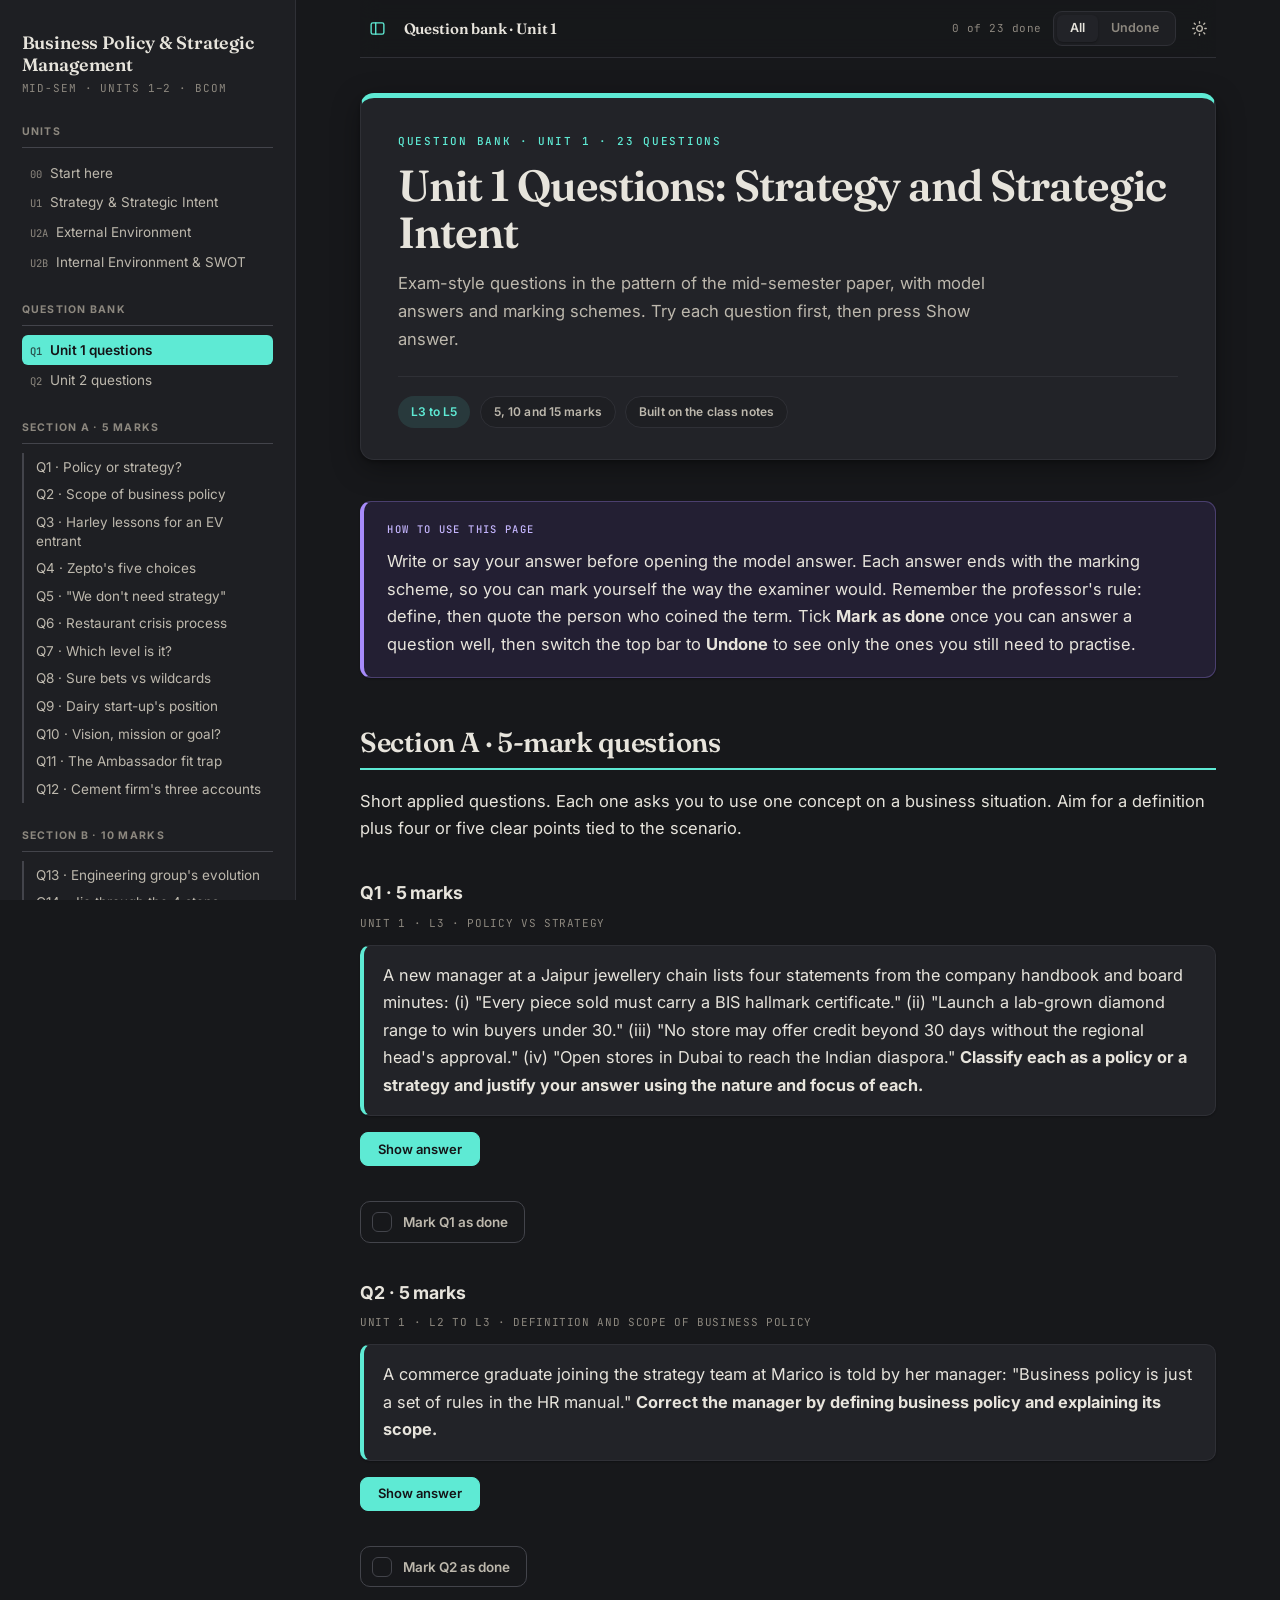
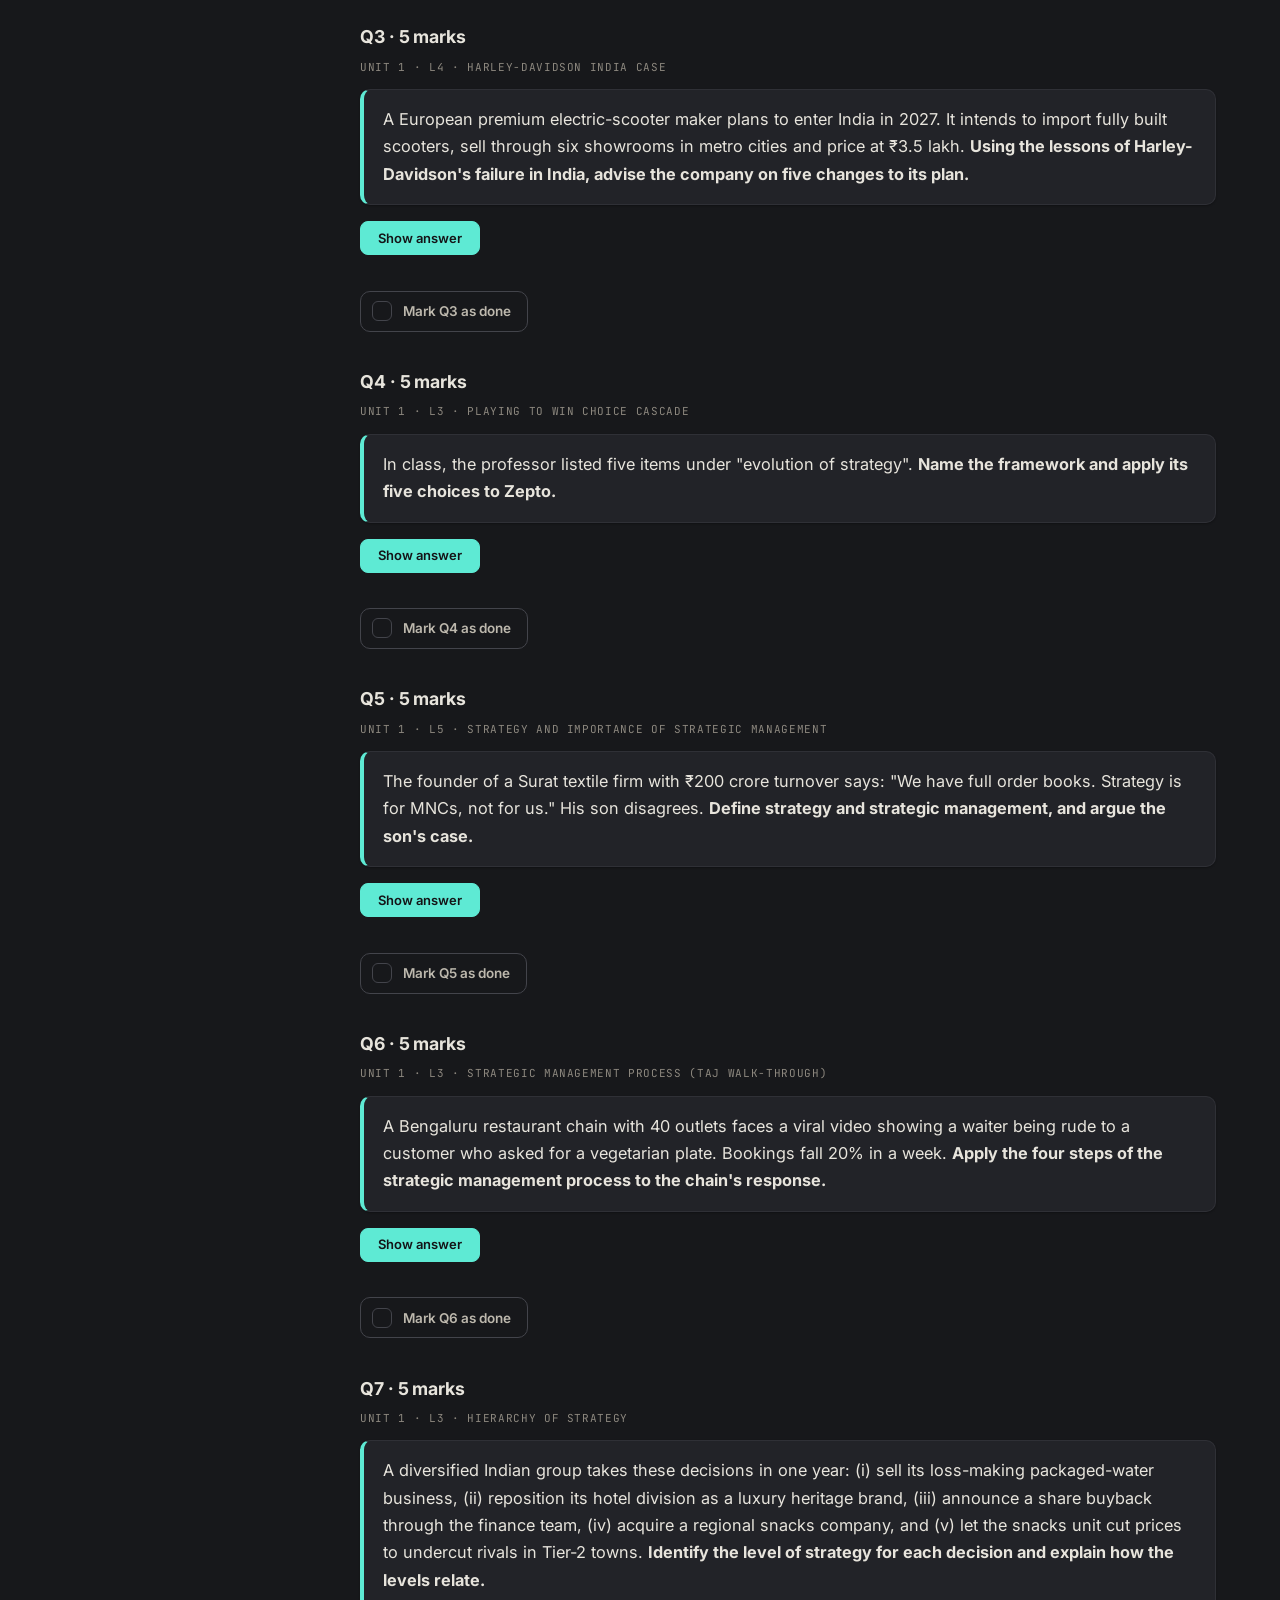
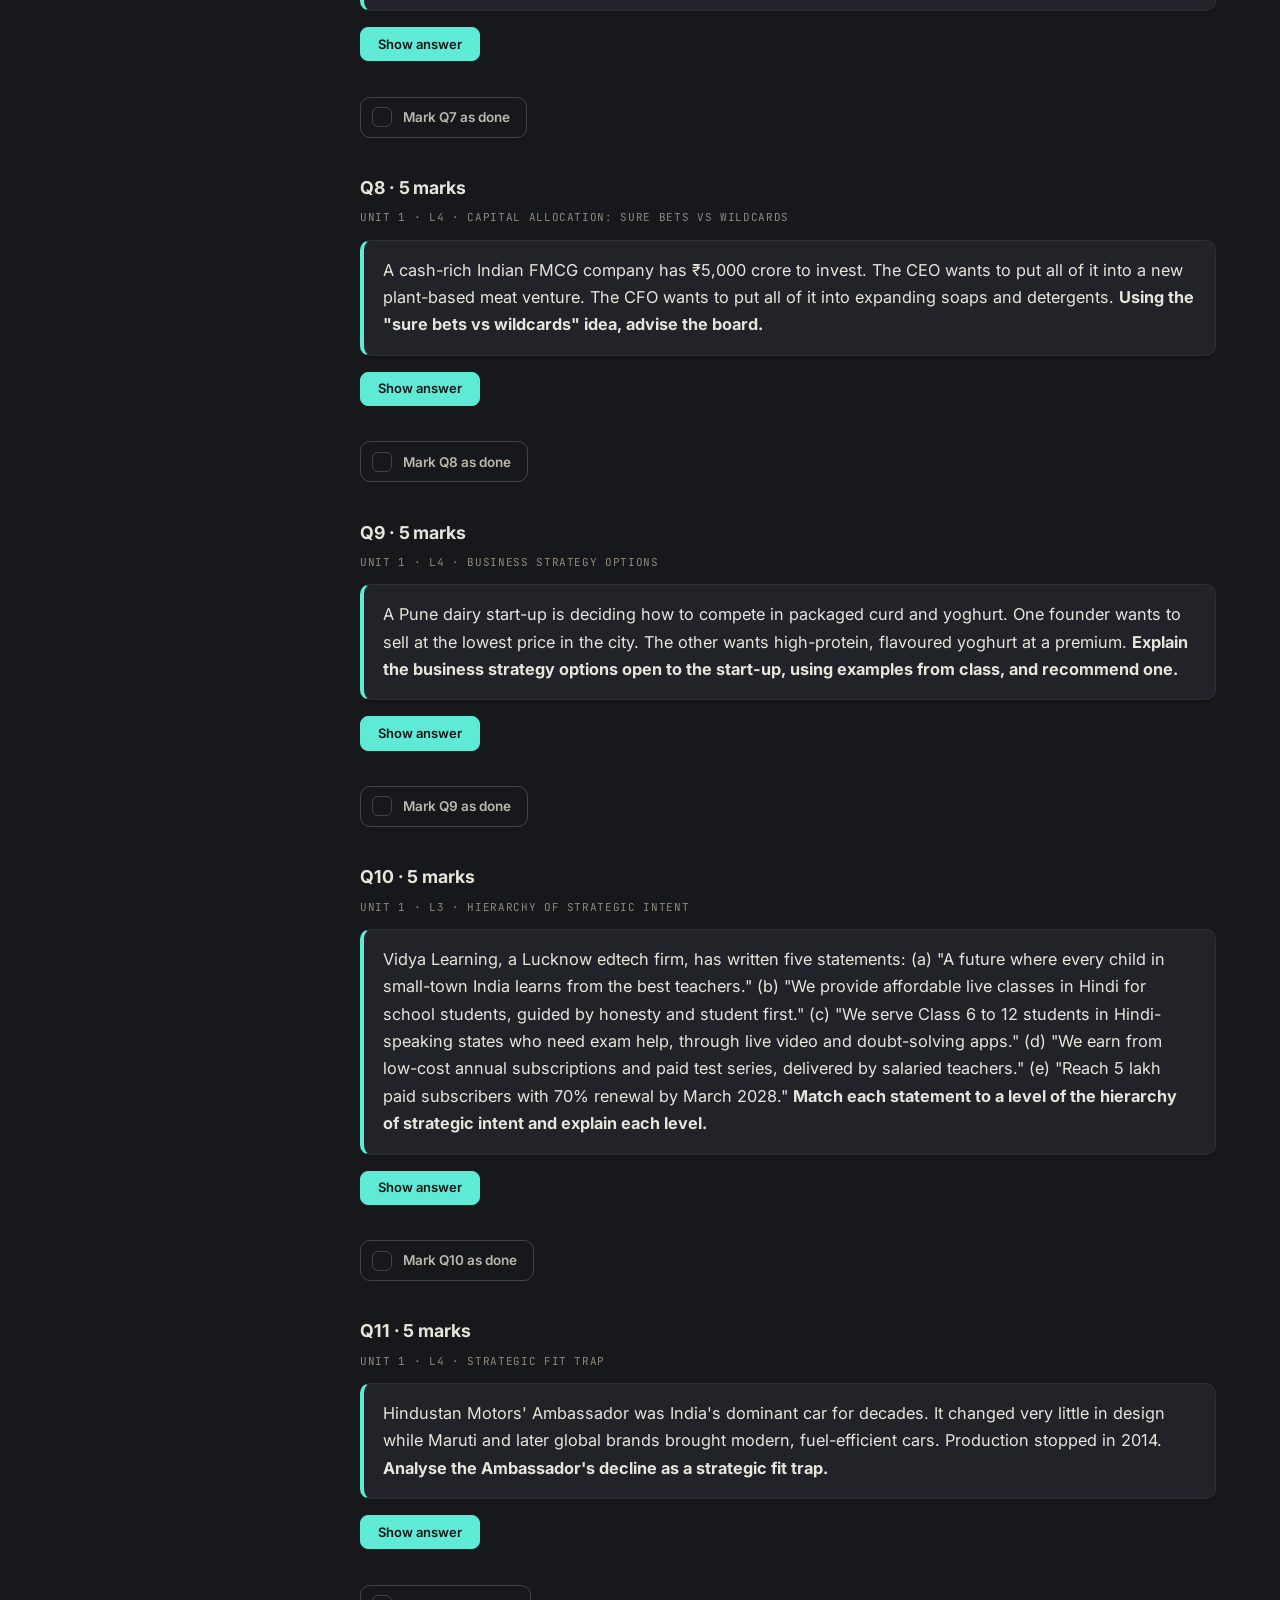
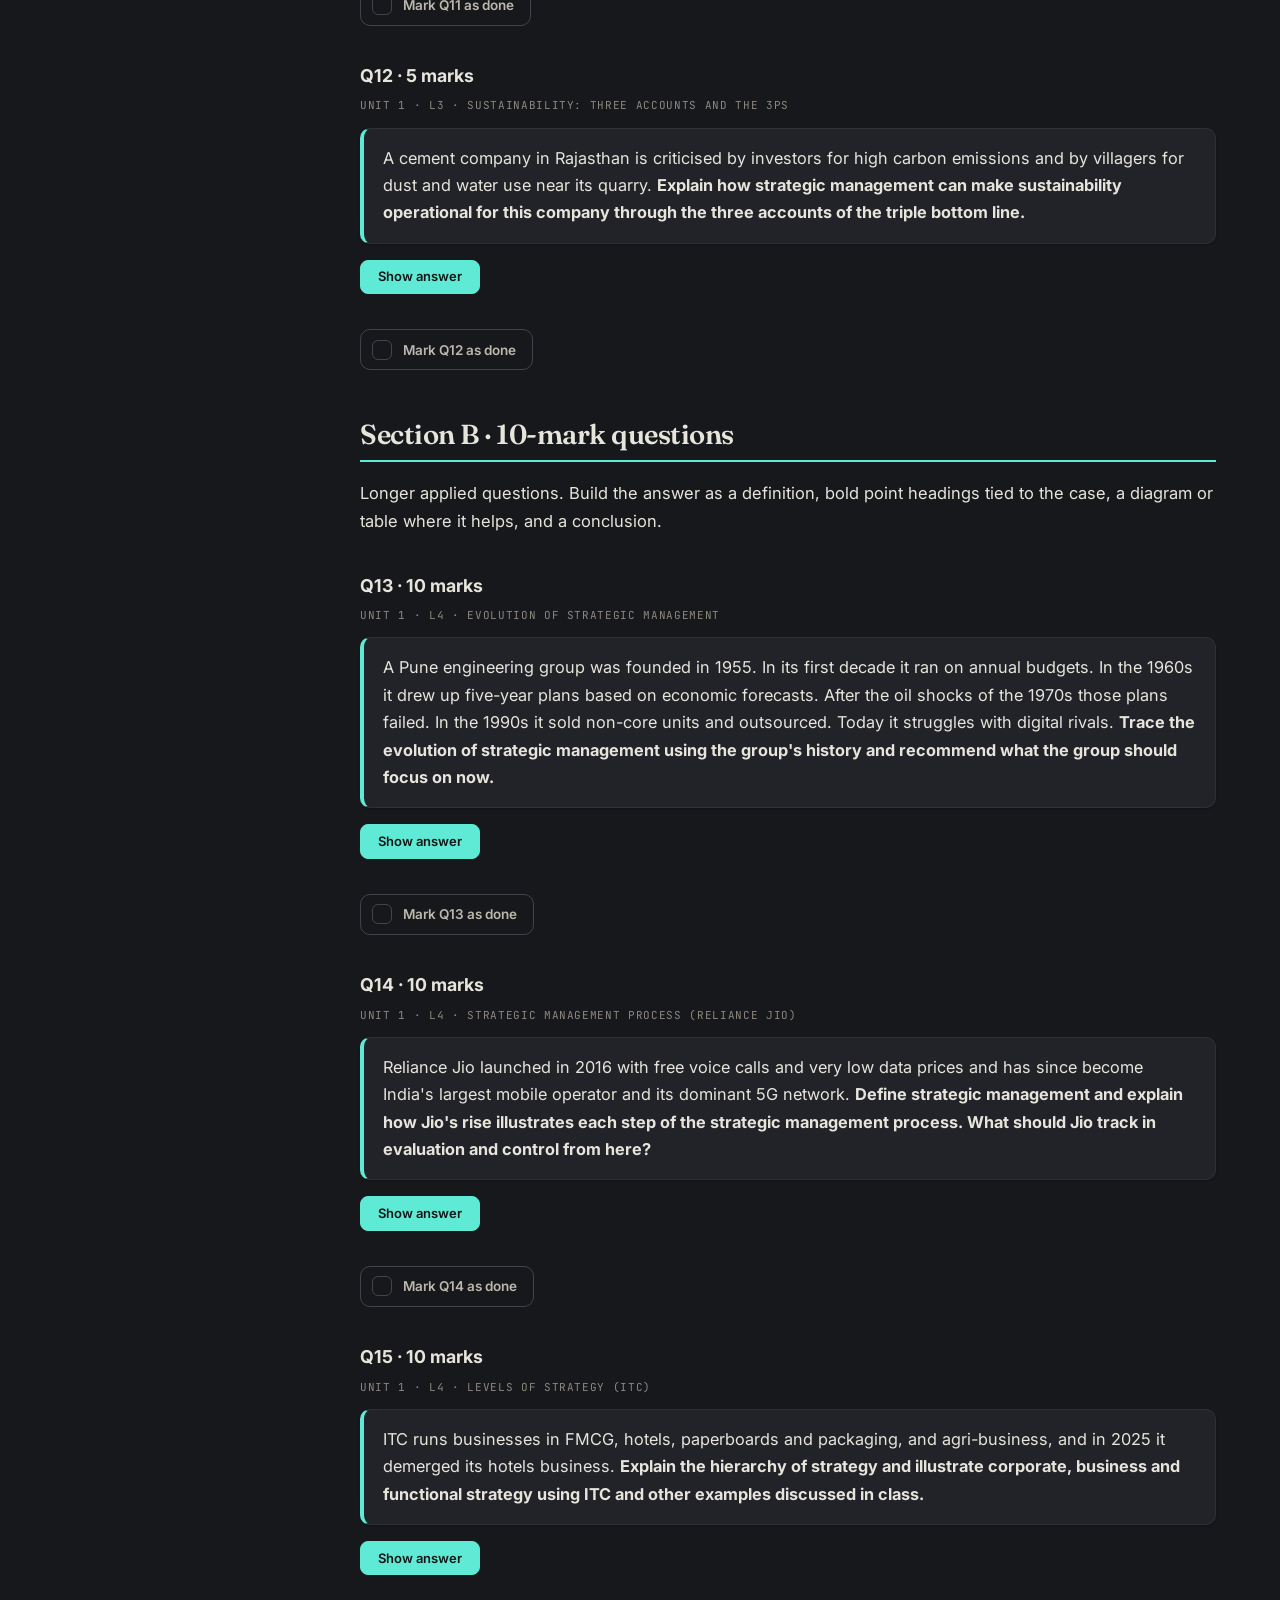
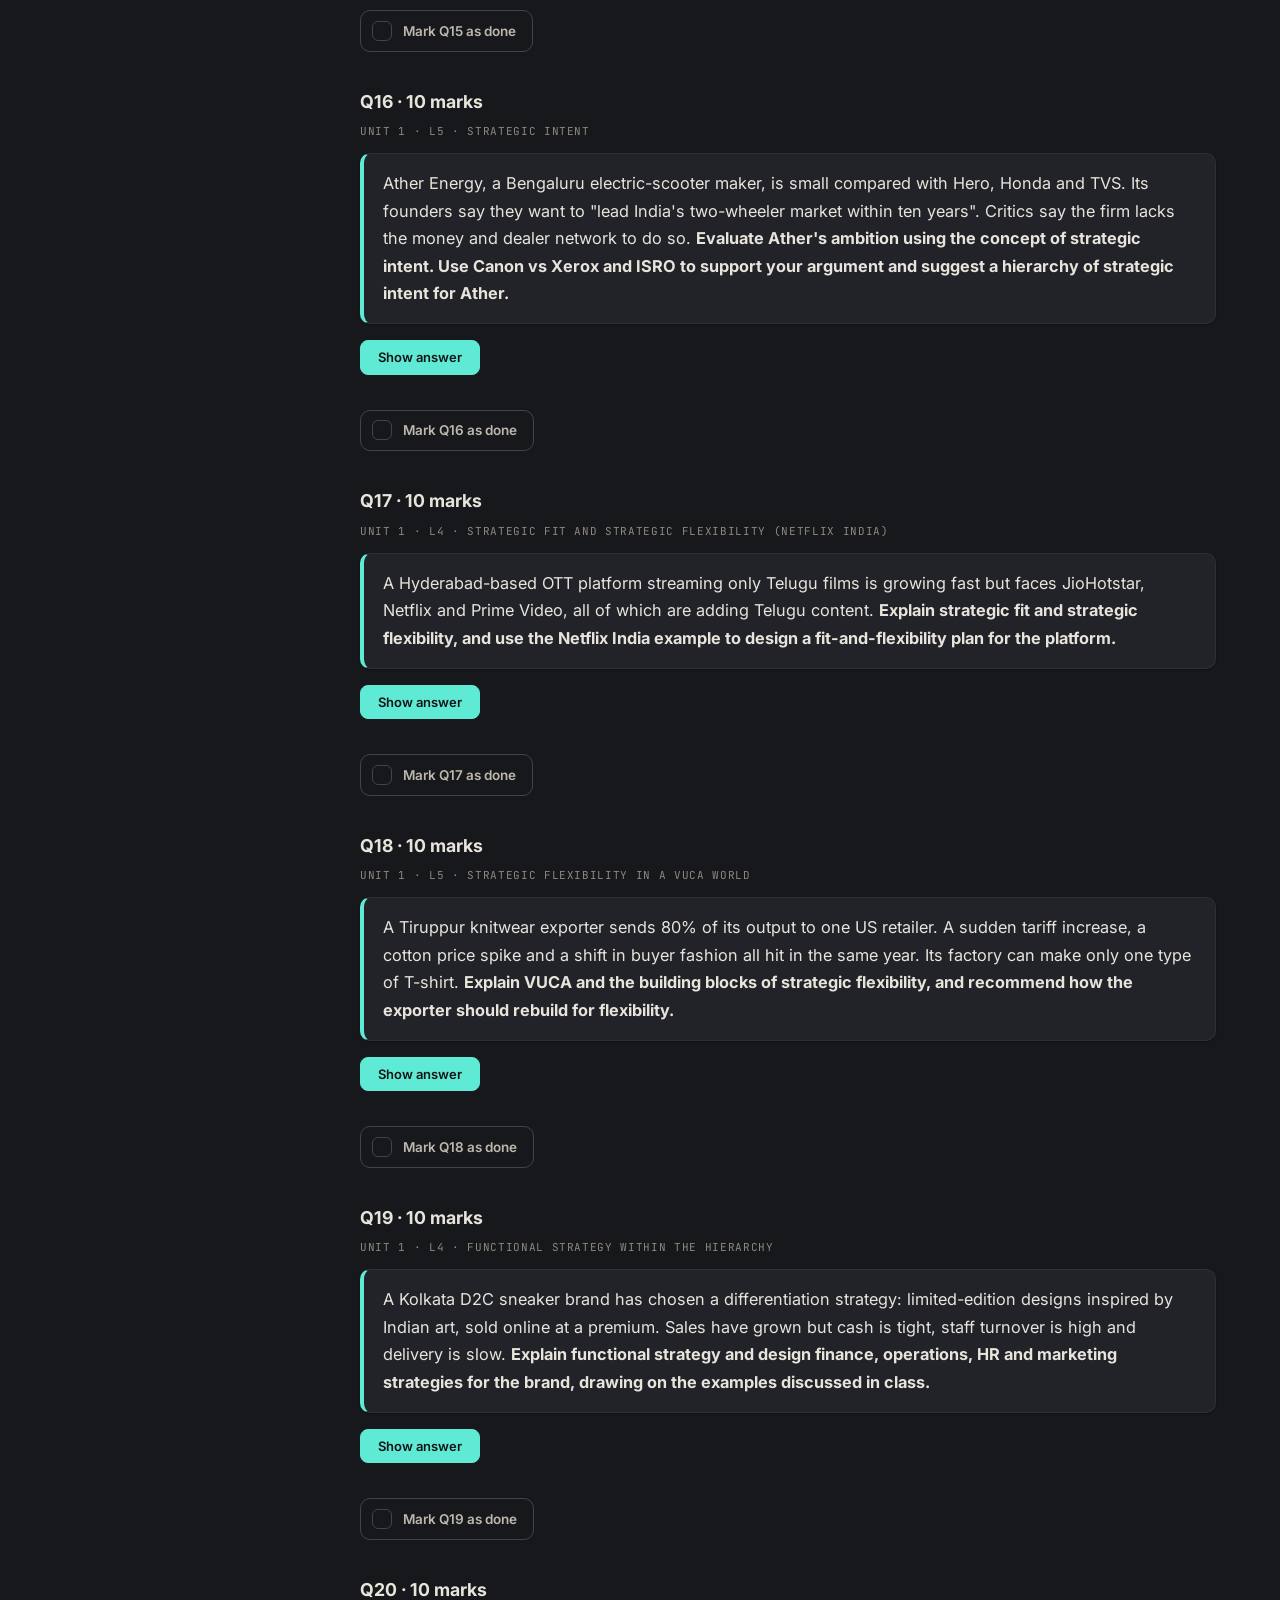
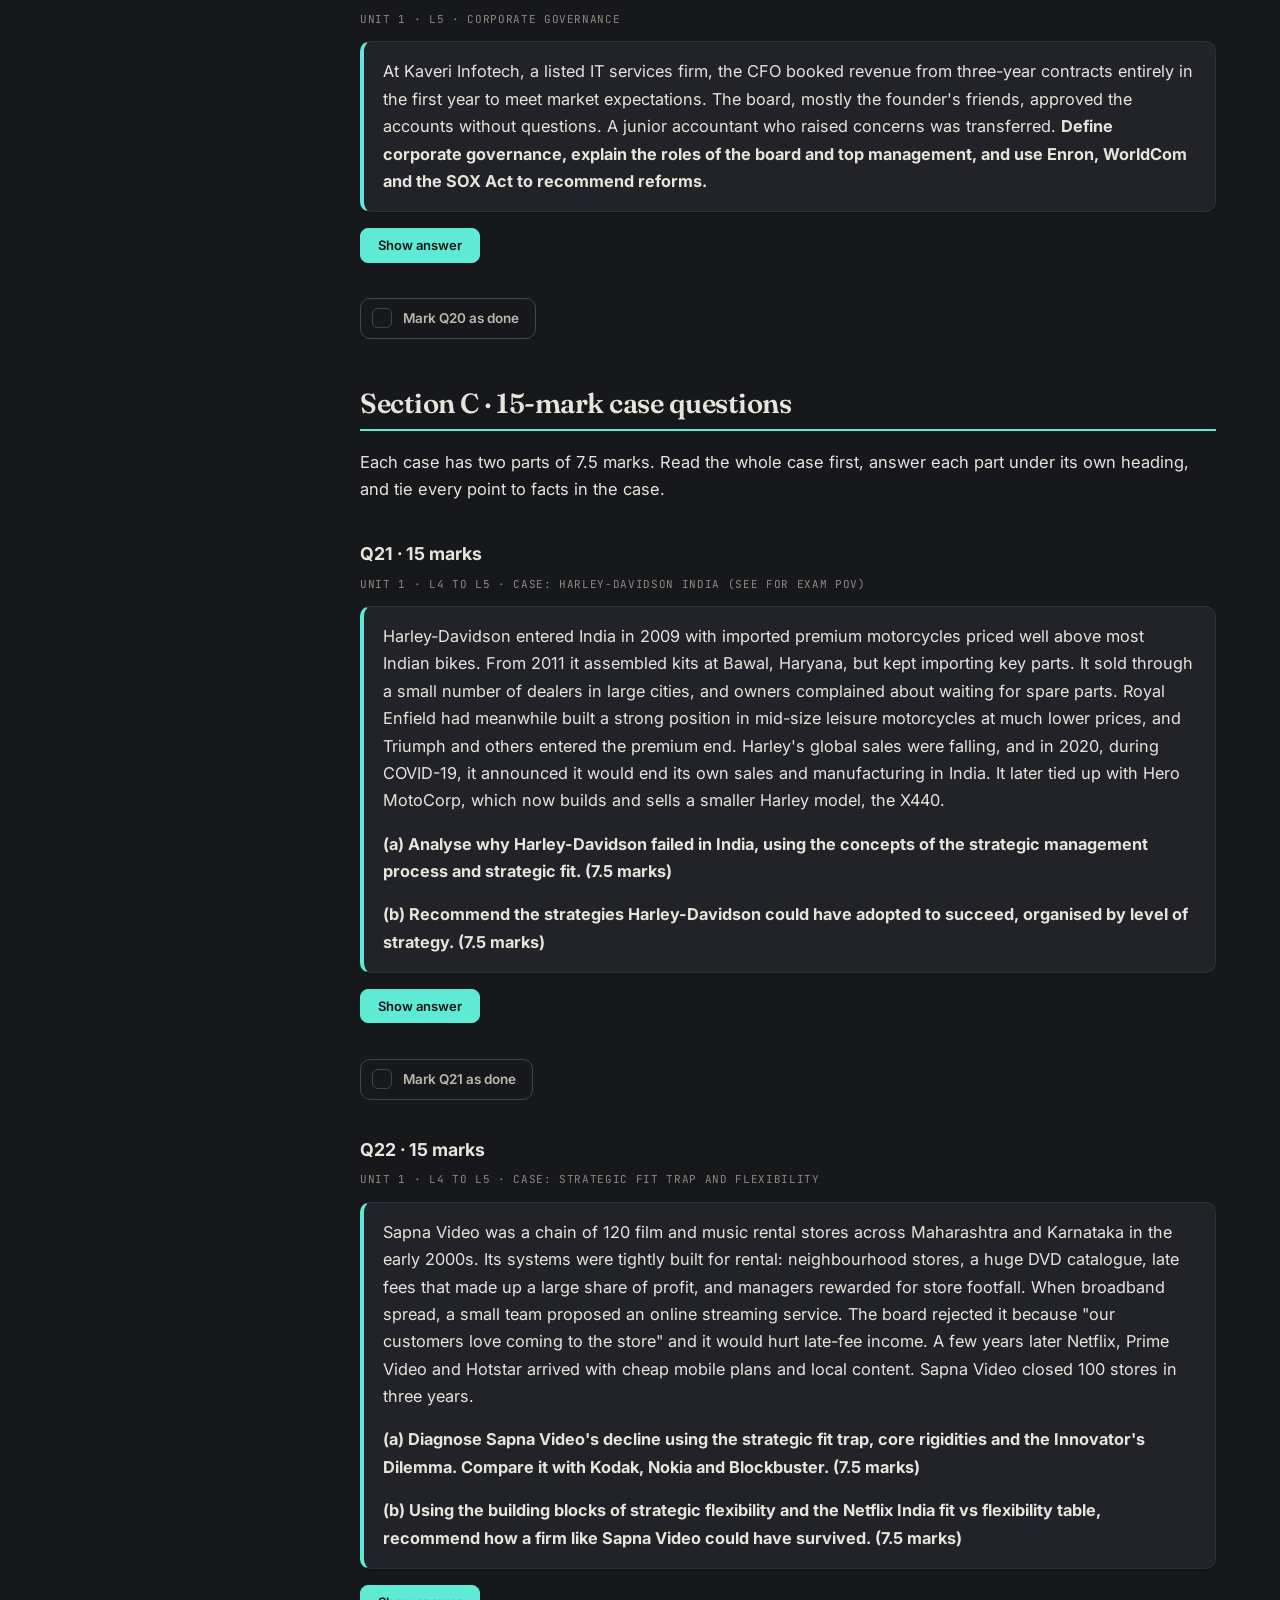
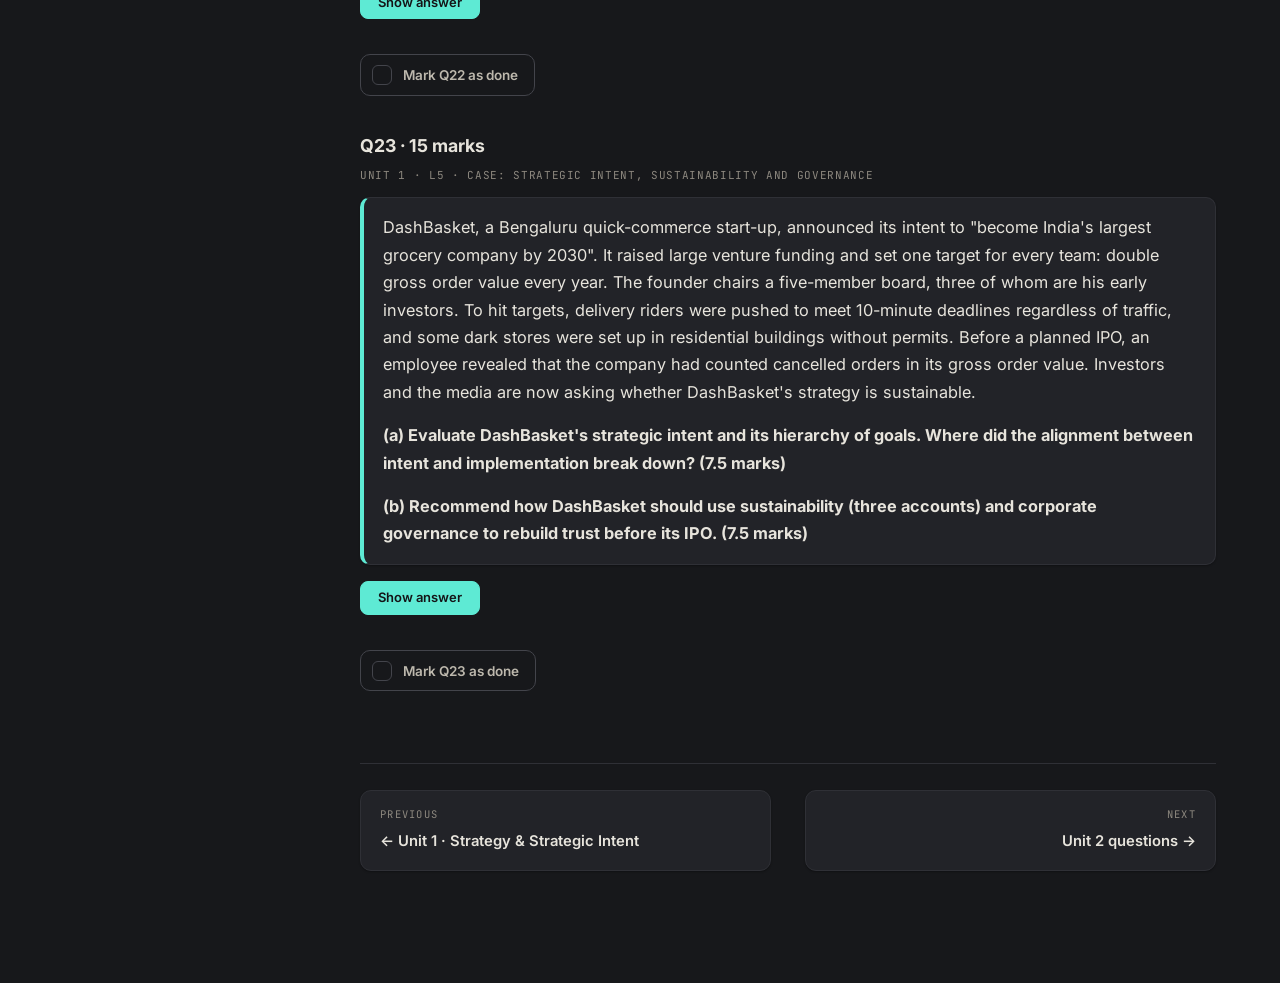
==== qbank-unit1.html @ de07e297 "BPSM mid-sem study guide: Units 1 and 2 with question banks" ====
<!DOCTYPE html>
<html lang="en">
<head>
<meta charset="utf-8">
<meta name="viewport" content="width=device-width, initial-scale=1">
<title>Question bank · Unit 1 · BPSM</title>
<link rel="stylesheet" href="assets/style.css?v=1">
<script src="assets/study.js?v=1"></script>
</head>
<body data-unit="1" data-title="Question bank · Unit 1">
<div class="shell">

<aside class="sidebar">
  <a class="side-brand" href="index.html">Business Policy &amp; Strategic Management</a>
  <div class="side-code">Mid-sem · Units 1–2 · BCom</div>
  <div class="side-group">
    <h4>Units</h4>
    <a class="side-unit" href="index.html"><span class="su-n">00</span><span>Start here</span></a>
    <a class="side-unit" href="unit1.html"><span class="su-n">U1</span><span>Strategy &amp; Strategic Intent</span></a>
    <a class="side-unit" href="unit2a.html"><span class="su-n">U2A</span><span>External Environment</span></a>
    <a class="side-unit" href="unit2b.html"><span class="su-n">U2B</span><span>Internal Environment &amp; SWOT</span></a>
  </div>
  <div class="side-group">
    <h4>Question bank</h4>
    <a class="side-unit current" href="qbank-unit1.html"><span class="su-n">Q1</span><span>Unit 1 questions</span></a>
    <a class="side-unit" href="qbank-unit2.html"><span class="su-n">Q2</span><span>Unit 2 questions</span></a>
  </div>

  <div class="side-group">
    <h4>Section A · 5 marks</h4>
    <ul class="side-toc">
      <li><a href="#q1">Q1 · Policy or strategy?</a></li>
      <li><a href="#q2">Q2 · Scope of business policy</a></li>
      <li><a href="#q3">Q3 · Harley lessons for an EV entrant</a></li>
      <li><a href="#q4">Q4 · Zepto's five choices</a></li>
      <li><a href="#q5">Q5 · "We don't need strategy"</a></li>
      <li><a href="#q6">Q6 · Restaurant crisis process</a></li>
      <li><a href="#q7">Q7 · Which level is it?</a></li>
      <li><a href="#q8">Q8 · Sure bets vs wildcards</a></li>
      <li><a href="#q9">Q9 · Dairy start-up's position</a></li>
      <li><a href="#q10">Q10 · Vision, mission or goal?</a></li>
      <li><a href="#q11">Q11 · The Ambassador fit trap</a></li>
      <li><a href="#q12">Q12 · Cement firm's three accounts</a></li>
    </ul>
  </div>

  <div class="side-group">
    <h4>Section B · 10 marks</h4>
    <ul class="side-toc">
      <li><a href="#q13">Q13 · Engineering group's evolution</a></li>
      <li><a href="#q14">Q14 · Jio through the 4 steps</a></li>
      <li><a href="#q15">Q15 · ITC's three levels</a></li>
      <li><a href="#q16">Q16 · Ather's strategic intent</a></li>
      <li><a href="#q17">Q17 · Regional OTT fit and flexibility</a></li>
      <li><a href="#q18">Q18 · Tiruppur exporter in VUCA</a></li>
      <li><a href="#q19">Q19 · Functional strategy for a D2C brand</a></li>
      <li><a href="#q20">Q20 · Governance failure at Kaveri Infotech</a></li>
    </ul>
  </div>

  <div class="side-group">
    <h4>Section C · 15 marks</h4>
    <ul class="side-toc">
      <li><a href="#q21">Q21 · Harley-Davidson India</a></li>
      <li><a href="#q22">Q22 · Sapna Video's decline</a></li>
      <li><a href="#q23">Q23 · DashBasket's growth at any cost</a></li>
    </ul>
  </div>
</aside>

<main>
<div class="wrap">

  <header class="masthead">
    <div class="mh-eyebrow">Question bank · Unit 1 · 23 questions</div>
    <h1>Unit 1 Questions: Strategy and Strategic Intent</h1>
    <p class="mh-sub">Exam-style questions in the pattern of the mid-semester paper, with model answers and marking schemes. Try each question first, then press Show answer.</p>
    <div class="mh-meta">
      <span class="chip">L3 to L5</span>
      <span class="chip plain">5, 10 and 15 marks</span>
      <span class="chip plain">Built on the class notes</span>
    </div>
  </header>

  <div class="box key">
    <span class="box-label">How to use this page</span>
    <p>Write or say your answer before opening the model answer. Each answer ends with the marking scheme, so you can mark yourself the way the examiner would. Remember the professor's rule: define, then quote the person who coined the term. Tick <strong>Mark as done</strong> once you can answer a question well, then switch the top bar to <strong>Undone</strong> to see only the ones you still need to practise.</p>
  </div>

  <h2 class="sec qb-divider">Section A · 5-mark questions</h2>
  <p>Short applied questions. Each one asks you to use one concept on a business situation. Aim for a definition plus four or five clear points tied to the scenario.</p>

  <!-- Q1 -->
  <h3 id="q1">Q1 · 5 marks</h3>
  <p class="q-meta">Unit 1 · L3 · Policy vs strategy</p>
  <div class="q-text"><p>A new manager at a Jaipur jewellery chain lists four statements from the company handbook and board minutes: (i) "Every piece sold must carry a BIS hallmark certificate." (ii) "Launch a lab-grown diamond range to win buyers under 30." (iii) "No store may offer credit beyond 30 days without the regional head's approval." (iv) "Open stores in Dubai to reach the Indian diaspora." <strong>Classify each as a policy or a strategy and justify your answer using the nature and focus of each.</strong></p></div>
  <div class="answer">
    <p>Wheelen and Hunger define a <strong>policy</strong> as "a broad guideline for decision making that links the formulation of a strategy with its implementation". A <strong>strategy</strong> is the major plan of action chosen to reach the firm's goals (Schendel and Hatten). The notes separate them on nature and focus.</p>
    <ul>
      <li><strong>The basis:</strong> a policy is fixed, uniform and standing, and is decision-oriented: it sets boundaries for routine internal work. A strategy is dynamic and adaptable, and is action-oriented: it sets out steps to reach a target or respond to competition.</li>
      <li><strong>(i) Hallmark certificate: policy.</strong> It applies to every sale, every day, and keeps internal practice uniform. It tells staff what must always be done.</li>
      <li><strong>(ii) Lab-grown diamond range: strategy.</strong> It responds to an external change (younger buyers, cheaper lab-grown stones) and is a one-time plan of action aimed at a new target segment.</li>
      <li><strong>(iii) Credit limit rule: policy.</strong> It sets a boundary on what store managers can and cannot do in a routine activity. It stays until the board changes it.</li>
      <li><strong>(iv) Dubai stores: strategy.</strong> It is an action-oriented growth move that commits resources to a new market. It will be adapted as the firm learns about that market.</li>
      <li><strong>Link:</strong> the two work together. Once the Dubai strategy is chosen, new policies (such as pricing rules for Gulf stores) will be needed to implement it.</li>
    </ul>
    <div class="box exam"><span class="box-label">Marking scheme</span><p>Definitions of policy and strategy with author: 1 mark. Correct classification with a reason based on nature or focus: 1 mark each for the four statements (4 marks). (The link point is a bonus that secures full marks if one reason is weak.)</p></div>
  </div>

  <!-- Q2 -->
  <h3 id="q2">Q2 · 5 marks</h3>
  <p class="q-meta">Unit 1 · L2 to L3 · Definition and scope of business policy</p>
  <div class="q-text"><p>A commerce graduate joining the strategy team at Marico is told by her manager: "Business policy is just a set of rules in the HR manual." <strong>Correct the manager by defining business policy and explaining its scope.</strong></p></div>
  <div class="answer">
    <p>The manager is confusing a single policy with the subject of business policy. Wheelen and Hunger define business policy as "a previous name for strategic management. It has a general management orientation and tends to look inward with primary concern for integrating the corporation's many functional activities." It is the study of the whole firm from the top manager's chair, not one department's rulebook.</p>
    <ul>
      <li><strong>Environmental scanning:</strong> Marico must study external opportunities and threats (such as rising demand for natural personal care) and its internal strengths and weaknesses.</li>
      <li><strong>Strategy formulation:</strong> setting mission and objectives, choosing strategies and framing policies. HR rules are only one small output of this stage.</li>
      <li><strong>Strategy implementation:</strong> turning choices into programmes, budgets and procedures across marketing, finance, production and HR.</li>
      <li><strong>Evaluation and control:</strong> checking results against targets and correcting course.</li>
      <li><strong>Levels and governance:</strong> it covers corporate, business and functional strategy, and the role of the board, top management and stakeholders, including social responsibility.</li>
    </ul>
    <p>So business policy is integrative and general-management in nature. The HR manual is one functional piece inside it.</p>
    <div class="box exam"><span class="box-label">Marking scheme</span><p>Definition with Wheelen and Hunger: 1 mark. Four scope areas explained and linked to Marico: 1 mark each for any four (4 marks).</p></div>
  </div>

  <!-- Q3 -->
  <h3 id="q3">Q3 · 5 marks</h3>
  <p class="q-meta">Unit 1 · L4 · Harley-Davidson India case</p>
  <div class="q-text"><p>A European premium electric-scooter maker plans to enter India in 2027. It intends to import fully built scooters, sell through six showrooms in metro cities and price at ₹3.5 lakh. <strong>Using the lessons of Harley-Davidson's failure in India, advise the company on five changes to its plan.</strong></p></div>
  <div class="answer">
    <p>Harley-Davidson entered India in 2009, assembled kits rather than building locally, and announced in 2020 that it would stop its own operations, handing sales and service to Hero MotoCorp. The scooter maker's plan repeats several of Harley's mistakes.</p>
    <ul>
      <li><strong>Build locally, not import:</strong> Harley had no full-scale manufacturing, so duties kept prices high. Local manufacturing or assembly of key parts would cut the ₹3.5 lakh price.</li>
      <li><strong>Find a local partner:</strong> the notes list "no local partner" twice. An Indian partner brings supply chains, dealers and market knowledge, as Hero later did for Harley.</li>
      <li><strong>Price for India with diverse price points:</strong> Harley sold only premium models. The firm should offer a lower-priced model alongside the flagship, so it has a clear demand outlook beyond a tiny segment.</li>
      <li><strong>Widen reach and service backup:</strong> six metro showrooms repeat Harley's smaller scale of reach and poor service backup. It needs service centres and localised spare parts, especially for batteries.</li>
      <li><strong>Product and marketing for the Indian consumer:</strong> design for Indian roads, heat and charging conditions, and market urban agility and modern features. Established players such as Ather and TVS will be the fierce competition, just as Royal Enfield was for Harley.</li>
    </ul>
    <div class="box exam"><span class="box-label">Marking scheme</span><p>Five changes, each linked to a named Harley failure reason: 1 mark each (5 marks). Advice without the Harley link earns half marks per point.</p></div>
  </div>

  <!-- Q4 -->
  <h3 id="q4">Q4 · 5 marks</h3>
  <p class="q-meta">Unit 1 · L3 · Playing to Win choice cascade</p>
  <div class="q-text"><p>In class, the professor listed five items under "evolution of strategy". <strong>Name the framework and apply its five choices to Zepto.</strong></p></div>
  <div class="answer">
    <p>The five items are the <strong>Playing to Win</strong> strategic choice cascade of A. G. Lafley and Roger Martin (2013). It shows that modern strategy is a linked set of choices, each one depending on the one above.</p>
    <ul>
      <li><strong>Winning aspiration:</strong> Zepto wants to be the default app for urban households' daily needs, the first thing they open when they run out of something.</li>
      <li><strong>Where to play:</strong> dense urban neighbourhoods in large cities, young working households, groceries and daily essentials.</li>
      <li><strong>How to win:</strong> speed. Delivery in about 10 minutes beats a trip to the kirana store and beats slower e-commerce.</li>
      <li><strong>Must-have capabilities:</strong> a network of dark stores close to customers, accurate demand forecasting for each store, and fast picking and rider allocation.</li>
      <li><strong>Enabling management systems:</strong> real-time dashboards on delivery time and stock-outs, store-level targets, and technology that links orders, inventory and riders.</li>
    </ul>
    <p>The choices fit together. If Zepto chose to play in small towns, the 10-minute "how to win" would not work, because dark stores need dense demand.</p>
    <div class="box exam"><span class="box-label">Marking scheme</span><p>Framework named with authors: 1 mark. Each of the five choices applied correctly to Zepto: 0.8 marks each (4 marks).</p></div>
  </div>

  <!-- Q5 -->
  <h3 id="q5">Q5 · 5 marks</h3>
  <p class="q-meta">Unit 1 · L5 · Strategy and importance of strategic management</p>
  <div class="q-text"><p>The founder of a Surat textile firm with ₹200 crore turnover says: "We have full order books. Strategy is for MNCs, not for us." His son disagrees. <strong>Define strategy and strategic management, and argue the son's case.</strong></p></div>
  <div class="answer">
    <p>Schendel and Hatten define strategy as "the basic goals and objectives of the organisation, the major plan of action chosen to reach its goals as well as objectives". <strong>Strategic management</strong> is the process of formulating and implementing strategies to achieve the goals and objectives of an organisation. In simple terms it answers: where are we now, and where do we want to go?</p>
    <ul>
      <li><strong>It charts the future course:</strong> full order books describe today. Strategy decides where the firm will be in five years, for example whether to move into technical textiles or exports.</li>
      <li><strong>It keeps the firm competitive in a shifting environment:</strong> buyers can switch to Bangladesh or Vietnam suppliers, and fashion changes fast. Strategic management forces the firm to scan for such shifts before orders dry up.</li>
      <li><strong>It gives a clearer vision and sharper focus:</strong> Wheelen's survey found these to be the top benefits. Family members and managers would know which products and markets matter most.</li>
      <li><strong>Small firms need it too:</strong> Wheelen notes that even small firms with more formal planning show better financial performance. It can start with three simple questions: where are we, where will we be if nothing changes, and is that acceptable?</li>
    </ul>
    <p>So the son is right. Strategy matters most when things look good, because that is when the firm has resources to prepare for change.</p>
    <div class="box exam"><span class="box-label">Marking scheme</span><p>Definition of strategy with author: 1 mark. Definition of strategic management: 1 mark. Three arguments applied to the Surat firm: 1 mark each (3 marks).</p></div>
  </div>

  <!-- Q6 -->
  <h3 id="q6">Q6 · 5 marks</h3>
  <p class="q-meta">Unit 1 · L3 · Strategic management process (Taj walk-through)</p>
  <div class="q-text"><p>A Bengaluru restaurant chain with 40 outlets faces a viral video showing a waiter being rude to a customer who asked for a vegetarian plate. Bookings fall 20% in a week. <strong>Apply the four steps of the strategic management process to the chain's response.</strong></p></div>
  <div class="answer">
    <p>The strategic management process has four steps: environmental scanning, strategy formulation, strategy implementation, and evaluation and control. The class applied the same steps to a Taj hotel's social-media controversy, and the restaurant's crisis is similar.</p>
    <ul>
      <li><strong>Environmental scanning:</strong> externally, the chain must read cultural dynamics (food preferences are sensitive) and social-media amplification (one clip reaches lakhs of people). Internally, it must check its front-line protocols: what staff were trained to do and why the waiter behaved this way.</li>
      <li><strong>Strategy formulation:</strong> choose a brand positioning (for example, "a place where every diner is welcome") and a conflict and crisis management plan, including a quick public apology and what it will change.</li>
      <li><strong>Strategy implementation:</strong> write new SOPs for handling customer requests, and run employee training and empowerment so staff can solve problems on the spot.</li>
      <li><strong>Evaluation and control:</strong> track sentiment on social media, Net Promoter Score and direct guest feedback. Run a corrective action loop: update service manuals, refine staff communication rules and audit floor practices across all 40 outlets so the incident does not repeat.</li>
    </ul>
    <p>The feedback from step four goes back into scanning, so the process keeps running after the crisis passes.</p>
    <div class="box exam"><span class="box-label">Marking scheme</span><p>Naming the four steps in order: 1 mark. Each step applied with a specific action for the chain: 1 mark each (4 marks).</p></div>
  </div>

  <!-- Q7 -->
  <h3 id="q7">Q7 · 5 marks</h3>
  <p class="q-meta">Unit 1 · L3 · Hierarchy of strategy</p>
  <div class="q-text"><p>A diversified Indian group takes these decisions in one year: (i) sell its loss-making packaged-water business, (ii) reposition its hotel division as a luxury heritage brand, (iii) announce a share buyback through the finance team, (iv) acquire a regional snacks company, and (v) let the snacks unit cut prices to undercut rivals in Tier-2 towns. <strong>Identify the level of strategy for each decision and explain how the levels relate.</strong></p></div>
  <div class="answer">
    <p>Wheelen describes a <strong>hierarchy of strategy</strong>: corporate strategy sets the overall direction of the company and the management of its businesses, business strategy covers competitive and cooperative strategies, and functional strategy maximises resource productivity.</p>
    <ul>
      <li><strong>(i) Selling packaged water: corporate.</strong> It is portfolio management, answering "which industries should we compete in?"</li>
      <li><strong>(ii) Hotel repositioning: business.</strong> It is a differentiation choice about how one unit competes in its market.</li>
      <li><strong>(iii) Share buyback: functional (finance).</strong> Like Infosys's buybacks and bonus issues in the notes, it uses the finance function's resources to support shareholder value.</li>
      <li><strong>(iv) Acquiring a snacks company: corporate.</strong> It is growth through mergers and acquisitions and needs capital allocation at group level, like Walmart taking over Flipkart.</li>
      <li><strong>(v) Price cuts in Tier-2 towns: business.</strong> It is a competitive move by one unit, close to cost leadership.</li>
      <li><strong>How they relate:</strong> the levels are nested. Functional strategies support business strategies, which support the corporate strategy. The buyback is possible only because corporate-level portfolio pruning freed cash.</li>
    </ul>
    <div class="box exam"><span class="box-label">Marking scheme</span><p>Correct level with reason: 0.8 marks each for the five decisions (4 marks). Nesting relationship explained: 1 mark.</p></div>
  </div>

  <!-- Q8 -->
  <h3 id="q8">Q8 · 5 marks</h3>
  <p class="q-meta">Unit 1 · L4 · Capital allocation: sure bets vs wildcards</p>
  <div class="q-text"><p>A cash-rich Indian FMCG company has ₹5,000 crore to invest. The CEO wants to put all of it into a new plant-based meat venture. The CFO wants to put all of it into expanding soaps and detergents. <strong>Using the "sure bets vs wildcards" idea, advise the board.</strong></p></div>
  <div class="answer">
    <p>Capital allocation is a <strong>corporate strategy</strong> decision: how the group divides money across its businesses. The class drew it as two boxes, <strong>85% sure bets</strong> and <strong>15% wildcards</strong>, joined by a line marked "middleness".</p>
    <ul>
      <li><strong>Sure bets (about 85%, around ₹4,250 crore):</strong> proven businesses with a low chance of loss. Expanding soaps and detergents fits, because the firm knows the market, the brands and the distribution.</li>
      <li><strong>Wildcards (about 15%, around ₹750 crore):</strong> new ventures with a high potential upside but high risk. Plant-based meat fits here. If it works it could become a new growth engine, and if it fails the loss is limited.</li>
      <li><strong>Why not all into the CEO's idea:</strong> putting the whole amount into one unproven venture risks the firm's financial base.</li>
      <li><strong>Why not all into the CFO's idea:</strong> putting everything into today's businesses gives no option on the future. That is how firms fall into the fit trap.</li>
      <li><strong>The balance ("middleness"):</strong> the split protects today's profits while still buying a stake in tomorrow. The board can raise the wildcard share later if the venture proves itself.</li>
    </ul>
    <div class="box exam"><span class="box-label">Marking scheme</span><p>Identifying it as corporate-level capital allocation: 1 mark. Sure bets explained and applied: 1 mark. Wildcards explained and applied: 1 mark. Critique of both extremes: 1 mark. Recommendation with balance: 1 mark.</p></div>
  </div>

  <!-- Q9 -->
  <h3 id="q9">Q9 · 5 marks</h3>
  <p class="q-meta">Unit 1 · L4 · Business strategy options</p>
  <div class="q-text"><p>A Pune dairy start-up is deciding how to compete in packaged curd and yoghurt. One founder wants to sell at the lowest price in the city. The other wants high-protein, flavoured yoghurt at a premium. <strong>Explain the business strategy options open to the start-up, using examples from class, and recommend one.</strong></p></div>
  <div class="answer">
    <p>Business strategy decides how one business competes in its market. Wheelen calls it the level of competitive and cooperative strategies. The notes give four routes.</p>
    <ul>
      <li><strong>Cost leadership (D-Mart):</strong> D-Mart owns its stores instead of leasing them and pays suppliers quickly, so suppliers give it discounts. For the start-up this would need large scale and cheap milk sourcing, which a new firm does not have against Amul and Nandini.</li>
      <li><strong>Differentiation (Dyson, Epigamia):</strong> charge a premium for something customers value. Epigamia built a brand on Greek yoghurt and new flavours, which is exactly the second founder's idea.</li>
      <li><strong>Focus or niche:</strong> unique features for a targeted niche, such as gym-goers wanting high-protein snacks.</li>
      <li><strong>Customer value proposition (Zomato, Swiggy):</strong> win on convenience, for example by listing on quick-commerce apps for under-30-minute delivery.</li>
      <li><strong>Recommendation:</strong> a focused differentiation strategy. The start-up cannot beat the big co-operatives on cost, but it can win a premium niche of health-conscious urban buyers and reach them through quick-commerce apps.</li>
    </ul>
    <div class="box exam"><span class="box-label">Marking scheme</span><p>Definition of business strategy: 1 mark. Three options explained with a class example and applied: 1 mark each (3 marks). Reasoned recommendation: 1 mark.</p></div>
  </div>

  <!-- Q10 -->
  <h3 id="q10">Q10 · 5 marks</h3>
  <p class="q-meta">Unit 1 · L3 · Hierarchy of strategic intent</p>
  <div class="q-text"><p>Vidya Learning, a Lucknow edtech firm, has written five statements: (a) "A future where every child in small-town India learns from the best teachers." (b) "We provide affordable live classes in Hindi for school students, guided by honesty and student first." (c) "We serve Class 6 to 12 students in Hindi-speaking states who need exam help, through live video and doubt-solving apps." (d) "We earn from low-cost annual subscriptions and paid test series, delivered by salaried teachers." (e) "Reach 5 lakh paid subscribers with 70% renewal by March 2028." <strong>Match each statement to a level of the hierarchy of strategic intent and explain each level.</strong></p></div>
  <div class="answer">
    <p>Strategic intent, a term from Hamel and Prahalad (HBR, 1989), is "the goal of an organisation in terms of a desired future strategic position". It is built as a hierarchy that moves from broad and inspiring to narrow and measurable.</p>
    <ul>
      <li><strong>(a) Vision:</strong> an inspirational picture of the desired future state and core values. It describes what the firm wants to become.</li>
      <li><strong>(b) Mission:</strong> the fundamental operational scope, societal purpose and guiding principles. It says what the firm does now and the values it follows.</li>
      <li><strong>(c) Business definition:</strong> the business explained in terms of customer needs, target audiences and core technologies. It answers who is served, what need is met and how (Abell's three dimensions, in Hill).</li>
      <li><strong>(d) Business model:</strong> how the firm creates value, captures revenue and deploys resources.</li>
      <li><strong>(e) Goals and objectives:</strong> time-bound targets and KPIs that track progress. Because it is quantified and dated, Wheelen would call it an objective rather than an open-ended goal.</li>
    </ul>
    <div class="box exam"><span class="box-label">Marking scheme</span><p>Correct match with the level's meaning: 1 mark each for the five statements (5 marks). Deduct half a mark per level if only the match is given with no explanation.</p></div>
  </div>

  <!-- Q11 -->
  <h3 id="q11">Q11 · 5 marks</h3>
  <p class="q-meta">Unit 1 · L4 · Strategic fit trap</p>
  <div class="q-text"><p>Hindustan Motors' Ambassador was India's dominant car for decades. It changed very little in design while Maruti and later global brands brought modern, fuel-efficient cars. Production stopped in 2014. <strong>Analyse the Ambassador's decline as a strategic fit trap.</strong></p></div>
  <div class="answer">
    <p>Strategic fit is internal capabilities matching external opportunities. The <strong>fit trap</strong> happens when a firm fits one environment so tightly that its strengths turn into <strong>core rigidities</strong>: processes become fixed and the culture resists change.</p>
    <ul>
      <li><strong>Perfect fit with the old environment:</strong> in a closed, licence-controlled market with few rivals, a sturdy, simple car built on old tooling was the right product. The Ambassador fitted that world well.</li>
      <li><strong>The environment changed:</strong> Maruti's entry in the 1980s and liberalisation after 1991 brought choice, modern design and fuel efficiency. Environmental scanning alignment failed, because the firm did not act on what the market now wanted.</li>
      <li><strong>Strengths became rigidities:</strong> the old plant, old design and dependable government and taxi buyers kept it from investing in new models. This is the risk of over-optimisation.</li>
      <li><strong>The Innovator's Dilemma:</strong> Christensen shows that leaders listen to their current customers and ignore change until too late. Like Kodak with digital and Nokia with smartphones, Hindustan Motors kept serving old buyers while the mass market moved.</li>
      <li><strong>Lesson:</strong> fit must be balanced by strategic flexibility (learning, dynamic capabilities, real options), or a fit firm becomes a trapped firm.</li>
    </ul>
    <div class="box exam"><span class="box-label">Marking scheme</span><p>Definition of strategic fit and the fit trap: 1 mark. Four analysis points applied to the Ambassador, including one comparison with Kodak, Nokia or Blockbuster: 1 mark each (4 marks).</p></div>
  </div>

  <!-- Q12 -->
  <h3 id="q12">Q12 · 5 marks</h3>
  <p class="q-meta">Unit 1 · L3 · Sustainability: three accounts and the 3Ps</p>
  <div class="q-text"><p>A cement company in Rajasthan is criticised by investors for high carbon emissions and by villagers for dust and water use near its quarry. <strong>Explain how strategic management can make sustainability operational for this company through the three accounts of the triple bottom line.</strong></p></div>
  <div class="answer">
    <p>The notes say sustainability is a core strategic pillar alongside globalisation and innovation. John Elkington's <strong>triple bottom line</strong> (1994) asks firms to report on three Ps: people, planet and profit. Strategic management makes this real through three accounts.</p>
    <ul>
      <li><strong>Profit account:</strong> long-term financial viability and shareholder returns amid environmental shifts. Investors worry that carbon rules will raise costs, so the firm needs a plan that protects profit, such as more blended cement and waste-heat power, which also cut fuel bills.</li>
      <li><strong>People account (social responsibility):</strong> obligations to employees, customers and local communities, balancing Carroll's economic, legal, ethical and discretionary responsibilities. Dust control, health camps and fair water sharing with villages meet ethical duties, while CSR spending under Section 135 of the Companies Act meets the legal one.</li>
      <li><strong>Planet account (environmental responsibility):</strong> moving towards zero impact through renewables, waste reduction and recycling, with ISO 14001 certification. Using fly ash and slag in cement reduces emissions and uses others' waste.</li>
      <li><strong>Why it is strategic:</strong> integrating sustainability mitigates risk (fines, protests, investor exits) and encourages innovation in products and processes.</li>
    </ul>
    <div class="box exam"><span class="box-label">Marking scheme</span><p>Triple bottom line with Elkington: 1 mark. Each account explained and applied to the cement firm: 1 mark each (3 marks). Risk and innovation point: 1 mark.</p></div>
  </div>

  <h2 class="sec qb-divider">Section B · 10-mark questions</h2>
  <p>Longer applied questions. Build the answer as a definition, bold point headings tied to the case, a diagram or table where it helps, and a conclusion.</p>

  <!-- Q13 -->
  <h3 id="q13">Q13 · 10 marks</h3>
  <p class="q-meta">Unit 1 · L4 · Evolution of strategic management</p>
  <div class="q-text"><p>A Pune engineering group was founded in 1955. In its first decade it ran on annual budgets. In the 1960s it drew up five-year plans based on economic forecasts. After the oil shocks of the 1970s those plans failed. In the 1990s it sold non-core units and outsourced. Today it struggles with digital rivals. <strong>Trace the evolution of strategic management using the group's history and recommend what the group should focus on now.</strong></p></div>
  <div class="answer">
    <p>Strategic management grew in five phases, each replacing the one before when it stopped working (Grant, Figure 1.4). The group's history follows them closely.</p>
    <figure class="dia">
<pre>
  1950s Financial budgeting → 1960s Corporate planning → 1970s Emergence of
  strategic management → 1980s-90s Quest for competitive advantage →
  2000-2018 Adapting to turbulence
</pre>
    </figure>
    <ul>
      <li><strong>Financial budgeting (1950s):</strong> control came through operational budgets and DCF capital budgeting. DuPont used DuPont analysis (ROE split into margin, asset turnover and leverage) with DCF to judge investments in nylon and Dacron. The group's annual budgets in its first decade belong here.</li>
      <li><strong>Corporate planning (1960s to early 1970s):</strong> formal multi-year plans built on macroeconomic forecasts, assuming steady growth. Portfolio tools like the BCG matrix helped. The group's five-year plans match this.</li>
      <li><strong>Emergence of strategic management (late 1970s to 1980s):</strong> global shocks such as the oil crises of 1974 and 1979 made forecasts useless. Firms looked outward to industry analysis and competitive positioning. The failure of the group's plans after the oil shocks is exactly why this phase began.</li>
      <li><strong>Quest for competitive advantage (1980s to 1990s):</strong> emphasis on resources and capabilities, shareholder value, and refocusing, outsourcing, delayering and cost cutting. The group's sale of non-core units and outsourcing in the 1990s fits.</li>
      <li><strong>Adapting to turbulence (2000 to 2018 and after):</strong> exploiting digital technology, the quest for flexibility and strategic innovation, strategic alliances, and social and environmental responsibility. Rigid five-year plans give way to continuous innovation, and firms depend on ecosystems, such as the Samsung Galaxy, Apple and Amazon ecosystems.</li>
      <li><strong>Recommendation for today:</strong> the group is stuck in phase four thinking. It should (1) add digital services such as sensors and remote monitoring to its machines, (2) form alliances with software firms instead of building everything itself, (3) replace the fixed plan with rolling reviews, and (4) build sustainability targets into strategy.</li>
    </ul>
    <p><strong>Conclusion:</strong> each phase solved the last one's weakness. The group survived by moving through them, and it will survive digital rivals only by fully entering the turbulence phase.</p>
    <div class="box exam"><span class="box-label">Marking scheme</span><p>Flowchart or list of five phases in order: 1 mark. Each phase explained and matched to the group: 1.4 marks each (7 marks). Recommendation for today: 1.5 marks. Conclusion: 0.5 marks.</p></div>
  </div>

  <!-- Q14 -->
  <h3 id="q14">Q14 · 10 marks</h3>
  <p class="q-meta">Unit 1 · L4 · Strategic management process (Reliance Jio)</p>
  <div class="q-text"><p>Reliance Jio launched in 2016 with free voice calls and very low data prices and has since become India's largest mobile operator and its dominant 5G network. <strong>Define strategic management and explain how Jio's rise illustrates each step of the strategic management process. What should Jio track in evaluation and control from here?</strong></p></div>
  <div class="answer">
    <p>Strategic management is the process of formulating and implementing strategies to achieve the goals and objectives of an organisation. Wheelen calls it "a set of managerial decisions and actions that determines the long-run performance of a corporation". It has four steps joined by a feedback loop.</p>
    <ul>
      <li><strong>Environmental scanning:</strong> Reliance identified that data costs in India were very high, which kept hundreds of millions of people offline. That was a huge external opportunity. It also tracked global energy-transition trends for its wider group. Internally, it had deep capital and project-execution strengths.</li>
      <li><strong>Strategy formulation:</strong> it designed an aggressive entry strategy based on <strong>cost leadership</strong>: free voice and cheap data to win users fast. At group level it also formulated a new-energy entry.</li>
      <li><strong>Strategy implementation:</strong> it deployed capital on a nationwide 4G network, launched the JioPhone Next with Google in November 2021, launched 5G in 2022 and completed the nationwide 5G rollout in 2023. It raised equity from global partners, with Meta and Google investing in Jio Platforms in 2020.</li>
      <li><strong>Evaluation and control (so far):</strong> it tracked subscriber growth and monetisation, used stake sales to reduce debt, and expanded into 5G and green technology as the next step.</li>
      <li><strong>What to track from here:</strong> (1) <strong>revenue per user</strong>, because growth now must come from monetising existing users. (2) <strong>5G return on investment</strong>, since the network cost a great deal. (3) <strong>customer satisfaction and churn</strong>, because rivals compete on network quality. (4) <strong>investor confidence</strong> after its public listing. (5) <strong>progress on green targets</strong>. Each needs a corrective loop, such as tariff changes or network upgrades.</li>
    </ul>
    <p><strong>Conclusion:</strong> Jio shows that the four steps are a cycle. Its entry was built on scanning and cost leadership, and its next phase depends on how well evaluation feeds back into new formulation.</p>
    <div class="box exam"><span class="box-label">Marking scheme</span><p>Definition with author: 1 mark. Diagram or clear naming of the four steps: 1 mark. Each step applied to Jio: 1.5 marks each (6 marks). Two or more sound evaluation measures with corrective action: 1.5 marks. Conclusion: 0.5 marks.</p></div>
  </div>

  <!-- Q15 -->
  <h3 id="q15">Q15 · 10 marks</h3>
  <p class="q-meta">Unit 1 · L4 · Levels of strategy (ITC)</p>
  <div class="q-text"><p>ITC runs businesses in FMCG, hotels, paperboards and packaging, and agri-business, and in 2025 it demerged its hotels business. <strong>Explain the hierarchy of strategy and illustrate corporate, business and functional strategy using ITC and other examples discussed in class.</strong></p></div>
  <div class="answer">
    <p>Wheelen defines the <strong>hierarchy of strategy</strong> as "a nesting of one strategy within another so that they complement and support one another". Corporate strategy covers the overall direction of the company and management of its businesses, business strategy covers competitive and cooperative strategies, and functional strategy maximises resource productivity.</p>
    <figure class="dia">
<pre>
  CORPORATE  ─ which industries and markets?        (ITC group, board)
    BUSINESS ─ how do we compete in this market?    (each ITC division)
      FUNCTIONAL ─ how does each function support?  (finance, HR, ops)
</pre>
    </figure>
    <ul>
      <li><strong>Corporate: portfolio management.</strong> ITC decides which businesses to grow, hold or separate. Demerging hotels lets that business raise its own capital and lets the market value it separately.</li>
      <li><strong>Corporate: growth through integration and M&amp;A.</strong> Horizontal integration (buying or adding businesses at the same stage) and vertical integration (moving into supply, such as ITC's own agri sourcing feeding its foods). The class also cited Asian Paints' Beautiful Homes and Walmart taking over Flipkart.</li>
      <li><strong>Corporate: capital allocation.</strong> Most money goes to sure bets (about 85%) and a small share to wildcards (about 15%).</li>
      <li><strong>Business strategy:</strong> each division picks how to compete. Cost leadership (D-Mart owning its stores and paying suppliers fast), differentiation (Dyson, Epigamia), focus on a niche, or a customer value proposition (Zomato and Swiggy's hyper-local delivery). An ITC food brand competing on taste and price against HUL and Nestlé is a business-level choice.</li>
      <li><strong>Functional strategy:</strong> finance (Infosys's stock splits, bonus issues and buybacks), operations (Zepto's dark stores, Nike cutting retailers and using artificial scarcity), HR (HDFC Bank's Neev) and marketing (Red Bull's event-led branding).</li>
      <li><strong>Who decides:</strong> Hill links each level to a manager: the CEO and board, the divisional head, and the functional manager.</li>
    </ul>
    <p><strong>Conclusion:</strong> the levels only work if they are consistent. A corporate decision to grow foods fails if the foods division picks the wrong competitive approach or if the supply chain function cannot deliver.</p>
    <div class="box exam"><span class="box-label">Marking scheme</span><p>Definition of the hierarchy with diagram: 2 marks. Corporate level with ITC and at least two tools: 3 marks. Business level with two examples: 2 marks. Functional level with two examples: 2 marks. Conclusion on consistency: 1 mark.</p></div>
  </div>

  <!-- Q16 -->
  <h3 id="q16">Q16 · 10 marks</h3>
  <p class="q-meta">Unit 1 · L5 · Strategic intent</p>
  <div class="q-text"><p>Ather Energy, a Bengaluru electric-scooter maker, is small compared with Hero, Honda and TVS. Its founders say they want to "lead India's two-wheeler market within ten years". Critics say the firm lacks the money and dealer network to do so. <strong>Evaluate Ather's ambition using the concept of strategic intent. Use Canon vs Xerox and ISRO to support your argument and suggest a hierarchy of strategic intent for Ather.</strong></p></div>
  <div class="answer">
    <p>Hamel and Prahalad (HBR, 1989) define strategic intent as the goal of an organisation in terms of a desired future strategic position. Grant quotes them: it "creates an extreme misfit between resources and ambitions", and top management then challenges the firm to close the gap. The question is: "How do we stretch our capabilities to build something superior?"</p>
    <ul>
      <li><strong>The critics take the traditional Western view:</strong> trim ambitions to match current resources, seek a safe strategic fit and protect existing positions. On that view Ather should stay a niche premium player.</li>
      <li><strong>The founders take the challenger (Japanese) approach:</strong> make the most of limited resources through fast organisational learning, active employee engagement and relentless innovation. A big gap between ambition and resources is the point, not a flaw.</li>
      <li><strong>Canon vs Xerox:</strong> Canon was far smaller than Xerox but avoided a head-on fight. It built small, cheap copiers for small offices and sold them through dealers, then kept improving. Ather can similarly win segments the leaders serve badly, such as connected, software-rich scooters for young urban buyers.</li>
      <li><strong>ISRO:</strong> despite technology embargoes and tight budgets, ISRO set the intent to be a self-reliant, world-leading space agency at an unmatched cost-to-performance ratio, and built its own cryogenic engine and missions such as Mangalyaan and Chandrayaan-3. Constraints forced it to innovate. Ather's limited capital can push the same frugal innovation.</li>
      <li><strong>Alignment:</strong> intent must flow into formulation and stay aligned with implementation. Every engineer, store and service centre must work towards the same ambition, or it stays a slogan.</li>
      <li><strong>Suggested hierarchy for Ather:</strong> <strong>Vision:</strong> "every Indian rides electric". <strong>Mission:</strong> build smart, reliable electric two-wheelers and charging for Indian riders. <strong>Business definition:</strong> urban and semi-urban commuters (who) needing low-cost, connected mobility (what) through in-house design, software and fast charging (how). <strong>Business model:</strong> earn from scooter sales, software subscriptions and charging, through company and partner stores. <strong>Goals and objectives:</strong> for example, double market share in three years and reach a set number of cities by a given year.</li>
    </ul>
    <p><strong>Conclusion:</strong> Ather's ambition is a valid strategic intent if it is backed by learning, focus on underserved segments and tight alignment. Without those it is only a wish.</p>
    <div class="box exam"><span class="box-label">Marking scheme</span><p>Definition with Hamel and Prahalad: 1 mark. Western vs challenger contrast applied: 2 marks. Canon vs Xerox applied: 1.5 marks. ISRO applied: 1.5 marks. Alignment point: 1 mark. Five-level hierarchy for Ather: 2.5 marks. Conclusion: 0.5 marks.</p></div>
  </div>

  <!-- Q17 -->
  <h3 id="q17">Q17 · 10 marks</h3>
  <p class="q-meta">Unit 1 · L4 · Strategic fit and strategic flexibility (Netflix India)</p>
  <div class="q-text"><p>A Hyderabad-based OTT platform streaming only Telugu films is growing fast but faces JioHotstar, Netflix and Prime Video, all of which are adding Telugu content. <strong>Explain strategic fit and strategic flexibility, and use the Netflix India example to design a fit-and-flexibility plan for the platform.</strong></p></div>
  <div class="answer">
    <p><strong>Strategic fit</strong> is internal capabilities matching external opportunities. Grant defines it as the consistency of a firm's strategy with its external environment and with its internal goals, values, resources and capabilities. <strong>Strategic flexibility</strong> is the ability to shift strategies in turbulent environments.</p>
    <ul>
      <li><strong>Core components of fit:</strong> (1) <strong>environmental scanning alignment</strong>: reading the societal environment and the industry (Porter's Five Forces), which here means rival entry and falling subscription prices. (2) <strong>RBV</strong>: build on unique competencies tested by VRIO, which here are the platform's Telugu film rights and audience knowledge. (3) <strong>Risk of over-optimisation</strong>: if it fits today's Telugu-film niche too tightly, its strength becomes a core rigidity.</li>
      <li><strong>Contingency theory:</strong> there is no one best strategy. The right move depends on how the market develops, so the platform must decide as scenarios unfold.</li>
      <li><strong>Why flexibility matters (VUCA):</strong> OTT is volatile, uncertain, complex and ambiguous. Big rivals can outbid it for rights at any time.</li>
      <li><strong>Building blocks of flexibility:</strong> organisational learning (learning from viewing data), dynamic capabilities (reconfiguring content and tech quickly) and strategic real options (small bets, such as testing a new format before committing).</li>
    </ul>
    <div class="tbl-scroll">
      <table>
        <thead><tr><th>Netflix India move</th><th>Plan for the Telugu platform</th></tr></thead>
        <tbody>
          <tr><td><strong>Fit:</strong> pricing model alignment (cheaper mobile-only plan)</td><td>Low-cost mobile and small-screen plans for Tier-2 and Tier-3 towns in Andhra Pradesh and Telangana</td></tr>
          <tr><td><strong>Fit:</strong> content localisation (Indian originals such as <em>Sacred Games</em>)</td><td>Deepen local originals: Telugu web series, local comedy and regional stories rivals will not prioritise</td></tr>
          <tr><td><strong>Fit:</strong> strategic alliances (telecom and broadband bundles)</td><td>Bundle with local cable and broadband operators</td></tr>
          <tr><td><strong>Flexibility:</strong> dynamic content and genre pivoting</td><td>Shift spend between genres as data shows demand</td></tr>
          <tr><td><strong>Flexibility:</strong> data-driven algorithmic agility</td><td>Use viewing data to choose what to commission next</td></tr>
          <tr><td><strong>Flexibility:</strong> tech and format experimentation</td><td>Test short-form episodes or live events before scaling</td></tr>
        </tbody>
      </table>
    </div>
    <p><strong>Conclusion:</strong> fit gives the platform its base today, and flexibility keeps it from becoming the next Blockbuster when the market shifts.</p>
    <div class="box exam"><span class="box-label">Marking scheme</span><p>Definitions of both terms with author: 1.5 marks. Three core components of fit applied: 2 marks. VUCA and three building blocks: 2 marks. Fit and flexibility plan using Netflix India, at least four rows: 3.5 marks. Conclusion: 1 mark.</p></div>
  </div>

  <!-- Q18 -->
  <h3 id="q18">Q18 · 10 marks</h3>
  <p class="q-meta">Unit 1 · L5 · Strategic flexibility in a VUCA world</p>
  <div class="q-text"><p>A Tiruppur knitwear exporter sends 80% of its output to one US retailer. A sudden tariff increase, a cotton price spike and a shift in buyer fashion all hit in the same year. Its factory can make only one type of T-shirt. <strong>Explain VUCA and the building blocks of strategic flexibility, and recommend how the exporter should rebuild for flexibility.</strong></p></div>
  <div class="answer">
    <p>Strategic flexibility is the ability to shift strategies in turbulent environments. The notes draw an arrow from <strong>VUCA</strong> to flexibility: a VUCA world is the reason firms need it.</p>
    <ul>
      <li><strong>Volatility:</strong> cotton prices swing sharply, so costs change month to month.</li>
      <li><strong>Uncertainty:</strong> tariff decisions in another country cannot be predicted.</li>
      <li><strong>Complexity:</strong> tariffs, raw material, fashion and exchange rates interact.</li>
      <li><strong>Ambiguity:</strong> it is unclear whether the shifts are temporary or permanent.</li>
    </ul>
    <p>The exporter has tight fit with one buyer and one product, so it has fallen into a fit trap. Three building blocks fix this.</p>
    <ul>
      <li><strong>Organisational learning:</strong> the firm must create, acquire and transfer knowledge and change behaviour based on new insights. It should learn European and Indian buyer needs through trade fairs and market visits, and share that knowledge with design and production.</li>
      <li><strong>Dynamic capabilities:</strong> the ability to integrate, build and reconfigure internal and external competences for a changing environment (Teece). It could build a small design team and tie up with fabric suppliers to switch product lines quickly.</li>
      <li><strong>Strategic real options:</strong> invest in flexible assets, modular production lines and cross-trained staff, not a single rigid plan. Machines that can switch between T-shirts, polos and activewear, and workers trained on several lines, let it change product without a new factory.</li>
      <li><strong>Diversify the buyer base:</strong> reduce dependence on one retailer by adding buyers in Europe, the Middle East and the Indian D2C market. This also widens its zone of strategic fit.</li>
      <li><strong>Keep fit where it matters:</strong> Tiruppur's cluster strengths (skilled labour, low cost, quick turnaround) remain its base. Flexibility is added on top of fit, not in place of it.</li>
    </ul>
    <p><strong>Conclusion:</strong> like Kodak and Nokia, the exporter was strong in a narrow fit. Learning, dynamic capabilities and real options turn that narrow strength into the ability to change course.</p>
    <div class="box exam"><span class="box-label">Marking scheme</span><p>Definition of flexibility: 1 mark. VUCA, four letters applied: 2 marks. Three building blocks explained and applied: 2 marks each (6 marks). Conclusion with fit-trap link: 1 mark.</p></div>
  </div>

  <!-- Q19 -->
  <h3 id="q19">Q19 · 10 marks</h3>
  <p class="q-meta">Unit 1 · L4 · Functional strategy within the hierarchy</p>
  <div class="q-text"><p>A Kolkata D2C sneaker brand has chosen a differentiation strategy: limited-edition designs inspired by Indian art, sold online at a premium. Sales have grown but cash is tight, staff turnover is high and delivery is slow. <strong>Explain functional strategy and design finance, operations, HR and marketing strategies for the brand, drawing on the examples discussed in class.</strong></p></div>
  <div class="answer">
    <p>Wheelen defines <strong>functional strategy</strong> as the approach a functional area takes to achieve corporate and business objectives by maximising resource productivity. Functional strategies support the business strategy, here differentiation, so every function must protect what makes the brand special.</p>
    <ul>
      <li><strong>Marketing: build scarcity and experience (Red Bull, Nike).</strong> Red Bull builds its brand through events instead of plain advertising. Nike uses limited drops to create artificial scarcity. The brand should release small, numbered drops tied to artists and festivals, and run art and culture events instead of discount ads. Scarcity supports the premium price.</li>
      <li><strong>Operations: shorten delivery (Zepto, Nike).</strong> Zepto's dark stores put stock near customers. The brand can hold stock in two or three small city fulfilment hubs for its biggest markets. Like Nike cutting down retailers, it should keep control of the customer by selling mainly direct.</li>
      <li><strong>Finance: manage cash (Infosys).</strong> Infosys uses stock splits, bonus issues and buybacks to manage its capital. A young brand cannot buy back shares, but the same idea applies: plan cash carefully. Pre-orders for drops bring cash in before production, and a short cash conversion cycle (like D-Mart's) frees working capital.</li>
      <li><strong>HR: keep talent (HDFC Bank's Neev).</strong> The notes cite HDFC Bank's Neev as an HR strategy. The brand needs its own plan for designers and craftspeople: clear growth paths, credit for designers on each drop and fair pay, because high turnover breaks the design identity.</li>
      <li><strong>Consistency check:</strong> each function must support differentiation. Cutting quality to save cash, or running heavy discounts, would break the business strategy.</li>
    </ul>
    <p><strong>Conclusion:</strong> functional strategies are where the differentiation promise is kept or broken. When they line up, the hierarchy of strategy works as one system.</p>
    <div class="box exam"><span class="box-label">Marking scheme</span><p>Definition and link to business strategy: 1.5 marks. Four functional strategies, each applied with a class example: 2 marks each (8 marks). Consistency point or conclusion: 0.5 marks.</p></div>
  </div>

  <!-- Q20 -->
  <h3 id="q20">Q20 · 10 marks</h3>
  <p class="q-meta">Unit 1 · L5 · Corporate governance</p>
  <div class="q-text"><p>At Kaveri Infotech, a listed IT services firm, the CFO booked revenue from three-year contracts entirely in the first year to meet market expectations. The board, mostly the founder's friends, approved the accounts without questions. A junior accountant who raised concerns was transferred. <strong>Define corporate governance, explain the roles of the board and top management, and use Enron, WorldCom and the SOX Act to recommend reforms.</strong></p></div>
  <div class="answer">
    <p>Wheelen and Hunger define corporate governance as "the relationship among the board of directors, top management and shareholders in determining the direction and performance of the corporation". The notes put it as aligning top management, the board and stakeholders.</p>
    <ul>
      <li><strong>Role of the board:</strong> monitor internal and external strategic factors, perform fiscal and management audits, and ensure executive alignment through active board committees. Wheelen lists five board duties: set strategy and mission, hire and fire top management, monitor top management, approve the use of resources, and care for shareholder interests. Kaveri's board failed the monitoring and audit duties.</li>
      <li><strong>Role of top management:</strong> execute the strategic vision, align structure with strategy, and manage culture and stakeholder expectations. Here the CFO put short-term market expectations above honest reporting, and the culture punished the person who spoke up.</li>
      <li><strong>Enron parallel:</strong> Enron recorded revenue from long-term contracts in the first year and hid losses off the balance sheet. Only Sherron Watkins spoke out. Kaveri is repeating Enron's revenue trick.</li>
      <li><strong>WorldCom parallel:</strong> internal auditor Cynthia Cooper found expenses booked as capital spending and took it to the audit committee, leading to a $3.9 billion restatement. Kaveri's accountant needed a safe channel to the audit committee, not a transfer.</li>
      <li><strong>SOX Act (2002):</strong> a US law to protect investors from accounting fraud by improving reporting and audit standards. Its key rules: an independent audit committee, CEO and CFO certification of accounts, whistle-blower protection, and no joint internal and external audit by one firm.</li>
      <li><strong>Reforms for Kaveri:</strong> (1) appoint genuinely independent directors and an independent audit committee, as the Companies Act 2013 already requires of listed firms. (2) Make the CEO and CFO personally certify the accounts. (3) Set up a protected whistle-blower channel straight to the audit committee. (4) Restate the accounts under the correct revenue rule. (5) Rotate auditors and review the CFO's role.</li>
      <li><strong>Transparency:</strong> disclosure rules such as India's FCRA for foreign funds and SEBI's listing rules make governance visible to stakeholders.</li>
    </ul>
    <p><strong>Conclusion:</strong> Enron and WorldCom show that a strategy built on false numbers collapses. Good governance protects the long-term strategy as well as the shareholders.</p>
    <div class="box exam"><span class="box-label">Marking scheme</span><p>Definition with author: 1 mark. Board role applied: 1.5 marks. Top management role applied: 1 mark. Enron and WorldCom parallels: 2 marks. SOX provisions: 1.5 marks. Four or more reforms: 2.5 marks. Conclusion: 0.5 marks.</p></div>
  </div>

  <h2 class="sec qb-divider">Section C · 15-mark case questions</h2>
  <p>Each case has two parts of 7.5 marks. Read the whole case first, answer each part under its own heading, and tie every point to facts in the case.</p>

  <!-- Q21 -->
  <h3 id="q21">Q21 · 15 marks</h3>
  <p class="q-meta">Unit 1 · L4 to L5 · Case: Harley-Davidson India (see for exam pov)</p>
  <div class="q-text">
    <p>Harley-Davidson entered India in 2009 with imported premium motorcycles priced well above most Indian bikes. From 2011 it assembled kits at Bawal, Haryana, but kept importing key parts. It sold through a small number of dealers in large cities, and owners complained about waiting for spare parts. Royal Enfield had meanwhile built a strong position in mid-size leisure motorcycles at much lower prices, and Triumph and others entered the premium end. Harley's global sales were falling, and in 2020, during COVID-19, it announced it would end its own sales and manufacturing in India. It later tied up with Hero MotoCorp, which now builds and sells a smaller Harley model, the X440.</p>
    <p><strong>(a) Analyse why Harley-Davidson failed in India, using the concepts of the strategic management process and strategic fit. (7.5 marks)</strong></p>
    <p><strong>(b) Recommend the strategies Harley-Davidson could have adopted to succeed, organised by level of strategy. (7.5 marks)</strong></p>
  </div>
  <div class="answer">
    <h4>(a) Why Harley failed</h4>
    <p>Strategic fit is internal capabilities matching external opportunities. Harley's strategy did not fit the Indian environment, and the failure can be traced through the four steps of the strategic management process.</p>
    <ul>
      <li><strong>Weak environmental scanning:</strong> there was no clear demand outlook. The market for very large, expensive bikes in India was small, and Harley did not read that most buyers wanted lighter, cheaper mid-size bikes.</li>
      <li><strong>Formulation built for the US, not India:</strong> it kept a premium-only range and image. There were no diverse price points.</li>
      <li><strong>Implementation gaps:</strong> no full-scale manufacturing, so duties kept prices high. Smaller scale of reach through a few metro dealers. Poor service backup and slow spare parts.</li>
      <li><strong>No local partner:</strong> the notes stress this twice. Without a partner Harley lacked local suppliers, dealers and market knowledge.</li>
      <li><strong>Too late to fight Royal Enfield, and fierce competition:</strong> Royal Enfield already owned the mid-size leisure space, and Triumph and others crowded the top end.</li>
      <li><strong>Weak evaluation and control:</strong> falling sales were not corrected by a change of strategy in time. Financial troubles, declining global sales and COVID-19 then made exit the easy option.</li>
      <li><strong>Fit verdict:</strong> its internal capabilities (heavy cruisers, a premium US brand) did not match the external opportunity (price-sensitive mid-size demand), so it was outside the zone of strategic fit.</li>
    </ul>
    <h4>(b) Strategies it could have adopted</h4>
    <p>The hierarchy of strategy (Wheelen) gives a structure: corporate, business and functional choices that support each other.</p>
    <ul>
      <li><strong>Corporate level: a local partner early.</strong> A joint venture or alliance with an Indian maker, as it finally did with Hero, would have given manufacturing scale, dealers and suppliers from the start.</li>
      <li><strong>Corporate level: commit to local manufacturing.</strong> Full-scale production in India, not kit assembly, to cut duties and cost.</li>
      <li><strong>Business level: products as per the Indian consumer at diverse price points.</strong> A smaller-engine bike priced to compete with Royal Enfield, alongside the premium range. The X440 proves this works.</li>
      <li><strong>Business level: focus on stakeholders.</strong> Design products and prices around what Indian riders, dealers and partners need.</li>
      <li><strong>Functional level: localise spare parts and build showrooms and service centres.</strong> A wider network beyond metros, with parts made locally, fixes the service backup problem.</li>
      <li><strong>Functional level: marketing that pivots to urban agility and modern features.</strong> Keep the Harley heritage but show the bike as practical for Indian city riding.</li>
      <li><strong>Playing to Win check:</strong> where to play (mid-size, urban and semi-urban riders), how to win (heritage brand at an accessible price), capabilities (local manufacturing and service).</li>
    </ul>
    <p><strong>Conclusion:</strong> Harley failed because it brought a US strategy to an Indian market without scanning or fitting it. Its later Hero partnership applies almost every strategy in the notes, which shows the lesson: localise, partner and price for the market you enter.</p>
    <div class="box exam"><span class="box-label">Marking scheme</span><p><strong>(a) 7.5 marks:</strong> definition of strategic fit: 1 mark. Failure reasons mapped to the four process steps: 4 marks (1 per step). Local partner and competition points: 1.5 marks. Fit verdict: 1 mark. <strong>(b) 7.5 marks:</strong> structure by level: 1 mark. Corporate strategies: 2 marks. Business strategies: 2 marks. Functional strategies: 2 marks. Conclusion: 0.5 marks.</p></div>
  </div>

  <!-- Q22 -->
  <h3 id="q22">Q22 · 15 marks</h3>
  <p class="q-meta">Unit 1 · L4 to L5 · Case: strategic fit trap and flexibility</p>
  <div class="q-text">
    <p>Sapna Video was a chain of 120 film and music rental stores across Maharashtra and Karnataka in the early 2000s. Its systems were tightly built for rental: neighbourhood stores, a huge DVD catalogue, late fees that made up a large share of profit, and managers rewarded for store footfall. When broadband spread, a small team proposed an online streaming service. The board rejected it because "our customers love coming to the store" and it would hurt late-fee income. A few years later Netflix, Prime Video and Hotstar arrived with cheap mobile plans and local content. Sapna Video closed 100 stores in three years.</p>
    <p><strong>(a) Diagnose Sapna Video's decline using the strategic fit trap, core rigidities and the Innovator's Dilemma. Compare it with Kodak, Nokia and Blockbuster. (7.5 marks)</strong></p>
    <p><strong>(b) Using the building blocks of strategic flexibility and the Netflix India fit vs flexibility table, recommend how a firm like Sapna Video could have survived. (7.5 marks)</strong></p>
  </div>
  <div class="answer">
    <h4>(a) Diagnosis</h4>
    <p>Strategic fit is internal capabilities matching external opportunities. The <strong>fit trap</strong> happens when a firm fits one environment so closely that it cannot respond when that environment changes.</p>
    <ul>
      <li><strong>Perfect fit with the old market:</strong> stores, catalogue, late fees and footfall incentives all fitted the rental era. Each part supported the others, which is strong internal consistency.</li>
      <li><strong>Core rigidities (risk of over-optimisation):</strong> because the firm focused so heavily on fit, its strengths became rigidities. The processes were fixed around stores, and the culture (managers paid on footfall) resisted change.</li>
      <li><strong>The Innovator's Dilemma (Christensen, 1997):</strong> streaming looked small and unprofitable at first, and it threatened late-fee income. The board listened to its existing store customers and rejected the new idea, exactly as Christensen predicts for successful firms.</li>
      <li><strong>Failure of environmental scanning alignment:</strong> broadband growth and cheap mobile data were clear signals in the societal and industry environment, but they were not acted on.</li>
      <li><strong>Blockbuster:</strong> almost the same story. It stayed with its rent-from-store model and late fees, passed on buying Netflix around 2000, and went bankrupt in 2010.</li>
      <li><strong>Kodak and Nokia:</strong> Kodak built an early digital camera but protected film. Nokia led mobile phones but was slow on smartphones and app ecosystems. In all four cases a fit strategy without flexibility failed when the environment shifted.</li>
    </ul>
    <h4>(b) How it could have survived</h4>
    <p>Strategic flexibility is the ability to shift strategies in turbulent environments. The arrival of streaming is a VUCA shift, so the firm needed the three building blocks.</p>
    <ul>
      <li><strong>Organisational learning:</strong> create, acquire and transfer knowledge and change behaviour based on it. Track broadband and mobile data trends, and test what customers do online instead of assuming they "love the store".</li>
      <li><strong>Dynamic capabilities:</strong> integrate, build and reconfigure competences. Turn its catalogue rights, regional film relationships and customer data into a streaming capability, and partner with tech firms for the platform.</li>
      <li><strong>Strategic real options:</strong> instead of all capital in stores, make a small bet on the streaming pilot the team proposed. If it works, scale it up. Convert some stores into flexible formats such as cafés or pick-up points.</li>
      <li><strong>Fit moves (from the Netflix India table):</strong> pricing model alignment (cheap mobile plans), content localisation (Marathi and Kannada films its stores already knew well), and strategic alliances (bundles with telecom or cable operators).</li>
      <li><strong>Flexibility moves:</strong> dynamic content and genre pivoting, data-driven algorithmic agility (recommendations from viewing data), and tech and format experimentation.</li>
      <li><strong>Change the incentives:</strong> reward managers for subscribers and customer retention, not footfall, so the culture supports the new strategy.</li>
    </ul>
    <p><strong>Conclusion:</strong> Sapna Video did not fail for lack of strength. It failed because its strengths fitted only the old world. Pairing fit with flexibility, as Netflix did in India, would have let it move with its customers.</p>
    <div class="box exam"><span class="box-label">Marking scheme</span><p><strong>(a) 7.5 marks:</strong> definition of fit and fit trap: 1 mark. Core rigidities applied: 1.5 marks. Innovator's Dilemma applied: 1.5 marks. Scanning failure: 1 mark. Comparison with Kodak, Nokia and Blockbuster: 2.5 marks. <strong>(b) 7.5 marks:</strong> definition of flexibility and VUCA link: 1 mark. Three building blocks applied: 3 marks. Fit and flexibility moves from the Netflix table: 2.5 marks. Incentive point and conclusion: 1 mark.</p></div>
  </div>

  <!-- Q23 -->
  <h3 id="q23">Q23 · 15 marks</h3>
  <p class="q-meta">Unit 1 · L5 · Case: strategic intent, sustainability and governance</p>
  <div class="q-text">
    <p>DashBasket, a Bengaluru quick-commerce start-up, announced its intent to "become India's largest grocery company by 2030". It raised large venture funding and set one target for every team: double gross order value every year. The founder chairs a five-member board, three of whom are his early investors. To hit targets, delivery riders were pushed to meet 10-minute deadlines regardless of traffic, and some dark stores were set up in residential buildings without permits. Before a planned IPO, an employee revealed that the company had counted cancelled orders in its gross order value. Investors and the media are now asking whether DashBasket's strategy is sustainable.</p>
    <p><strong>(a) Evaluate DashBasket's strategic intent and its hierarchy of goals. Where did the alignment between intent and implementation break down? (7.5 marks)</strong></p>
    <p><strong>(b) Recommend how DashBasket should use sustainability (three accounts) and corporate governance to rebuild trust before its IPO. (7.5 marks)</strong></p>
  </div>
  <div class="answer">
    <h4>(a) Strategic intent and alignment</h4>
    <p>Hamel and Prahalad (HBR, 1989) define strategic intent as the goal of an organisation in terms of a desired future strategic position. It deliberately creates a gap between ambition and resources, which the firm closes through learning and innovation.</p>
    <ul>
      <li><strong>The intent itself is valid:</strong> "India's largest grocery company by 2030" is a stretch goal of the challenger type, like Canon's aim to beat Xerox. Ambition is not the problem.</li>
      <li><strong>The hierarchy is incomplete:</strong> the hierarchy of strategic intent runs vision, mission, business definition, business model, goals and objectives. DashBasket jumped from a slogan straight to one goal. It had no mission or guiding principles to say how it would grow, and no clear business model showing how growth turns into profit.</li>
      <li><strong>A single, badly chosen KPI:</strong> goals should be precise, address crucial issues, be challenging but realistic, and be time-bound (Hill). "Double gross order value" measured volume only. It ignored profit, safety and compliance, so teams chased the number at any cost.</li>
      <li><strong>Where alignment broke:</strong> the alignment arrow between intent and implementation requires day-to-day actions to serve the real intent. Pushing riders regardless of traffic, opening illegal dark stores and counting cancelled orders served the number, not a lasting market position.</li>
      <li><strong>Challenger approach misread:</strong> the challenger approach makes the most of limited resources through learning, employee engagement and innovation. DashBasket replaced these with pressure and shortcuts.</li>
    </ul>
    <h4>(b) Rebuilding through sustainability and governance</h4>
    <p>The notes stress that the role of strategic management is sustainability, alongside globalisation and innovation. Governance, per Wheelen, is the relationship among the board, top management and shareholders in deciding the firm's direction and performance.</p>
    <ul>
      <li><strong>Profit account:</strong> replace gross order value with balanced KPIs: contribution margin per order, repeat customers and cash burn. Long-term financial viability matters more than headline volume before an IPO.</li>
      <li><strong>People account:</strong> meet obligations to riders, staff, customers and neighbourhoods, balancing Carroll's economic, legal, ethical and discretionary duties. End unsafe delivery deadlines, provide rider insurance, and consult residents.</li>
      <li><strong>Planet account:</strong> electric delivery vehicles, less plastic packaging and waste reduction at dark stores, reported under SEBI's BRSR once listed.</li>
      <li><strong>Board reform:</strong> add independent directors and an independent audit committee. A board of the founder and his investors cannot monitor top management. The board must perform fiscal and management audits through active committees.</li>
      <li><strong>Lessons from Enron, WorldCom and SOX:</strong> Enron and WorldCom inflated numbers until they collapsed. SOX responded with CEO and CFO certification, an independent audit committee and whistle-blower protection. DashBasket should restate its order value, have leaders certify the figures, and protect the employee who spoke up.</li>
      <li><strong>Compliance and transparency:</strong> close or license the illegal dark stores and disclose the problem to investors. Transparent disclosure is what restores trust before an IPO.</li>
    </ul>
    <p><strong>Conclusion:</strong> DashBasket's intent was bold but its hierarchy and governance were empty. Sustainability gives it the right goals, and governance makes sure those goals are honestly pursued, which is the only way the 2030 ambition can survive public markets.</p>
    <div class="box exam"><span class="box-label">Marking scheme</span><p><strong>(a) 7.5 marks:</strong> definition with Hamel and Prahalad: 1 mark. Validity of the intent: 1 mark. Gaps in the five-level hierarchy: 2 marks. KPI critique using goal characteristics: 1.5 marks. Alignment breakdown with case evidence: 2 marks. <strong>(b) 7.5 marks:</strong> three accounts applied: 3 marks. Board reform with Wheelen's definition: 1.5 marks. Enron, WorldCom and SOX lessons: 2 marks. Compliance and conclusion: 1 mark.</p></div>
  </div>

  <div class="pager">
    <a href="unit1.html">
      <span class="pg-lbl">Previous</span>
      <span class="pg-ttl">← Unit 1 · Strategy &amp; Strategic Intent</span>
    </a>
    <a class="next" href="qbank-unit2.html">
      <span class="pg-lbl">Next</span>
      <span class="pg-ttl">Unit 2 questions →</span>
    </a>
  </div>

</div>
</main>
</div>
</body>
</html>
---- assets/style.css ----
/* ===========================================================
   OB Study Guide : shared stylesheet
   COM401-8 Organisational Behaviour
   =========================================================== */

@import url('https://fonts.googleapis.com/css2?family=Fraunces:ital,opsz,wght@0,9..144,400;0,9..144,600;0,9..144,700;1,9..144,400&family=Inter:wght@400;500;600;700&family=JetBrains+Mono:wght@400;500&display=swap');

:root {
  --bg:            #fbfaf7;
  --bg-soft:       #f4f2ec;
  --surface:       #ffffff;
  --ink:           #1c1b18;
  --ink-soft:      #4a4740;
  --ink-faint:     #7d7870;
  --rule:          #e4e0d6;
  --rule-strong:   #cfc9ba;

  /* unit accents */
  --u1:  #0f766e;  --u1-soft: #e6f4f2;
  --u2:  #4338ca;  --u2-soft: #ecebfb;
  --u3:  #b45309;  --u3-soft: #fdf2e3;
  --u4:  #15803d;  --u4-soft: #e8f5ec;
  --u5:  #be123c;  --u5-soft: #fdeaef;

  --accent:      var(--u1);
  --accent-soft: var(--u1-soft);

  --max: 1560px;
  --sans: 'Inter', system-ui, -apple-system, sans-serif;
  --serif: 'Fraunces', Georgia, serif;
  --mono: 'JetBrains Mono', 'Consolas', monospace;

  --shadow-sm: 0 1px 2px rgba(28,27,24,.05), 0 1px 8px rgba(28,27,24,.04);
  --shadow-md: 0 2px 4px rgba(28,27,24,.05), 0 8px 28px rgba(28,27,24,.07);

  --on-accent:    #ffffff;
  --on-accent-2:  rgba(255,255,255,.8);
  --hover:        rgba(0,0,0,.045);
  --zebra:        rgba(0,0,0,.016);

  --eg-line:   #0284c7;  --eg-label:   #0369a1;
  --exam-bg:   #fefce8;  --exam-rule:  #fde68a;  --exam-line: #ca8a04;  --exam-label: #a16207;
  --warn-bg:   #fef4f4;  --warn-rule:  #fecaca;  --warn-line: #dc2626;  --warn-label: #b91c1c;
  --key-bg:    #faf7ff;  --key-rule:   #e9d8fd;  --key-line:  #7c3aed;  --key-label:  #6d28d9;
  --done:      #15803d;  --done-soft:  #e8f5ec;
}

/* dark theme: warm charcoal rather than pure black, lighter accents for contrast */
html[data-theme="dark"] {
  color-scheme: dark;
  --bg:          #17181b;
  --bg-soft:     #1e1f23;
  --surface:     #222328;
  --ink:         #e7e4dc;
  --ink-soft:    #bdb8ad;
  --ink-faint:   #8d887f;
  --rule:        #2f3036;
  --rule-strong: #43444b;

  --u1:  #5eead4;  --u1-soft: rgba(94,234,212,.11);
  --u2:  #a5b4fc;  --u2-soft: rgba(165,180,252,.12);
  --u3:  #fcd34d;  --u3-soft: rgba(252,211,77,.10);
  --u4:  #86efac;  --u4-soft: rgba(134,239,172,.10);
  --u5:  #fda4af;  --u5-soft: rgba(253,164,175,.11);

  --shadow-sm: 0 1px 2px rgba(0,0,0,.3);
  --shadow-md: 0 2px 4px rgba(0,0,0,.3), 0 8px 28px rgba(0,0,0,.35);

  --on-accent:   #141417;
  --on-accent-2: rgba(20,20,23,.7);
  --hover:       rgba(255,255,255,.05);
  --zebra:       rgba(255,255,255,.025);

  --eg-line:   #38bdf8;  --eg-label:   #7dd3fc;
  --exam-bg:   rgba(234,179,8,.09);   --exam-rule: rgba(250,204,21,.25);  --exam-line: #eab308;  --exam-label: #fde047;
  --warn-bg:   rgba(239,68,68,.09);   --warn-rule: rgba(248,113,113,.28); --warn-line: #f87171;  --warn-label: #fca5a5;
  --key-bg:    rgba(139,92,246,.11);  --key-rule:  rgba(167,139,250,.3);  --key-line:  #a78bfa;  --key-label:  #c4b5fd;
  --done:      #86efac;  --done-soft: rgba(134,239,172,.10);
}

body[data-unit="1"] { --accent: var(--u1); --accent-soft: var(--u1-soft); }
body[data-unit="2"] { --accent: var(--u2); --accent-soft: var(--u2-soft); }
body[data-unit="3"] { --accent: var(--u3); --accent-soft: var(--u3-soft); }
body[data-unit="4"] { --accent: var(--u4); --accent-soft: var(--u4-soft); }
body[data-unit="5"] { --accent: var(--u5); --accent-soft: var(--u5-soft); }
body[data-unit="2a"] { --accent: var(--u2); --accent-soft: var(--u2-soft); }
body[data-unit="2b"] { --accent: var(--u3); --accent-soft: var(--u3-soft); }

* { box-sizing: border-box; }

html { scroll-behavior: smooth; scroll-padding-top: 4.2rem; }

body {
  margin: 0;
  background: var(--bg);
  color: var(--ink);
  font-family: var(--sans);
  font-size: 16.5px;
  line-height: 1.68;
  -webkit-font-smoothing: antialiased;
}

/* ---------- layout ---------- */

.shell {
  display: grid;
  grid-template-columns: 296px minmax(0, 1fr);
  gap: 0;
  max-width: var(--max);
  margin: 0 auto;
}

.sidebar {
  position: sticky;
  top: 0;
  align-self: start;
  height: 100vh;
  overflow-y: auto;
  padding: 2rem 1.35rem 3rem;
  background: var(--bg-soft);
  border-right: 1px solid var(--rule);
  font-size: 13.5px;
}

main {
  padding: 3.2rem 4rem 7rem;
  min-width: 0;
}

.wrap { max-width: 900px; }

/* ---------- sidebar ---------- */

.side-brand {
  font-family: var(--serif);
  font-size: 1.12rem;
  font-weight: 600;
  line-height: 1.25;
  letter-spacing: -.01em;
  margin-bottom: .15rem;
  color: var(--ink);
  text-decoration: none;
  display: block;
}
.side-code {
  font-family: var(--mono);
  font-size: 11px;
  letter-spacing: .08em;
  text-transform: uppercase;
  color: var(--ink-faint);
  margin-bottom: 1.6rem;
}

.side-group { margin-bottom: 1.5rem; }
.side-group > h4 {
  font-size: 10.5px;
  font-weight: 700;
  letter-spacing: .12em;
  text-transform: uppercase;
  color: var(--ink-faint);
  margin: 0 0 .6rem;
  padding-bottom: .4rem;
  border-bottom: 1px solid var(--rule-strong);
}

.side-unit {
  display: flex;
  align-items: baseline;
  gap: .55rem;
  padding: .36rem .5rem;
  border-radius: 6px;
  text-decoration: none;
  color: var(--ink-soft);
  line-height: 1.35;
}
.side-unit:hover { background: var(--hover); color: var(--ink); }
.side-unit.current { background: var(--accent); color: var(--on-accent); font-weight: 600; }
.side-unit.current .su-n { color: var(--on-accent-2); }
.su-n {
  font-family: var(--mono);
  font-size: 10.5px;
  color: var(--ink-faint);
  flex-shrink: 0;
  padding-top: .12rem;
}

.side-toc { list-style: none; margin: 0; padding: 0; }
.side-toc li { margin: 0; }
.side-toc a {
  display: block;
  padding: .28rem .5rem .28rem .75rem;
  color: var(--ink-soft);
  text-decoration: none;
  border-left: 2px solid var(--rule-strong);
  line-height: 1.38;
}
.side-toc a:hover { color: var(--accent); border-left-color: var(--accent); background: var(--hover); }
.side-toc .sub a { padding-left: 1.5rem; font-size: 12.5px; color: var(--ink-faint); }

/* ---------- unit masthead ---------- */

.masthead {
  position: relative;
  background: var(--surface);
  border: 1px solid var(--rule);
  border-top: 5px solid var(--accent);
  border-radius: 14px;
  padding: 2.1rem 2.3rem 1.9rem;
  margin-bottom: 2.6rem;
  box-shadow: var(--shadow-md);
}
.mh-eyebrow {
  font-family: var(--mono);
  font-size: 11px;
  font-weight: 500;
  letter-spacing: .16em;
  text-transform: uppercase;
  color: var(--accent);
  margin-bottom: .7rem;
}
.masthead h1 {
  font-family: var(--serif);
  font-size: clamp(2rem, 3.4vw, 2.85rem);
  font-weight: 600;
  line-height: 1.08;
  letter-spacing: -.022em;
  margin: 0 0 .9rem;
}
.mh-sub {
  font-size: 1.04rem;
  color: var(--ink-soft);
  margin: 0 0 1.4rem;
  max-width: 62ch;
}
.mh-meta {
  display: flex;
  flex-wrap: wrap;
  gap: .5rem .6rem;
  padding-top: 1.2rem;
  border-top: 1px solid var(--rule);
}
.chip {
  display: inline-flex;
  align-items: center;
  gap: .4rem;
  background: var(--accent-soft);
  color: var(--accent);
  border-radius: 100px;
  padding: .3rem .8rem;
  font-size: 12px;
  font-weight: 600;
  letter-spacing: .01em;
}
.chip.plain {
  background: var(--bg-soft);
  color: var(--ink-soft);
  border: 1px solid var(--rule);
}

/* ---------- headings ---------- */

h2.sec {
  font-family: var(--serif);
  font-size: 1.72rem;
  font-weight: 600;
  letter-spacing: -.018em;
  line-height: 1.18;
  margin: 3.6rem 0 1.1rem;
  padding-bottom: .6rem;
  border-bottom: 2px solid var(--accent);
  scroll-margin-top: 4.2rem;
}
h2.sec .num {
  font-family: var(--mono);
  font-size: .62em;
  font-weight: 500;
  color: var(--accent);
  letter-spacing: 0;
  margin-right: .55rem;
  vertical-align: .12em;
}

h3 {
  font-family: var(--sans);
  font-size: 1.11rem;
  font-weight: 700;
  letter-spacing: -.005em;
  margin: 2.2rem 0 .7rem;
  color: var(--ink);
  scroll-margin-top: 4.2rem;
}
h4 {
  font-size: .96rem;
  font-weight: 700;
  margin: 1.5rem 0 .5rem;
  color: var(--ink-soft);
}

p { margin: 0 0 1rem; }
a { color: var(--accent); }

ul, ol { margin: 0 0 1.1rem; padding-left: 1.35rem; }
li { margin-bottom: .42rem; }
li > ul, li > ol { margin-top: .42rem; margin-bottom: .3rem; }

strong { font-weight: 700; color: var(--ink); }

/* ---------- callout boxes ---------- */

.box {
  position: relative;
  border-radius: 11px;
  padding: 1.15rem 1.35rem 1.15rem 1.45rem;
  margin: 1.5rem 0;
  border: 1px solid var(--rule);
  border-left: 4px solid var(--ink-faint);
  background: var(--surface);
  box-shadow: var(--shadow-sm);
}
.box > :last-child { margin-bottom: 0; }
.box-label {
  display: block;
  font-family: var(--mono);
  font-size: 10.5px;
  font-weight: 500;
  letter-spacing: .13em;
  text-transform: uppercase;
  margin-bottom: .6rem;
  color: var(--ink-faint);
}

/* definition */
.box.def { border-left-color: var(--accent); background: var(--accent-soft); border-color: transparent; }
.box.def .box-label { color: var(--accent); }
.box.def .quote {
  font-family: var(--serif);
  font-size: 1.16rem;
  line-height: 1.45;
  font-weight: 600;
  letter-spacing: -.01em;
  margin: 0 0 .5rem;
}
.box.def cite {
  display: block;
  font-style: normal;
  font-size: .85rem;
  color: var(--ink-soft);
  font-weight: 500;
}

/* example */
.box.eg { border-left-color: var(--eg-line); }
.box.eg .box-label { color: var(--eg-label); }

/* exam tip */
.box.exam { border-color: var(--exam-rule); border-left-color: var(--exam-line); background: var(--exam-bg); }
.box.exam .box-label { color: var(--exam-label); }

/* caution / common mistake */
.box.warn { border-color: var(--warn-rule); border-left-color: var(--warn-line); background: var(--warn-bg); }
.box.warn .box-label { color: var(--warn-label); }

/* key takeaway */
.box.key { border-color: var(--key-rule); border-left-color: var(--key-line); background: var(--key-bg); }
.box.key .box-label { color: var(--key-label); }

/* ---------- diagram panel ---------- */

figure.dia {
  margin: 1.7rem 0;
  border: 1px solid var(--rule);
  border-radius: 11px;
  background: var(--surface);
  overflow: hidden;
  box-shadow: var(--shadow-sm);
}
figure.dia figcaption {
  font-family: var(--mono);
  font-size: 10.5px;
  font-weight: 500;
  letter-spacing: .12em;
  text-transform: uppercase;
  color: var(--ink-faint);
  padding: .65rem 1.1rem;
  background: var(--bg-soft);
  border-bottom: 1px solid var(--rule);
}
figure.dia pre {
  margin: 0;
  padding: 1.35rem 1.2rem;
  overflow-x: auto;
  font-family: var(--mono);
  font-size: 12.4px;
  line-height: 1.58;
  color: var(--ink-soft);
  white-space: pre;
  tab-size: 2;
}

/* ---------- tables ---------- */

.tbl-scroll { overflow-x: auto; margin: 1.6rem 0; }
table {
  width: 100%;
  border-collapse: separate;
  border-spacing: 0;
  font-size: 14.6px;
  background: var(--surface);
  border: 1px solid var(--rule);
  border-radius: 11px;
  overflow: hidden;
  box-shadow: var(--shadow-sm);
}
thead th {
  background: var(--accent);
  color: var(--on-accent);
  font-size: 11.5px;
  font-weight: 700;
  letter-spacing: .07em;
  text-transform: uppercase;
  text-align: left;
  padding: .72rem .9rem;
  vertical-align: bottom;
}
tbody td, tbody th {
  padding: .72rem .9rem;
  border-top: 1px solid var(--rule);
  vertical-align: top;
  text-align: left;
  line-height: 1.55;
}
tbody th { font-weight: 700; color: var(--ink); background: var(--bg-soft); }
tbody tr:nth-child(even) td { background: var(--zebra); }
table code { font-size: 12.5px; }

/* ---------- compare cards (two-column contrast) ---------- */

.compare {
  display: grid;
  grid-template-columns: repeat(auto-fit, minmax(255px, 1fr));
  gap: 1rem;
  margin: 1.6rem 0;
}
.cmp {
  border: 1px solid var(--rule);
  border-top: 4px solid var(--accent);
  border-radius: 11px;
  background: var(--surface);
  padding: 1.1rem 1.25rem;
  box-shadow: var(--shadow-sm);
}
.cmp.alt { border-top-color: var(--ink-faint); }
.cmp h5 {
  font-size: .98rem;
  font-weight: 700;
  margin: 0 0 .2rem;
}
.cmp .cmp-tag {
  font-family: var(--mono);
  font-size: 10.5px;
  letter-spacing: .1em;
  text-transform: uppercase;
  color: var(--ink-faint);
  display: block;
  margin-bottom: .6rem;
}
.cmp ul { padding-left: 1.1rem; margin-bottom: 0; font-size: 14.6px; }

/* ---------- theory / concept cards ---------- */

.cards {
  display: grid;
  grid-template-columns: repeat(auto-fit, minmax(230px, 1fr));
  gap: .9rem;
  margin: 1.6rem 0;
}
.card {
  border: 1px solid var(--rule);
  border-radius: 11px;
  background: var(--surface);
  padding: 1.05rem 1.15rem;
  box-shadow: var(--shadow-sm);
}
.card .card-n {
  font-family: var(--mono);
  font-size: 10.5px;
  font-weight: 500;
  letter-spacing: .1em;
  color: var(--accent);
  display: block;
  margin-bottom: .35rem;
}
.card h5 { font-size: .97rem; font-weight: 700; margin: 0 0 .4rem; }
.card p { font-size: 14.4px; margin: 0; color: var(--ink-soft); }

/* ---------- inline pill / mnemonic ---------- */

.mnemonic {
  display: flex;
  flex-wrap: wrap;
  gap: .55rem;
  margin: 1.4rem 0;
}
.mn {
  border: 1px solid var(--rule);
  border-radius: 9px;
  background: var(--surface);
  padding: .6rem .85rem;
  min-width: 120px;
  flex: 1 1 130px;
  box-shadow: var(--shadow-sm);
}
.mn b {
  display: block;
  font-family: var(--serif);
  font-size: 1.5rem;
  font-weight: 700;
  line-height: 1;
  color: var(--accent);
  margin-bottom: .2rem;
}
.mn span { font-size: 13px; color: var(--ink-soft); line-height: 1.4; display: block; }

/* ---------- question bank ---------- */

.qbank {
  border: 1px solid var(--rule);
  border-radius: 12px;
  overflow: hidden;
  margin: 1.6rem 0;
  background: var(--surface);
  box-shadow: var(--shadow-sm);
}
.qbank > h4 {
  margin: 0;
  padding: .8rem 1.2rem;
  background: var(--bg-soft);
  border-bottom: 1px solid var(--rule);
  font-family: var(--mono);
  font-size: 11px;
  letter-spacing: .12em;
  text-transform: uppercase;
  color: var(--ink-soft);
}
.qbank ol { margin: 0; padding: 1rem 1.2rem 1.1rem 2.5rem; font-size: 15px; }
.qbank ol li { margin-bottom: .5rem; }

/* ---------- pager ---------- */

.pager {
  display: flex;
  justify-content: space-between;
  gap: 1rem;
  margin-top: 4.5rem;
  padding-top: 1.6rem;
  border-top: 1px solid var(--rule);
}
.pager a {
  flex: 1 1 0;
  border: 1px solid var(--rule);
  border-radius: 11px;
  padding: .95rem 1.2rem;
  text-decoration: none;
  background: var(--surface);
  box-shadow: var(--shadow-sm);
  max-width: 48%;
}
.pager a:hover { border-color: var(--accent); }
.pager a.next { text-align: right; margin-left: auto; }
.pager .pg-lbl {
  font-family: var(--mono);
  font-size: 10.5px;
  letter-spacing: .12em;
  text-transform: uppercase;
  color: var(--ink-faint);
  display: block;
  margin-bottom: .2rem;
}
.pager .pg-ttl { font-weight: 600; color: var(--ink); font-size: 14.8px; }

/* ---------- index page specifics ---------- */

.hero {
  padding: 1rem 0 2.4rem;
  border-bottom: 1px solid var(--rule);
  margin-bottom: 2.6rem;
}
.hero h1 {
  font-family: var(--serif);
  font-size: clamp(2.4rem, 5vw, 3.9rem);
  font-weight: 600;
  line-height: 1.03;
  letter-spacing: -.028em;
  margin: .5rem 0 1rem;
}
.hero .lede { font-size: 1.14rem; color: var(--ink-soft); max-width: 66ch; }

.unit-grid {
  display: grid;
  grid-template-columns: repeat(auto-fit, minmax(290px, 1fr));
  gap: 1.1rem;
  margin: 1.8rem 0 0;
}
.unit-card {
  --c: var(--u1);
  display: block;
  text-decoration: none;
  color: inherit;
  background: var(--surface);
  border: 1px solid var(--rule);
  border-top: 5px solid var(--c);
  border-radius: 13px;
  padding: 1.3rem 1.4rem 1.4rem;
  box-shadow: var(--shadow-sm);
  transition: transform .14s ease, box-shadow .14s ease;
}
.unit-card:hover { transform: translateY(-3px); box-shadow: var(--shadow-md); }
.unit-card[data-u="1"] { --c: var(--u1); }
.unit-card[data-u="2"] { --c: var(--u2); }
.unit-card[data-u="3"] { --c: var(--u3); }
.unit-card[data-u="4"] { --c: var(--u4); }
.unit-card[data-u="5"] { --c: var(--u5); }
.uc-top {
  display: flex;
  justify-content: space-between;
  align-items: baseline;
  margin-bottom: .55rem;
}
.uc-n {
  font-family: var(--mono);
  font-size: 11px;
  font-weight: 500;
  letter-spacing: .14em;
  text-transform: uppercase;
  color: var(--c);
}
.uc-hrs { font-family: var(--mono); font-size: 11px; color: var(--ink-faint); }
.unit-card h3 {
  font-family: var(--serif);
  font-size: 1.32rem;
  font-weight: 600;
  letter-spacing: -.015em;
  line-height: 1.16;
  margin: 0 0 .55rem;
}
.unit-card p { font-size: 14.4px; color: var(--ink-soft); margin: 0 0 .9rem; }
.uc-tags { display: flex; flex-wrap: wrap; gap: .3rem; }
.uc-tags span {
  font-size: 11.5px;
  font-weight: 500;
  background: var(--bg-soft);
  border: 1px solid var(--rule);
  border-radius: 100px;
  padding: .16rem .6rem;
  color: var(--ink-soft);
}

/* checklist */
.checklist { margin: 1.4rem 0; }
.cl-unit { margin-bottom: 1.6rem; }
.cl-unit > h4 {
  font-family: var(--mono);
  font-size: 11px;
  letter-spacing: .12em;
  text-transform: uppercase;
  color: var(--ink-faint);
  border-bottom: 1px solid var(--rule-strong);
  padding-bottom: .4rem;
  margin: 0 0 .7rem;
}
.cl-grid {
  display: grid;
  grid-template-columns: repeat(auto-fill, minmax(275px, 1fr));
  gap: .3rem .9rem;
}
.cl-grid label {
  display: flex;
  gap: .55rem;
  align-items: flex-start;
  font-size: 14.3px;
  color: var(--ink-soft);
  padding: .2rem 0;
  cursor: pointer;
}
.cl-grid input { margin-top: .38rem; accent-color: var(--accent); flex-shrink: 0; }
.cl-grid label:hover { color: var(--ink); }

/* ---------- reading tools (assets/study.js) ---------- */

body, .sidebar, .box, table, .card, .cmp, figure.dia, .masthead { transition: background-color .2s ease, border-color .2s ease; }

/* hidden sidebar: the reading column takes the full width, centred */
html.nav-hidden .shell { grid-template-columns: minmax(0, 1fr); }
html.nav-hidden .sidebar { display: none; }
html.nav-hidden .wrap { margin: 0 auto; }

/* top bar: sits flush with the page, same rules and type as the rest of the site */
.study-bar {
  position: sticky;
  top: 0;
  z-index: 20;
  display: flex;
  align-items: center;
  gap: .4rem;
  max-width: 900px;
  margin: -3.2rem 0 2.2rem;
  padding: .7rem 0;
  background: var(--bg);
  background: color-mix(in srgb, var(--bg) 88%, transparent);
  -webkit-backdrop-filter: blur(10px);
  backdrop-filter: blur(10px);
  border-bottom: 1px solid var(--rule);
}
html.nav-hidden .study-bar { margin-left: auto; margin-right: auto; }

.sb-icon {
  display: inline-grid;
  place-items: center;
  width: 34px;
  height: 34px;
  flex-shrink: 0;
  color: var(--ink-soft);
  background: transparent;
  border: 1px solid transparent;
  border-radius: 8px;
  cursor: pointer;
}
.sb-icon:hover { color: var(--ink); background: var(--hover); border-color: var(--rule); }
.sb-icon.on { color: var(--accent); }

.sb-title {
  min-width: 0;
  overflow: hidden;
  white-space: nowrap;
  text-overflow: ellipsis;
  font-family: var(--serif);
  font-size: 15px;
  font-weight: 600;
  letter-spacing: -.01em;
  color: var(--ink);
  margin-left: .2rem;
}
.sb-spacer { flex: 1 1 auto; }
.sb-count {
  flex-shrink: 0;
  font-family: var(--mono);
  font-size: 11px;
  letter-spacing: .04em;
  color: var(--ink-faint);
  margin-right: .35rem;
}

/* All / Undone segmented switch */
.sb-seg {
  display: inline-flex;
  flex-shrink: 0;
  padding: 3px;
  background: var(--bg-soft);
  border: 1px solid var(--rule);
  border-radius: 9px;
}
.sb-seg button {
  font: 600 12.5px/1 var(--sans);
  color: var(--ink-faint);
  background: transparent;
  border: 0;
  border-radius: 6px;
  padding: .45rem .8rem;
  cursor: pointer;
}
.sb-seg button:hover { color: var(--ink); }
.sb-seg button.on { color: var(--ink); background: var(--surface); box-shadow: var(--shadow-sm); }

/* thin progress line along the bottom edge of the bar */
.sb-meter { position: absolute; left: 0; right: 0; bottom: -1px; height: 2px; }
.sb-meter > span { display: block; height: 100%; width: 0; background: var(--accent); transition: width .3s ease; }

/* done check at the foot of every section */
.done-bar { margin: 2.2rem 0 0; }
.done-btn {
  display: inline-flex;
  align-items: center;
  gap: .65rem;
  font: 600 13.5px/1.2 var(--sans);
  color: var(--ink-soft);
  background: transparent;
  border: 1px solid var(--rule-strong);
  border-radius: 10px;
  padding: .6rem 1rem .6rem .7rem;
  cursor: pointer;
  transition: background-color .15s ease, border-color .15s ease, color .15s ease;
}
.done-box {
  display: inline-grid;
  place-items: center;
  width: 20px;
  height: 20px;
  border: 1.75px solid var(--rule-strong);
  border-radius: 6px;
  color: transparent;
  transition: inherit;
}
.done-btn:hover { color: var(--ink); border-color: var(--accent); }
.done-btn:hover .done-box { border-color: var(--accent); }
.topic.is-done .done-btn { color: var(--done); background: var(--done-soft); border-color: transparent; }
.topic.is-done .done-box { background: var(--done); border-color: var(--done); color: var(--on-accent); }

.topic.is-done > h2.sec::after,
.topic.is-done > h3[id]::after {
  content: 'Done';
  margin-left: .7rem;
  font: 600 11px/1 var(--sans);
  letter-spacing: .04em;
  text-transform: uppercase;
  color: var(--done);
  background: var(--done-soft);
  border-radius: 100px;
  padding: .3rem .6rem;
  vertical-align: .3em;
}
.topic.leaving { opacity: .35; transition: opacity .5s ease; }

/* ticked-off entries in the sidebar */
.side-toc a.toc-done { color: var(--ink-faint); text-decoration: line-through; text-decoration-color: var(--rule-strong); }
.side-toc a.toc-done { border-left-color: var(--done); }

.all-done[hidden], .topic[hidden] { display: none; }

/* ---------- question bank ---------- */

.q-meta {
  font-family: var(--mono);
  font-size: 11px;
  letter-spacing: .06em;
  text-transform: uppercase;
  color: var(--ink-faint);
  margin: -.35rem 0 .8rem;
}
.q-text {
  font-size: 1.02rem;
  background: var(--surface);
  border: 1px solid var(--rule);
  border-left: 4px solid var(--accent);
  border-radius: 10px;
  padding: 1rem 1.2rem;
  margin: 0 0 1rem;
  box-shadow: var(--shadow-sm);
}
.q-text > :last-child { margin-bottom: 0; }
.ans-btn {
  font: 600 13px/1 var(--sans);
  color: var(--on-accent);
  background: var(--accent);
  border: 1px solid var(--accent);
  border-radius: 8px;
  padding: .6rem 1.05rem;
  cursor: pointer;
}
.ans-btn:hover { filter: brightness(1.08); }
.ans-btn.open { color: var(--accent); background: transparent; }
.answer {
  margin-top: 1rem;
  padding: 1.1rem 1.25rem .4rem;
  background: var(--bg-soft);
  border: 1px solid var(--rule);
  border-radius: 10px;
}
.answer[hidden] { display: none; }
.answer > .box:last-child { margin-bottom: .8rem; }
h2.sec.qb-divider { margin-top: 3rem; }

/* ---------- responsive ---------- */

@media (max-width: 1080px) {
  .shell { grid-template-columns: 1fr; }
  .sidebar {
    position: static;
    height: auto;
    border-right: none;
    border-bottom: 1px solid var(--rule);
  }
  main { padding: 2.2rem 1.5rem 5rem; }
  .study-bar { margin-top: -2.2rem; }
}
@media (max-width: 560px) {
  body { font-size: 16px; }
  main { padding: 1.6rem 1.1rem 4rem; }
  .study-bar { margin-top: -1.6rem; }
  .sb-count { display: none; }
  .sb-title { font-size: 14px; }
  .masthead { padding: 1.5rem 1.3rem; }
  figure.dia pre { font-size: 10.6px; }
  .pager { flex-direction: column; }
  .pager a, .pager a.next { max-width: 100%; text-align: left; }
}

/* ---------- print ---------- */

@media print {
  .sidebar, .pager, .study-bar, .done-bar, .ans-btn { display: none; }
  .answer[hidden] { display: block; }
  .topic.is-done > h2.sec::after, .topic.is-done > h3[id]::after { display: none; }
  .shell { display: block; }
  main { padding: 0; }
  body { background: #fff; font-size: 10.5pt; }
  .box, table, figure.dia, .card, .cmp { break-inside: avoid; box-shadow: none; }
  h2.sec { break-after: avoid; }
  figure.dia pre { font-size: 8pt; }
}
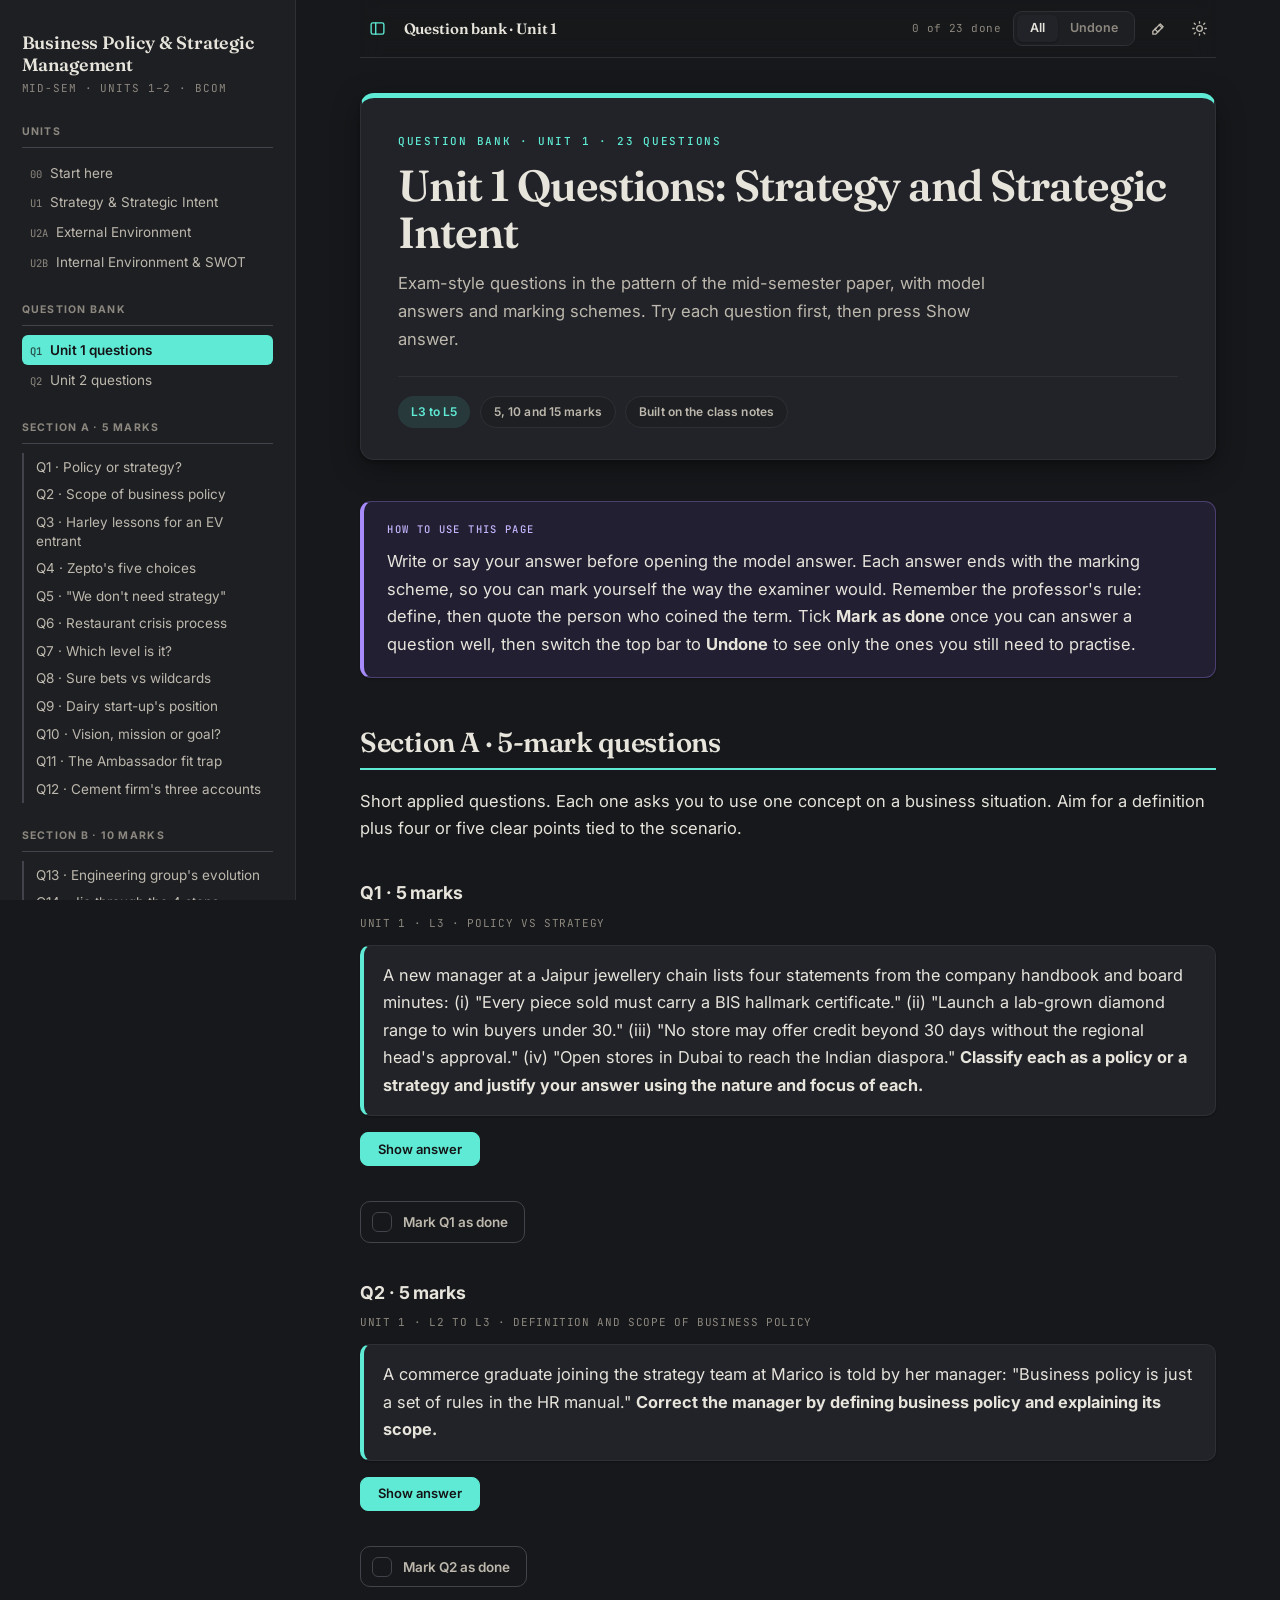
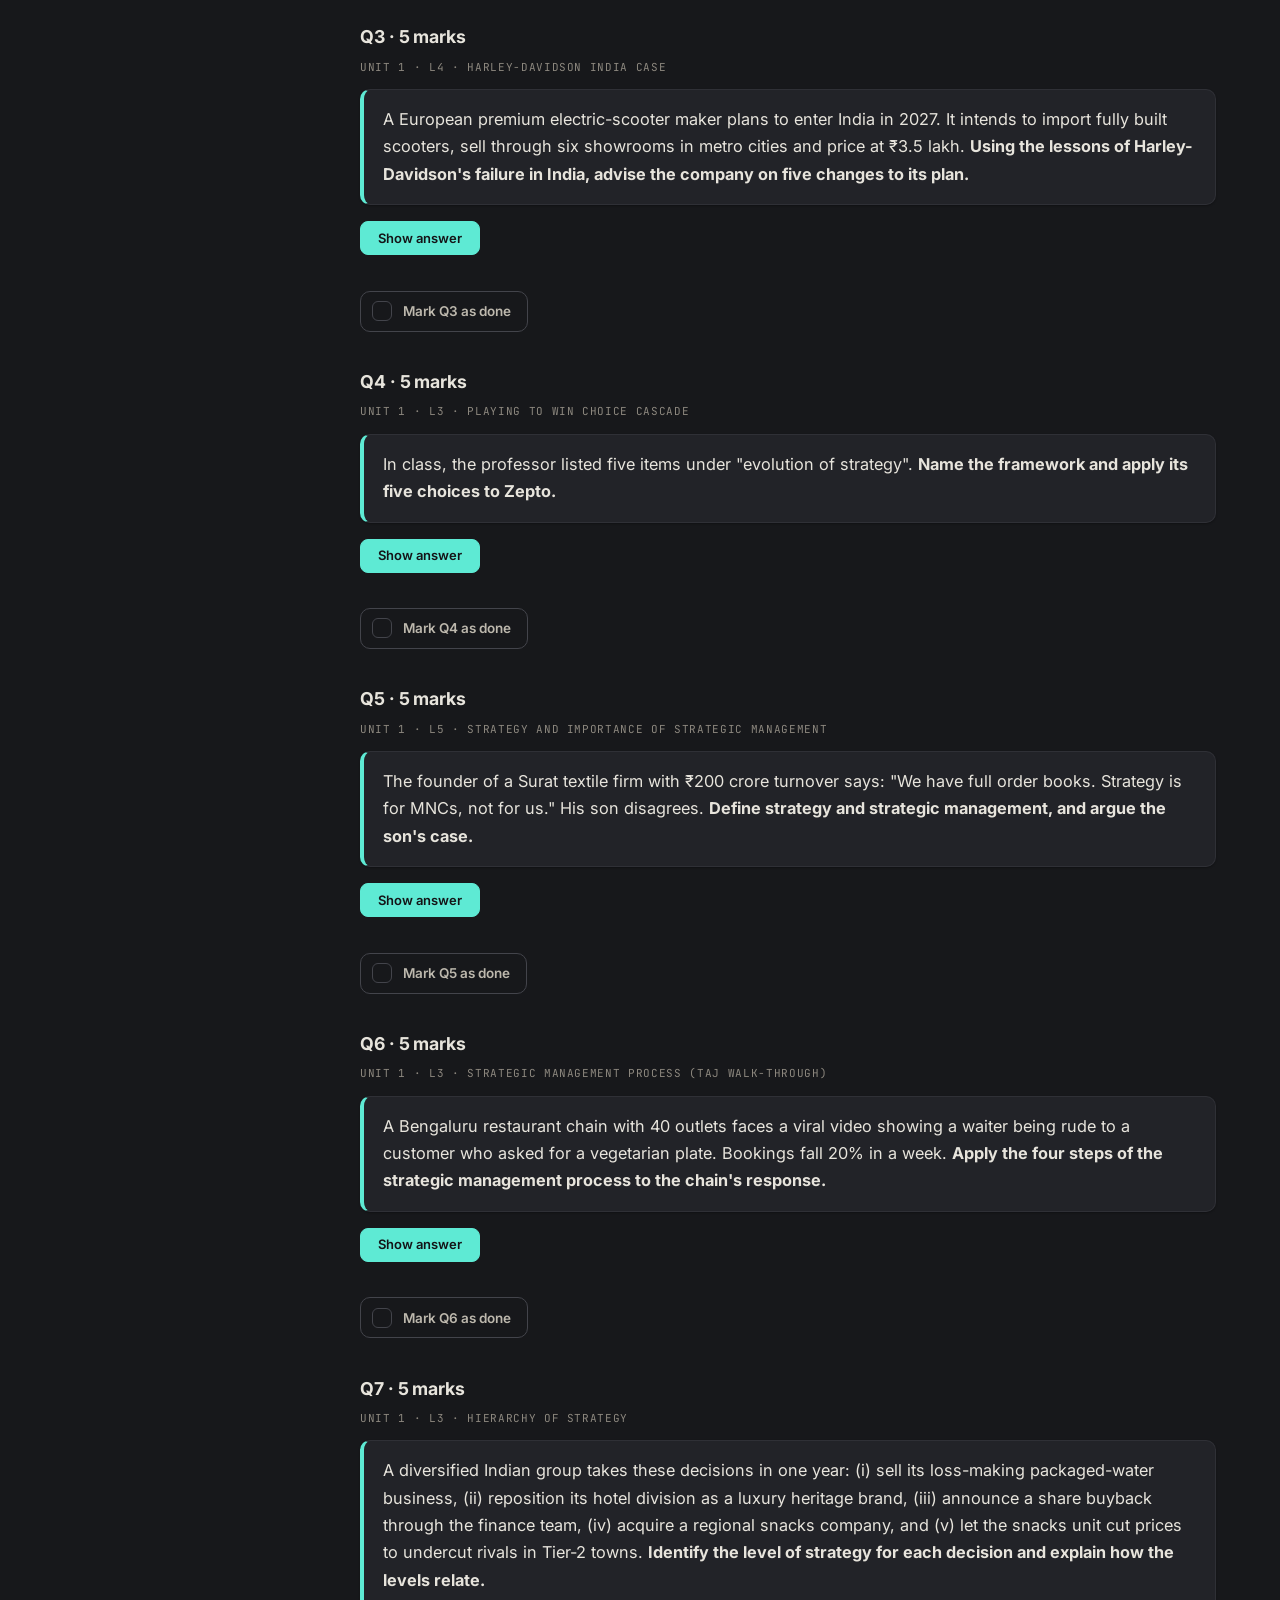
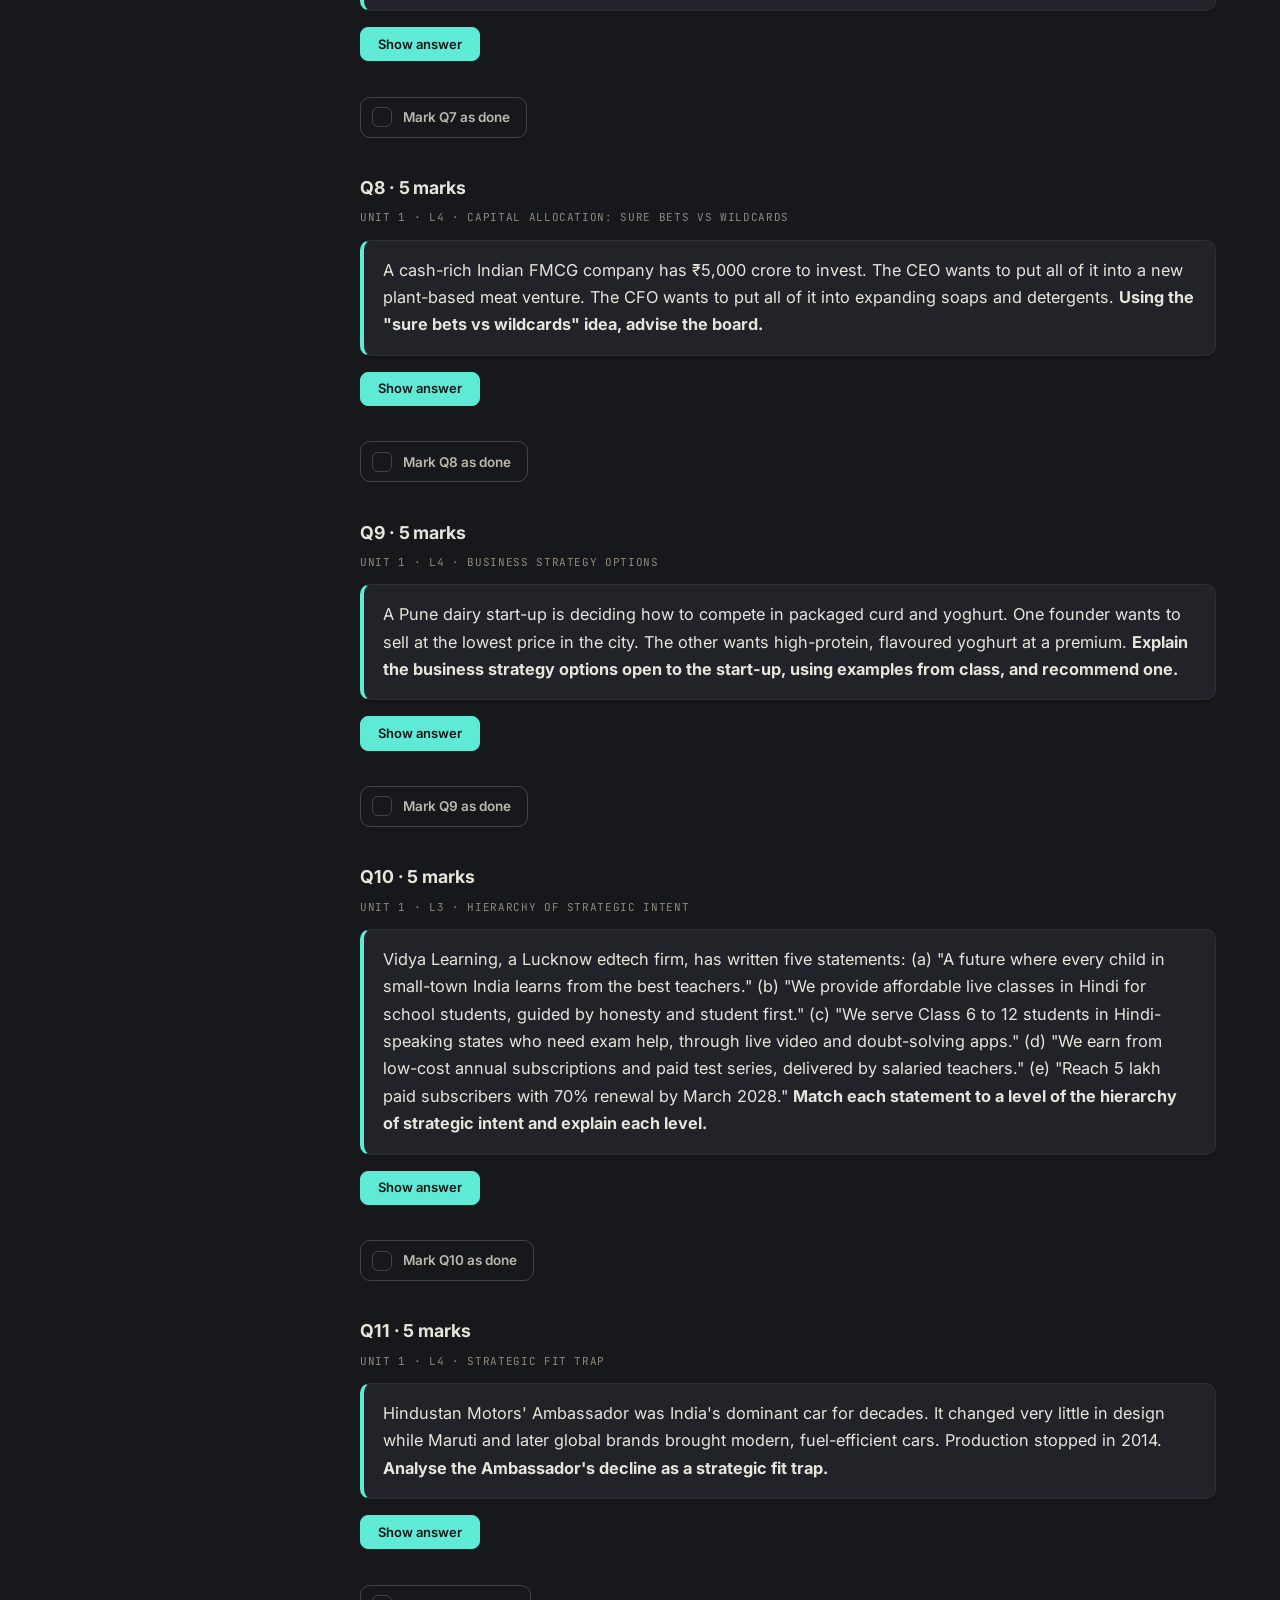
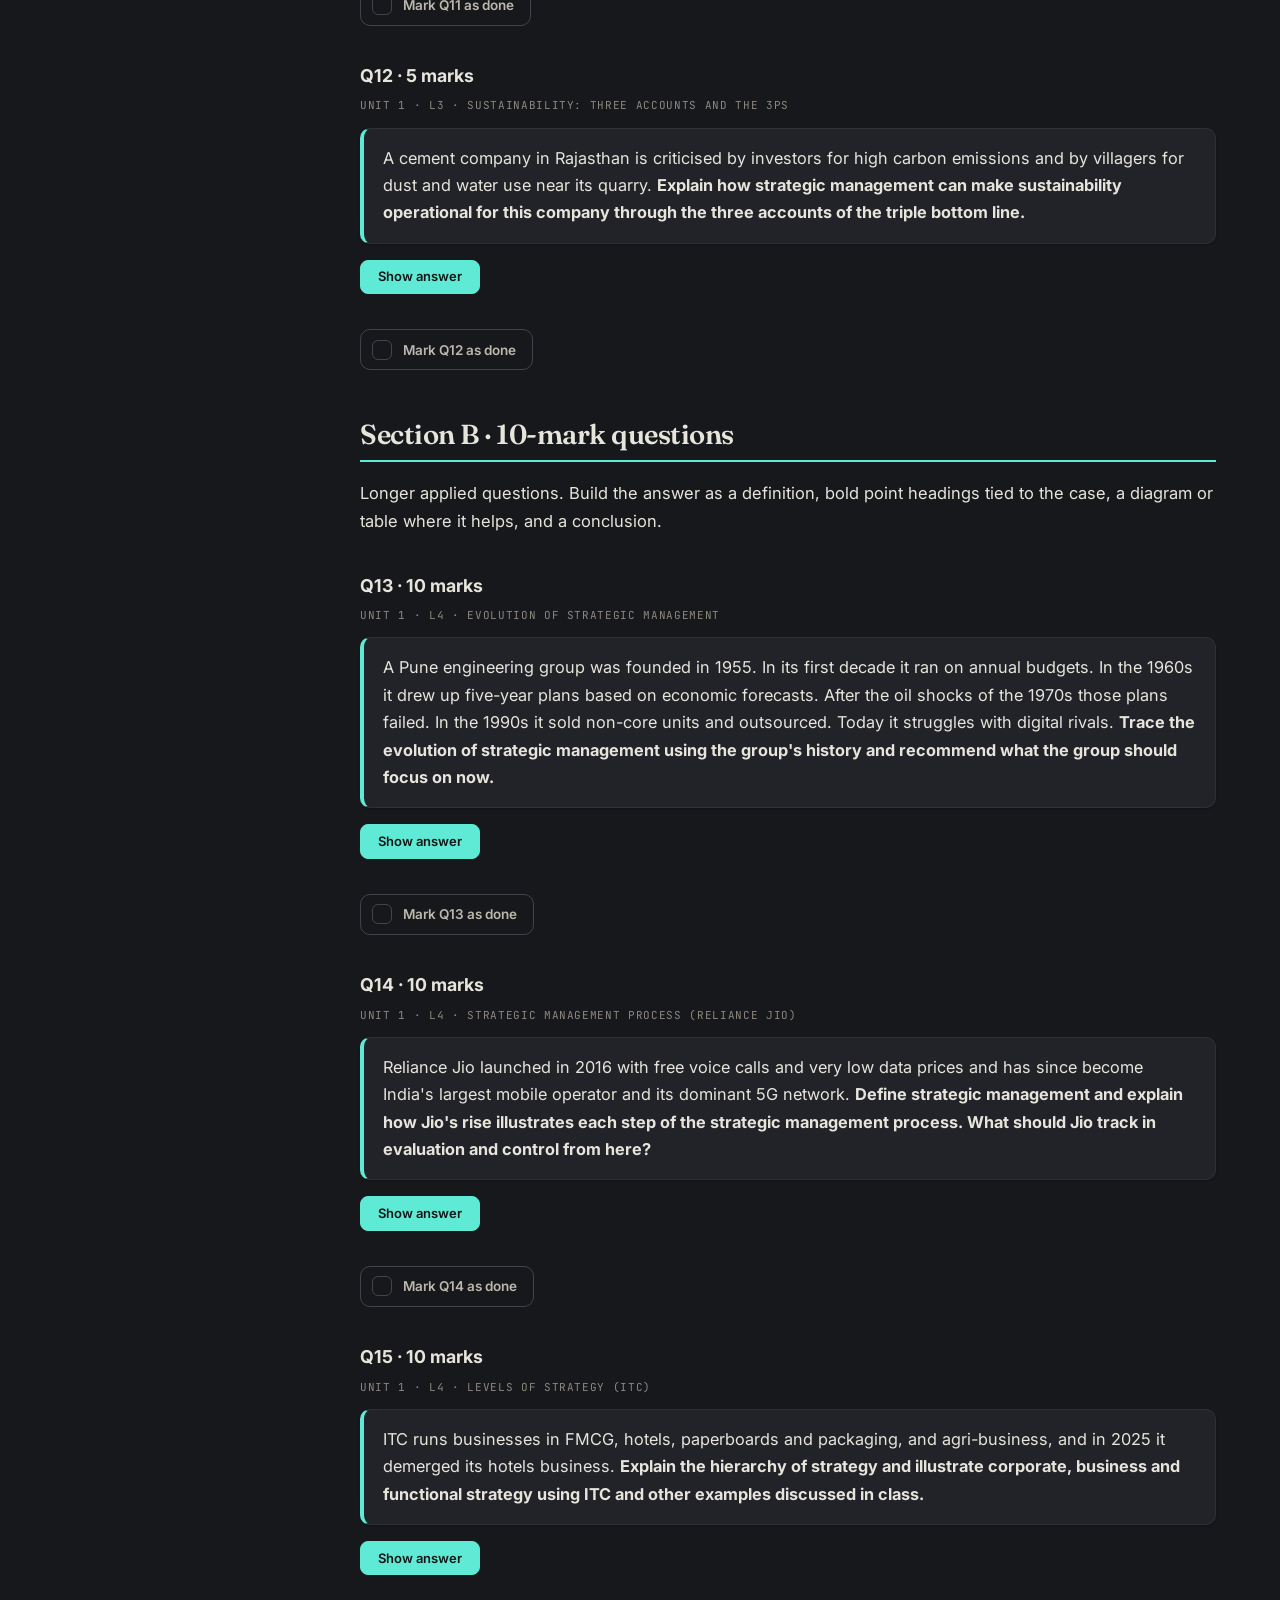
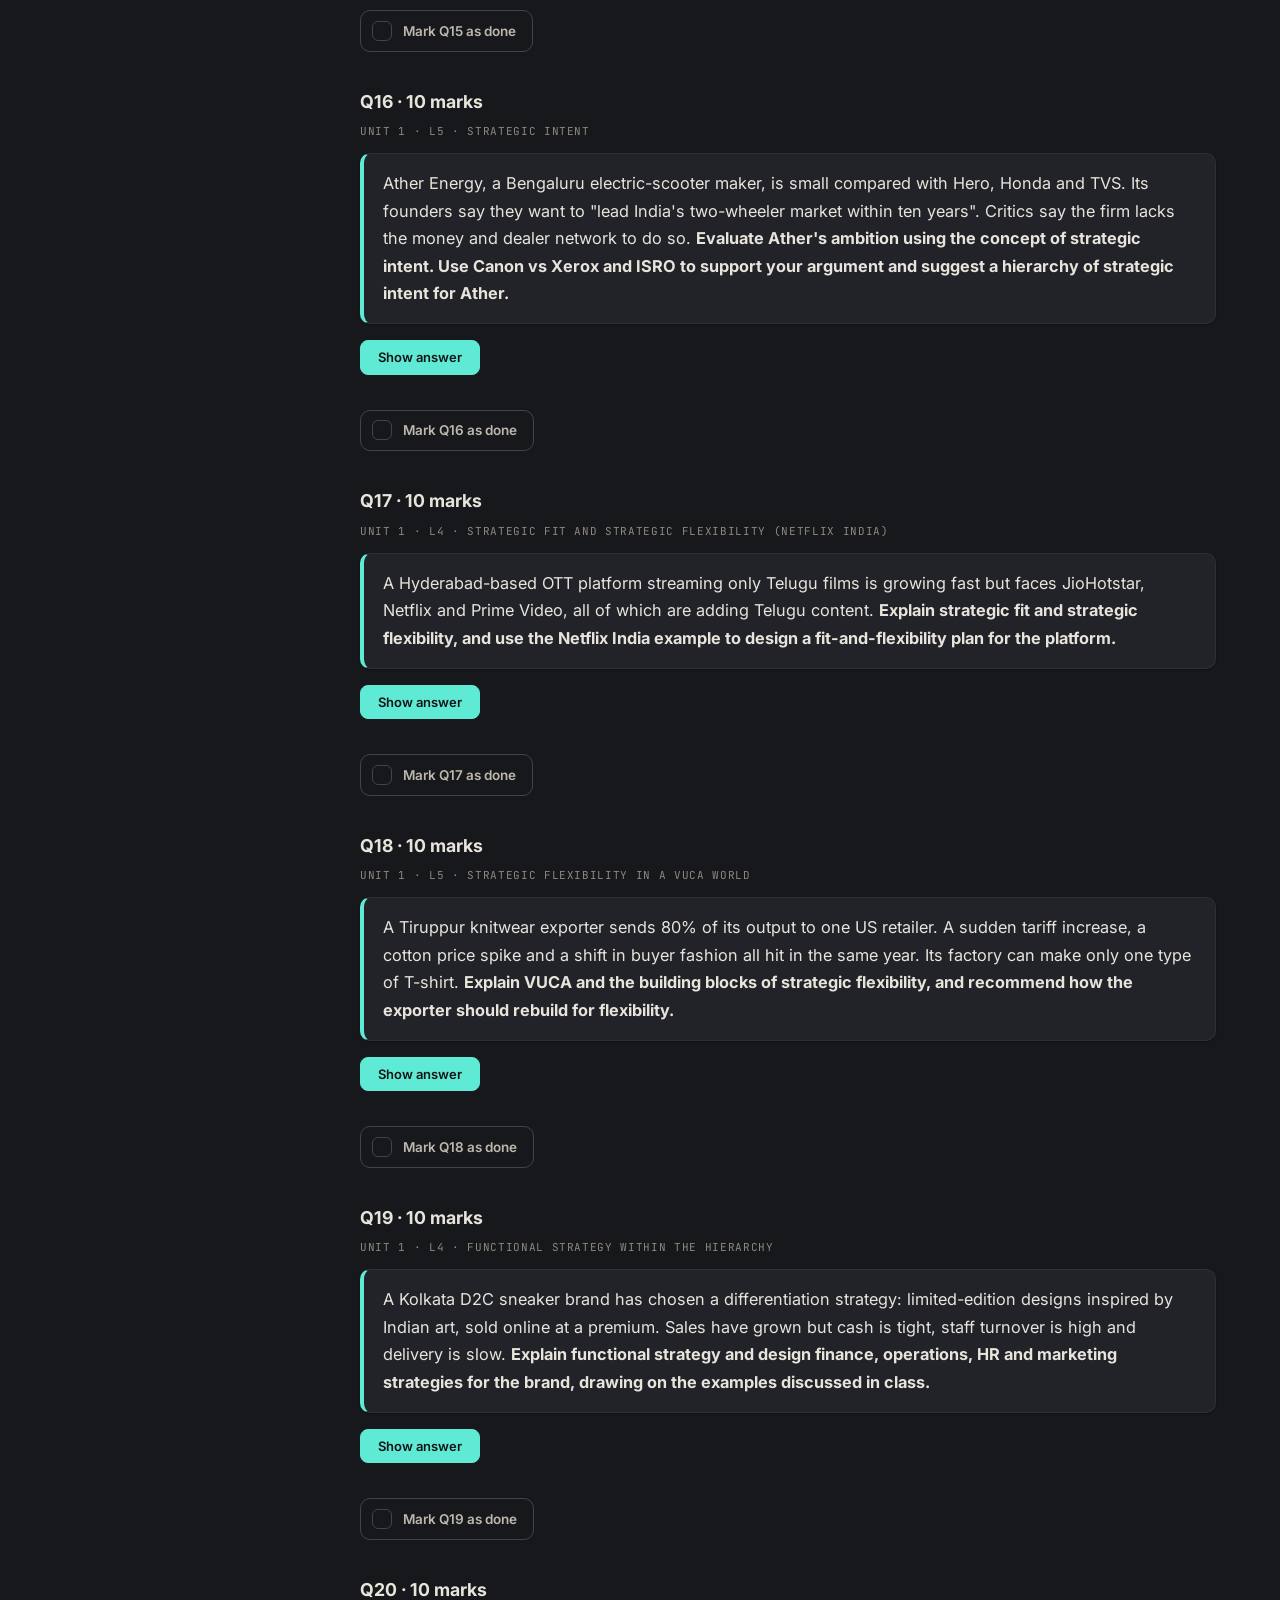
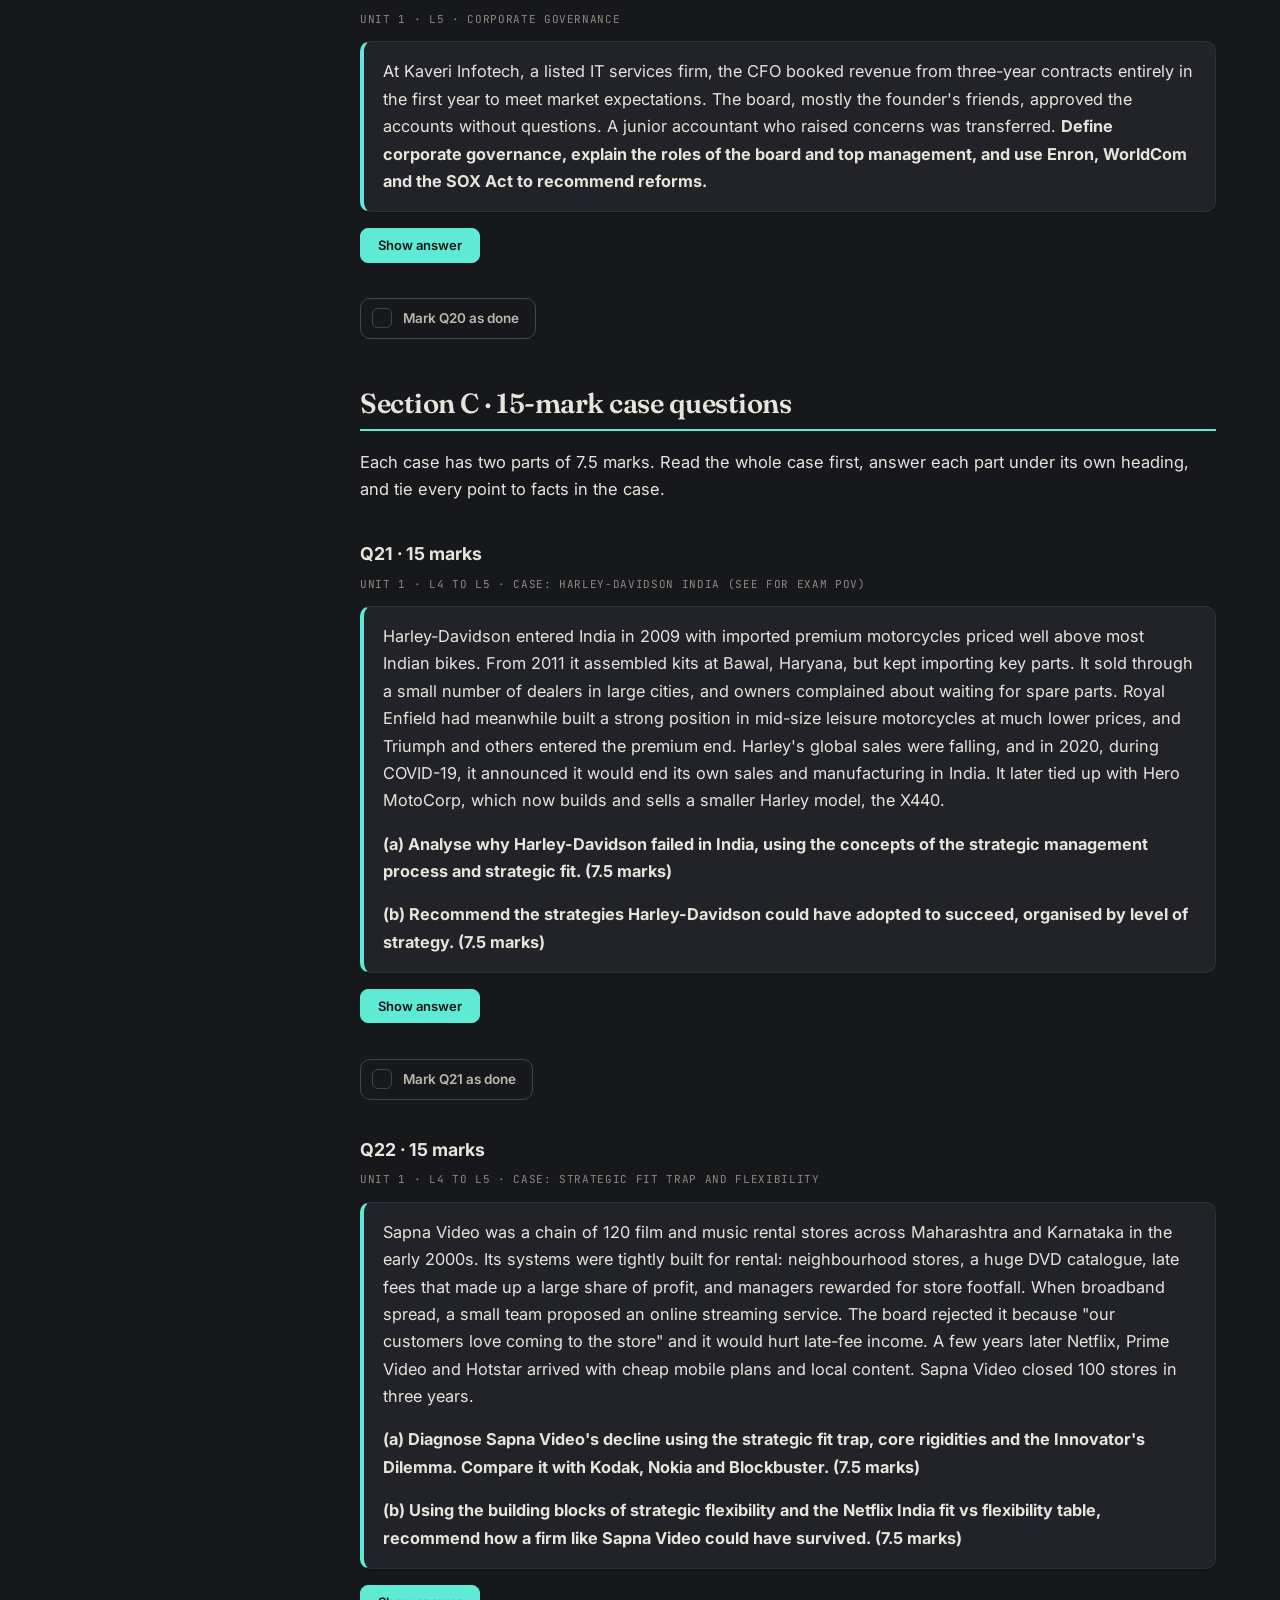
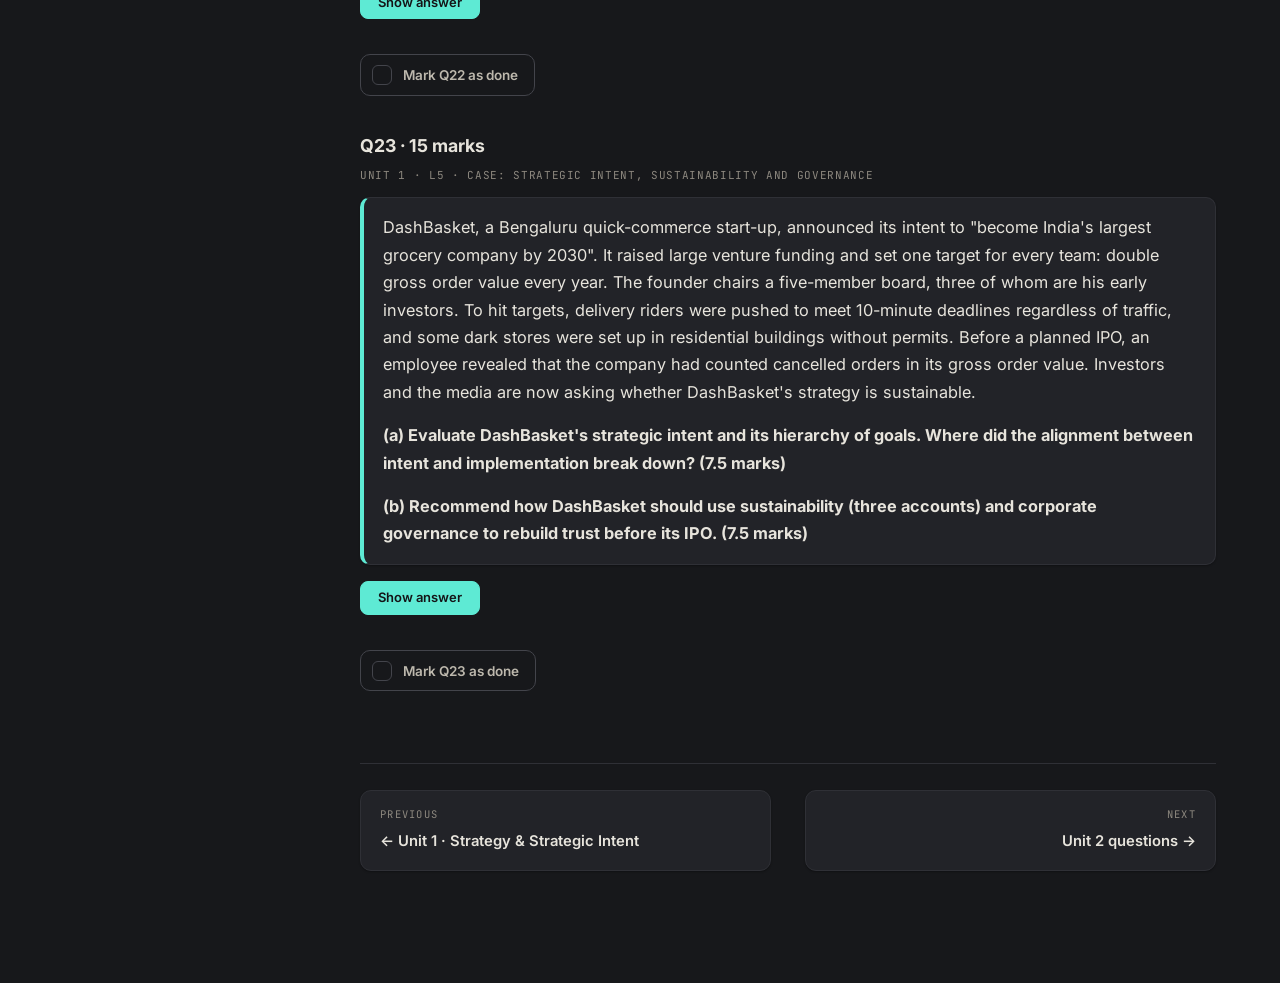
==== commit a6e4451b: "Add highlighter (select text, pick a colour) and progress on home cards" ====
--- a/qbank-unit1.html
+++ b/qbank-unit1.html
@@ -4,8 +4,8 @@
 <meta charset="utf-8">
 <meta name="viewport" content="width=device-width, initial-scale=1">
 <title>Question bank · Unit 1 · BPSM</title>
-<link rel="stylesheet" href="assets/style.css?v=1">
-<script src="assets/study.js?v=1"></script>
+<link rel="stylesheet" href="assets/style.css?v=2">
+<script src="assets/study.js?v=2"></script>
 </head>
 <body data-unit="1" data-title="Question bank · Unit 1">
 <div class="shell">
--- a/assets/style.css
+++ b/assets/style.css
@@ -907,3 +907,50 @@
   h2.sec { break-after: avoid; }
   figure.dia pre { font-size: 8pt; }
 }
+
+
+/* ---------- highlighter ---------- */
+mark.hl { color: inherit; border-radius: 3px; padding: 0 1px; cursor: pointer; box-decoration-break: clone; -webkit-box-decoration-break: clone; transition: outline-color .3s; }
+mark.hl-yellow { background: #fff0a0; }
+mark.hl-green  { background: #c8f1d1; }
+mark.hl-pink   { background: #ffd3e3; }
+mark.hl-blue   { background: #cfe5ff; }
+html[data-theme="dark"] mark.hl-yellow { background: rgba(250,204,21,.34); }
+html[data-theme="dark"] mark.hl-green  { background: rgba(74,222,128,.28); }
+html[data-theme="dark"] mark.hl-pink   { background: rgba(244,114,182,.32); }
+html[data-theme="dark"] mark.hl-blue   { background: rgba(96,165,250,.33); }
+mark.hl.hl-flash { outline: 2px solid var(--accent); outline-offset: 2px; }
+.hl-pop {
+  position: absolute; z-index: 60;
+  display: flex; align-items: center; gap: .4rem;
+  padding: .4rem .5rem;
+  background: var(--surface); border: 1px solid var(--rule-strong); border-radius: 12px;
+  box-shadow: var(--shadow-md);
+}
+.hl-pop[hidden] { display: none; }
+.hl-pop .sw { width: 22px; height: 22px; border-radius: 50%; border: 2px solid var(--surface); box-shadow: 0 0 0 1px var(--rule-strong); cursor: pointer; padding: 0; }
+.hl-pop .sw:hover { transform: scale(1.12); }
+.hl-pop .sw.on { box-shadow: 0 0 0 2px var(--ink); }
+.sw-yellow, .dot.hl-yellow { background: #facc15; }
+.sw-green,  .dot.hl-green  { background: #4ade80; }
+.sw-pink,   .dot.hl-pink   { background: #f472b6; }
+.sw-blue,   .dot.hl-blue   { background: #60a5fa; }
+.hl-pop .hl-del { font: 600 12px/1 var(--sans); color: var(--warn-label); background: transparent; border: 1px solid var(--rule); border-radius: 7px; padding: .4rem .6rem; margin-left: .2rem; cursor: pointer; }
+.sb-hl .hl-count { position: absolute; top: 1px; right: 0; font: 700 9.5px/1 var(--mono); color: var(--accent); }
+.hl-panel {
+  position: fixed; z-index: 55; right: 18px; top: 64px;
+  width: min(360px, calc(100vw - 36px)); max-height: 72vh; overflow: auto;
+  background: var(--surface); border: 1px solid var(--rule-strong); border-radius: 12px;
+  box-shadow: var(--shadow-md); padding: .8rem .9rem 1rem;
+}
+.hl-panel[hidden] { display: none; }
+.hl-head { display: flex; justify-content: space-between; align-items: center; margin-bottom: .6rem; font-size: 14px; }
+.hl-close { background: transparent; border: 0; color: var(--ink-faint); font-size: 20px; line-height: 1; cursor: pointer; }
+.hl-empty { font-size: 13.5px; color: var(--ink-soft); margin: 0; }
+.hl-item { display: grid; grid-template-columns: 12px 1fr auto; gap: .55rem; align-items: start; width: 100%; text-align: left; background: transparent; border: 0; border-top: 1px solid var(--rule); padding: .55rem .2rem; cursor: pointer; color: var(--ink); font: 13.5px/1.45 var(--sans); }
+.hl-item:hover { background: var(--hover); }
+.hl-item .dot { width: 10px; height: 10px; border-radius: 50%; margin-top: .3rem; }
+.hl-item .hl-where { font: 500 10.5px/1.6 var(--mono); color: var(--ink-faint); white-space: nowrap; }
+.hl-clear { margin-top: .7rem; width: 100%; font: 600 12.5px/1 var(--sans); color: var(--warn-label); background: transparent; border: 1px solid var(--rule); border-radius: 8px; padding: .55rem; cursor: pointer; }
+.uc-prog { display: block; margin-top: .8rem; font-family: var(--mono); font-size: 11px; letter-spacing: .04em; color: var(--done); }
+@media print { .hl-pop, .hl-panel { display: none !important; } }
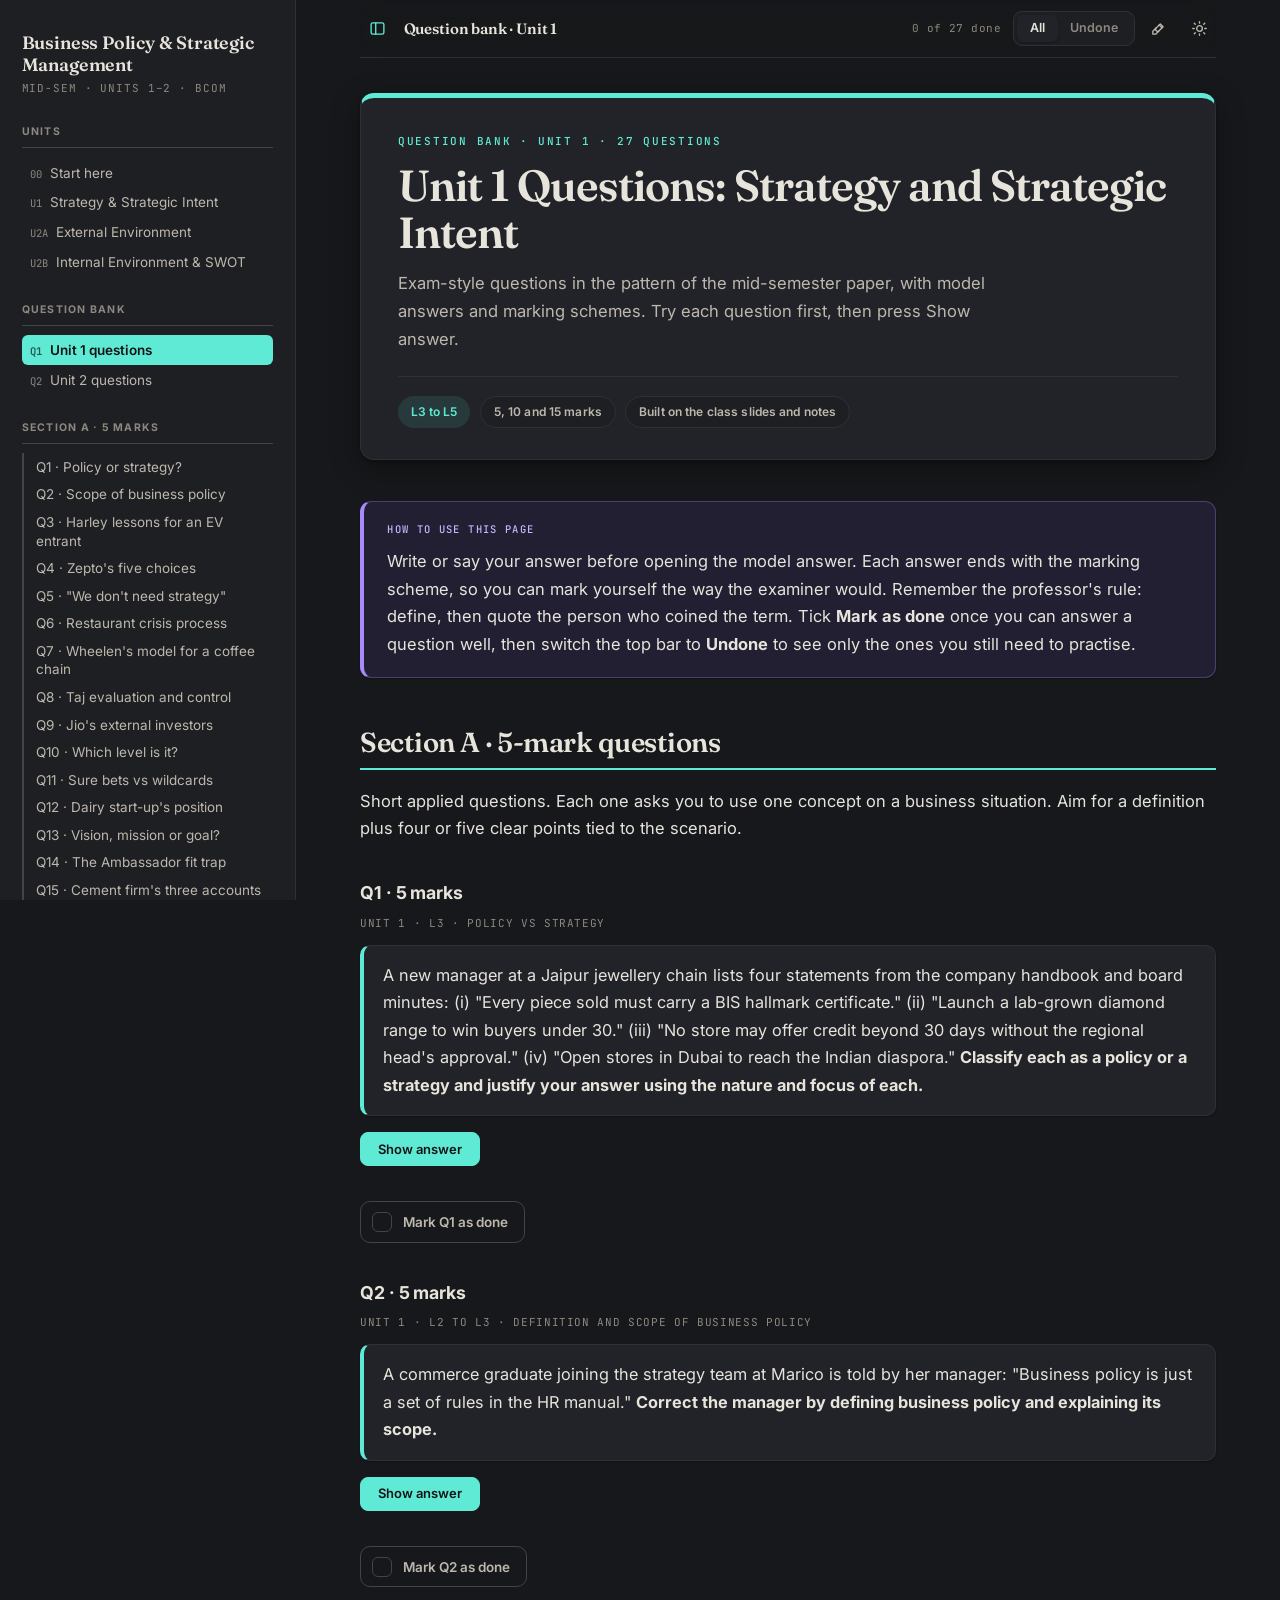
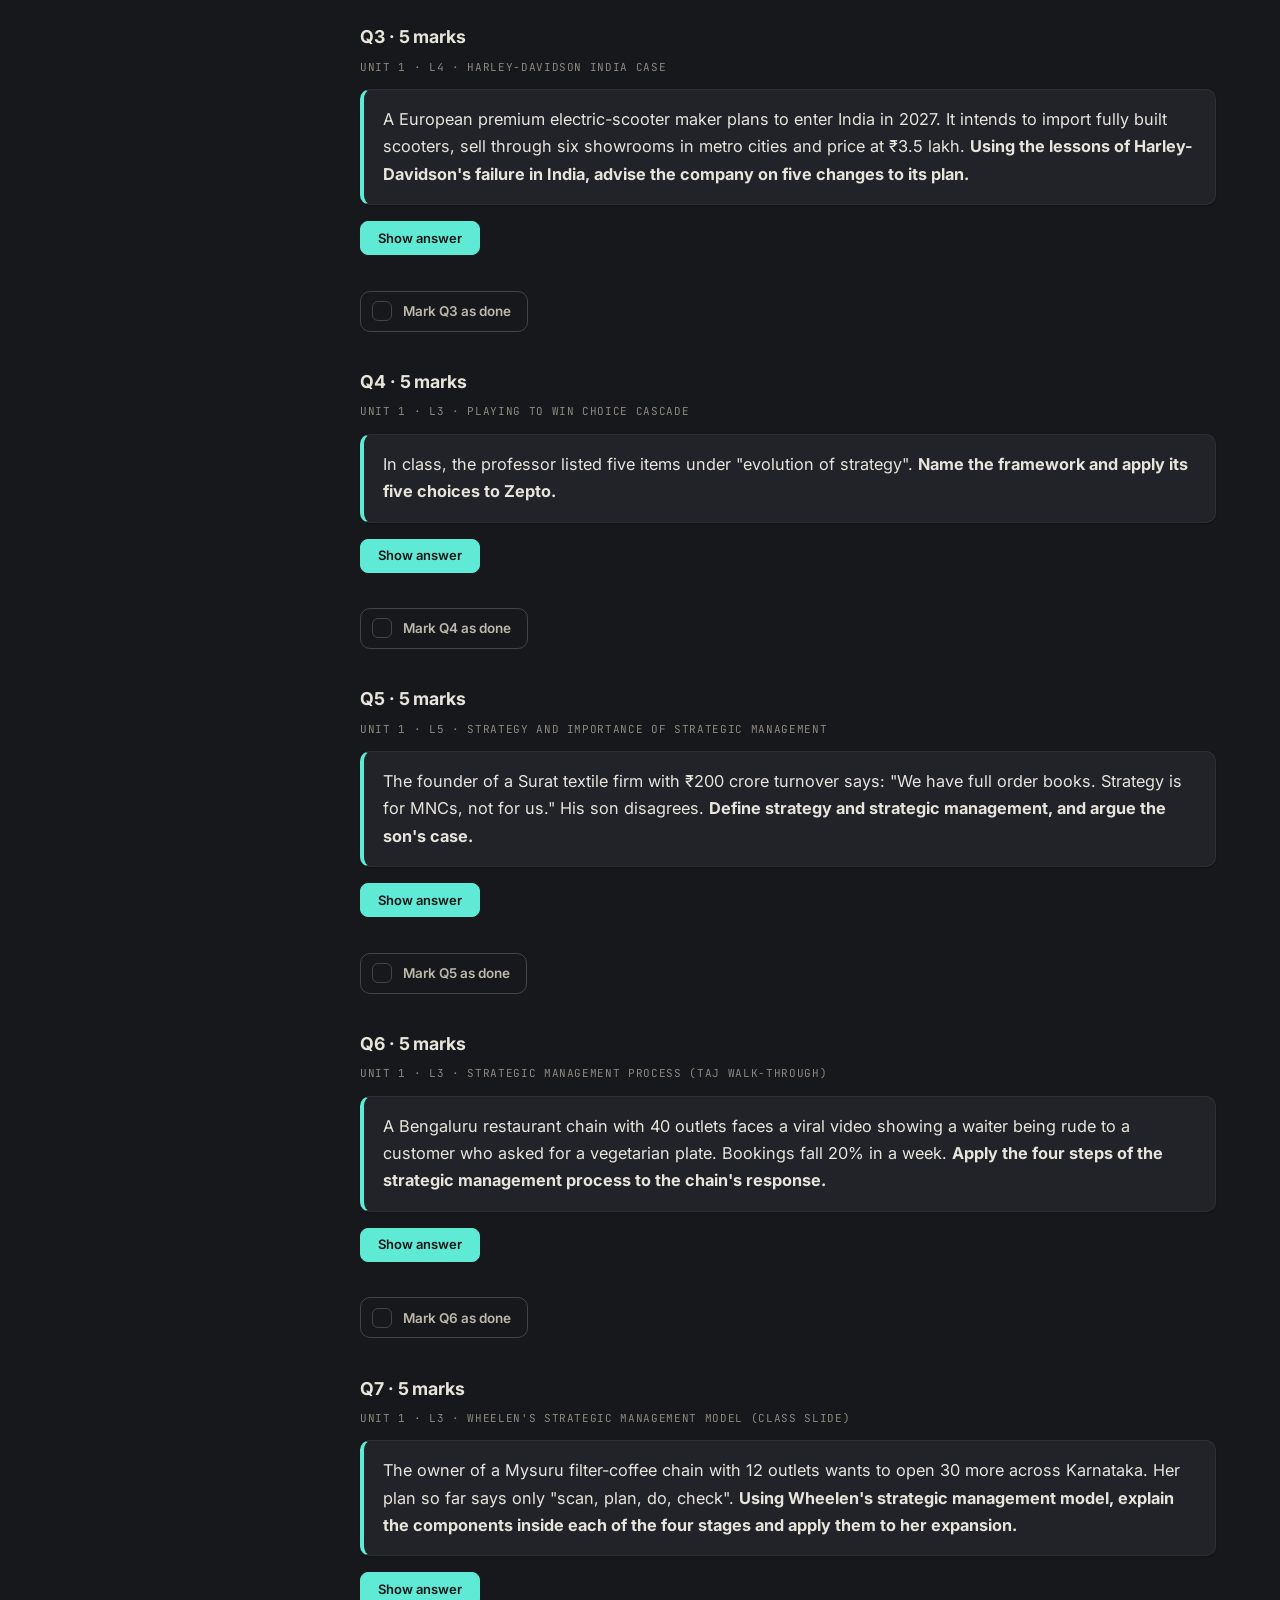
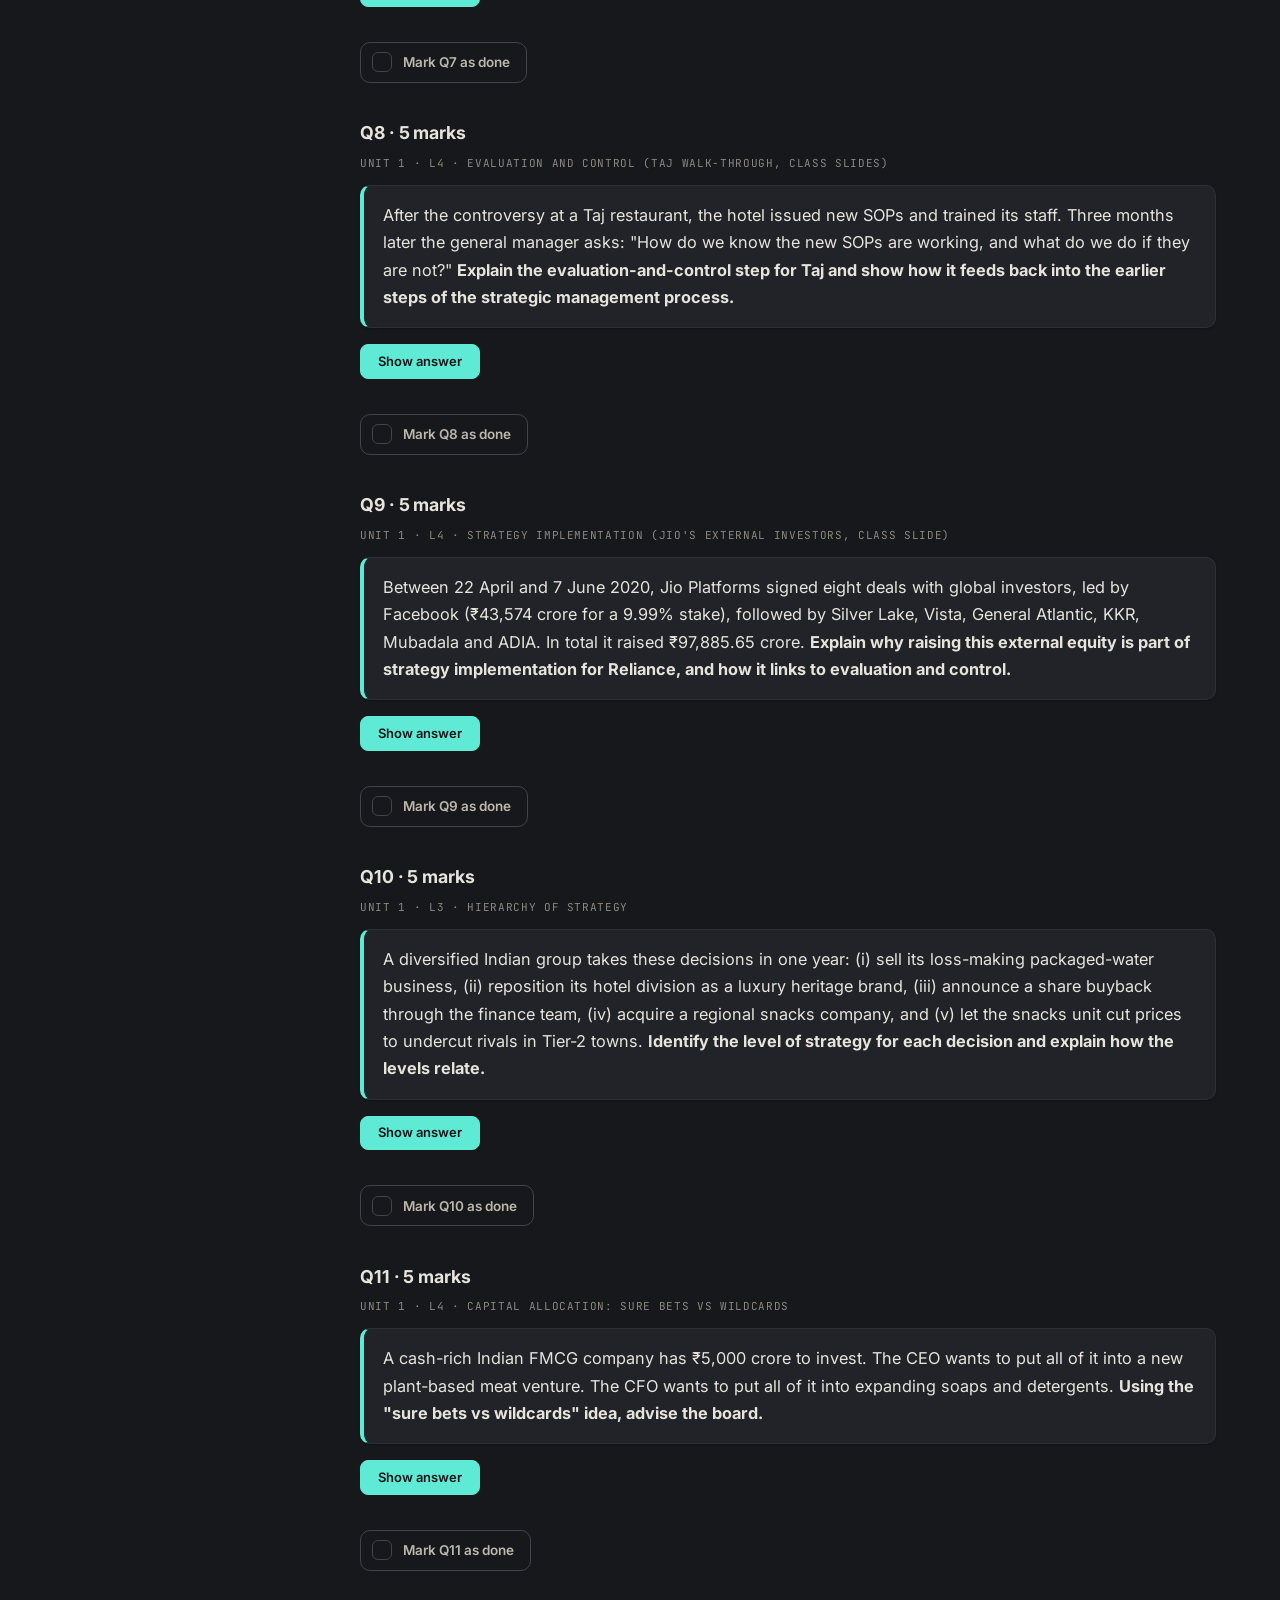
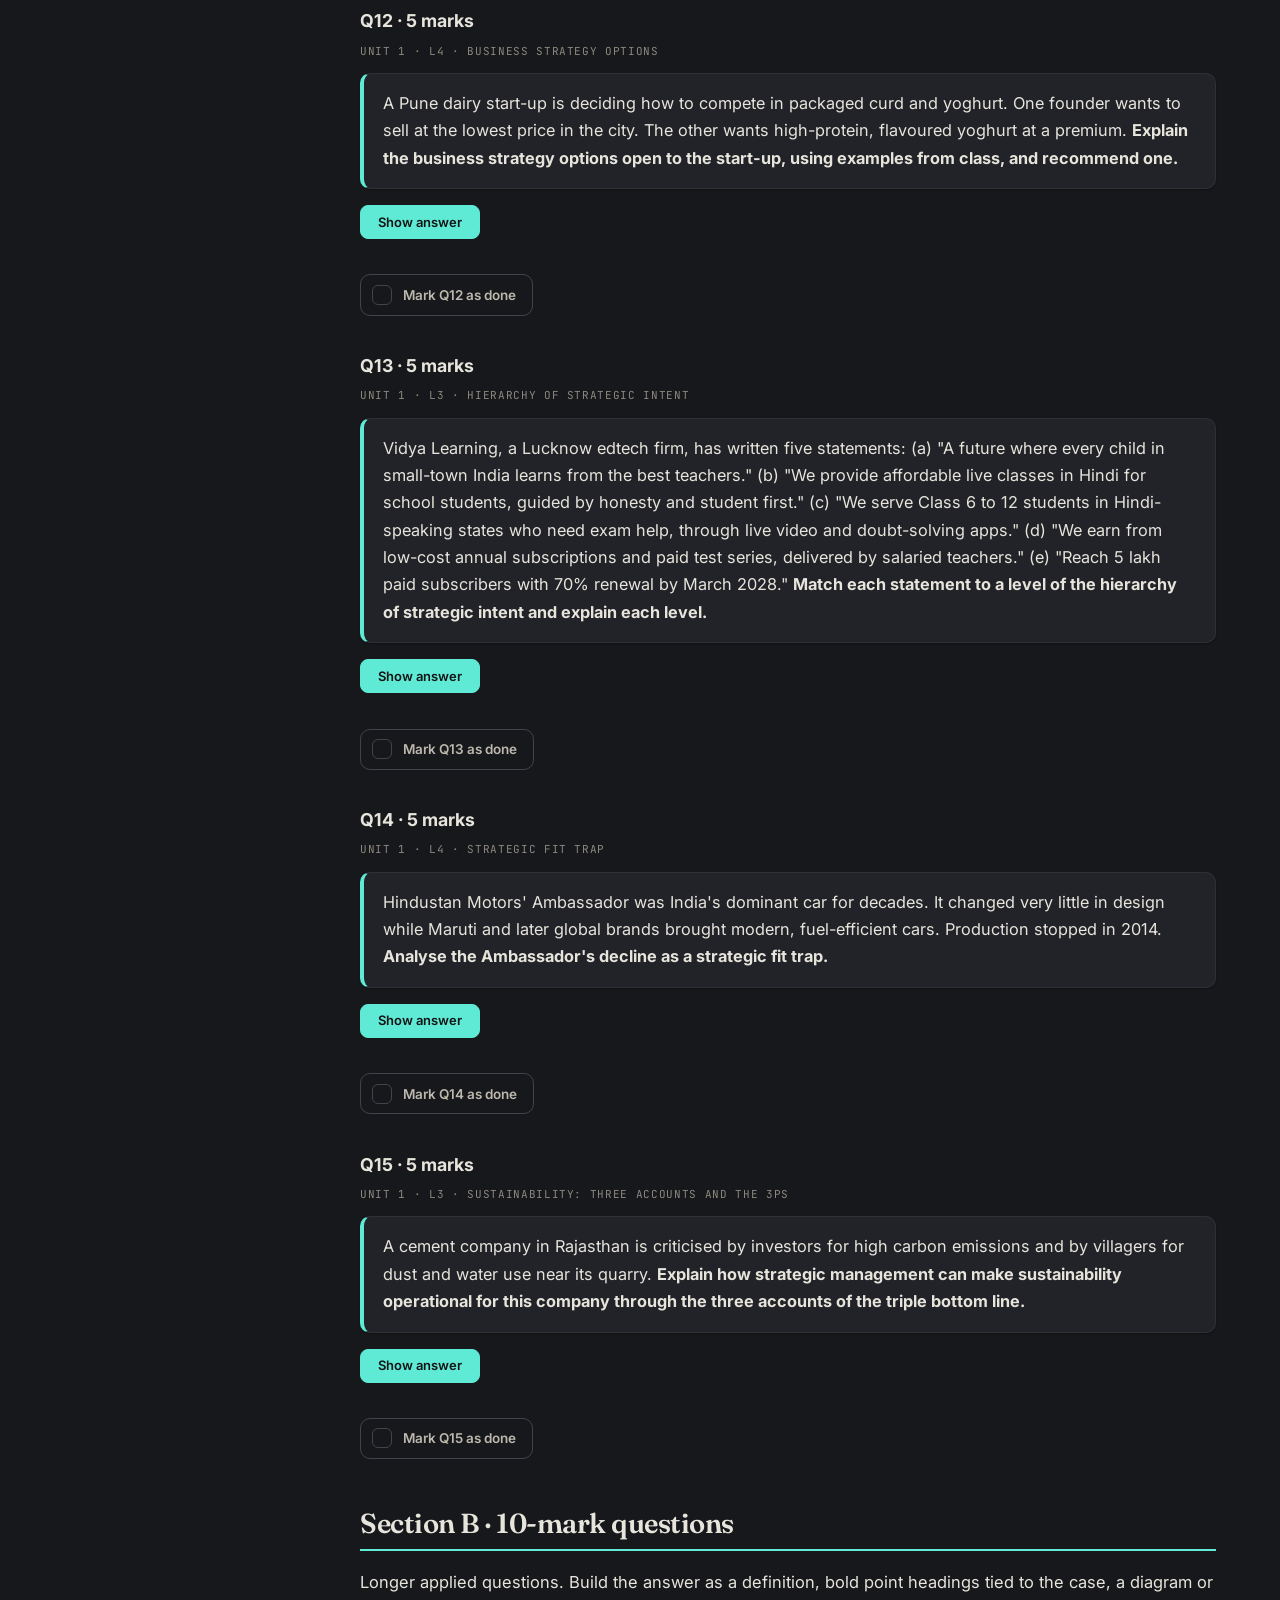
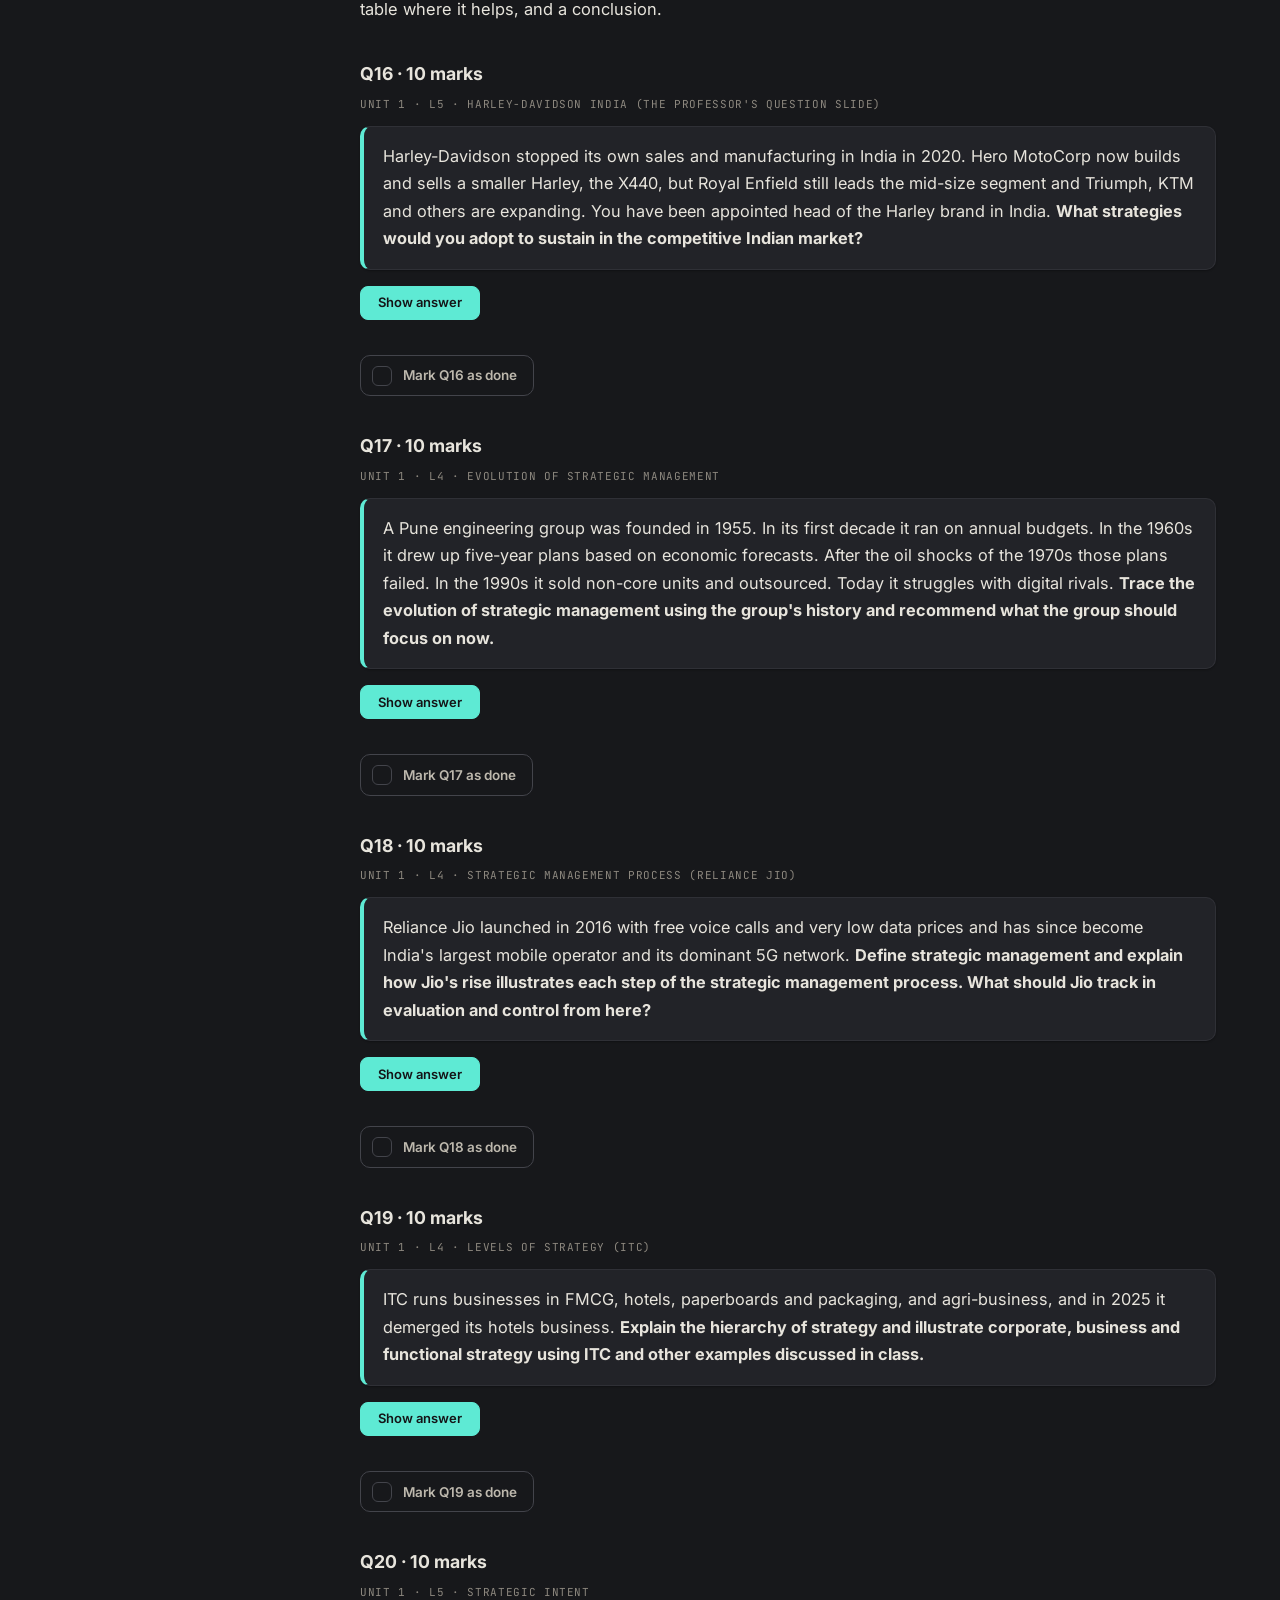
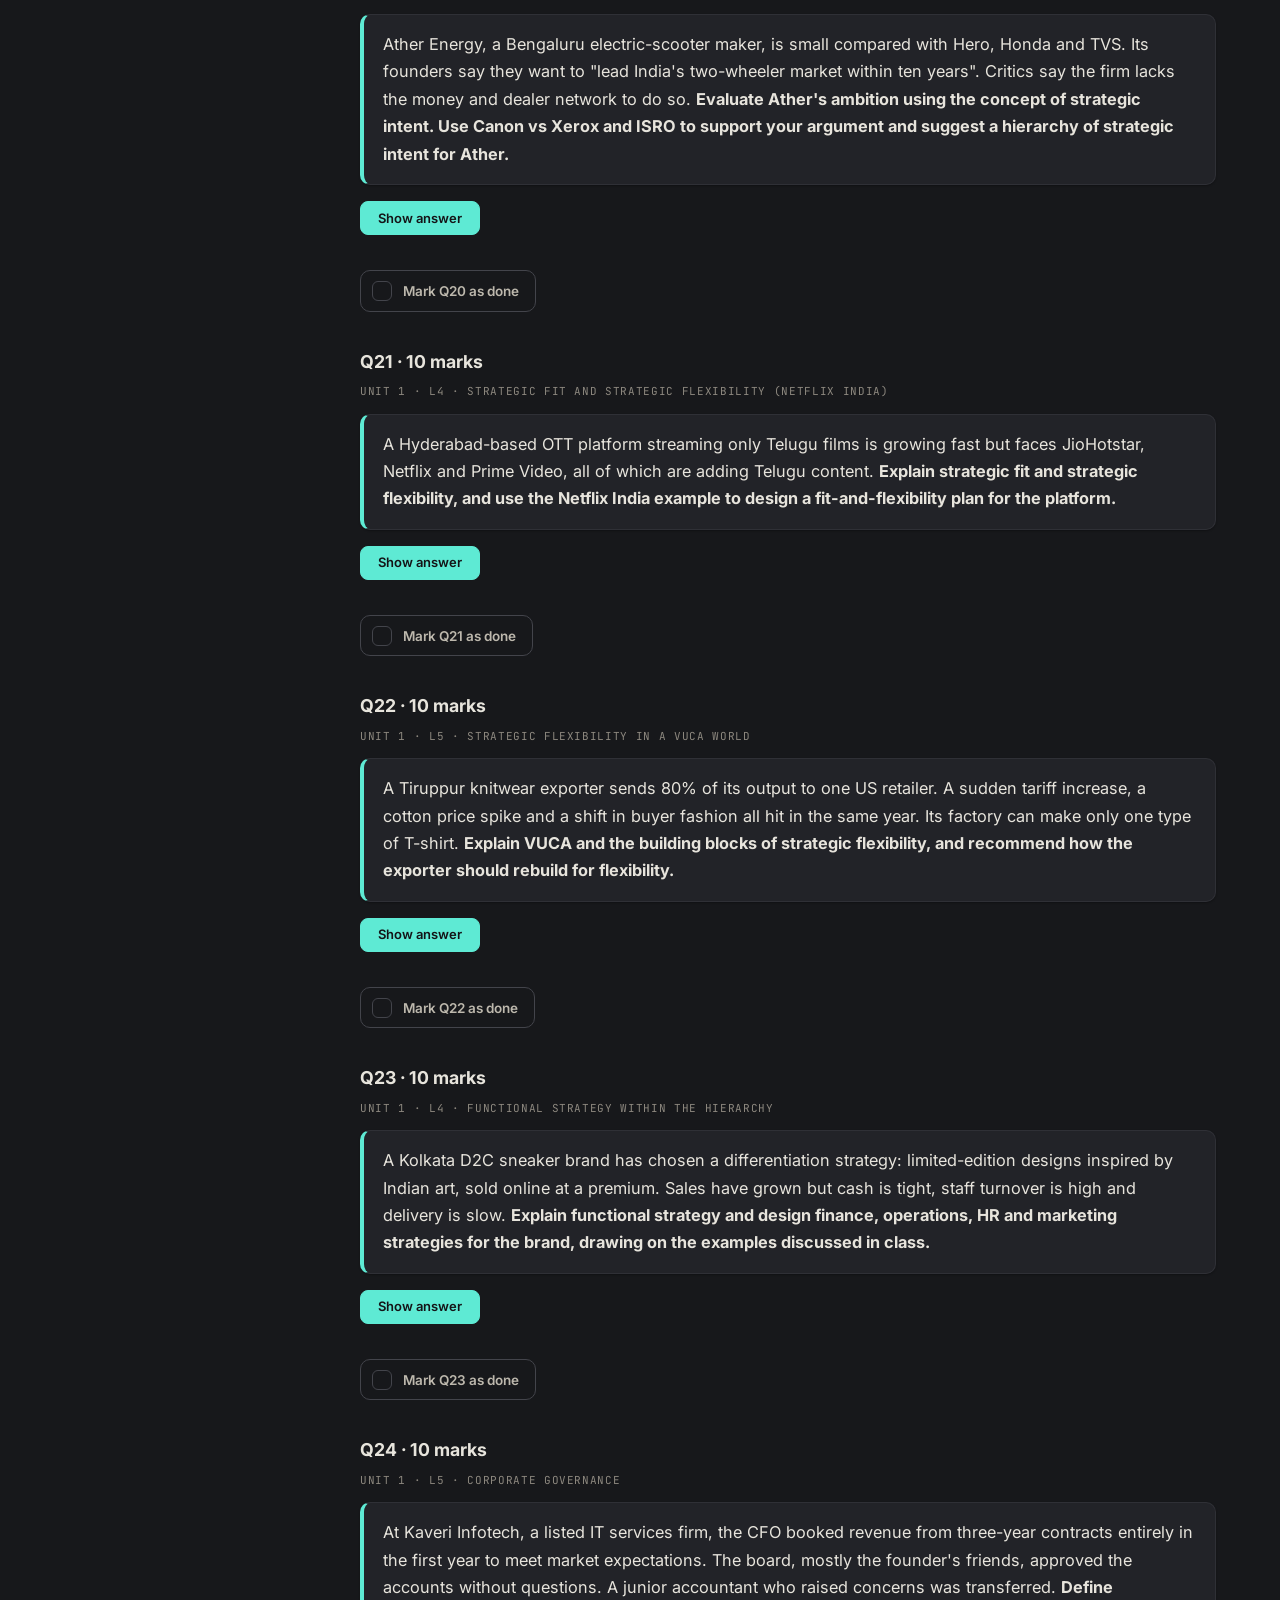
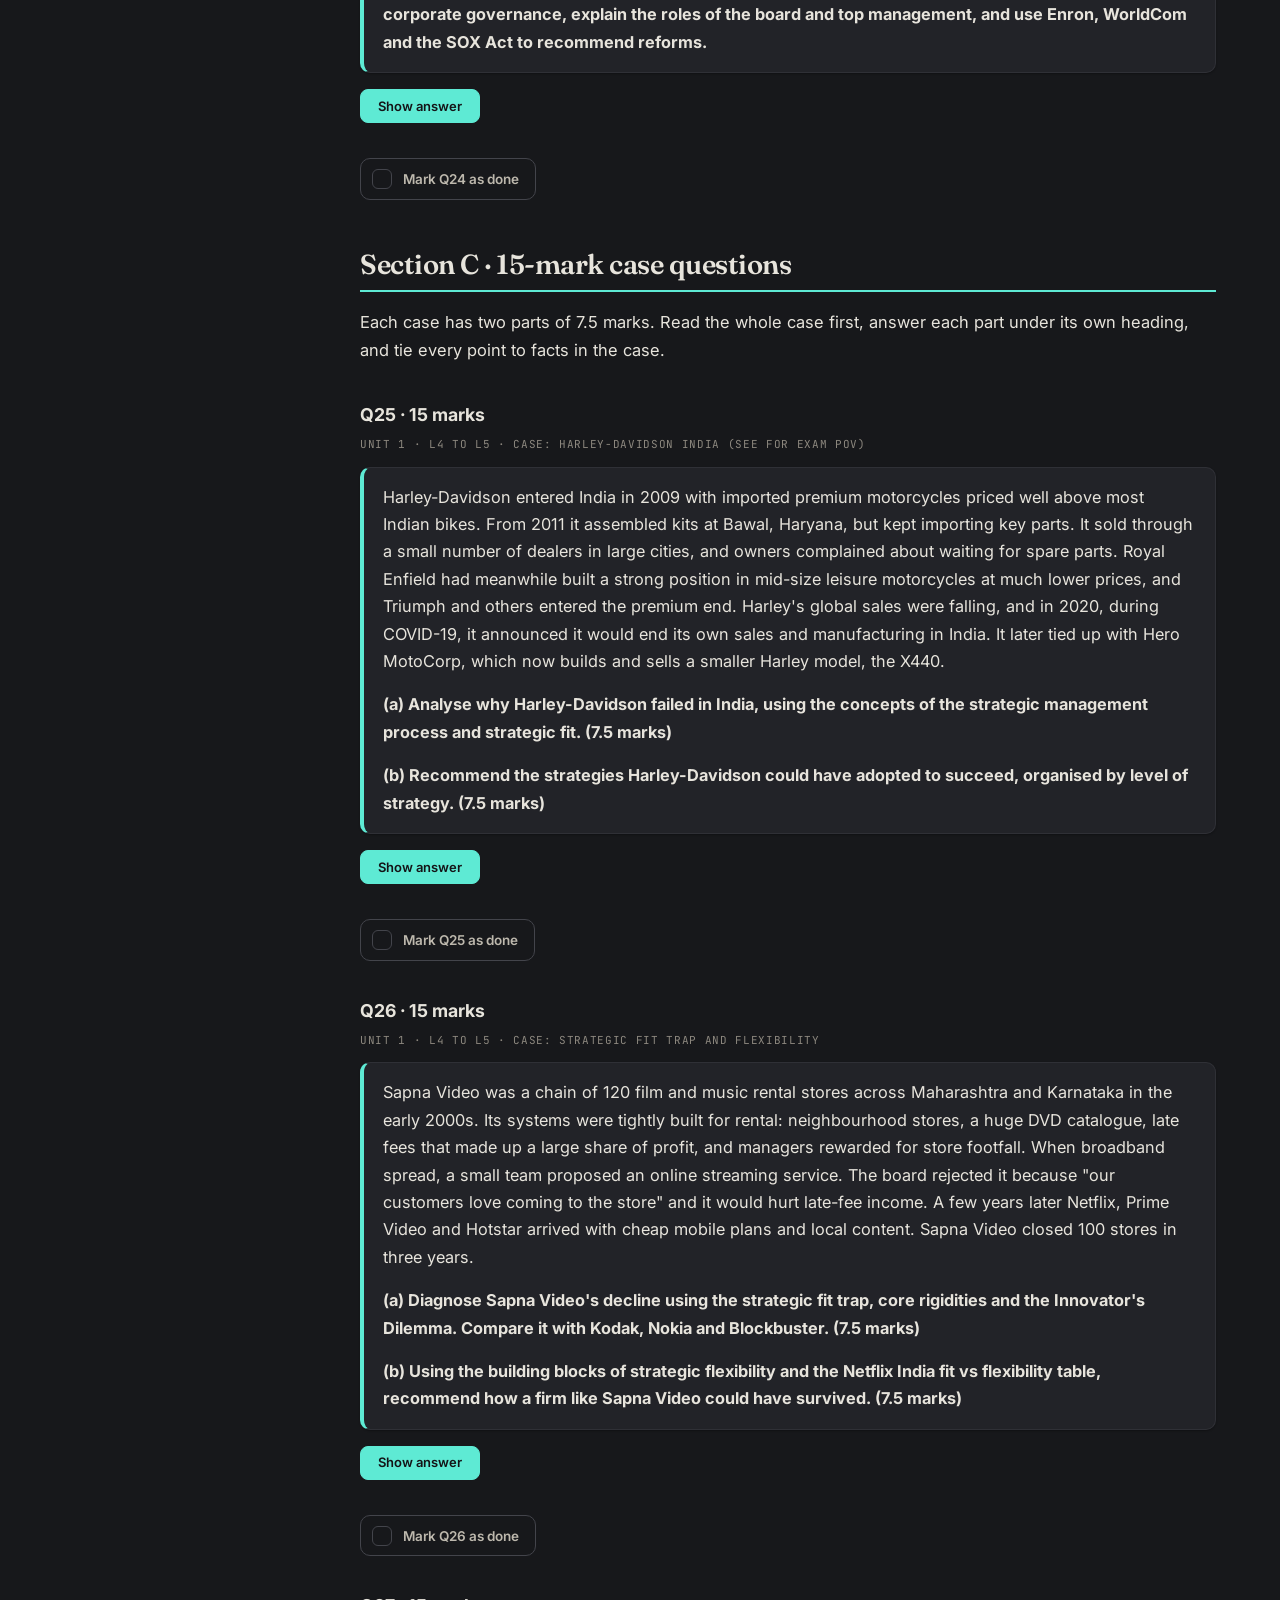
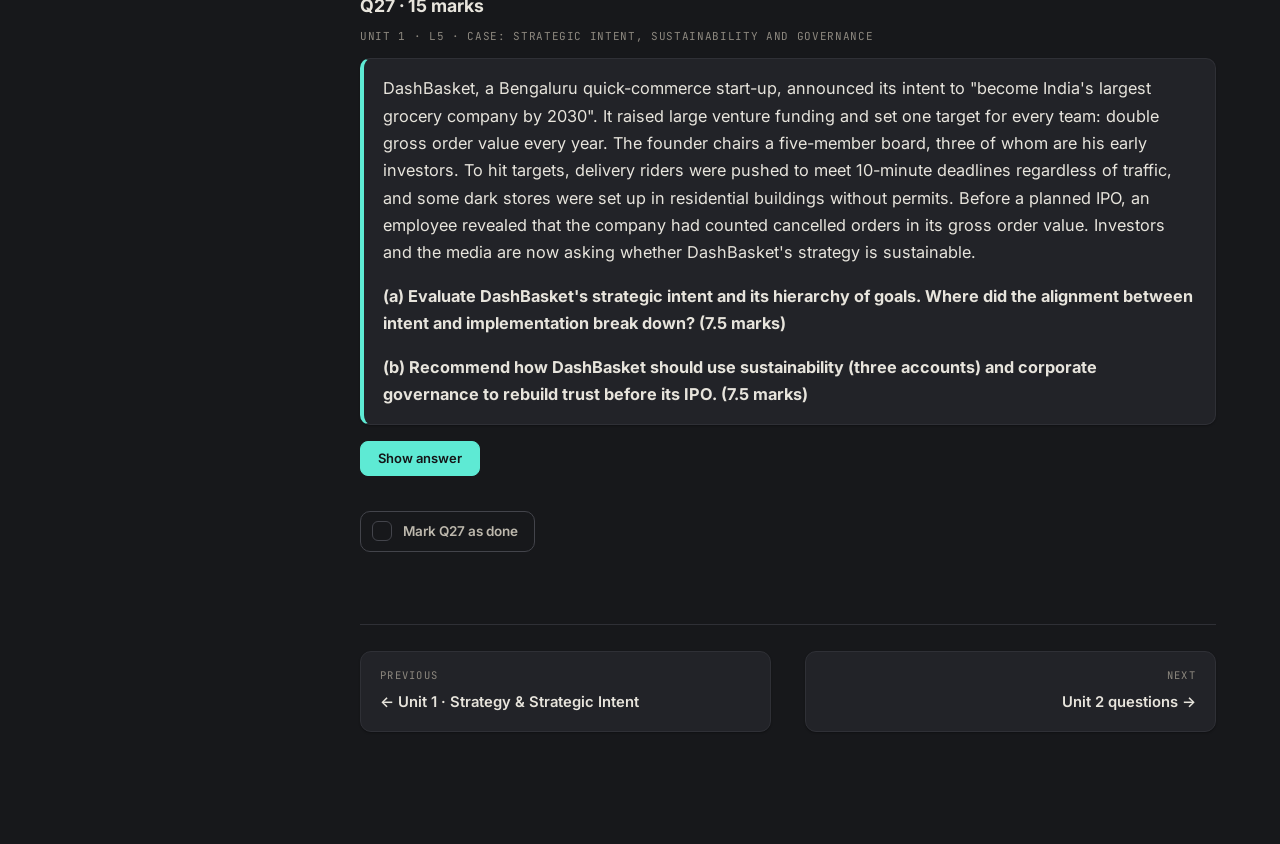
==== commit 35cf4c8e: "Add content from the professor's class slides; follow slides where they differ" ====
--- a/qbank-unit1.html
+++ b/qbank-unit1.html
@@ -35,35 +35,39 @@
       <li><a href="#q4">Q4 · Zepto's five choices</a></li>
       <li><a href="#q5">Q5 · "We don't need strategy"</a></li>
       <li><a href="#q6">Q6 · Restaurant crisis process</a></li>
-      <li><a href="#q7">Q7 · Which level is it?</a></li>
-      <li><a href="#q8">Q8 · Sure bets vs wildcards</a></li>
-      <li><a href="#q9">Q9 · Dairy start-up's position</a></li>
-      <li><a href="#q10">Q10 · Vision, mission or goal?</a></li>
-      <li><a href="#q11">Q11 · The Ambassador fit trap</a></li>
-      <li><a href="#q12">Q12 · Cement firm's three accounts</a></li>
+      <li><a href="#q7">Q7 · Wheelen's model for a coffee chain</a></li>
+      <li><a href="#q8">Q8 · Taj evaluation and control</a></li>
+      <li><a href="#q9">Q9 · Jio's external investors</a></li>
+      <li><a href="#q10">Q10 · Which level is it?</a></li>
+      <li><a href="#q11">Q11 · Sure bets vs wildcards</a></li>
+      <li><a href="#q12">Q12 · Dairy start-up's position</a></li>
+      <li><a href="#q13">Q13 · Vision, mission or goal?</a></li>
+      <li><a href="#q14">Q14 · The Ambassador fit trap</a></li>
+      <li><a href="#q15">Q15 · Cement firm's three accounts</a></li>
     </ul>
   </div>
 
   <div class="side-group">
     <h4>Section B · 10 marks</h4>
     <ul class="side-toc">
-      <li><a href="#q13">Q13 · Engineering group's evolution</a></li>
-      <li><a href="#q14">Q14 · Jio through the 4 steps</a></li>
-      <li><a href="#q15">Q15 · ITC's three levels</a></li>
-      <li><a href="#q16">Q16 · Ather's strategic intent</a></li>
-      <li><a href="#q17">Q17 · Regional OTT fit and flexibility</a></li>
-      <li><a href="#q18">Q18 · Tiruppur exporter in VUCA</a></li>
-      <li><a href="#q19">Q19 · Functional strategy for a D2C brand</a></li>
-      <li><a href="#q20">Q20 · Governance failure at Kaveri Infotech</a></li>
+      <li><a href="#q16">Q16 · Harley: sustaining in India</a></li>
+      <li><a href="#q17">Q17 · Engineering group's evolution</a></li>
+      <li><a href="#q18">Q18 · Jio through the 4 steps</a></li>
+      <li><a href="#q19">Q19 · ITC's three levels</a></li>
+      <li><a href="#q20">Q20 · Ather's strategic intent</a></li>
+      <li><a href="#q21">Q21 · Regional OTT fit and flexibility</a></li>
+      <li><a href="#q22">Q22 · Tiruppur exporter in VUCA</a></li>
+      <li><a href="#q23">Q23 · Functional strategy for a D2C brand</a></li>
+      <li><a href="#q24">Q24 · Governance failure at Kaveri Infotech</a></li>
     </ul>
   </div>
 
   <div class="side-group">
     <h4>Section C · 15 marks</h4>
     <ul class="side-toc">
-      <li><a href="#q21">Q21 · Harley-Davidson India</a></li>
-      <li><a href="#q22">Q22 · Sapna Video's decline</a></li>
-      <li><a href="#q23">Q23 · DashBasket's growth at any cost</a></li>
+      <li><a href="#q25">Q25 · Harley-Davidson India</a></li>
+      <li><a href="#q26">Q26 · Sapna Video's decline</a></li>
+      <li><a href="#q27">Q27 · DashBasket's growth at any cost</a></li>
     </ul>
   </div>
 </aside>
@@ -72,13 +76,13 @@
 <div class="wrap">
 
   <header class="masthead">
-    <div class="mh-eyebrow">Question bank · Unit 1 · 23 questions</div>
+    <div class="mh-eyebrow">Question bank · Unit 1 · 27 questions</div>
     <h1>Unit 1 Questions: Strategy and Strategic Intent</h1>
     <p class="mh-sub">Exam-style questions in the pattern of the mid-semester paper, with model answers and marking schemes. Try each question first, then press Show answer.</p>
     <div class="mh-meta">
       <span class="chip">L3 to L5</span>
       <span class="chip plain">5, 10 and 15 marks</span>
-      <span class="chip plain">Built on the class notes</span>
+      <span class="chip plain">Built on the class slides and notes</span>
     </div>
   </header>
 
@@ -191,6 +195,53 @@
 
   <!-- Q7 -->
   <h3 id="q7">Q7 · 5 marks</h3>
+  <p class="q-meta">Unit 1 · L3 · Wheelen's strategic management model (class slide)</p>
+  <div class="q-text"><p>The owner of a Mysuru filter-coffee chain with 12 outlets wants to open 30 more across Karnataka. Her plan so far says only "scan, plan, do, check". <strong>Using Wheelen's strategic management model, explain the components inside each of the four stages and apply them to her expansion.</strong></p></div>
+  <div class="answer">
+    <p>Wheelen and Hunger define strategic management as "a set of managerial decisions and actions that determines the long-run performance of a corporation". Their model, shown on the class slide, has four stages joined by a feedback loop, and each stage has its own components.</p>
+    <ul>
+      <li><strong>Environmental scanning (gathering information):</strong> externally, the <strong>natural</strong> environment (coffee supply and climate in Kodagu and Chikkamagaluru), the <strong>societal</strong> environment (general forces such as rising incomes and the café culture of young buyers) and the <strong>task</strong> environment (industry analysis: Café Coffee Day, Starbucks and local darshinis). Internally, her <strong>structure</strong> (chain of command), <strong>culture</strong> (beliefs, expectations, values) and <strong>resources</strong> (assets, skills, competencies, knowledge, such as her brewing know-how).</li>
+      <li><strong>Strategy formulation (developing long-range plans):</strong> <strong>mission</strong> (reason for existence: authentic filter coffee at a fair price), <strong>objectives</strong> (what results by when: 30 new outlets by March 2029), <strong>strategies</strong> (the plan to get there, such as franchising in Tier-2 towns) and <strong>policies</strong> (broad guidelines, such as "every outlet uses beans from the central roastery").</li>
+      <li><strong>Strategy implementation (putting strategy into action):</strong> <strong>programs</strong> (activities: site selection and staff training), <strong>budgets</strong> (cost of those programs) and <strong>procedures</strong> (the sequence of steps for brewing, cleaning and billing at every outlet).</li>
+      <li><strong>Evaluation and control (monitoring performance):</strong> compare <strong>performance</strong>, the actual results (sales per outlet, repeat customers), with the objectives.</li>
+      <li><strong>Feedback and learning:</strong> make corrections as needed at every stage. If Tier-2 outlets underperform, she rescans those markets or changes the strategy, instead of only fixing the procedures.</li>
+    </ul>
+    <div class="box exam"><span class="box-label">Marking scheme</span><p>Each of the four stages with its named components applied to the chain: 1 mark each (4 marks). Feedback loop to every stage explained: 1 mark. Naming the stages without their components earns half marks per stage.</p></div>
+  </div>
+
+  <!-- Q8 -->
+  <h3 id="q8">Q8 · 5 marks</h3>
+  <p class="q-meta">Unit 1 · L4 · Evaluation and control (Taj walk-through, class slides)</p>
+  <div class="q-text"><p>After the controversy at a Taj restaurant, the hotel issued new SOPs and trained its staff. Three months later the general manager asks: "How do we know the new SOPs are working, and what do we do if they are not?" <strong>Explain the evaluation-and-control step for Taj and show how it feeds back into the earlier steps of the strategic management process.</strong></p></div>
+  <div class="answer">
+    <p>Evaluation and control is the fourth step of the strategic management process. In Wheelen's model it means monitoring performance: comparing actual results with the desired results and correcting course. The class slides split it into two parts for Taj.</p>
+    <ul>
+      <li><strong>Performance and sentiment tracking:</strong> track public sentiment analytics on social media, Net Promoter Scores (NPS) and direct guest feedback following the controversy. These tell the manager whether guests now see the brand as warm and welcoming.</li>
+      <li><strong>Corrective action loop:</strong> update service manuals, refine staff communication protocols and audit floor practices across hotel properties, so a similar brand-eroding incident does not happen at another Taj.</li>
+      <li><strong>Feedback to scanning:</strong> the results show whether the front-line protocols (internal) and the reading of cultural dynamics and social media (external) were right.</li>
+      <li><strong>Feedback to formulation and implementation:</strong> if NPS stays low, the brand positioning or the crisis response may need to change. If audits find staff ignoring the SOPs, the fix is more training and empowerment, not a new strategy.</li>
+      <li><strong>Why it matters:</strong> the process is a loop. Without this step the SOPs would be written once and never tested.</li>
+    </ul>
+    <div class="box exam"><span class="box-label">Marking scheme</span><p>Definition of evaluation and control: 1 mark. Performance and sentiment tracking with the named measures: 1 mark. Corrective action loop with its three actions: 1 mark. Feedback to the earlier steps with Taj examples: 1.5 marks. Conclusion on the loop: 0.5 marks.</p></div>
+  </div>
+
+  <!-- Q9 -->
+  <h3 id="q9">Q9 · 5 marks</h3>
+  <p class="q-meta">Unit 1 · L4 · Strategy implementation (Jio's external investors, class slide)</p>
+  <div class="q-text"><p>Between 22 April and 7 June 2020, Jio Platforms signed eight deals with global investors, led by Facebook (₹43,574 crore for a 9.99% stake), followed by Silver Lake, Vista, General Atlantic, KKR, Mubadala and ADIA. In total it raised ₹97,885.65 crore. <strong>Explain why raising this external equity is part of strategy implementation for Reliance, and how it links to evaluation and control.</strong></p></div>
+  <div class="answer">
+    <p>Strategy implementation is putting strategy into action. In Wheelen's model it works through programs, budgets and procedures. Reliance's strategy for Jio was <strong>cost leadership</strong>, and the class slide lists "raised equity (global partners)" as one of its three implementation actions, with deploying capital and establishing SBU leadership.</p>
+    <ul>
+      <li><strong>It funds the budget:</strong> a cost-leadership network needs huge upfront capital for towers, spectrum and fibre. The ₹97,885.65 crore paid for the programs that the strategy required.</li>
+      <li><strong>Equity, not more debt:</strong> selling about a fifth of Jio Platforms brought in cash without adding interest costs, which keeps a low-price strategy affordable.</li>
+      <li><strong>Partners bring more than money:</strong> a tech giant (Facebook), private equity funds (Silver Lake, Vista, General Atlantic, KKR) and Gulf sovereign funds (Mubadala, ADIA) bring global credibility and, in Facebook's case, a route to WhatsApp users.</li>
+      <li><strong>Link to evaluation and control:</strong> the slide's last step is tracking subscriber monetisation, <strong>optimising debt</strong> and expanding into 5G and green tech. The stake sales are what made the debt reduction possible, and they also set a value on Jio that investors now track.</li>
+    </ul>
+    <div class="box exam"><span class="box-label">Marking scheme</span><p>Definition of implementation and its place in the process: 1 mark. Funding the cost-leadership programs: 1 mark. Equity vs debt point: 1 mark. Type of partners and what they add: 1 mark. Link to optimised debt in evaluation and control: 1 mark.</p></div>
+  </div>
+
+  <!-- Q10 -->
+  <h3 id="q10">Q10 · 5 marks</h3>
   <p class="q-meta">Unit 1 · L3 · Hierarchy of strategy</p>
   <div class="q-text"><p>A diversified Indian group takes these decisions in one year: (i) sell its loss-making packaged-water business, (ii) reposition its hotel division as a luxury heritage brand, (iii) announce a share buyback through the finance team, (iv) acquire a regional snacks company, and (v) let the snacks unit cut prices to undercut rivals in Tier-2 towns. <strong>Identify the level of strategy for each decision and explain how the levels relate.</strong></p></div>
   <div class="answer">
@@ -206,8 +257,8 @@
     <div class="box exam"><span class="box-label">Marking scheme</span><p>Correct level with reason: 0.8 marks each for the five decisions (4 marks). Nesting relationship explained: 1 mark.</p></div>
   </div>
 
-  <!-- Q8 -->
-  <h3 id="q8">Q8 · 5 marks</h3>
+  <!-- Q11 -->
+  <h3 id="q11">Q11 · 5 marks</h3>
   <p class="q-meta">Unit 1 · L4 · Capital allocation: sure bets vs wildcards</p>
   <div class="q-text"><p>A cash-rich Indian FMCG company has ₹5,000 crore to invest. The CEO wants to put all of it into a new plant-based meat venture. The CFO wants to put all of it into expanding soaps and detergents. <strong>Using the "sure bets vs wildcards" idea, advise the board.</strong></p></div>
   <div class="answer">
@@ -222,8 +273,8 @@
     <div class="box exam"><span class="box-label">Marking scheme</span><p>Identifying it as corporate-level capital allocation: 1 mark. Sure bets explained and applied: 1 mark. Wildcards explained and applied: 1 mark. Critique of both extremes: 1 mark. Recommendation with balance: 1 mark.</p></div>
   </div>
 
-  <!-- Q9 -->
-  <h3 id="q9">Q9 · 5 marks</h3>
+  <!-- Q12 -->
+  <h3 id="q12">Q12 · 5 marks</h3>
   <p class="q-meta">Unit 1 · L4 · Business strategy options</p>
   <div class="q-text"><p>A Pune dairy start-up is deciding how to compete in packaged curd and yoghurt. One founder wants to sell at the lowest price in the city. The other wants high-protein, flavoured yoghurt at a premium. <strong>Explain the business strategy options open to the start-up, using examples from class, and recommend one.</strong></p></div>
   <div class="answer">
@@ -238,24 +289,24 @@
     <div class="box exam"><span class="box-label">Marking scheme</span><p>Definition of business strategy: 1 mark. Three options explained with a class example and applied: 1 mark each (3 marks). Reasoned recommendation: 1 mark.</p></div>
   </div>
 
-  <!-- Q10 -->
-  <h3 id="q10">Q10 · 5 marks</h3>
+  <!-- Q13 -->
+  <h3 id="q13">Q13 · 5 marks</h3>
   <p class="q-meta">Unit 1 · L3 · Hierarchy of strategic intent</p>
   <div class="q-text"><p>Vidya Learning, a Lucknow edtech firm, has written five statements: (a) "A future where every child in small-town India learns from the best teachers." (b) "We provide affordable live classes in Hindi for school students, guided by honesty and student first." (c) "We serve Class 6 to 12 students in Hindi-speaking states who need exam help, through live video and doubt-solving apps." (d) "We earn from low-cost annual subscriptions and paid test series, delivered by salaried teachers." (e) "Reach 5 lakh paid subscribers with 70% renewal by March 2028." <strong>Match each statement to a level of the hierarchy of strategic intent and explain each level.</strong></p></div>
   <div class="answer">
-    <p>Strategic intent, a term from Hamel and Prahalad (HBR, 1989), is "the goal of an organisation in terms of a desired future strategic position". It is built as a hierarchy that moves from broad and inspiring to narrow and measurable.</p>
-    <ul>
-      <li><strong>(a) Vision:</strong> an inspirational picture of the desired future state and core values. It describes what the firm wants to become.</li>
+    <p>Strategic intent, a term from Hamel and Prahalad (HBR, 1989), is "the goal of an organisation in terms of a desired future strategic position". The professor's slide draws its hierarchy as concentric circles: vision is the core, and each outer ring (mission, business definition, business model, then goals and objectives) makes it more concrete, ending in measurable targets.</p>
+    <ul>
+      <li><strong>(a) Vision (the centre):</strong> an inspirational picture of the desired future state and core values. It describes what the firm wants to become.</li>
       <li><strong>(b) Mission:</strong> the fundamental operational scope, societal purpose and guiding principles. It says what the firm does now and the values it follows.</li>
       <li><strong>(c) Business definition:</strong> the business explained in terms of customer needs, target audiences and core technologies. It answers who is served, what need is met and how (Abell's three dimensions, in Hill).</li>
       <li><strong>(d) Business model:</strong> how the firm creates value, captures revenue and deploys resources.</li>
-      <li><strong>(e) Goals and objectives:</strong> time-bound targets and KPIs that track progress. Because it is quantified and dated, Wheelen would call it an objective rather than an open-ended goal.</li>
-    </ul>
-    <div class="box exam"><span class="box-label">Marking scheme</span><p>Correct match with the level's meaning: 1 mark each for the five statements (5 marks). Deduct half a mark per level if only the match is given with no explanation.</p></div>
-  </div>
-
-  <!-- Q11 -->
-  <h3 id="q11">Q11 · 5 marks</h3>
+      <li><strong>(e) Goals and objectives (the outermost ring):</strong> time-bound targets and KPIs that track progress. Because it is quantified and dated, Wheelen would call it an objective rather than an open-ended goal.</li>
+    </ul>
+    <div class="box exam"><span class="box-label">Marking scheme</span><p>Correct match with the level's meaning: 1 mark each for the five statements (5 marks). Deduct half a mark per level if only the match is given with no explanation. If you draw the rings, put vision at the centre, as on the slide.</p></div>
+  </div>
+
+  <!-- Q14 -->
+  <h3 id="q14">Q14 · 5 marks</h3>
   <p class="q-meta">Unit 1 · L4 · Strategic fit trap</p>
   <div class="q-text"><p>Hindustan Motors' Ambassador was India's dominant car for decades. It changed very little in design while Maruti and later global brands brought modern, fuel-efficient cars. Production stopped in 2014. <strong>Analyse the Ambassador's decline as a strategic fit trap.</strong></p></div>
   <div class="answer">
@@ -270,8 +321,8 @@
     <div class="box exam"><span class="box-label">Marking scheme</span><p>Definition of strategic fit and the fit trap: 1 mark. Four analysis points applied to the Ambassador, including one comparison with Kodak, Nokia or Blockbuster: 1 mark each (4 marks).</p></div>
   </div>
 
-  <!-- Q12 -->
-  <h3 id="q12">Q12 · 5 marks</h3>
+  <!-- Q15 -->
+  <h3 id="q15">Q15 · 5 marks</h3>
   <p class="q-meta">Unit 1 · L3 · Sustainability: three accounts and the 3Ps</p>
   <div class="q-text"><p>A cement company in Rajasthan is criticised by investors for high carbon emissions and by villagers for dust and water use near its quarry. <strong>Explain how strategic management can make sustainability operational for this company through the three accounts of the triple bottom line.</strong></p></div>
   <div class="answer">
@@ -288,8 +339,28 @@
   <h2 class="sec qb-divider">Section B · 10-mark questions</h2>
   <p>Longer applied questions. Build the answer as a definition, bold point headings tied to the case, a diagram or table where it helps, and a conclusion.</p>
 
-  <!-- Q13 -->
-  <h3 id="q13">Q13 · 10 marks</h3>
+  <!-- Q16 -->
+  <h3 id="q16">Q16 · 10 marks</h3>
+  <p class="q-meta">Unit 1 · L5 · Harley-Davidson India (the professor's question slide)</p>
+  <div class="q-text"><p>Harley-Davidson stopped its own sales and manufacturing in India in 2020. Hero MotoCorp now builds and sells a smaller Harley, the X440, but Royal Enfield still leads the mid-size segment and Triumph, KTM and others are expanding. You have been appointed head of the Harley brand in India. <strong>What strategies would you adopt to sustain in the competitive Indian market?</strong></p></div>
+  <div class="answer">
+    <p>Strategic fit is internal capabilities matching external opportunities. Harley failed in India because its strategy did not fit the market. A strategy to sustain must fix each reason for failure. The professor's slide groups the strategies under three heads: <strong>stakeholders, product and branding</strong>.</p>
+    <p><strong>Why Harley failed (the problems to fix):</strong> no full-scale manufacturing, so assembled bikes bore a 56% tax burden (GST 28% + customs duty 25% + cess 3%) against 28% GST for bikes made in India. A small reach of just 35 dealerships, each selling under 70 bikes a year. Poor service back-up, with a 2015 fuel-pump recall of nearly 3,700 bikes. No clear demand outlook, no local partner, and a late start against Royal Enfield.</p>
+    <ul>
+      <li><strong>Product: expand the joint mid-capacity platform with Hero MotoCorp.</strong> Offer competitive sub-500cc motorcycles that challenge the established leaders. This answers Royal Enfield on its own ground and gives a clear demand outlook, since the mid-size segment is where Indian buyers are.</li>
+      <li><strong>Product: manufacture fully in India at diverse price points.</strong> Full local manufacturing removes the 56% tax burden. A ladder of models, from an entry bike to the imported flagships, widens the market beyond a few rich buyers.</li>
+      <li><strong>Stakeholders: a tiered retail strategy.</strong> Flagship showrooms in the metros to keep the premium image, plus Hero's wide network in smaller cities. This fixes the 35-dealer reach.</li>
+      <li><strong>Stakeholders: localise spare parts and set transparent service pricing.</strong> Lower total ownership cost and build trust among first-time buyers. This fixes the service record.</li>
+      <li><strong>Stakeholders: rebuild dealer trust.</strong> In 2020 Hero kept only 10 of Harley's 33 dealers, and dealers such as Rishi Agarwal of Capital Harley lost ₹2–3 crore per location on showroom infrastructure. Fair contracts and notice periods make dealers willing to invest again.</li>
+      <li><strong>Branding: pivot the marketing.</strong> Move from the heavy-cruiser image to daily urban agility, modern tech features and versatile riding, so the brand appeals to younger Indian buyers beyond traditional cruiser loyalists.</li>
+      <li><strong>Evaluation and control:</strong> track sales per dealer, service complaints, repeat buyers and share of the sub-500cc segment, and correct the plan each quarter.</li>
+    </ul>
+    <p><strong>Conclusion:</strong> Harley's brand is still strong. To sustain in India it must use a local partner, local production and a wide service network, and sell bikes Indians actually ride. These are the reasons it failed, turned into strategies.</p>
+    <div class="box exam"><span class="box-label">Marking scheme</span><p>Definition (strategic fit) and the three slide heads as structure: 1 mark. Diagnosis with at least three failure reasons and slide figures: 2 marks. Product strategies: 2 marks. Stakeholder strategies (retail, service, dealers): 2.5 marks. Branding strategy: 1 mark. Evaluation measures and conclusion: 1.5 marks. Each strategy must be tied to the failure reason it fixes for full marks.</p></div>
+  </div>
+
+  <!-- Q17 -->
+  <h3 id="q17">Q17 · 10 marks</h3>
   <p class="q-meta">Unit 1 · L4 · Evolution of strategic management</p>
   <div class="q-text"><p>A Pune engineering group was founded in 1955. In its first decade it ran on annual budgets. In the 1960s it drew up five-year plans based on economic forecasts. After the oil shocks of the 1970s those plans failed. In the 1990s it sold non-core units and outsourced. Today it struggles with digital rivals. <strong>Trace the evolution of strategic management using the group's history and recommend what the group should focus on now.</strong></p></div>
   <div class="answer">
@@ -297,15 +368,15 @@
     <figure class="dia">
 <pre>
   1950s Financial budgeting → 1960s Corporate planning → 1970s Emergence of
-  strategic management → 1980s-90s Quest for competitive advantage →
+  strategic management → 1980-1990 Quest for competitive advantage →
   2000-2018 Adapting to turbulence
 </pre>
     </figure>
     <ul>
       <li><strong>Financial budgeting (1950s):</strong> control came through operational budgets and DCF capital budgeting. DuPont used DuPont analysis (ROE split into margin, asset turnover and leverage) with DCF to judge investments in nylon and Dacron. The group's annual budgets in its first decade belong here.</li>
-      <li><strong>Corporate planning (1960s to early 1970s):</strong> formal multi-year plans built on macroeconomic forecasts, assuming steady growth. Portfolio tools like the BCG matrix helped. The group's five-year plans match this.</li>
+      <li><strong>Corporate planning (1960s to early 1970s):</strong> formal multi-year plans built on macroeconomic forecasts, assuming steady growth. The professor's slide shows both portfolio tools of this era: the GE-McKinsey nine-cell matrix (industry attractiveness vs competitive strength) and the BCG growth-share matrix (market growth vs market share). The group's five-year plans match this.</li>
       <li><strong>Emergence of strategic management (late 1970s to 1980s):</strong> global shocks such as the oil crises of 1974 and 1979 made forecasts useless. Firms looked outward to industry analysis and competitive positioning. The failure of the group's plans after the oil shocks is exactly why this phase began.</li>
-      <li><strong>Quest for competitive advantage (1980s to 1990s):</strong> emphasis on resources and capabilities, shareholder value, and refocusing, outsourcing, delayering and cost cutting. The group's sale of non-core units and outsourcing in the 1990s fits.</li>
+      <li><strong>Quest for competitive advantage (1980 to 1990):</strong> emphasis on resources and capabilities, shareholder value, and refocusing, outsourcing, delayering and cost cutting. The group's sale of non-core units and outsourcing in the 1990s fits.</li>
       <li><strong>Adapting to turbulence (2000 to 2018 and after):</strong> exploiting digital technology, the quest for flexibility and strategic innovation, strategic alliances, and social and environmental responsibility. Rigid five-year plans give way to continuous innovation, and firms depend on ecosystems, such as the Samsung Galaxy, Apple and Amazon ecosystems.</li>
       <li><strong>Recommendation for today:</strong> the group is stuck in phase four thinking. It should (1) add digital services such as sensors and remote monitoring to its machines, (2) form alliances with software firms instead of building everything itself, (3) replace the fixed plan with rolling reviews, and (4) build sustainability targets into strategy.</li>
     </ul>
@@ -313,25 +384,25 @@
     <div class="box exam"><span class="box-label">Marking scheme</span><p>Flowchart or list of five phases in order: 1 mark. Each phase explained and matched to the group: 1.4 marks each (7 marks). Recommendation for today: 1.5 marks. Conclusion: 0.5 marks.</p></div>
   </div>
 
-  <!-- Q14 -->
-  <h3 id="q14">Q14 · 10 marks</h3>
+  <!-- Q18 -->
+  <h3 id="q18">Q18 · 10 marks</h3>
   <p class="q-meta">Unit 1 · L4 · Strategic management process (Reliance Jio)</p>
   <div class="q-text"><p>Reliance Jio launched in 2016 with free voice calls and very low data prices and has since become India's largest mobile operator and its dominant 5G network. <strong>Define strategic management and explain how Jio's rise illustrates each step of the strategic management process. What should Jio track in evaluation and control from here?</strong></p></div>
   <div class="answer">
     <p>Strategic management is the process of formulating and implementing strategies to achieve the goals and objectives of an organisation. Wheelen calls it "a set of managerial decisions and actions that determines the long-run performance of a corporation". It has four steps joined by a feedback loop.</p>
     <ul>
-      <li><strong>Environmental scanning:</strong> Reliance identified that data costs in India were very high, which kept hundreds of millions of people offline. That was a huge external opportunity. It also tracked global energy-transition trends for its wider group. Internally, it had deep capital and project-execution strengths.</li>
-      <li><strong>Strategy formulation:</strong> it designed an aggressive entry strategy based on <strong>cost leadership</strong>: free voice and cheap data to win users fast. At group level it also formulated a new-energy entry.</li>
-      <li><strong>Strategy implementation:</strong> it deployed capital on a nationwide 4G network, launched the JioPhone Next with Google in November 2021, launched 5G in 2022 and completed the nationwide 5G rollout in 2023. It raised equity from global partners, with Meta and Google investing in Jio Platforms in 2020.</li>
-      <li><strong>Evaluation and control (so far):</strong> it tracked subscriber growth and monetisation, used stake sales to reduce debt, and expanded into 5G and green technology as the next step.</li>
+      <li><strong>Environmental scanning:</strong> Reliance identified high data costs in India, which kept hundreds of millions of people offline. That was a huge external opportunity. It also identified global energy-transition trends for its wider group. Internally, it had deep capital and project-execution strengths.</li>
+      <li><strong>Strategy formulation:</strong> it designed aggressive entry strategies: Jio on <strong>cost leadership</strong> (free voice and cheap data to win users fast), and a new-energy entry at group level.</li>
+      <li><strong>Strategy implementation:</strong> the slide gives three actions. It <strong>deployed capital</strong> on a nationwide 4G network (later the JioPhone Next with Google in 2021, 5G launch in 2022 and nationwide rollout in 2023). It <strong>established SBU leadership</strong>, with each business unit under its own head. It <strong>raised equity from global partners</strong>: eight deals in 2020, led by Facebook (₹43,574 crore for 9.99%), raised ₹97,885.65 crore for Jio Platforms.</li>
+      <li><strong>Evaluation and control (so far):</strong> it tracked subscriber monetisation, <strong>optimised debt</strong> using the stake-sale money, and <strong>expanded into 5G and green tech</strong>.</li>
       <li><strong>What to track from here:</strong> (1) <strong>revenue per user</strong>, because growth now must come from monetising existing users. (2) <strong>5G return on investment</strong>, since the network cost a great deal. (3) <strong>customer satisfaction and churn</strong>, because rivals compete on network quality. (4) <strong>investor confidence</strong> after its public listing. (5) <strong>progress on green targets</strong>. Each needs a corrective loop, such as tariff changes or network upgrades.</li>
     </ul>
     <p><strong>Conclusion:</strong> Jio shows that the four steps are a cycle. Its entry was built on scanning and cost leadership, and its next phase depends on how well evaluation feeds back into new formulation.</p>
     <div class="box exam"><span class="box-label">Marking scheme</span><p>Definition with author: 1 mark. Diagram or clear naming of the four steps: 1 mark. Each step applied to Jio: 1.5 marks each (6 marks). Two or more sound evaluation measures with corrective action: 1.5 marks. Conclusion: 0.5 marks.</p></div>
   </div>
 
-  <!-- Q15 -->
-  <h3 id="q15">Q15 · 10 marks</h3>
+  <!-- Q19 -->
+  <h3 id="q19">Q19 · 10 marks</h3>
   <p class="q-meta">Unit 1 · L4 · Levels of strategy (ITC)</p>
   <div class="q-text"><p>ITC runs businesses in FMCG, hotels, paperboards and packaging, and agri-business, and in 2025 it demerged its hotels business. <strong>Explain the hierarchy of strategy and illustrate corporate, business and functional strategy using ITC and other examples discussed in class.</strong></p></div>
   <div class="answer">
@@ -348,15 +419,15 @@
       <li><strong>Corporate: growth through integration and M&amp;A.</strong> Horizontal integration (buying or adding businesses at the same stage) and vertical integration (moving into supply, such as ITC's own agri sourcing feeding its foods). The class also cited Asian Paints' Beautiful Homes and Walmart taking over Flipkart.</li>
       <li><strong>Corporate: capital allocation.</strong> Most money goes to sure bets (about 85%) and a small share to wildcards (about 15%).</li>
       <li><strong>Business strategy:</strong> each division picks how to compete. Cost leadership (D-Mart owning its stores and paying suppliers fast), differentiation (Dyson, Epigamia), focus on a niche, or a customer value proposition (Zomato and Swiggy's hyper-local delivery). An ITC food brand competing on taste and price against HUL and Nestlé is a business-level choice.</li>
-      <li><strong>Functional strategy:</strong> finance (Infosys's stock splits, bonus issues and buybacks), operations (Zepto's dark stores, Nike cutting retailers and using artificial scarcity), HR (HDFC Bank's Neev) and marketing (Red Bull's event-led branding).</li>
+      <li><strong>Functional strategy:</strong> finance (Infosys's buybacks, such as ₹18,000 crore in 2025, and its 1:1 bonus issue in 2018), operations (Zepto's dark stores, Nike cutting retailers and using artificial scarcity), technology and HR (HDFC Bank's Neev, an in-house AI platform with central governance) and marketing (Red Bull's event-led branding).</li>
       <li><strong>Who decides:</strong> Hill links each level to a manager: the CEO and board, the divisional head, and the functional manager.</li>
     </ul>
     <p><strong>Conclusion:</strong> the levels only work if they are consistent. A corporate decision to grow foods fails if the foods division picks the wrong competitive approach or if the supply chain function cannot deliver.</p>
     <div class="box exam"><span class="box-label">Marking scheme</span><p>Definition of the hierarchy with diagram: 2 marks. Corporate level with ITC and at least two tools: 3 marks. Business level with two examples: 2 marks. Functional level with two examples: 2 marks. Conclusion on consistency: 1 mark.</p></div>
   </div>
 
-  <!-- Q16 -->
-  <h3 id="q16">Q16 · 10 marks</h3>
+  <!-- Q20 -->
+  <h3 id="q20">Q20 · 10 marks</h3>
   <p class="q-meta">Unit 1 · L5 · Strategic intent</p>
   <div class="q-text"><p>Ather Energy, a Bengaluru electric-scooter maker, is small compared with Hero, Honda and TVS. Its founders say they want to "lead India's two-wheeler market within ten years". Critics say the firm lacks the money and dealer network to do so. <strong>Evaluate Ather's ambition using the concept of strategic intent. Use Canon vs Xerox and ISRO to support your argument and suggest a hierarchy of strategic intent for Ather.</strong></p></div>
   <div class="answer">
@@ -373,8 +444,8 @@
     <div class="box exam"><span class="box-label">Marking scheme</span><p>Definition with Hamel and Prahalad: 1 mark. Western vs challenger contrast applied: 2 marks. Canon vs Xerox applied: 1.5 marks. ISRO applied: 1.5 marks. Alignment point: 1 mark. Five-level hierarchy for Ather: 2.5 marks. Conclusion: 0.5 marks.</p></div>
   </div>
 
-  <!-- Q17 -->
-  <h3 id="q17">Q17 · 10 marks</h3>
+  <!-- Q21 -->
+  <h3 id="q21">Q21 · 10 marks</h3>
   <p class="q-meta">Unit 1 · L4 · Strategic fit and strategic flexibility (Netflix India)</p>
   <div class="q-text"><p>A Hyderabad-based OTT platform streaming only Telugu films is growing fast but faces JioHotstar, Netflix and Prime Video, all of which are adding Telugu content. <strong>Explain strategic fit and strategic flexibility, and use the Netflix India example to design a fit-and-flexibility plan for the platform.</strong></p></div>
   <div class="answer">
@@ -402,8 +473,8 @@
     <div class="box exam"><span class="box-label">Marking scheme</span><p>Definitions of both terms with author: 1.5 marks. Three core components of fit applied: 2 marks. VUCA and three building blocks: 2 marks. Fit and flexibility plan using Netflix India, at least four rows: 3.5 marks. Conclusion: 1 mark.</p></div>
   </div>
 
-  <!-- Q18 -->
-  <h3 id="q18">Q18 · 10 marks</h3>
+  <!-- Q22 -->
+  <h3 id="q22">Q22 · 10 marks</h3>
   <p class="q-meta">Unit 1 · L5 · Strategic flexibility in a VUCA world</p>
   <div class="q-text"><p>A Tiruppur knitwear exporter sends 80% of its output to one US retailer. A sudden tariff increase, a cotton price spike and a shift in buyer fashion all hit in the same year. Its factory can make only one type of T-shirt. <strong>Explain VUCA and the building blocks of strategic flexibility, and recommend how the exporter should rebuild for flexibility.</strong></p></div>
   <div class="answer">
@@ -426,8 +497,8 @@
     <div class="box exam"><span class="box-label">Marking scheme</span><p>Definition of flexibility: 1 mark. VUCA, four letters applied: 2 marks. Three building blocks explained and applied: 2 marks each (6 marks). Conclusion with fit-trap link: 1 mark.</p></div>
   </div>
 
-  <!-- Q19 -->
-  <h3 id="q19">Q19 · 10 marks</h3>
+  <!-- Q23 -->
+  <h3 id="q23">Q23 · 10 marks</h3>
   <p class="q-meta">Unit 1 · L4 · Functional strategy within the hierarchy</p>
   <div class="q-text"><p>A Kolkata D2C sneaker brand has chosen a differentiation strategy: limited-edition designs inspired by Indian art, sold online at a premium. Sales have grown but cash is tight, staff turnover is high and delivery is slow. <strong>Explain functional strategy and design finance, operations, HR and marketing strategies for the brand, drawing on the examples discussed in class.</strong></p></div>
   <div class="answer">
@@ -435,16 +506,16 @@
     <ul>
       <li><strong>Marketing: build scarcity and experience (Red Bull, Nike).</strong> Red Bull builds its brand through events instead of plain advertising. Nike uses limited drops to create artificial scarcity. The brand should release small, numbered drops tied to artists and festivals, and run art and culture events instead of discount ads. Scarcity supports the premium price.</li>
       <li><strong>Operations: shorten delivery (Zepto, Nike).</strong> Zepto's dark stores put stock near customers. The brand can hold stock in two or three small city fulfilment hubs for its biggest markets. Like Nike cutting down retailers, it should keep control of the customer by selling mainly direct.</li>
-      <li><strong>Finance: manage cash (Infosys).</strong> Infosys uses stock splits, bonus issues and buybacks to manage its capital. A young brand cannot buy back shares, but the same idea applies: plan cash carefully. Pre-orders for drops bring cash in before production, and a short cash conversion cycle (like D-Mart's) frees working capital.</li>
-      <li><strong>HR: keep talent (HDFC Bank's Neev).</strong> The notes cite HDFC Bank's Neev as an HR strategy. The brand needs its own plan for designers and craftspeople: clear growth paths, credit for designers on each drop and fair pay, because high turnover breaks the design identity.</li>
+      <li><strong>Finance: manage cash (Infosys).</strong> Infosys has run five buybacks since 2017 and a 1:1 bonus issue in 2018 to return surplus cash and signal confidence. A young brand cannot buy back shares, but the same idea applies: plan cash carefully. Pre-orders for drops bring cash in before production, and a short cash conversion cycle (like D-Mart's) frees working capital.</li>
+      <li><strong>HR and technology: keep talent and build one shared base (HDFC Bank's Neev).</strong> HDFC Bank replaced scattered AI efforts with Neev, one in-house platform that every team builds on, so each new tool strengthens the base. The brand can do the same with its design files and customer data, so knowledge stays when people leave. It also needs a plan for designers and craftspeople: clear growth paths, credit for designers on each drop and fair pay, because high turnover breaks the design identity.</li>
       <li><strong>Consistency check:</strong> each function must support differentiation. Cutting quality to save cash, or running heavy discounts, would break the business strategy.</li>
     </ul>
     <p><strong>Conclusion:</strong> functional strategies are where the differentiation promise is kept or broken. When they line up, the hierarchy of strategy works as one system.</p>
     <div class="box exam"><span class="box-label">Marking scheme</span><p>Definition and link to business strategy: 1.5 marks. Four functional strategies, each applied with a class example: 2 marks each (8 marks). Consistency point or conclusion: 0.5 marks.</p></div>
   </div>
 
-  <!-- Q20 -->
-  <h3 id="q20">Q20 · 10 marks</h3>
+  <!-- Q24 -->
+  <h3 id="q24">Q24 · 10 marks</h3>
   <p class="q-meta">Unit 1 · L5 · Corporate governance</p>
   <div class="q-text"><p>At Kaveri Infotech, a listed IT services firm, the CFO booked revenue from three-year contracts entirely in the first year to meet market expectations. The board, mostly the founder's friends, approved the accounts without questions. A junior accountant who raised concerns was transferred. <strong>Define corporate governance, explain the roles of the board and top management, and use Enron, WorldCom and the SOX Act to recommend reforms.</strong></p></div>
   <div class="answer">
@@ -465,8 +536,8 @@
   <h2 class="sec qb-divider">Section C · 15-mark case questions</h2>
   <p>Each case has two parts of 7.5 marks. Read the whole case first, answer each part under its own heading, and tie every point to facts in the case.</p>
 
-  <!-- Q21 -->
-  <h3 id="q21">Q21 · 15 marks</h3>
+  <!-- Q25 -->
+  <h3 id="q25">Q25 · 15 marks</h3>
   <p class="q-meta">Unit 1 · L4 to L5 · Case: Harley-Davidson India (see for exam pov)</p>
   <div class="q-text">
     <p>Harley-Davidson entered India in 2009 with imported premium motorcycles priced well above most Indian bikes. From 2011 it assembled kits at Bawal, Haryana, but kept importing key parts. It sold through a small number of dealers in large cities, and owners complained about waiting for spare parts. Royal Enfield had meanwhile built a strong position in mid-size leisure motorcycles at much lower prices, and Triumph and others entered the premium end. Harley's global sales were falling, and in 2020, during COVID-19, it announced it would end its own sales and manufacturing in India. It later tied up with Hero MotoCorp, which now builds and sells a smaller Harley model, the X440.</p>
@@ -479,7 +550,7 @@
     <ul>
       <li><strong>Weak environmental scanning:</strong> there was no clear demand outlook. The market for very large, expensive bikes in India was small, and Harley did not read that most buyers wanted lighter, cheaper mid-size bikes.</li>
       <li><strong>Formulation built for the US, not India:</strong> it kept a premium-only range and image. There were no diverse price points.</li>
-      <li><strong>Implementation gaps:</strong> no full-scale manufacturing, so duties kept prices high. Smaller scale of reach through a few metro dealers. Poor service backup and slow spare parts.</li>
+      <li><strong>Implementation gaps:</strong> no full-scale manufacturing, so assembled bikes bore a 56% tax burden against 28% GST for bikes fully made in India. Smaller scale of reach: just 35 dealerships, each selling under 70 bikes a year. Poor service back-up: a 2015 fuel-pump recall of nearly 3,700 bikes and complaints about overheating, brakes and clutches.</li>
       <li><strong>No local partner:</strong> the notes stress this twice. Without a partner Harley lacked local suppliers, dealers and market knowledge.</li>
       <li><strong>Too late to fight Royal Enfield, and fierce competition:</strong> Royal Enfield already owned the mid-size leisure space, and Triumph and others crowded the top end.</li>
       <li><strong>Weak evaluation and control:</strong> falling sales were not corrected by a change of strategy in time. Financial troubles, declining global sales and COVID-19 then made exit the easy option.</li>
@@ -500,8 +571,8 @@
     <div class="box exam"><span class="box-label">Marking scheme</span><p><strong>(a) 7.5 marks:</strong> definition of strategic fit: 1 mark. Failure reasons mapped to the four process steps: 4 marks (1 per step). Local partner and competition points: 1.5 marks. Fit verdict: 1 mark. <strong>(b) 7.5 marks:</strong> structure by level: 1 mark. Corporate strategies: 2 marks. Business strategies: 2 marks. Functional strategies: 2 marks. Conclusion: 0.5 marks.</p></div>
   </div>
 
-  <!-- Q22 -->
-  <h3 id="q22">Q22 · 15 marks</h3>
+  <!-- Q26 -->
+  <h3 id="q26">Q26 · 15 marks</h3>
   <p class="q-meta">Unit 1 · L4 to L5 · Case: strategic fit trap and flexibility</p>
   <div class="q-text">
     <p>Sapna Video was a chain of 120 film and music rental stores across Maharashtra and Karnataka in the early 2000s. Its systems were tightly built for rental: neighbourhood stores, a huge DVD catalogue, late fees that made up a large share of profit, and managers rewarded for store footfall. When broadband spread, a small team proposed an online streaming service. The board rejected it because "our customers love coming to the store" and it would hurt late-fee income. A few years later Netflix, Prime Video and Hotstar arrived with cheap mobile plans and local content. Sapna Video closed 100 stores in three years.</p>
@@ -533,8 +604,8 @@
     <div class="box exam"><span class="box-label">Marking scheme</span><p><strong>(a) 7.5 marks:</strong> definition of fit and fit trap: 1 mark. Core rigidities applied: 1.5 marks. Innovator's Dilemma applied: 1.5 marks. Scanning failure: 1 mark. Comparison with Kodak, Nokia and Blockbuster: 2.5 marks. <strong>(b) 7.5 marks:</strong> definition of flexibility and VUCA link: 1 mark. Three building blocks applied: 3 marks. Fit and flexibility moves from the Netflix table: 2.5 marks. Incentive point and conclusion: 1 mark.</p></div>
   </div>
 
-  <!-- Q23 -->
-  <h3 id="q23">Q23 · 15 marks</h3>
+  <!-- Q27 -->
+  <h3 id="q27">Q27 · 15 marks</h3>
   <p class="q-meta">Unit 1 · L5 · Case: strategic intent, sustainability and governance</p>
   <div class="q-text">
     <p>DashBasket, a Bengaluru quick-commerce start-up, announced its intent to "become India's largest grocery company by 2030". It raised large venture funding and set one target for every team: double gross order value every year. The founder chairs a five-member board, three of whom are his early investors. To hit targets, delivery riders were pushed to meet 10-minute deadlines regardless of traffic, and some dark stores were set up in residential buildings without permits. Before a planned IPO, an employee revealed that the company had counted cancelled orders in its gross order value. Investors and the media are now asking whether DashBasket's strategy is sustainable.</p>
@@ -546,7 +617,7 @@
     <p>Hamel and Prahalad (HBR, 1989) define strategic intent as the goal of an organisation in terms of a desired future strategic position. It deliberately creates a gap between ambition and resources, which the firm closes through learning and innovation.</p>
     <ul>
       <li><strong>The intent itself is valid:</strong> "India's largest grocery company by 2030" is a stretch goal of the challenger type, like Canon's aim to beat Xerox. Ambition is not the problem.</li>
-      <li><strong>The hierarchy is incomplete:</strong> the hierarchy of strategic intent runs vision, mission, business definition, business model, goals and objectives. DashBasket jumped from a slogan straight to one goal. It had no mission or guiding principles to say how it would grow, and no clear business model showing how growth turns into profit.</li>
+      <li><strong>The hierarchy is incomplete:</strong> the hierarchy of strategic intent runs from vision at the core out through mission, business definition and business model to goals and objectives. DashBasket jumped from a slogan straight to one goal. It had no mission or guiding principles to say how it would grow, and no clear business model showing how growth turns into profit.</li>
       <li><strong>A single, badly chosen KPI:</strong> goals should be precise, address crucial issues, be challenging but realistic, and be time-bound (Hill). "Double gross order value" measured volume only. It ignored profit, safety and compliance, so teams chased the number at any cost.</li>
       <li><strong>Where alignment broke:</strong> the alignment arrow between intent and implementation requires day-to-day actions to serve the real intent. Pushing riders regardless of traffic, opening illegal dark stores and counting cancelled orders served the number, not a lasting market position.</li>
       <li><strong>Challenger approach misread:</strong> the challenger approach makes the most of limited resources through learning, employee engagement and innovation. DashBasket replaced these with pressure and shortcuts.</li>
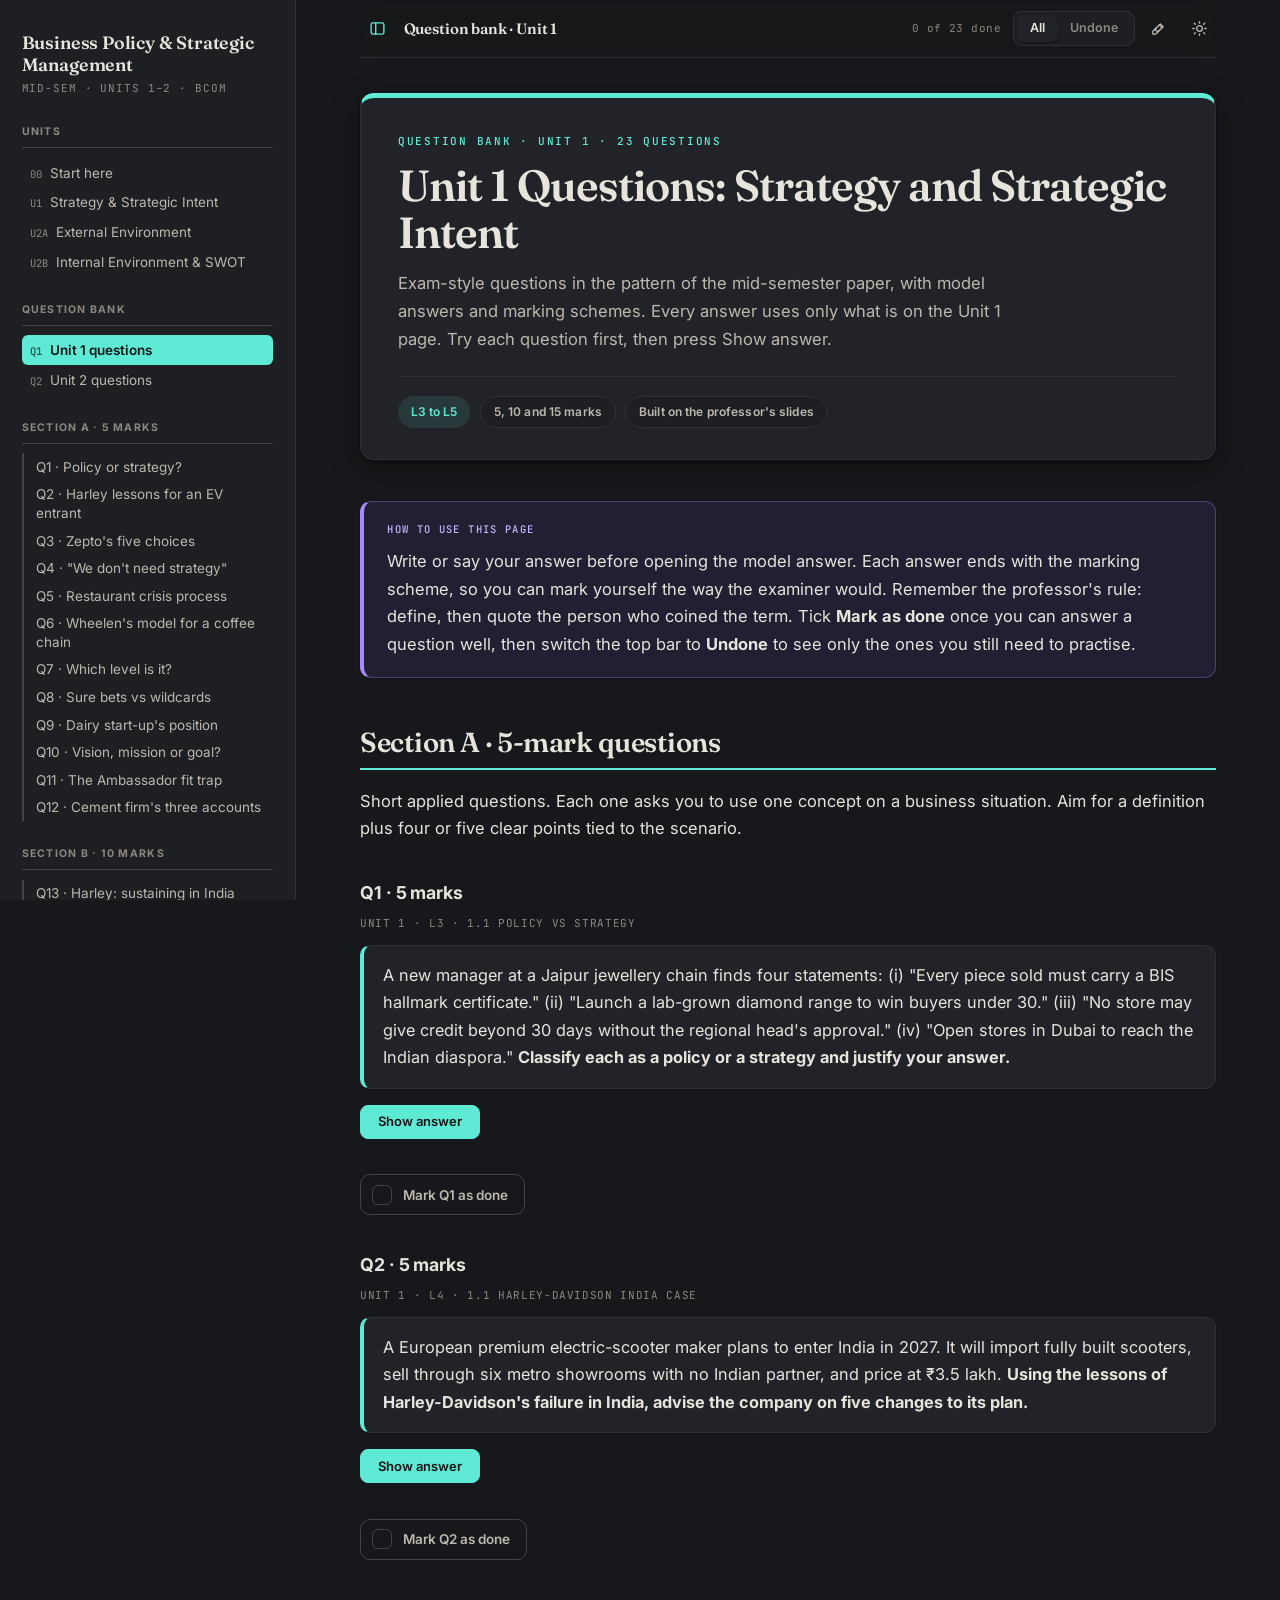
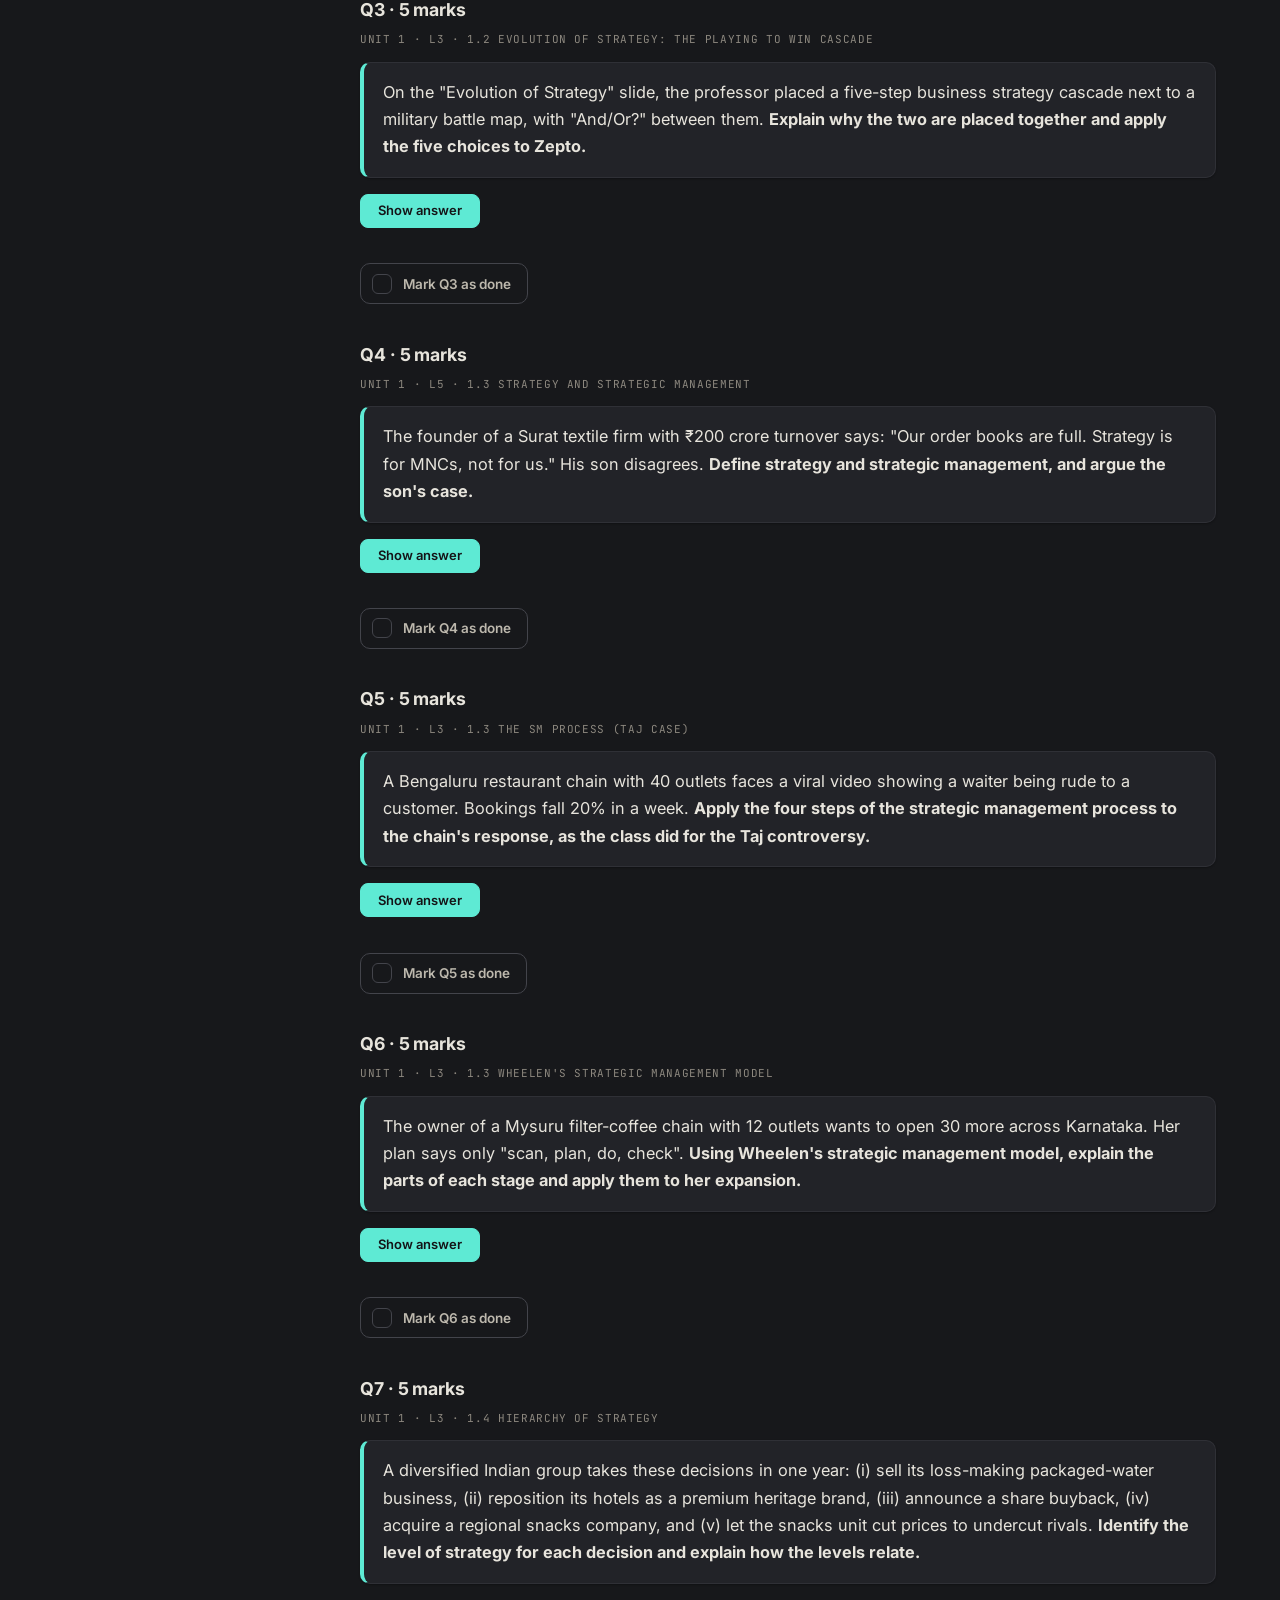
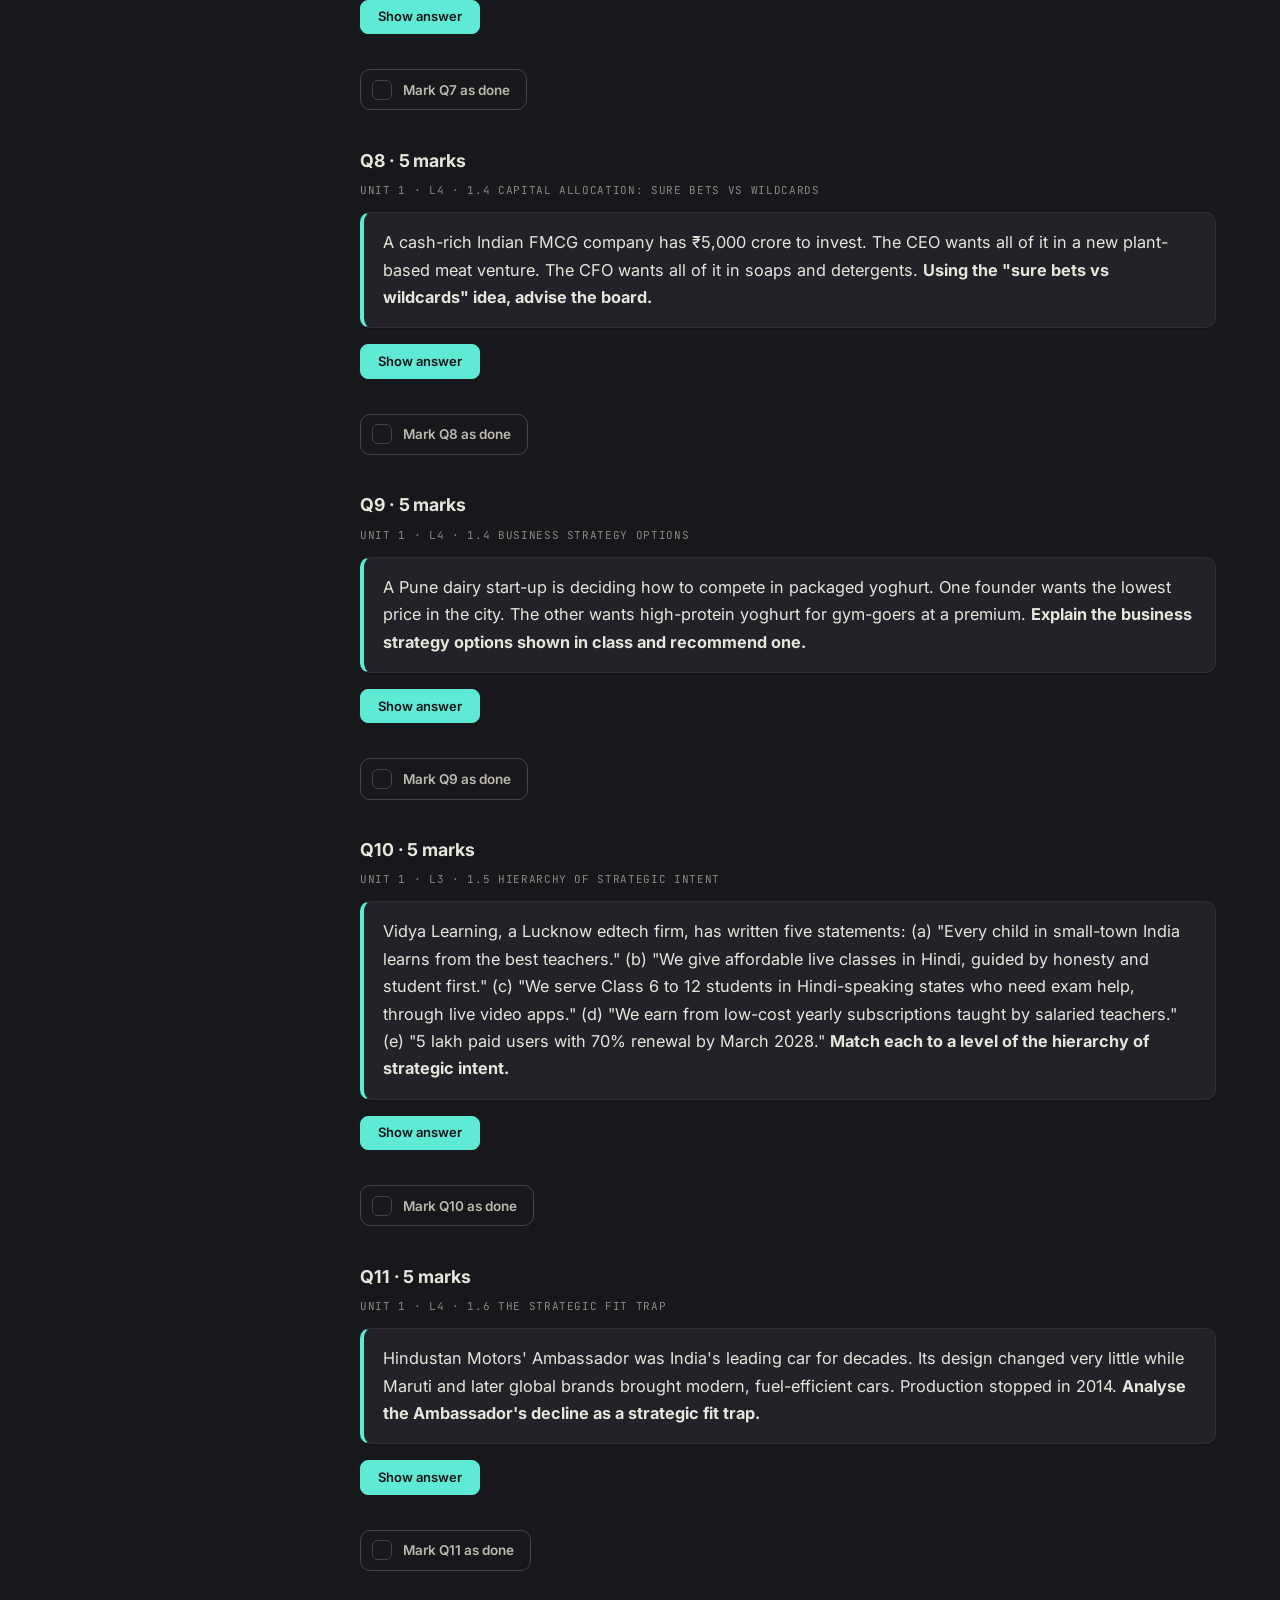
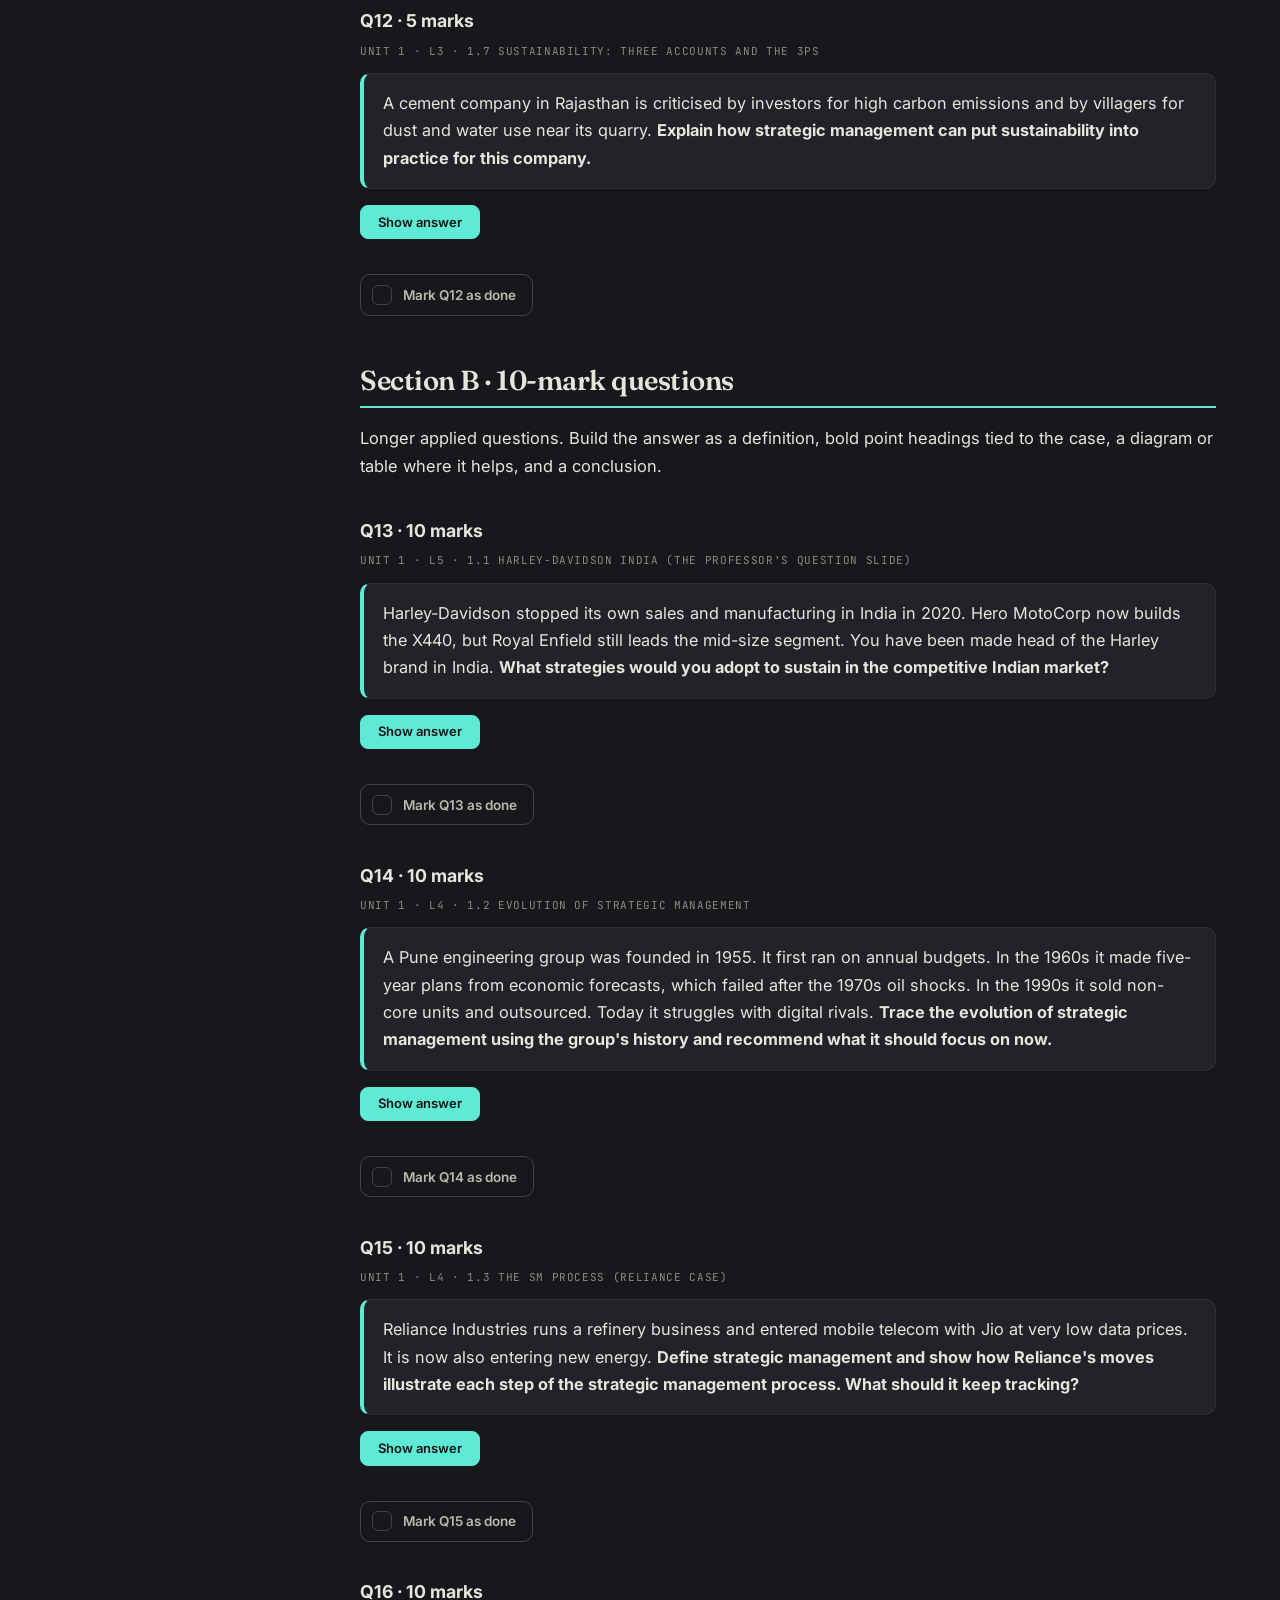
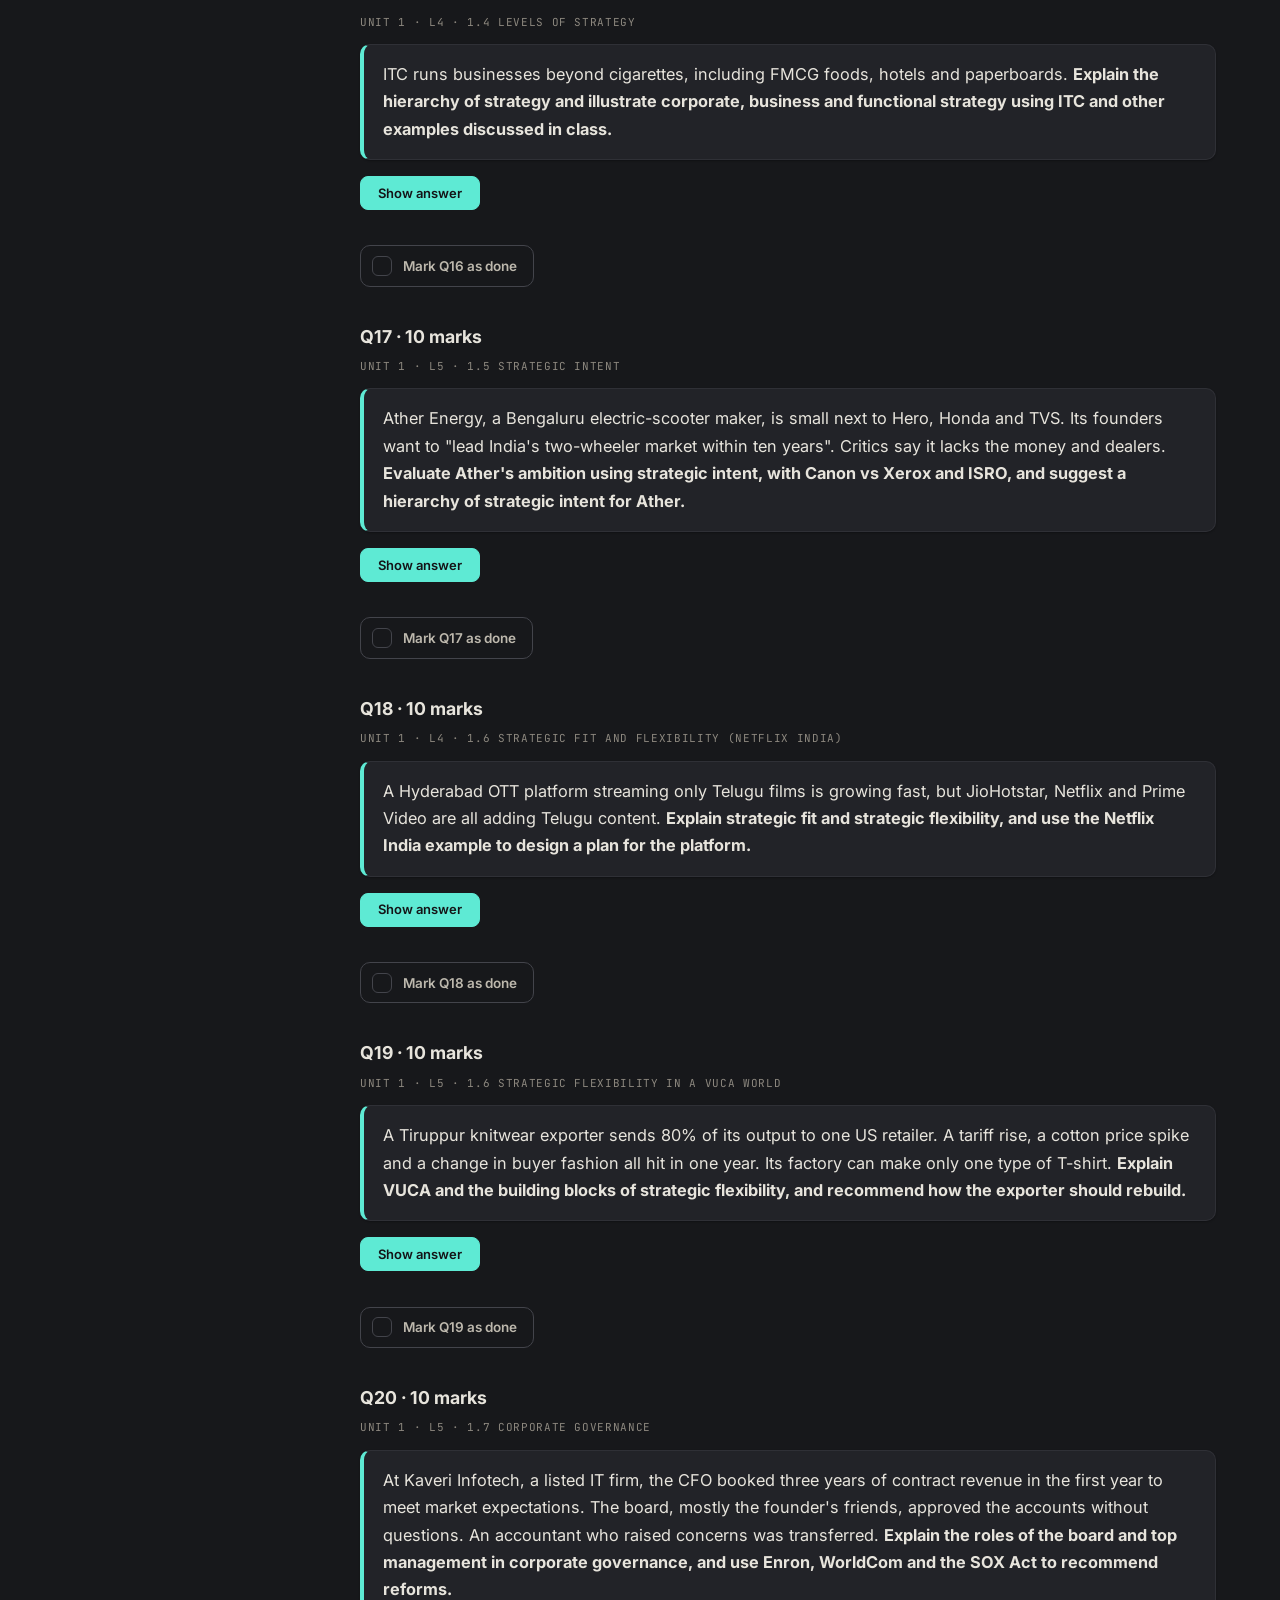
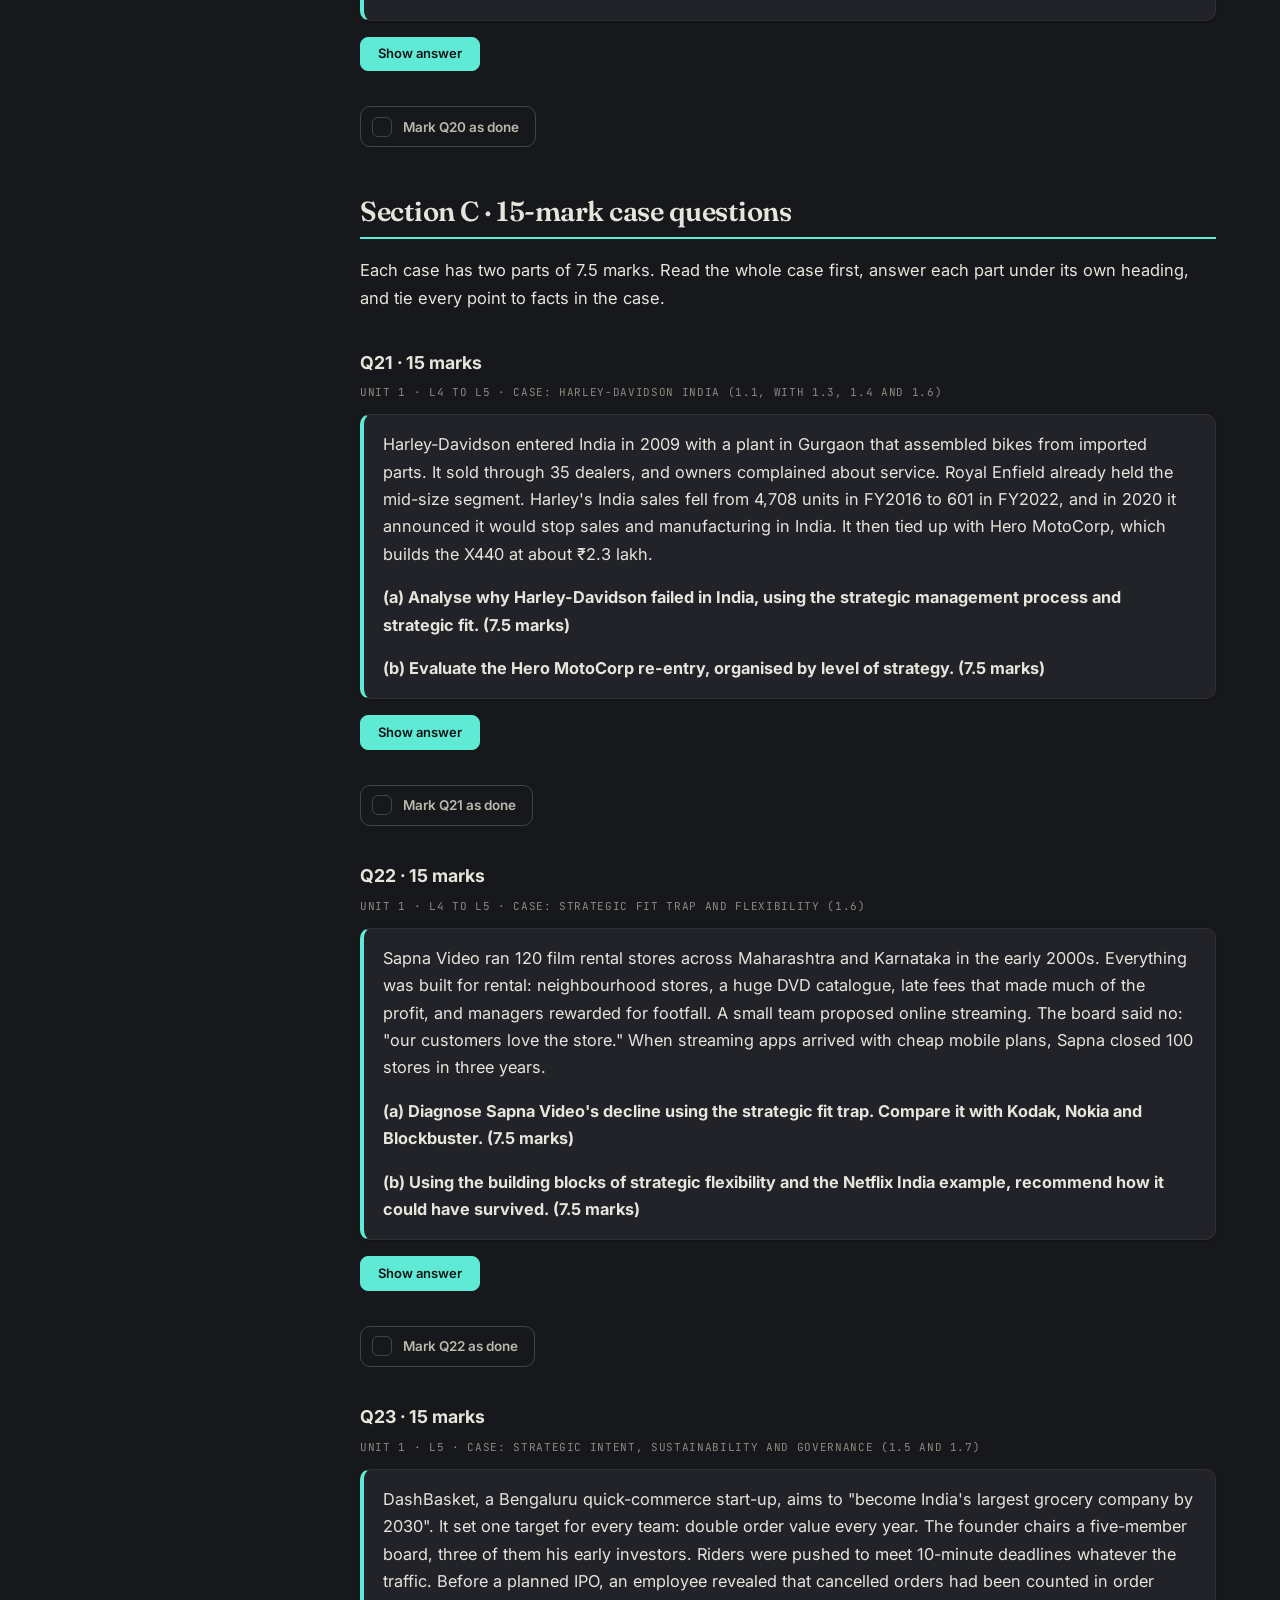
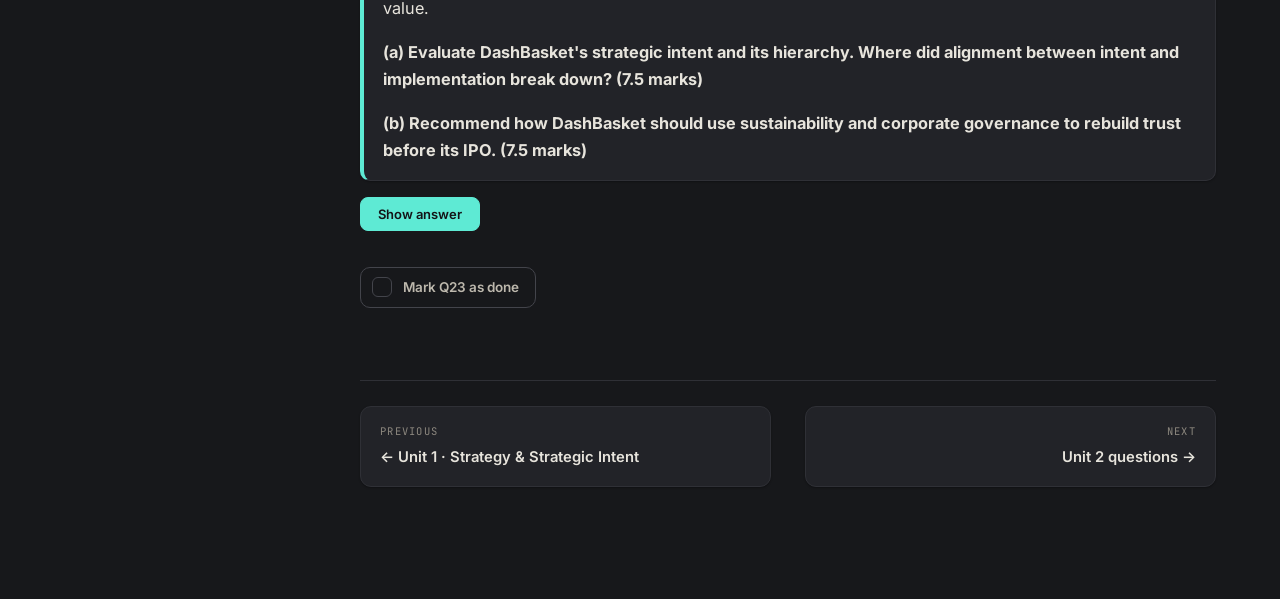
==== commit 7f067d8c: "Rewrite to the level of the professor's Unit 1 and Unit 2 decks; cases cut to briefs" ====
--- a/qbank-unit1.html
+++ b/qbank-unit1.html
@@ -30,44 +30,40 @@
     <h4>Section A · 5 marks</h4>
     <ul class="side-toc">
       <li><a href="#q1">Q1 · Policy or strategy?</a></li>
-      <li><a href="#q2">Q2 · Scope of business policy</a></li>
-      <li><a href="#q3">Q3 · Harley lessons for an EV entrant</a></li>
-      <li><a href="#q4">Q4 · Zepto's five choices</a></li>
-      <li><a href="#q5">Q5 · "We don't need strategy"</a></li>
-      <li><a href="#q6">Q6 · Restaurant crisis process</a></li>
-      <li><a href="#q7">Q7 · Wheelen's model for a coffee chain</a></li>
-      <li><a href="#q8">Q8 · Taj evaluation and control</a></li>
-      <li><a href="#q9">Q9 · Jio's external investors</a></li>
-      <li><a href="#q10">Q10 · Which level is it?</a></li>
-      <li><a href="#q11">Q11 · Sure bets vs wildcards</a></li>
-      <li><a href="#q12">Q12 · Dairy start-up's position</a></li>
-      <li><a href="#q13">Q13 · Vision, mission or goal?</a></li>
-      <li><a href="#q14">Q14 · The Ambassador fit trap</a></li>
-      <li><a href="#q15">Q15 · Cement firm's three accounts</a></li>
+      <li><a href="#q2">Q2 · Harley lessons for an EV entrant</a></li>
+      <li><a href="#q3">Q3 · Zepto's five choices</a></li>
+      <li><a href="#q4">Q4 · "We don't need strategy"</a></li>
+      <li><a href="#q5">Q5 · Restaurant crisis process</a></li>
+      <li><a href="#q6">Q6 · Wheelen's model for a coffee chain</a></li>
+      <li><a href="#q7">Q7 · Which level is it?</a></li>
+      <li><a href="#q8">Q8 · Sure bets vs wildcards</a></li>
+      <li><a href="#q9">Q9 · Dairy start-up's position</a></li>
+      <li><a href="#q10">Q10 · Vision, mission or goal?</a></li>
+      <li><a href="#q11">Q11 · The Ambassador fit trap</a></li>
+      <li><a href="#q12">Q12 · Cement firm's three accounts</a></li>
     </ul>
   </div>
 
   <div class="side-group">
     <h4>Section B · 10 marks</h4>
     <ul class="side-toc">
-      <li><a href="#q16">Q16 · Harley: sustaining in India</a></li>
-      <li><a href="#q17">Q17 · Engineering group's evolution</a></li>
-      <li><a href="#q18">Q18 · Jio through the 4 steps</a></li>
-      <li><a href="#q19">Q19 · ITC's three levels</a></li>
-      <li><a href="#q20">Q20 · Ather's strategic intent</a></li>
-      <li><a href="#q21">Q21 · Regional OTT fit and flexibility</a></li>
-      <li><a href="#q22">Q22 · Tiruppur exporter in VUCA</a></li>
-      <li><a href="#q23">Q23 · Functional strategy for a D2C brand</a></li>
-      <li><a href="#q24">Q24 · Governance failure at Kaveri Infotech</a></li>
+      <li><a href="#q13">Q13 · Harley: sustaining in India</a></li>
+      <li><a href="#q14">Q14 · Engineering group's evolution</a></li>
+      <li><a href="#q15">Q15 · Reliance through the 4 steps</a></li>
+      <li><a href="#q16">Q16 · ITC and the three levels</a></li>
+      <li><a href="#q17">Q17 · Ather's strategic intent</a></li>
+      <li><a href="#q18">Q18 · Regional OTT fit and flexibility</a></li>
+      <li><a href="#q19">Q19 · Tiruppur exporter in VUCA</a></li>
+      <li><a href="#q20">Q20 · Governance failure at Kaveri Infotech</a></li>
     </ul>
   </div>
 
   <div class="side-group">
     <h4>Section C · 15 marks</h4>
     <ul class="side-toc">
-      <li><a href="#q25">Q25 · Harley-Davidson India</a></li>
-      <li><a href="#q26">Q26 · Sapna Video's decline</a></li>
-      <li><a href="#q27">Q27 · DashBasket's growth at any cost</a></li>
+      <li><a href="#q21">Q21 · Harley-Davidson India</a></li>
+      <li><a href="#q22">Q22 · Sapna Video's decline</a></li>
+      <li><a href="#q23">Q23 · DashBasket's growth at any cost</a></li>
     </ul>
   </div>
 </aside>
@@ -76,13 +72,13 @@
 <div class="wrap">
 
   <header class="masthead">
-    <div class="mh-eyebrow">Question bank · Unit 1 · 27 questions</div>
+    <div class="mh-eyebrow">Question bank · Unit 1 · 23 questions</div>
     <h1>Unit 1 Questions: Strategy and Strategic Intent</h1>
-    <p class="mh-sub">Exam-style questions in the pattern of the mid-semester paper, with model answers and marking schemes. Try each question first, then press Show answer.</p>
+    <p class="mh-sub">Exam-style questions in the pattern of the mid-semester paper, with model answers and marking schemes. Every answer uses only what is on the Unit 1 page. Try each question first, then press Show answer.</p>
     <div class="mh-meta">
       <span class="chip">L3 to L5</span>
       <span class="chip plain">5, 10 and 15 marks</span>
-      <span class="chip plain">Built on the class slides and notes</span>
+      <span class="chip plain">Built on the professor's slides</span>
     </div>
   </header>
 
@@ -96,544 +92,492 @@
 
   <!-- Q1 -->
   <h3 id="q1">Q1 · 5 marks</h3>
-  <p class="q-meta">Unit 1 · L3 · Policy vs strategy</p>
-  <div class="q-text"><p>A new manager at a Jaipur jewellery chain lists four statements from the company handbook and board minutes: (i) "Every piece sold must carry a BIS hallmark certificate." (ii) "Launch a lab-grown diamond range to win buyers under 30." (iii) "No store may offer credit beyond 30 days without the regional head's approval." (iv) "Open stores in Dubai to reach the Indian diaspora." <strong>Classify each as a policy or a strategy and justify your answer using the nature and focus of each.</strong></p></div>
-  <div class="answer">
-    <p>Wheelen and Hunger define a <strong>policy</strong> as "a broad guideline for decision making that links the formulation of a strategy with its implementation". A <strong>strategy</strong> is the major plan of action chosen to reach the firm's goals (Schendel and Hatten). The notes separate them on nature and focus.</p>
-    <ul>
-      <li><strong>The basis:</strong> a policy is fixed, uniform and standing, and is decision-oriented: it sets boundaries for routine internal work. A strategy is dynamic and adaptable, and is action-oriented: it sets out steps to reach a target or respond to competition.</li>
-      <li><strong>(i) Hallmark certificate: policy.</strong> It applies to every sale, every day, and keeps internal practice uniform. It tells staff what must always be done.</li>
-      <li><strong>(ii) Lab-grown diamond range: strategy.</strong> It responds to an external change (younger buyers, cheaper lab-grown stones) and is a one-time plan of action aimed at a new target segment.</li>
-      <li><strong>(iii) Credit limit rule: policy.</strong> It sets a boundary on what store managers can and cannot do in a routine activity. It stays until the board changes it.</li>
-      <li><strong>(iv) Dubai stores: strategy.</strong> It is an action-oriented growth move that commits resources to a new market. It will be adapted as the firm learns about that market.</li>
-      <li><strong>Link:</strong> the two work together. Once the Dubai strategy is chosen, new policies (such as pricing rules for Gulf stores) will be needed to implement it.</li>
-    </ul>
-    <div class="box exam"><span class="box-label">Marking scheme</span><p>Definitions of policy and strategy with author: 1 mark. Correct classification with a reason based on nature or focus: 1 mark each for the four statements (4 marks). (The link point is a bonus that secures full marks if one reason is weak.)</p></div>
+  <p class="q-meta">Unit 1 · L3 · 1.1 Policy vs strategy</p>
+  <div class="q-text"><p>A new manager at a Jaipur jewellery chain finds four statements: (i) "Every piece sold must carry a BIS hallmark certificate." (ii) "Launch a lab-grown diamond range to win buyers under 30." (iii) "No store may give credit beyond 30 days without the regional head's approval." (iv) "Open stores in Dubai to reach the Indian diaspora." <strong>Classify each as a policy or a strategy and justify your answer.</strong></p></div>
+  <div class="answer">
+    <p>Schendel and Hatten define strategy as "the major plan of action chosen to reach its goals". The slide separates policy and strategy on two bases: nature and focus.</p>
+    <ul>
+      <li><strong>The basis:</strong> a policy is fixed, uniform and standing, and decision-oriented. It sets boundaries for routine internal work. A strategy is dynamic and adaptable, and action-oriented. It sets out steps to reach a target or react to competition.</li>
+      <li><strong>(i) Hallmark certificate: policy.</strong> It applies to every sale, every day, and keeps internal practice uniform.</li>
+      <li><strong>(ii) Lab-grown range: strategy.</strong> It reacts to an external change (younger buyers, cheaper stones) and is a plan of action aimed at a new target.</li>
+      <li><strong>(iii) Credit rule: policy.</strong> It sets what store managers can and cannot do in a routine activity.</li>
+      <li><strong>(iv) Dubai stores: strategy.</strong> It is an action-oriented growth move into a new market, and it will be adapted as the firm learns.</li>
+    </ul>
+    <div class="box exam"><span class="box-label">Marking scheme</span><p>Definition and the nature/focus basis: 1 mark. Correct classification with a reason: 1 mark each for the four statements (4 marks).</p></div>
   </div>
 
   <!-- Q2 -->
   <h3 id="q2">Q2 · 5 marks</h3>
-  <p class="q-meta">Unit 1 · L2 to L3 · Definition and scope of business policy</p>
-  <div class="q-text"><p>A commerce graduate joining the strategy team at Marico is told by her manager: "Business policy is just a set of rules in the HR manual." <strong>Correct the manager by defining business policy and explaining its scope.</strong></p></div>
-  <div class="answer">
-    <p>The manager is confusing a single policy with the subject of business policy. Wheelen and Hunger define business policy as "a previous name for strategic management. It has a general management orientation and tends to look inward with primary concern for integrating the corporation's many functional activities." It is the study of the whole firm from the top manager's chair, not one department's rulebook.</p>
-    <ul>
-      <li><strong>Environmental scanning:</strong> Marico must study external opportunities and threats (such as rising demand for natural personal care) and its internal strengths and weaknesses.</li>
-      <li><strong>Strategy formulation:</strong> setting mission and objectives, choosing strategies and framing policies. HR rules are only one small output of this stage.</li>
-      <li><strong>Strategy implementation:</strong> turning choices into programmes, budgets and procedures across marketing, finance, production and HR.</li>
-      <li><strong>Evaluation and control:</strong> checking results against targets and correcting course.</li>
-      <li><strong>Levels and governance:</strong> it covers corporate, business and functional strategy, and the role of the board, top management and stakeholders, including social responsibility.</li>
-    </ul>
-    <p>So business policy is integrative and general-management in nature. The HR manual is one functional piece inside it.</p>
-    <div class="box exam"><span class="box-label">Marking scheme</span><p>Definition with Wheelen and Hunger: 1 mark. Four scope areas explained and linked to Marico: 1 mark each for any four (4 marks).</p></div>
+  <p class="q-meta">Unit 1 · L4 · 1.1 Harley-Davidson India case</p>
+  <div class="q-text"><p>A European premium electric-scooter maker plans to enter India in 2027. It will import fully built scooters, sell through six metro showrooms with no Indian partner, and price at ₹3.5 lakh. <strong>Using the lessons of Harley-Davidson's failure in India, advise the company on five changes to its plan.</strong></p></div>
+  <div class="answer">
+    <p>Strategy is the major plan of action chosen to reach the firm's goals (Schendel and Hatten). Harley's plan did not adapt to the Indian market, and it stopped sales and manufacturing in India in 2020. The scooter maker's plan repeats its mistakes.</p>
+    <ul>
+      <li><strong>Build locally:</strong> Harley only assembled imported parts, so its bikes bore a 56% tax burden against 28% GST on bikes made in India. Local manufacturing would cut the ₹3.5 lakh price.</li>
+      <li><strong>Find a local partner:</strong> Harley had no Indian firm for supply, sales and service until Hero MotoCorp. An Indian partner gives the scooter maker all three.</li>
+      <li><strong>Widen reach:</strong> Harley had just 35 dealers for all of India. Six showrooms is even smaller. A tiered network of metro flagships plus a partner's outlets in smaller cities is needed.</li>
+      <li><strong>Build service back-up:</strong> Harley's 2015 fuel-pump recall of about 3,700 bikes hurt trust. Local spare parts and clear service prices are needed from day one.</li>
+      <li><strong>Check demand and competition:</strong> Harley had no clear demand outlook and came too late against Royal Enfield. The scooter maker should study how many buyers pay ₹3.5 lakh and add a lower-priced model against existing Indian EV brands.</li>
+    </ul>
+    <div class="box exam"><span class="box-label">Marking scheme</span><p>Five changes, each linked to a named Harley failure reason: 1 mark each (5 marks). Advice without the Harley link earns half marks per point.</p></div>
   </div>
 
   <!-- Q3 -->
   <h3 id="q3">Q3 · 5 marks</h3>
-  <p class="q-meta">Unit 1 · L4 · Harley-Davidson India case</p>
-  <div class="q-text"><p>A European premium electric-scooter maker plans to enter India in 2027. It intends to import fully built scooters, sell through six showrooms in metro cities and price at ₹3.5 lakh. <strong>Using the lessons of Harley-Davidson's failure in India, advise the company on five changes to its plan.</strong></p></div>
-  <div class="answer">
-    <p>Harley-Davidson entered India in 2009, assembled kits rather than building locally, and announced in 2020 that it would stop its own operations, handing sales and service to Hero MotoCorp. The scooter maker's plan repeats several of Harley's mistakes.</p>
-    <ul>
-      <li><strong>Build locally, not import:</strong> Harley had no full-scale manufacturing, so duties kept prices high. Local manufacturing or assembly of key parts would cut the ₹3.5 lakh price.</li>
-      <li><strong>Find a local partner:</strong> the notes list "no local partner" twice. An Indian partner brings supply chains, dealers and market knowledge, as Hero later did for Harley.</li>
-      <li><strong>Price for India with diverse price points:</strong> Harley sold only premium models. The firm should offer a lower-priced model alongside the flagship, so it has a clear demand outlook beyond a tiny segment.</li>
-      <li><strong>Widen reach and service backup:</strong> six metro showrooms repeat Harley's smaller scale of reach and poor service backup. It needs service centres and localised spare parts, especially for batteries.</li>
-      <li><strong>Product and marketing for the Indian consumer:</strong> design for Indian roads, heat and charging conditions, and market urban agility and modern features. Established players such as Ather and TVS will be the fierce competition, just as Royal Enfield was for Harley.</li>
-    </ul>
-    <div class="box exam"><span class="box-label">Marking scheme</span><p>Five changes, each linked to a named Harley failure reason: 1 mark each (5 marks). Advice without the Harley link earns half marks per point.</p></div>
+  <p class="q-meta">Unit 1 · L3 · 1.2 Evolution of strategy: the Playing to Win cascade</p>
+  <div class="q-text"><p>On the "Evolution of Strategy" slide, the professor placed a five-step business strategy cascade next to a military battle map, with "And/Or?" between them. <strong>Explain why the two are placed together and apply the five choices to Zepto.</strong></p></div>
+  <div class="answer">
+    <p>Strategy first came from the military setting, and business strategy grew out of it. The slide shows the business version as the <strong>Playing to Win</strong> cascade: five linked choices, each checked against the one above.</p>
+    <ul>
+      <li><strong>Winning aspiration:</strong> what winning looks like. Zepto wants to be the first app urban households open when they run out of daily needs.</li>
+      <li><strong>Where to play:</strong> which markets, customers and products. Dense city neighbourhoods, young working households, groceries and essentials.</li>
+      <li><strong>How to win:</strong> the advantage used there. Speed of delivery.</li>
+      <li><strong>Must-have capabilities:</strong> what the firm must be good at. Running dark stores, small warehouses close to customers.</li>
+      <li><strong>Enabling management systems:</strong> the systems and measures that support the choices. Tracking of delivery time and stock in each dark store.</li>
+    </ul>
+    <p>As in a battle plan, the choices must fit together. Dark stores only work where demand is dense, so "where to play" limits "how to win".</p>
+    <div class="box exam"><span class="box-label">Marking scheme</span><p>Military link explained: 1 mark. Each of the five choices applied to Zepto: 0.8 marks each (4 marks).</p></div>
   </div>
 
   <!-- Q4 -->
   <h3 id="q4">Q4 · 5 marks</h3>
-  <p class="q-meta">Unit 1 · L3 · Playing to Win choice cascade</p>
-  <div class="q-text"><p>In class, the professor listed five items under "evolution of strategy". <strong>Name the framework and apply its five choices to Zepto.</strong></p></div>
-  <div class="answer">
-    <p>The five items are the <strong>Playing to Win</strong> strategic choice cascade of A. G. Lafley and Roger Martin (2013). It shows that modern strategy is a linked set of choices, each one depending on the one above.</p>
-    <ul>
-      <li><strong>Winning aspiration:</strong> Zepto wants to be the default app for urban households' daily needs, the first thing they open when they run out of something.</li>
-      <li><strong>Where to play:</strong> dense urban neighbourhoods in large cities, young working households, groceries and daily essentials.</li>
-      <li><strong>How to win:</strong> speed. Delivery in about 10 minutes beats a trip to the kirana store and beats slower e-commerce.</li>
-      <li><strong>Must-have capabilities:</strong> a network of dark stores close to customers, accurate demand forecasting for each store, and fast picking and rider allocation.</li>
-      <li><strong>Enabling management systems:</strong> real-time dashboards on delivery time and stock-outs, store-level targets, and technology that links orders, inventory and riders.</li>
-    </ul>
-    <p>The choices fit together. If Zepto chose to play in small towns, the 10-minute "how to win" would not work, because dark stores need dense demand.</p>
-    <div class="box exam"><span class="box-label">Marking scheme</span><p>Framework named with authors: 1 mark. Each of the five choices applied correctly to Zepto: 0.8 marks each (4 marks).</p></div>
+  <p class="q-meta">Unit 1 · L5 · 1.3 Strategy and strategic management</p>
+  <div class="q-text"><p>The founder of a Surat textile firm with ₹200 crore turnover says: "Our order books are full. Strategy is for MNCs, not for us." His son disagrees. <strong>Define strategy and strategic management, and argue the son's case.</strong></p></div>
+  <div class="answer">
+    <p>Schendel and Hatten define business strategy as "the basic goals and objectives of the organisation; the major plan of action chosen to reach its goals as well as objectives". Strategic management is the process of formulating and implementing strategies to achieve those goals.</p>
+    <ul>
+      <li><strong>It answers two questions:</strong> where are we, and where do we want to go? Full order books answer only the first.</li>
+      <li><strong>It charts the future course:</strong> the slide says strategic management is important in charting the firm's future. The firm must decide now, for example, whether to grow exports or new fabrics.</li>
+      <li><strong>It keeps the firm competitive in a shifting environment:</strong> buyers can switch suppliers and fashion changes fast. Strategic management helps the firm prosper while things shift.</li>
+      <li><strong>It is a process with feedback:</strong> scanning, formulation, implementation, and evaluation and control. Regular scanning spots a fall in orders before it happens.</li>
+    </ul>
+    <p>So the son is right. Size does not matter, because any firm needs a plan for where it is going.</p>
+    <div class="box exam"><span class="box-label">Marking scheme</span><p>Definition of strategy with author: 1 mark. Definition of strategic management: 1 mark. Three arguments applied to the Surat firm: 1 mark each (3 marks).</p></div>
   </div>
 
   <!-- Q5 -->
   <h3 id="q5">Q5 · 5 marks</h3>
-  <p class="q-meta">Unit 1 · L5 · Strategy and importance of strategic management</p>
-  <div class="q-text"><p>The founder of a Surat textile firm with ₹200 crore turnover says: "We have full order books. Strategy is for MNCs, not for us." His son disagrees. <strong>Define strategy and strategic management, and argue the son's case.</strong></p></div>
-  <div class="answer">
-    <p>Schendel and Hatten define strategy as "the basic goals and objectives of the organisation, the major plan of action chosen to reach its goals as well as objectives". <strong>Strategic management</strong> is the process of formulating and implementing strategies to achieve the goals and objectives of an organisation. In simple terms it answers: where are we now, and where do we want to go?</p>
-    <ul>
-      <li><strong>It charts the future course:</strong> full order books describe today. Strategy decides where the firm will be in five years, for example whether to move into technical textiles or exports.</li>
-      <li><strong>It keeps the firm competitive in a shifting environment:</strong> buyers can switch to Bangladesh or Vietnam suppliers, and fashion changes fast. Strategic management forces the firm to scan for such shifts before orders dry up.</li>
-      <li><strong>It gives a clearer vision and sharper focus:</strong> Wheelen's survey found these to be the top benefits. Family members and managers would know which products and markets matter most.</li>
-      <li><strong>Small firms need it too:</strong> Wheelen notes that even small firms with more formal planning show better financial performance. It can start with three simple questions: where are we, where will we be if nothing changes, and is that acceptable?</li>
-    </ul>
-    <p>So the son is right. Strategy matters most when things look good, because that is when the firm has resources to prepare for change.</p>
-    <div class="box exam"><span class="box-label">Marking scheme</span><p>Definition of strategy with author: 1 mark. Definition of strategic management: 1 mark. Three arguments applied to the Surat firm: 1 mark each (3 marks).</p></div>
+  <p class="q-meta">Unit 1 · L3 · 1.3 The SM process (Taj case)</p>
+  <div class="q-text"><p>A Bengaluru restaurant chain with 40 outlets faces a viral video showing a waiter being rude to a customer. Bookings fall 20% in a week. <strong>Apply the four steps of the strategic management process to the chain's response, as the class did for the Taj controversy.</strong></p></div>
+  <div class="answer">
+    <p>Strategic management is the process of formulating and implementing strategies to achieve an organisation's goals. It has four steps joined by feedback. The class used them for the Taj restaurant video, and this crisis is similar.</p>
+    <ul>
+      <li><strong>Environmental scanning:</strong> externally, read cultural dynamics and how social media amplifies one clip. Internally, check front-line protocols: what staff were trained to do.</li>
+      <li><strong>Strategy formulation:</strong> set the brand positioning ("every diner is welcome") and a conflict and crisis management plan.</li>
+      <li><strong>Strategy implementation:</strong> write clear SOPs for handling guests, and train and empower staff to solve problems on the spot.</li>
+      <li><strong>Evaluation and control:</strong> track sentiment, Net Promoter Score and guest feedback. Run a corrective loop: update service manuals, improve staff communication and audit floor practice in all 40 outlets.</li>
+    </ul>
+    <p>The results feed back into scanning, so the process keeps running after the crisis.</p>
+    <div class="box exam"><span class="box-label">Marking scheme</span><p>Naming the four steps in order: 1 mark. Each step applied with a specific action for the chain: 1 mark each (4 marks).</p></div>
   </div>
 
   <!-- Q6 -->
   <h3 id="q6">Q6 · 5 marks</h3>
-  <p class="q-meta">Unit 1 · L3 · Strategic management process (Taj walk-through)</p>
-  <div class="q-text"><p>A Bengaluru restaurant chain with 40 outlets faces a viral video showing a waiter being rude to a customer who asked for a vegetarian plate. Bookings fall 20% in a week. <strong>Apply the four steps of the strategic management process to the chain's response.</strong></p></div>
-  <div class="answer">
-    <p>The strategic management process has four steps: environmental scanning, strategy formulation, strategy implementation, and evaluation and control. The class applied the same steps to a Taj hotel's social-media controversy, and the restaurant's crisis is similar.</p>
-    <ul>
-      <li><strong>Environmental scanning:</strong> externally, the chain must read cultural dynamics (food preferences are sensitive) and social-media amplification (one clip reaches lakhs of people). Internally, it must check its front-line protocols: what staff were trained to do and why the waiter behaved this way.</li>
-      <li><strong>Strategy formulation:</strong> choose a brand positioning (for example, "a place where every diner is welcome") and a conflict and crisis management plan, including a quick public apology and what it will change.</li>
-      <li><strong>Strategy implementation:</strong> write new SOPs for handling customer requests, and run employee training and empowerment so staff can solve problems on the spot.</li>
-      <li><strong>Evaluation and control:</strong> track sentiment on social media, Net Promoter Score and direct guest feedback. Run a corrective action loop: update service manuals, refine staff communication rules and audit floor practices across all 40 outlets so the incident does not repeat.</li>
-    </ul>
-    <p>The feedback from step four goes back into scanning, so the process keeps running after the crisis passes.</p>
-    <div class="box exam"><span class="box-label">Marking scheme</span><p>Naming the four steps in order: 1 mark. Each step applied with a specific action for the chain: 1 mark each (4 marks).</p></div>
+  <p class="q-meta">Unit 1 · L3 · 1.3 Wheelen's strategic management model</p>
+  <div class="q-text"><p>The owner of a Mysuru filter-coffee chain with 12 outlets wants to open 30 more across Karnataka. Her plan says only "scan, plan, do, check". <strong>Using Wheelen's strategic management model, explain the parts of each stage and apply them to her expansion.</strong></p></div>
+  <div class="answer">
+    <p>Strategic management is the process of formulating and implementing strategies to achieve an organisation's goals. Wheelen's model on the slide splits each of its four stages into named parts.</p>
+    <ul>
+      <li><strong>Environmental scanning (gathering information):</strong> external: natural (coffee supply and climate), societal (general forces such as young buyers' café habits) and task (industry analysis of rival cafés). Internal: structure, culture and resources such as her brewing know-how.</li>
+      <li><strong>Strategy formulation (long-range plans):</strong> mission (reason for existence), objectives (30 outlets by a set date), strategies (the plan, such as franchising in smaller towns) and policies (broad guidelines, such as "all beans from one roastery").</li>
+      <li><strong>Strategy implementation (putting it into action):</strong> programs (site selection, staff training), budgets (their cost) and procedures (the steps for brewing and billing in every outlet).</li>
+      <li><strong>Evaluation and control (monitoring performance):</strong> compare actual results, such as sales per outlet, with the objectives.</li>
+      <li><strong>Feedback and learning:</strong> make corrections as needed. If new outlets do badly, she goes back to scanning or changes the strategy.</li>
+    </ul>
+    <div class="box exam"><span class="box-label">Marking scheme</span><p>Each stage with its named parts applied: 1 mark each (4 marks). Feedback loop: 1 mark. Stages named without their parts earn half marks per stage.</p></div>
   </div>
 
   <!-- Q7 -->
   <h3 id="q7">Q7 · 5 marks</h3>
-  <p class="q-meta">Unit 1 · L3 · Wheelen's strategic management model (class slide)</p>
-  <div class="q-text"><p>The owner of a Mysuru filter-coffee chain with 12 outlets wants to open 30 more across Karnataka. Her plan so far says only "scan, plan, do, check". <strong>Using Wheelen's strategic management model, explain the components inside each of the four stages and apply them to her expansion.</strong></p></div>
-  <div class="answer">
-    <p>Wheelen and Hunger define strategic management as "a set of managerial decisions and actions that determines the long-run performance of a corporation". Their model, shown on the class slide, has four stages joined by a feedback loop, and each stage has its own components.</p>
-    <ul>
-      <li><strong>Environmental scanning (gathering information):</strong> externally, the <strong>natural</strong> environment (coffee supply and climate in Kodagu and Chikkamagaluru), the <strong>societal</strong> environment (general forces such as rising incomes and the café culture of young buyers) and the <strong>task</strong> environment (industry analysis: Café Coffee Day, Starbucks and local darshinis). Internally, her <strong>structure</strong> (chain of command), <strong>culture</strong> (beliefs, expectations, values) and <strong>resources</strong> (assets, skills, competencies, knowledge, such as her brewing know-how).</li>
-      <li><strong>Strategy formulation (developing long-range plans):</strong> <strong>mission</strong> (reason for existence: authentic filter coffee at a fair price), <strong>objectives</strong> (what results by when: 30 new outlets by March 2029), <strong>strategies</strong> (the plan to get there, such as franchising in Tier-2 towns) and <strong>policies</strong> (broad guidelines, such as "every outlet uses beans from the central roastery").</li>
-      <li><strong>Strategy implementation (putting strategy into action):</strong> <strong>programs</strong> (activities: site selection and staff training), <strong>budgets</strong> (cost of those programs) and <strong>procedures</strong> (the sequence of steps for brewing, cleaning and billing at every outlet).</li>
-      <li><strong>Evaluation and control (monitoring performance):</strong> compare <strong>performance</strong>, the actual results (sales per outlet, repeat customers), with the objectives.</li>
-      <li><strong>Feedback and learning:</strong> make corrections as needed at every stage. If Tier-2 outlets underperform, she rescans those markets or changes the strategy, instead of only fixing the procedures.</li>
-    </ul>
-    <div class="box exam"><span class="box-label">Marking scheme</span><p>Each of the four stages with its named components applied to the chain: 1 mark each (4 marks). Feedback loop to every stage explained: 1 mark. Naming the stages without their components earns half marks per stage.</p></div>
+  <p class="q-meta">Unit 1 · L3 · 1.4 Hierarchy of strategy</p>
+  <div class="q-text"><p>A diversified Indian group takes these decisions in one year: (i) sell its loss-making packaged-water business, (ii) reposition its hotels as a premium heritage brand, (iii) announce a share buyback, (iv) acquire a regional snacks company, and (v) let the snacks unit cut prices to undercut rivals. <strong>Identify the level of strategy for each decision and explain how the levels relate.</strong></p></div>
+  <div class="answer">
+    <p>The slide's hierarchy of strategy has three nested levels. Corporate strategy sets the overall direction of the company and management of its businesses. Business strategy covers competitive and cooperative strategies. Functional strategy maximises resource productivity.</p>
+    <ul>
+      <li><strong>(i) Selling water: corporate.</strong> Portfolio management, like ITC deciding which businesses to grow or hold.</li>
+      <li><strong>(ii) Hotel repositioning: business.</strong> A differentiation choice about how one unit competes, like Dyson's premium design.</li>
+      <li><strong>(iii) Buyback: functional (finance).</strong> Like Infosys's regular buybacks that return cash to shareholders.</li>
+      <li><strong>(iv) Acquiring a snacks firm: corporate.</strong> Mergers and acquisitions, like Walmart taking control of Flipkart.</li>
+      <li><strong>(v) Price cuts: business.</strong> A competitive move by one unit, close to cost leadership.</li>
+    </ul>
+    <p>The levels sit inside each other. Functional strategy supports business strategy, which supports corporate strategy.</p>
+    <div class="box exam"><span class="box-label">Marking scheme</span><p>Correct level with reason: 0.8 marks each for the five decisions (4 marks). Nesting explained: 1 mark.</p></div>
   </div>
 
   <!-- Q8 -->
   <h3 id="q8">Q8 · 5 marks</h3>
-  <p class="q-meta">Unit 1 · L4 · Evaluation and control (Taj walk-through, class slides)</p>
-  <div class="q-text"><p>After the controversy at a Taj restaurant, the hotel issued new SOPs and trained its staff. Three months later the general manager asks: "How do we know the new SOPs are working, and what do we do if they are not?" <strong>Explain the evaluation-and-control step for Taj and show how it feeds back into the earlier steps of the strategic management process.</strong></p></div>
-  <div class="answer">
-    <p>Evaluation and control is the fourth step of the strategic management process. In Wheelen's model it means monitoring performance: comparing actual results with the desired results and correcting course. The class slides split it into two parts for Taj.</p>
-    <ul>
-      <li><strong>Performance and sentiment tracking:</strong> track public sentiment analytics on social media, Net Promoter Scores (NPS) and direct guest feedback following the controversy. These tell the manager whether guests now see the brand as warm and welcoming.</li>
-      <li><strong>Corrective action loop:</strong> update service manuals, refine staff communication protocols and audit floor practices across hotel properties, so a similar brand-eroding incident does not happen at another Taj.</li>
-      <li><strong>Feedback to scanning:</strong> the results show whether the front-line protocols (internal) and the reading of cultural dynamics and social media (external) were right.</li>
-      <li><strong>Feedback to formulation and implementation:</strong> if NPS stays low, the brand positioning or the crisis response may need to change. If audits find staff ignoring the SOPs, the fix is more training and empowerment, not a new strategy.</li>
-      <li><strong>Why it matters:</strong> the process is a loop. Without this step the SOPs would be written once and never tested.</li>
-    </ul>
-    <div class="box exam"><span class="box-label">Marking scheme</span><p>Definition of evaluation and control: 1 mark. Performance and sentiment tracking with the named measures: 1 mark. Corrective action loop with its three actions: 1 mark. Feedback to the earlier steps with Taj examples: 1.5 marks. Conclusion on the loop: 0.5 marks.</p></div>
+  <p class="q-meta">Unit 1 · L4 · 1.4 Capital allocation: sure bets vs wildcards</p>
+  <div class="q-text"><p>A cash-rich Indian FMCG company has ₹5,000 crore to invest. The CEO wants all of it in a new plant-based meat venture. The CFO wants all of it in soaps and detergents. <strong>Using the "sure bets vs wildcards" idea, advise the board.</strong></p></div>
+  <div class="answer">
+    <p>Capital allocation is a corporate strategy decision: how much money each business gets. The slide draws it as 85% sure bets and 15% wildcards, joined by "middleness", with Meta as the example.</p>
+    <ul>
+      <li><strong>Sure bets (about 85%, around ₹4,250 crore):</strong> proven businesses with a low chance of loss. Soaps and detergents fit here.</li>
+      <li><strong>Wildcards (about 15%, around ₹750 crore):</strong> risky bets with a high potential upside. Plant-based meat fits here. If it fails, the loss is limited.</li>
+      <li><strong>Why not the CEO's plan:</strong> all the money in one unproven venture risks the whole firm.</li>
+      <li><strong>Why not the CFO's plan:</strong> all the money in today's businesses leaves nothing for the future.</li>
+      <li><strong>The Meta lesson:</strong> Meta funds its core apps and still bets on VR headsets. The FMCG firm should do the same and raise the wildcard share later if the venture works.</li>
+    </ul>
+    <div class="box exam"><span class="box-label">Marking scheme</span><p>Corporate-level capital allocation identified: 1 mark. Sure bets applied: 1 mark. Wildcards applied: 1 mark. Critique of both extremes: 1 mark. Recommendation with Meta: 1 mark.</p></div>
   </div>
 
   <!-- Q9 -->
   <h3 id="q9">Q9 · 5 marks</h3>
-  <p class="q-meta">Unit 1 · L4 · Strategy implementation (Jio's external investors, class slide)</p>
-  <div class="q-text"><p>Between 22 April and 7 June 2020, Jio Platforms signed eight deals with global investors, led by Facebook (₹43,574 crore for a 9.99% stake), followed by Silver Lake, Vista, General Atlantic, KKR, Mubadala and ADIA. In total it raised ₹97,885.65 crore. <strong>Explain why raising this external equity is part of strategy implementation for Reliance, and how it links to evaluation and control.</strong></p></div>
-  <div class="answer">
-    <p>Strategy implementation is putting strategy into action. In Wheelen's model it works through programs, budgets and procedures. Reliance's strategy for Jio was <strong>cost leadership</strong>, and the class slide lists "raised equity (global partners)" as one of its three implementation actions, with deploying capital and establishing SBU leadership.</p>
-    <ul>
-      <li><strong>It funds the budget:</strong> a cost-leadership network needs huge upfront capital for towers, spectrum and fibre. The ₹97,885.65 crore paid for the programs that the strategy required.</li>
-      <li><strong>Equity, not more debt:</strong> selling about a fifth of Jio Platforms brought in cash without adding interest costs, which keeps a low-price strategy affordable.</li>
-      <li><strong>Partners bring more than money:</strong> a tech giant (Facebook), private equity funds (Silver Lake, Vista, General Atlantic, KKR) and Gulf sovereign funds (Mubadala, ADIA) bring global credibility and, in Facebook's case, a route to WhatsApp users.</li>
-      <li><strong>Link to evaluation and control:</strong> the slide's last step is tracking subscriber monetisation, <strong>optimising debt</strong> and expanding into 5G and green tech. The stake sales are what made the debt reduction possible, and they also set a value on Jio that investors now track.</li>
-    </ul>
-    <div class="box exam"><span class="box-label">Marking scheme</span><p>Definition of implementation and its place in the process: 1 mark. Funding the cost-leadership programs: 1 mark. Equity vs debt point: 1 mark. Type of partners and what they add: 1 mark. Link to optimised debt in evaluation and control: 1 mark.</p></div>
+  <p class="q-meta">Unit 1 · L4 · 1.4 Business strategy options</p>
+  <div class="q-text"><p>A Pune dairy start-up is deciding how to compete in packaged yoghurt. One founder wants the lowest price in the city. The other wants high-protein yoghurt for gym-goers at a premium. <strong>Explain the business strategy options shown in class and recommend one.</strong></p></div>
+  <div class="answer">
+    <p>Business strategy decides how one business competes in its market. The slide gives four routes, each with a company example.</p>
+    <ul>
+      <li><strong>Cost leadership (D-Mart):</strong> the lowest cost, so the lowest prices. D-Mart owns its stores and pays suppliers fast for a discount. A new start-up lacks this scale against big dairies.</li>
+      <li><strong>Differentiation (Dyson):</strong> a premium price for unique design and engineering. This suits a firm with a clear product edge across the whole market.</li>
+      <li><strong>Focus or niche (Epigamia):</strong> unique features within a targeted niche. Epigamia sells Greek yoghurt to health-minded buyers. This is the second founder's idea.</li>
+      <li><strong>Customer value proposition (Zomato, Swiggy):</strong> hyper-local convenience, with delivery in under 30 minutes.</li>
+      <li><strong>Recommendation:</strong> focus, like Epigamia. The start-up cannot win on cost, but it can serve health-minded gym-goers well and reach them through delivery apps.</li>
+    </ul>
+    <div class="box exam"><span class="box-label">Marking scheme</span><p>Definition: 1 mark. Three options with the class example applied: 1 mark each (3 marks). Reasoned recommendation: 1 mark.</p></div>
   </div>
 
   <!-- Q10 -->
   <h3 id="q10">Q10 · 5 marks</h3>
-  <p class="q-meta">Unit 1 · L3 · Hierarchy of strategy</p>
-  <div class="q-text"><p>A diversified Indian group takes these decisions in one year: (i) sell its loss-making packaged-water business, (ii) reposition its hotel division as a luxury heritage brand, (iii) announce a share buyback through the finance team, (iv) acquire a regional snacks company, and (v) let the snacks unit cut prices to undercut rivals in Tier-2 towns. <strong>Identify the level of strategy for each decision and explain how the levels relate.</strong></p></div>
-  <div class="answer">
-    <p>Wheelen describes a <strong>hierarchy of strategy</strong>: corporate strategy sets the overall direction of the company and the management of its businesses, business strategy covers competitive and cooperative strategies, and functional strategy maximises resource productivity.</p>
-    <ul>
-      <li><strong>(i) Selling packaged water: corporate.</strong> It is portfolio management, answering "which industries should we compete in?"</li>
-      <li><strong>(ii) Hotel repositioning: business.</strong> It is a differentiation choice about how one unit competes in its market.</li>
-      <li><strong>(iii) Share buyback: functional (finance).</strong> Like Infosys's buybacks and bonus issues in the notes, it uses the finance function's resources to support shareholder value.</li>
-      <li><strong>(iv) Acquiring a snacks company: corporate.</strong> It is growth through mergers and acquisitions and needs capital allocation at group level, like Walmart taking over Flipkart.</li>
-      <li><strong>(v) Price cuts in Tier-2 towns: business.</strong> It is a competitive move by one unit, close to cost leadership.</li>
-      <li><strong>How they relate:</strong> the levels are nested. Functional strategies support business strategies, which support the corporate strategy. The buyback is possible only because corporate-level portfolio pruning freed cash.</li>
-    </ul>
-    <div class="box exam"><span class="box-label">Marking scheme</span><p>Correct level with reason: 0.8 marks each for the five decisions (4 marks). Nesting relationship explained: 1 mark.</p></div>
+  <p class="q-meta">Unit 1 · L3 · 1.5 Hierarchy of strategic intent</p>
+  <div class="q-text"><p>Vidya Learning, a Lucknow edtech firm, has written five statements: (a) "Every child in small-town India learns from the best teachers." (b) "We give affordable live classes in Hindi, guided by honesty and student first." (c) "We serve Class 6 to 12 students in Hindi-speaking states who need exam help, through live video apps." (d) "We earn from low-cost yearly subscriptions taught by salaried teachers." (e) "5 lakh paid users with 70% renewal by March 2028." <strong>Match each to a level of the hierarchy of strategic intent.</strong></p></div>
+  <div class="answer">
+    <p>Prahalad and Hamel (HBR, 1989) define strategic intent as "the goal of an organization in terms of a desired future strategic position". The slide draws its hierarchy as rings with vision at the centre.</p>
+    <ul>
+      <li><strong>(a) Vision (the centre):</strong> an inspiring picture of the desired future state and core values.</li>
+      <li><strong>(b) Mission:</strong> the basic operational scope, societal purpose and guiding principles.</li>
+      <li><strong>(c) Business definition:</strong> the business in terms of customer needs, target audiences and core technologies.</li>
+      <li><strong>(d) Business model:</strong> how the firm creates value, captures revenue and deploys resources.</li>
+      <li><strong>(e) Goals and objectives (outer ring):</strong> time-bound targets and KPIs that track progress.</li>
+    </ul>
+    <p>Moving out from the centre, each ring becomes more concrete and measurable.</p>
+    <div class="box exam"><span class="box-label">Marking scheme</span><p>Correct match with the level's meaning: 1 mark each (5 marks). Half a mark per level if only the match is given. If you draw the rings, put vision at the centre.</p></div>
   </div>
 
   <!-- Q11 -->
   <h3 id="q11">Q11 · 5 marks</h3>
-  <p class="q-meta">Unit 1 · L4 · Capital allocation: sure bets vs wildcards</p>
-  <div class="q-text"><p>A cash-rich Indian FMCG company has ₹5,000 crore to invest. The CEO wants to put all of it into a new plant-based meat venture. The CFO wants to put all of it into expanding soaps and detergents. <strong>Using the "sure bets vs wildcards" idea, advise the board.</strong></p></div>
-  <div class="answer">
-    <p>Capital allocation is a <strong>corporate strategy</strong> decision: how the group divides money across its businesses. The class drew it as two boxes, <strong>85% sure bets</strong> and <strong>15% wildcards</strong>, joined by a line marked "middleness".</p>
-    <ul>
-      <li><strong>Sure bets (about 85%, around ₹4,250 crore):</strong> proven businesses with a low chance of loss. Expanding soaps and detergents fits, because the firm knows the market, the brands and the distribution.</li>
-      <li><strong>Wildcards (about 15%, around ₹750 crore):</strong> new ventures with a high potential upside but high risk. Plant-based meat fits here. If it works it could become a new growth engine, and if it fails the loss is limited.</li>
-      <li><strong>Why not all into the CEO's idea:</strong> putting the whole amount into one unproven venture risks the firm's financial base.</li>
-      <li><strong>Why not all into the CFO's idea:</strong> putting everything into today's businesses gives no option on the future. That is how firms fall into the fit trap.</li>
-      <li><strong>The balance ("middleness"):</strong> the split protects today's profits while still buying a stake in tomorrow. The board can raise the wildcard share later if the venture proves itself.</li>
-    </ul>
-    <div class="box exam"><span class="box-label">Marking scheme</span><p>Identifying it as corporate-level capital allocation: 1 mark. Sure bets explained and applied: 1 mark. Wildcards explained and applied: 1 mark. Critique of both extremes: 1 mark. Recommendation with balance: 1 mark.</p></div>
+  <p class="q-meta">Unit 1 · L4 · 1.6 The strategic fit trap</p>
+  <div class="q-text"><p>Hindustan Motors' Ambassador was India's leading car for decades. Its design changed very little while Maruti and later global brands brought modern, fuel-efficient cars. Production stopped in 2014. <strong>Analyse the Ambassador's decline as a strategic fit trap.</strong></p></div>
+  <div class="answer">
+    <p>Strategic fit is "internal capabilities matching external opportunities". The fit trap is fitting today's market so tightly that the firm cannot move when the market changes.</p>
+    <ul>
+      <li><strong>Strong fit with the old market:</strong> with few rivals, a sturdy, simple car on old tooling was the right product.</li>
+      <li><strong>Scanning alignment failed:</strong> buyers began to want modern design and fuel efficiency, and the firm did not act on it.</li>
+      <li><strong>Core rigidities:</strong> too much focus on fit turned strengths into rigidities. The old plant and design stayed fixed, and the culture resisted change.</li>
+      <li><strong>The Innovator's Dilemma:</strong> Christensen's book, shown on the slide, explains how great firms fail when new technology arrives. Like Kodak with film and Nokia with old phones, the Ambassador kept serving yesterday's market.</li>
+      <li><strong>Lesson:</strong> fit needs strategic flexibility, the ability to shift strategies when the environment turns.</li>
+    </ul>
+    <div class="box exam"><span class="box-label">Marking scheme</span><p>Definition of fit and the trap: 1 mark. Four points applied, including one comparison with Kodak, Nokia or Blockbuster: 1 mark each (4 marks).</p></div>
   </div>
 
   <!-- Q12 -->
   <h3 id="q12">Q12 · 5 marks</h3>
-  <p class="q-meta">Unit 1 · L4 · Business strategy options</p>
-  <div class="q-text"><p>A Pune dairy start-up is deciding how to compete in packaged curd and yoghurt. One founder wants to sell at the lowest price in the city. The other wants high-protein, flavoured yoghurt at a premium. <strong>Explain the business strategy options open to the start-up, using examples from class, and recommend one.</strong></p></div>
-  <div class="answer">
-    <p>Business strategy decides how one business competes in its market. Wheelen calls it the level of competitive and cooperative strategies. The notes give four routes.</p>
-    <ul>
-      <li><strong>Cost leadership (D-Mart):</strong> D-Mart owns its stores instead of leasing them and pays suppliers quickly, so suppliers give it discounts. For the start-up this would need large scale and cheap milk sourcing, which a new firm does not have against Amul and Nandini.</li>
-      <li><strong>Differentiation (Dyson, Epigamia):</strong> charge a premium for something customers value. Epigamia built a brand on Greek yoghurt and new flavours, which is exactly the second founder's idea.</li>
-      <li><strong>Focus or niche:</strong> unique features for a targeted niche, such as gym-goers wanting high-protein snacks.</li>
-      <li><strong>Customer value proposition (Zomato, Swiggy):</strong> win on convenience, for example by listing on quick-commerce apps for under-30-minute delivery.</li>
-      <li><strong>Recommendation:</strong> a focused differentiation strategy. The start-up cannot beat the big co-operatives on cost, but it can win a premium niche of health-conscious urban buyers and reach them through quick-commerce apps.</li>
-    </ul>
-    <div class="box exam"><span class="box-label">Marking scheme</span><p>Definition of business strategy: 1 mark. Three options explained with a class example and applied: 1 mark each (3 marks). Reasoned recommendation: 1 mark.</p></div>
-  </div>
-
-  <!-- Q13 -->
-  <h3 id="q13">Q13 · 5 marks</h3>
-  <p class="q-meta">Unit 1 · L3 · Hierarchy of strategic intent</p>
-  <div class="q-text"><p>Vidya Learning, a Lucknow edtech firm, has written five statements: (a) "A future where every child in small-town India learns from the best teachers." (b) "We provide affordable live classes in Hindi for school students, guided by honesty and student first." (c) "We serve Class 6 to 12 students in Hindi-speaking states who need exam help, through live video and doubt-solving apps." (d) "We earn from low-cost annual subscriptions and paid test series, delivered by salaried teachers." (e) "Reach 5 lakh paid subscribers with 70% renewal by March 2028." <strong>Match each statement to a level of the hierarchy of strategic intent and explain each level.</strong></p></div>
-  <div class="answer">
-    <p>Strategic intent, a term from Hamel and Prahalad (HBR, 1989), is "the goal of an organisation in terms of a desired future strategic position". The professor's slide draws its hierarchy as concentric circles: vision is the core, and each outer ring (mission, business definition, business model, then goals and objectives) makes it more concrete, ending in measurable targets.</p>
-    <ul>
-      <li><strong>(a) Vision (the centre):</strong> an inspirational picture of the desired future state and core values. It describes what the firm wants to become.</li>
-      <li><strong>(b) Mission:</strong> the fundamental operational scope, societal purpose and guiding principles. It says what the firm does now and the values it follows.</li>
-      <li><strong>(c) Business definition:</strong> the business explained in terms of customer needs, target audiences and core technologies. It answers who is served, what need is met and how (Abell's three dimensions, in Hill).</li>
-      <li><strong>(d) Business model:</strong> how the firm creates value, captures revenue and deploys resources.</li>
-      <li><strong>(e) Goals and objectives (the outermost ring):</strong> time-bound targets and KPIs that track progress. Because it is quantified and dated, Wheelen would call it an objective rather than an open-ended goal.</li>
-    </ul>
-    <div class="box exam"><span class="box-label">Marking scheme</span><p>Correct match with the level's meaning: 1 mark each for the five statements (5 marks). Deduct half a mark per level if only the match is given with no explanation. If you draw the rings, put vision at the centre, as on the slide.</p></div>
-  </div>
-
-  <!-- Q14 -->
-  <h3 id="q14">Q14 · 5 marks</h3>
-  <p class="q-meta">Unit 1 · L4 · Strategic fit trap</p>
-  <div class="q-text"><p>Hindustan Motors' Ambassador was India's dominant car for decades. It changed very little in design while Maruti and later global brands brought modern, fuel-efficient cars. Production stopped in 2014. <strong>Analyse the Ambassador's decline as a strategic fit trap.</strong></p></div>
-  <div class="answer">
-    <p>Strategic fit is internal capabilities matching external opportunities. The <strong>fit trap</strong> happens when a firm fits one environment so tightly that its strengths turn into <strong>core rigidities</strong>: processes become fixed and the culture resists change.</p>
-    <ul>
-      <li><strong>Perfect fit with the old environment:</strong> in a closed, licence-controlled market with few rivals, a sturdy, simple car built on old tooling was the right product. The Ambassador fitted that world well.</li>
-      <li><strong>The environment changed:</strong> Maruti's entry in the 1980s and liberalisation after 1991 brought choice, modern design and fuel efficiency. Environmental scanning alignment failed, because the firm did not act on what the market now wanted.</li>
-      <li><strong>Strengths became rigidities:</strong> the old plant, old design and dependable government and taxi buyers kept it from investing in new models. This is the risk of over-optimisation.</li>
-      <li><strong>The Innovator's Dilemma:</strong> Christensen shows that leaders listen to their current customers and ignore change until too late. Like Kodak with digital and Nokia with smartphones, Hindustan Motors kept serving old buyers while the mass market moved.</li>
-      <li><strong>Lesson:</strong> fit must be balanced by strategic flexibility (learning, dynamic capabilities, real options), or a fit firm becomes a trapped firm.</li>
-    </ul>
-    <div class="box exam"><span class="box-label">Marking scheme</span><p>Definition of strategic fit and the fit trap: 1 mark. Four analysis points applied to the Ambassador, including one comparison with Kodak, Nokia or Blockbuster: 1 mark each (4 marks).</p></div>
-  </div>
-
-  <!-- Q15 -->
-  <h3 id="q15">Q15 · 5 marks</h3>
-  <p class="q-meta">Unit 1 · L3 · Sustainability: three accounts and the 3Ps</p>
-  <div class="q-text"><p>A cement company in Rajasthan is criticised by investors for high carbon emissions and by villagers for dust and water use near its quarry. <strong>Explain how strategic management can make sustainability operational for this company through the three accounts of the triple bottom line.</strong></p></div>
-  <div class="answer">
-    <p>The notes say sustainability is a core strategic pillar alongside globalisation and innovation. John Elkington's <strong>triple bottom line</strong> (1994) asks firms to report on three Ps: people, planet and profit. Strategic management makes this real through three accounts.</p>
-    <ul>
-      <li><strong>Profit account:</strong> long-term financial viability and shareholder returns amid environmental shifts. Investors worry that carbon rules will raise costs, so the firm needs a plan that protects profit, such as more blended cement and waste-heat power, which also cut fuel bills.</li>
-      <li><strong>People account (social responsibility):</strong> obligations to employees, customers and local communities, balancing Carroll's economic, legal, ethical and discretionary responsibilities. Dust control, health camps and fair water sharing with villages meet ethical duties, while CSR spending under Section 135 of the Companies Act meets the legal one.</li>
-      <li><strong>Planet account (environmental responsibility):</strong> moving towards zero impact through renewables, waste reduction and recycling, with ISO 14001 certification. Using fly ash and slag in cement reduces emissions and uses others' waste.</li>
-      <li><strong>Why it is strategic:</strong> integrating sustainability mitigates risk (fines, protests, investor exits) and encourages innovation in products and processes.</li>
-    </ul>
-    <div class="box exam"><span class="box-label">Marking scheme</span><p>Triple bottom line with Elkington: 1 mark. Each account explained and applied to the cement firm: 1 mark each (3 marks). Risk and innovation point: 1 mark.</p></div>
+  <p class="q-meta">Unit 1 · L3 · 1.7 Sustainability: three accounts and the 3Ps</p>
+  <div class="q-text"><p>A cement company in Rajasthan is criticised by investors for high carbon emissions and by villagers for dust and water use near its quarry. <strong>Explain how strategic management can put sustainability into practice for this company.</strong></p></div>
+  <div class="answer">
+    <p>The class notes say the role of strategic management is sustainability. The slide puts it into practice through three accounts, drawn as the 3Ps: people, planet and profit.</p>
+    <ul>
+      <li><strong>Profit account:</strong> long-term financial viability and shareholder returns despite environmental shifts. Cutting fuel use lowers both cost and emissions, which answers investors.</li>
+      <li><strong>People account:</strong> duties to employees, customers and local communities, balancing economic, legal, ethical and discretionary responsibilities. Dust control and fair water sharing meet the villagers' concerns.</li>
+      <li><strong>Planet account:</strong> moving towards zero impact through renewable resources, waste reduction, recycling, and ISO and LEED certification.</li>
+      <li><strong>The stool:</strong> the 3Ps are the legs of a stool. Take one away and the business falls.</li>
+      <li><strong>Why it pays:</strong> sustainability lowers risk, encourages innovation and lifts employee engagement, which the slide links to 3.9x higher EPS growth.</li>
+    </ul>
+    <div class="box exam"><span class="box-label">Marking scheme</span><p>Link between SM and sustainability: 1 mark. Each account applied to the cement firm: 1 mark each (3 marks). Stool or benefits point: 1 mark.</p></div>
   </div>
 
   <h2 class="sec qb-divider">Section B · 10-mark questions</h2>
   <p>Longer applied questions. Build the answer as a definition, bold point headings tied to the case, a diagram or table where it helps, and a conclusion.</p>
 
-  <!-- Q16 -->
-  <h3 id="q16">Q16 · 10 marks</h3>
-  <p class="q-meta">Unit 1 · L5 · Harley-Davidson India (the professor's question slide)</p>
-  <div class="q-text"><p>Harley-Davidson stopped its own sales and manufacturing in India in 2020. Hero MotoCorp now builds and sells a smaller Harley, the X440, but Royal Enfield still leads the mid-size segment and Triumph, KTM and others are expanding. You have been appointed head of the Harley brand in India. <strong>What strategies would you adopt to sustain in the competitive Indian market?</strong></p></div>
-  <div class="answer">
-    <p>Strategic fit is internal capabilities matching external opportunities. Harley failed in India because its strategy did not fit the market. A strategy to sustain must fix each reason for failure. The professor's slide groups the strategies under three heads: <strong>stakeholders, product and branding</strong>.</p>
-    <p><strong>Why Harley failed (the problems to fix):</strong> no full-scale manufacturing, so assembled bikes bore a 56% tax burden (GST 28% + customs duty 25% + cess 3%) against 28% GST for bikes made in India. A small reach of just 35 dealerships, each selling under 70 bikes a year. Poor service back-up, with a 2015 fuel-pump recall of nearly 3,700 bikes. No clear demand outlook, no local partner, and a late start against Royal Enfield.</p>
-    <ul>
-      <li><strong>Product: expand the joint mid-capacity platform with Hero MotoCorp.</strong> Offer competitive sub-500cc motorcycles that challenge the established leaders. This answers Royal Enfield on its own ground and gives a clear demand outlook, since the mid-size segment is where Indian buyers are.</li>
-      <li><strong>Product: manufacture fully in India at diverse price points.</strong> Full local manufacturing removes the 56% tax burden. A ladder of models, from an entry bike to the imported flagships, widens the market beyond a few rich buyers.</li>
-      <li><strong>Stakeholders: a tiered retail strategy.</strong> Flagship showrooms in the metros to keep the premium image, plus Hero's wide network in smaller cities. This fixes the 35-dealer reach.</li>
-      <li><strong>Stakeholders: localise spare parts and set transparent service pricing.</strong> Lower total ownership cost and build trust among first-time buyers. This fixes the service record.</li>
-      <li><strong>Stakeholders: rebuild dealer trust.</strong> In 2020 Hero kept only 10 of Harley's 33 dealers, and dealers such as Rishi Agarwal of Capital Harley lost ₹2–3 crore per location on showroom infrastructure. Fair contracts and notice periods make dealers willing to invest again.</li>
-      <li><strong>Branding: pivot the marketing.</strong> Move from the heavy-cruiser image to daily urban agility, modern tech features and versatile riding, so the brand appeals to younger Indian buyers beyond traditional cruiser loyalists.</li>
-      <li><strong>Evaluation and control:</strong> track sales per dealer, service complaints, repeat buyers and share of the sub-500cc segment, and correct the plan each quarter.</li>
-    </ul>
-    <p><strong>Conclusion:</strong> Harley's brand is still strong. To sustain in India it must use a local partner, local production and a wide service network, and sell bikes Indians actually ride. These are the reasons it failed, turned into strategies.</p>
-    <div class="box exam"><span class="box-label">Marking scheme</span><p>Definition (strategic fit) and the three slide heads as structure: 1 mark. Diagnosis with at least three failure reasons and slide figures: 2 marks. Product strategies: 2 marks. Stakeholder strategies (retail, service, dealers): 2.5 marks. Branding strategy: 1 mark. Evaluation measures and conclusion: 1.5 marks. Each strategy must be tied to the failure reason it fixes for full marks.</p></div>
-  </div>
-
-  <!-- Q17 -->
-  <h3 id="q17">Q17 · 10 marks</h3>
-  <p class="q-meta">Unit 1 · L4 · Evolution of strategic management</p>
-  <div class="q-text"><p>A Pune engineering group was founded in 1955. In its first decade it ran on annual budgets. In the 1960s it drew up five-year plans based on economic forecasts. After the oil shocks of the 1970s those plans failed. In the 1990s it sold non-core units and outsourced. Today it struggles with digital rivals. <strong>Trace the evolution of strategic management using the group's history and recommend what the group should focus on now.</strong></p></div>
-  <div class="answer">
-    <p>Strategic management grew in five phases, each replacing the one before when it stopped working (Grant, Figure 1.4). The group's history follows them closely.</p>
+  <!-- Q13 -->
+  <h3 id="q13">Q13 · 10 marks</h3>
+  <p class="q-meta">Unit 1 · L5 · 1.1 Harley-Davidson India (the professor's question slide)</p>
+  <div class="q-text"><p>Harley-Davidson stopped its own sales and manufacturing in India in 2020. Hero MotoCorp now builds the X440, but Royal Enfield still leads the mid-size segment. You have been made head of the Harley brand in India. <strong>What strategies would you adopt to sustain in the competitive Indian market?</strong></p></div>
+  <div class="answer">
+    <p>Strategy is the major plan of action chosen to reach the firm's goals (Schendel and Hatten). Harley's earlier strategy did not adapt to the Indian market. The slide groups the answer under three heads: <strong>stakeholders, product and branding</strong>. Each strategy below fixes one failure reason.</p>
+    <p><strong>Product</strong></p>
+    <ul>
+      <li><strong>Build fully in India with Hero:</strong> imported parts carried a 56% tax burden against 28% GST on local bikes. Local production with Hero removes it.</li>
+      <li><strong>Expand the joint mid-capacity platform:</strong> offer more sub-500cc bikes against the market leaders. This answers Royal Enfield on its own ground and fixes the unclear demand outlook. The X440 at about ₹2.3 lakh shows the price point works.</li>
+    </ul>
+    <p><strong>Stakeholders</strong></p>
+    <ul>
+      <li><strong>Tiered retail:</strong> flagship showrooms in the metros plus Hero's wide network in smaller cities. This fixes the reach of just 35 dealers.</li>
+      <li><strong>Local spare parts and transparent service pricing:</strong> lower ownership cost and build trust with first-time buyers. This fixes the poor service back-up, such as the 2015 recall of about 3,700 bikes.</li>
+      <li><strong>Rebuild dealer trust:</strong> in 2020 Hero kept only 10 of 33 dealers, and each lost about ₹2–3 crore on showrooms. Fair contracts make dealers willing to invest again.</li>
+    </ul>
+    <p><strong>Branding</strong></p>
+    <ul>
+      <li><strong>New marketing pitch:</strong> daily urban agility, modern tech and versatile riding, to reach younger buyers beyond cruiser loyalists.</li>
+      <li><strong>E-commerce merchandise:</strong> sell official merchandise and apparel online, so lifestyle fans become future owners.</li>
+      <li><strong>Use the fan community:</strong> owners' clubs still ride together for "the bond". Rides and events keep the brand alive.</li>
+    </ul>
+    <p><strong>Conclusion:</strong> Harley's brand is still strong. With a local partner, local production, wider service and bikes priced for India, its failure reasons turn into its strategy.</p>
+    <div class="box exam"><span class="box-label">Marking scheme</span><p>Definition and the three heads as structure: 1 mark. Product strategies: 2.5 marks. Stakeholder strategies: 3 marks. Branding strategies: 2 marks. Each strategy tied to a failure reason: 1 mark. Conclusion: 0.5 marks.</p></div>
+  </div>
+
+  <!-- Q14 -->
+  <h3 id="q14">Q14 · 10 marks</h3>
+  <p class="q-meta">Unit 1 · L4 · 1.2 Evolution of strategic management</p>
+  <div class="q-text"><p>A Pune engineering group was founded in 1955. It first ran on annual budgets. In the 1960s it made five-year plans from economic forecasts, which failed after the 1970s oil shocks. In the 1990s it sold non-core units and outsourced. Today it struggles with digital rivals. <strong>Trace the evolution of strategic management using the group's history and recommend what it should focus on now.</strong></p></div>
+  <div class="answer">
+    <p>The slide shows strategic management growing in five phases from 1950 to 2018. Each phase replaced the one before when it stopped working.</p>
     <figure class="dia">
 <pre>
-  1950s Financial budgeting → 1960s Corporate planning → 1970s Emergence of
+  1950 Financial budgeting → 1960 Corporate planning → 1970 Emergence of
   strategic management → 1980-1990 Quest for competitive advantage →
   2000-2018 Adapting to turbulence
 </pre>
     </figure>
     <ul>
-      <li><strong>Financial budgeting (1950s):</strong> control came through operational budgets and DCF capital budgeting. DuPont used DuPont analysis (ROE split into margin, asset turnover and leverage) with DCF to judge investments in nylon and Dacron. The group's annual budgets in its first decade belong here.</li>
-      <li><strong>Corporate planning (1960s to early 1970s):</strong> formal multi-year plans built on macroeconomic forecasts, assuming steady growth. The professor's slide shows both portfolio tools of this era: the GE-McKinsey nine-cell matrix (industry attractiveness vs competitive strength) and the BCG growth-share matrix (market growth vs market share). The group's five-year plans match this.</li>
-      <li><strong>Emergence of strategic management (late 1970s to 1980s):</strong> global shocks such as the oil crises of 1974 and 1979 made forecasts useless. Firms looked outward to industry analysis and competitive positioning. The failure of the group's plans after the oil shocks is exactly why this phase began.</li>
-      <li><strong>Quest for competitive advantage (1980 to 1990):</strong> emphasis on resources and capabilities, shareholder value, and refocusing, outsourcing, delayering and cost cutting. The group's sale of non-core units and outsourcing in the 1990s fits.</li>
-      <li><strong>Adapting to turbulence (2000 to 2018 and after):</strong> exploiting digital technology, the quest for flexibility and strategic innovation, strategic alliances, and social and environmental responsibility. Rigid five-year plans give way to continuous innovation, and firms depend on ecosystems, such as the Samsung Galaxy, Apple and Amazon ecosystems.</li>
-      <li><strong>Recommendation for today:</strong> the group is stuck in phase four thinking. It should (1) add digital services such as sensors and remote monitoring to its machines, (2) form alliances with software firms instead of building everything itself, (3) replace the fixed plan with rolling reviews, and (4) build sustainability targets into strategy.</li>
-    </ul>
-    <p><strong>Conclusion:</strong> each phase solved the last one's weakness. The group survived by moving through them, and it will survive digital rivals only by fully entering the turbulence phase.</p>
-    <div class="box exam"><span class="box-label">Marking scheme</span><p>Flowchart or list of five phases in order: 1 mark. Each phase explained and matched to the group: 1.4 marks each (7 marks). Recommendation for today: 1.5 marks. Conclusion: 0.5 marks.</p></div>
+      <li><strong>Financial budgeting (1950s):</strong> control through operational budgets and DCF capital budgeting, as DuPont did. The group's annual budgets belong here.</li>
+      <li><strong>Corporate planning (1960s):</strong> multi-year plans from medium-term economic forecasts, assuming steady growth. The GE nine-cell and BCG matrices come from this era. The group's five-year plans match.</li>
+      <li><strong>Emergence of strategic management (1970s):</strong> the oil crises broke forecasting, so firms turned to industry analysis and competitive positioning. The failure of the group's plans is why this phase began.</li>
+      <li><strong>Quest for competitive advantage (1980s–1990s):</strong> resources and capabilities, shareholder value, and refocusing, outsourcing, delayering and cost cutting. The group's sale of non-core units fits.</li>
+      <li><strong>Adapting to turbulence (2000s–2018):</strong> digital technology, flexibility and strategic innovation, alliances, and social and environmental responsibility. Firms compete through ecosystems, like Samsung Galaxy and Amazon.</li>
+      <li><strong>Recommendation:</strong> the group is stuck in phase four. It should add digital services to its machines, form alliances with software firms, replace the fixed five-year plan with continuous innovation, and build environmental targets into strategy.</li>
+    </ul>
+    <p><strong>Conclusion:</strong> each phase fixed the weakness of the last. The group will beat digital rivals only by fully entering the turbulence phase.</p>
+    <div class="box exam"><span class="box-label">Marking scheme</span><p>Five phases in order: 1 mark. Each phase explained and matched to the group: 1.4 marks each (7 marks). Recommendation: 1.5 marks. Conclusion: 0.5 marks.</p></div>
+  </div>
+
+  <!-- Q15 -->
+  <h3 id="q15">Q15 · 10 marks</h3>
+  <p class="q-meta">Unit 1 · L4 · 1.3 The SM process (Reliance case)</p>
+  <div class="q-text"><p>Reliance Industries runs a refinery business and entered mobile telecom with Jio at very low data prices. It is now also entering new energy. <strong>Define strategic management and show how Reliance's moves illustrate each step of the strategic management process. What should it keep tracking?</strong></p></div>
+  <div class="answer">
+    <p>Strategic management is "the process of formulating and implementing strategies to achieve the goals and objectives of an organization". It has four steps joined by a feedback loop.</p>
+    <figure class="dia">
+<pre>
+  SCANNING ──► FORMULATION ──► IMPLEMENTATION ──► EVALUATION &amp; CONTROL
+      ▲                                                   │
+      └──────────────────── feedback ─────────────────────┘
+</pre>
+    </figure>
+    <ul>
+      <li><strong>Environmental scanning:</strong> Reliance identified high data costs in India, a large external opportunity. It also read global energy transition trends.</li>
+      <li><strong>Strategy formulation:</strong> it designed aggressive entry strategies. Jio entered on cost leadership, for example a 1 GB top-up at ₹19 against ₹22 for Airtel. The group also planned a new energy entry.</li>
+      <li><strong>Strategy implementation:</strong> it deployed capital, set up leadership for each strategic business unit (SBU), and raised equity from global partners.</li>
+      <li><strong>Evaluation and control:</strong> it tracked subscriber monetisation, optimised debt, and expanded into 5G and green tech.</li>
+      <li><strong>What to keep tracking:</strong> earnings per subscriber, return on the 5G spend, and progress on green tech. Each needs a corrective loop, such as tariff changes or slowing a project.</li>
+    </ul>
+    <p><strong>Conclusion:</strong> Reliance shows the four steps as a cycle. Its entry came from scanning, and its next moves depend on what evaluation feeds back.</p>
+    <div class="box exam"><span class="box-label">Marking scheme</span><p>Definition: 1 mark. Diagram or the four steps named: 1 mark. Each step applied to Reliance: 1.5 marks each (6 marks). Measures to track with corrective action: 1.5 marks. Conclusion: 0.5 marks.</p></div>
+  </div>
+
+  <!-- Q16 -->
+  <h3 id="q16">Q16 · 10 marks</h3>
+  <p class="q-meta">Unit 1 · L4 · 1.4 Levels of strategy</p>
+  <div class="q-text"><p>ITC runs businesses beyond cigarettes, including FMCG foods, hotels and paperboards. <strong>Explain the hierarchy of strategy and illustrate corporate, business and functional strategy using ITC and other examples discussed in class.</strong></p></div>
+  <div class="answer">
+    <p>The slide shows a hierarchy of strategy with three nested levels: corporate (overall direction and management of the businesses), business (competitive and cooperative strategies) and functional (maximise resource productivity).</p>
+    <figure class="dia">
+<pre>
+  CORPORATE   ─ which industries and markets?      (ITC group)
+    BUSINESS  ─ how do we compete in this market?  (each ITC division)
+      FUNCTIONAL ─ how does each department help?  (finance, ops, marketing)
+</pre>
+    </figure>
+    <ul>
+      <li><strong>Corporate: portfolio management (ITC).</strong> ITC decides which of its businesses to grow or hold.</li>
+      <li><strong>Corporate: growth and M&amp;A.</strong> Asian Paints moved into home décor through Beautiful Homes. Walmart took control of Flipkart, and the founders' role ended.</li>
+      <li><strong>Corporate: capital allocation (Meta).</strong> About 85% to sure bets and 15% to wildcards.</li>
+      <li><strong>Business: four routes.</strong> Cost leadership (D-Mart), differentiation (Dyson), focus or niche (Epigamia) and a customer value proposition (Zomato, Swiggy). An ITC food brand choosing how to compete with rivals is a business-level choice.</li>
+      <li><strong>Functional: one example per department.</strong> Finance (Infosys buybacks), technology (HDFC Bank's Neev AI platform), operations (Zepto's dark stores) and marketing (Red Bull's extreme-sports events).</li>
+      <li><strong>A warning from Nike:</strong> it cut the retailers it sold through and used artificial scarcity, and its share price fell about 78% in five years. A functional choice can hurt the whole firm.</li>
+    </ul>
+    <p><strong>Conclusion:</strong> the levels work only when they fit together. A corporate decision to grow foods fails if the division competes badly or the supply function cannot deliver.</p>
+    <div class="box exam"><span class="box-label">Marking scheme</span><p>Hierarchy defined with diagram: 2 marks. Corporate level with ITC and two more tools: 3 marks. Business level with two examples: 2 marks. Functional level with two examples: 2 marks. Conclusion: 1 mark.</p></div>
+  </div>
+
+  <!-- Q17 -->
+  <h3 id="q17">Q17 · 10 marks</h3>
+  <p class="q-meta">Unit 1 · L5 · 1.5 Strategic intent</p>
+  <div class="q-text"><p>Ather Energy, a Bengaluru electric-scooter maker, is small next to Hero, Honda and TVS. Its founders want to "lead India's two-wheeler market within ten years". Critics say it lacks the money and dealers. <strong>Evaluate Ather's ambition using strategic intent, with Canon vs Xerox and ISRO, and suggest a hierarchy of strategic intent for Ather.</strong></p></div>
+  <div class="answer">
+    <p>Prahalad and Hamel (HBR, 1989) define strategic intent as "the goal of an organization in terms of a desired future strategic position". Their question is: "How do we stretch our capabilities to build something superior?"</p>
+    <ul>
+      <li><strong>The critics' view (traditional Western strategy):</strong> trim ambitions to match current resources, seek a safe fit and protect existing positions.</li>
+      <li><strong>The founders' view (challenger approach):</strong> make the most of limited resources through fast organisational learning, active employee engagement and relentless innovation.</li>
+      <li><strong>Canon vs Xerox:</strong> Canon started far smaller than Xerox and still took it on in photocopiers. Ambition much bigger than resources can work.</li>
+      <li><strong>ISRO:</strong> despite embargoes and tight budgets, it set the intent to be "a self-reliant, world-leading space agency" at an unmatched cost-to-performance ratio. Ather's limited money can push the same frugal learning.</li>
+      <li><strong>Alignment:</strong> intent drives formulation, and implementation must stay true to it. Every plant and store must work towards the same aim.</li>
+      <li><strong>Hierarchy for Ather:</strong> vision: "every Indian rides electric". Mission: smart, reliable electric scooters for Indian riders. Business definition: city commuters (audience) needing cheap, connected travel (need) through in-house design and charging (technology). Business model: scooter sales plus charging and software fees. Goals and objectives: for example, double market share in three years.</li>
+    </ul>
+    <p><strong>Conclusion:</strong> Ather's ambition is valid strategic intent if learning and alignment back it. Without them it is only a slogan.</p>
+    <div class="box exam"><span class="box-label">Marking scheme</span><p>Definition with Prahalad and Hamel: 1 mark. Western vs challenger contrast: 2 marks. Canon vs Xerox: 1 mark. ISRO: 1.5 marks. Alignment: 1 mark. Five-ring hierarchy for Ather: 3 marks. Conclusion: 0.5 marks.</p></div>
   </div>
 
   <!-- Q18 -->
   <h3 id="q18">Q18 · 10 marks</h3>
-  <p class="q-meta">Unit 1 · L4 · Strategic management process (Reliance Jio)</p>
-  <div class="q-text"><p>Reliance Jio launched in 2016 with free voice calls and very low data prices and has since become India's largest mobile operator and its dominant 5G network. <strong>Define strategic management and explain how Jio's rise illustrates each step of the strategic management process. What should Jio track in evaluation and control from here?</strong></p></div>
-  <div class="answer">
-    <p>Strategic management is the process of formulating and implementing strategies to achieve the goals and objectives of an organisation. Wheelen calls it "a set of managerial decisions and actions that determines the long-run performance of a corporation". It has four steps joined by a feedback loop.</p>
-    <ul>
-      <li><strong>Environmental scanning:</strong> Reliance identified high data costs in India, which kept hundreds of millions of people offline. That was a huge external opportunity. It also identified global energy-transition trends for its wider group. Internally, it had deep capital and project-execution strengths.</li>
-      <li><strong>Strategy formulation:</strong> it designed aggressive entry strategies: Jio on <strong>cost leadership</strong> (free voice and cheap data to win users fast), and a new-energy entry at group level.</li>
-      <li><strong>Strategy implementation:</strong> the slide gives three actions. It <strong>deployed capital</strong> on a nationwide 4G network (later the JioPhone Next with Google in 2021, 5G launch in 2022 and nationwide rollout in 2023). It <strong>established SBU leadership</strong>, with each business unit under its own head. It <strong>raised equity from global partners</strong>: eight deals in 2020, led by Facebook (₹43,574 crore for 9.99%), raised ₹97,885.65 crore for Jio Platforms.</li>
-      <li><strong>Evaluation and control (so far):</strong> it tracked subscriber monetisation, <strong>optimised debt</strong> using the stake-sale money, and <strong>expanded into 5G and green tech</strong>.</li>
-      <li><strong>What to track from here:</strong> (1) <strong>revenue per user</strong>, because growth now must come from monetising existing users. (2) <strong>5G return on investment</strong>, since the network cost a great deal. (3) <strong>customer satisfaction and churn</strong>, because rivals compete on network quality. (4) <strong>investor confidence</strong> after its public listing. (5) <strong>progress on green targets</strong>. Each needs a corrective loop, such as tariff changes or network upgrades.</li>
-    </ul>
-    <p><strong>Conclusion:</strong> Jio shows that the four steps are a cycle. Its entry was built on scanning and cost leadership, and its next phase depends on how well evaluation feeds back into new formulation.</p>
-    <div class="box exam"><span class="box-label">Marking scheme</span><p>Definition with author: 1 mark. Diagram or clear naming of the four steps: 1 mark. Each step applied to Jio: 1.5 marks each (6 marks). Two or more sound evaluation measures with corrective action: 1.5 marks. Conclusion: 0.5 marks.</p></div>
-  </div>
-
-  <!-- Q19 -->
-  <h3 id="q19">Q19 · 10 marks</h3>
-  <p class="q-meta">Unit 1 · L4 · Levels of strategy (ITC)</p>
-  <div class="q-text"><p>ITC runs businesses in FMCG, hotels, paperboards and packaging, and agri-business, and in 2025 it demerged its hotels business. <strong>Explain the hierarchy of strategy and illustrate corporate, business and functional strategy using ITC and other examples discussed in class.</strong></p></div>
-  <div class="answer">
-    <p>Wheelen defines the <strong>hierarchy of strategy</strong> as "a nesting of one strategy within another so that they complement and support one another". Corporate strategy covers the overall direction of the company and management of its businesses, business strategy covers competitive and cooperative strategies, and functional strategy maximises resource productivity.</p>
-    <figure class="dia">
-<pre>
-  CORPORATE  ─ which industries and markets?        (ITC group, board)
-    BUSINESS ─ how do we compete in this market?    (each ITC division)
-      FUNCTIONAL ─ how does each function support?  (finance, HR, ops)
-</pre>
-    </figure>
-    <ul>
-      <li><strong>Corporate: portfolio management.</strong> ITC decides which businesses to grow, hold or separate. Demerging hotels lets that business raise its own capital and lets the market value it separately.</li>
-      <li><strong>Corporate: growth through integration and M&amp;A.</strong> Horizontal integration (buying or adding businesses at the same stage) and vertical integration (moving into supply, such as ITC's own agri sourcing feeding its foods). The class also cited Asian Paints' Beautiful Homes and Walmart taking over Flipkart.</li>
-      <li><strong>Corporate: capital allocation.</strong> Most money goes to sure bets (about 85%) and a small share to wildcards (about 15%).</li>
-      <li><strong>Business strategy:</strong> each division picks how to compete. Cost leadership (D-Mart owning its stores and paying suppliers fast), differentiation (Dyson, Epigamia), focus on a niche, or a customer value proposition (Zomato and Swiggy's hyper-local delivery). An ITC food brand competing on taste and price against HUL and Nestlé is a business-level choice.</li>
-      <li><strong>Functional strategy:</strong> finance (Infosys's buybacks, such as ₹18,000 crore in 2025, and its 1:1 bonus issue in 2018), operations (Zepto's dark stores, Nike cutting retailers and using artificial scarcity), technology and HR (HDFC Bank's Neev, an in-house AI platform with central governance) and marketing (Red Bull's event-led branding).</li>
-      <li><strong>Who decides:</strong> Hill links each level to a manager: the CEO and board, the divisional head, and the functional manager.</li>
-    </ul>
-    <p><strong>Conclusion:</strong> the levels only work if they are consistent. A corporate decision to grow foods fails if the foods division picks the wrong competitive approach or if the supply chain function cannot deliver.</p>
-    <div class="box exam"><span class="box-label">Marking scheme</span><p>Definition of the hierarchy with diagram: 2 marks. Corporate level with ITC and at least two tools: 3 marks. Business level with two examples: 2 marks. Functional level with two examples: 2 marks. Conclusion on consistency: 1 mark.</p></div>
-  </div>
-
-  <!-- Q20 -->
-  <h3 id="q20">Q20 · 10 marks</h3>
-  <p class="q-meta">Unit 1 · L5 · Strategic intent</p>
-  <div class="q-text"><p>Ather Energy, a Bengaluru electric-scooter maker, is small compared with Hero, Honda and TVS. Its founders say they want to "lead India's two-wheeler market within ten years". Critics say the firm lacks the money and dealer network to do so. <strong>Evaluate Ather's ambition using the concept of strategic intent. Use Canon vs Xerox and ISRO to support your argument and suggest a hierarchy of strategic intent for Ather.</strong></p></div>
-  <div class="answer">
-    <p>Hamel and Prahalad (HBR, 1989) define strategic intent as the goal of an organisation in terms of a desired future strategic position. Grant quotes them: it "creates an extreme misfit between resources and ambitions", and top management then challenges the firm to close the gap. The question is: "How do we stretch our capabilities to build something superior?"</p>
-    <ul>
-      <li><strong>The critics take the traditional Western view:</strong> trim ambitions to match current resources, seek a safe strategic fit and protect existing positions. On that view Ather should stay a niche premium player.</li>
-      <li><strong>The founders take the challenger (Japanese) approach:</strong> make the most of limited resources through fast organisational learning, active employee engagement and relentless innovation. A big gap between ambition and resources is the point, not a flaw.</li>
-      <li><strong>Canon vs Xerox:</strong> Canon was far smaller than Xerox but avoided a head-on fight. It built small, cheap copiers for small offices and sold them through dealers, then kept improving. Ather can similarly win segments the leaders serve badly, such as connected, software-rich scooters for young urban buyers.</li>
-      <li><strong>ISRO:</strong> despite technology embargoes and tight budgets, ISRO set the intent to be a self-reliant, world-leading space agency at an unmatched cost-to-performance ratio, and built its own cryogenic engine and missions such as Mangalyaan and Chandrayaan-3. Constraints forced it to innovate. Ather's limited capital can push the same frugal innovation.</li>
-      <li><strong>Alignment:</strong> intent must flow into formulation and stay aligned with implementation. Every engineer, store and service centre must work towards the same ambition, or it stays a slogan.</li>
-      <li><strong>Suggested hierarchy for Ather:</strong> <strong>Vision:</strong> "every Indian rides electric". <strong>Mission:</strong> build smart, reliable electric two-wheelers and charging for Indian riders. <strong>Business definition:</strong> urban and semi-urban commuters (who) needing low-cost, connected mobility (what) through in-house design, software and fast charging (how). <strong>Business model:</strong> earn from scooter sales, software subscriptions and charging, through company and partner stores. <strong>Goals and objectives:</strong> for example, double market share in three years and reach a set number of cities by a given year.</li>
-    </ul>
-    <p><strong>Conclusion:</strong> Ather's ambition is a valid strategic intent if it is backed by learning, focus on underserved segments and tight alignment. Without those it is only a wish.</p>
-    <div class="box exam"><span class="box-label">Marking scheme</span><p>Definition with Hamel and Prahalad: 1 mark. Western vs challenger contrast applied: 2 marks. Canon vs Xerox applied: 1.5 marks. ISRO applied: 1.5 marks. Alignment point: 1 mark. Five-level hierarchy for Ather: 2.5 marks. Conclusion: 0.5 marks.</p></div>
-  </div>
-
-  <!-- Q21 -->
-  <h3 id="q21">Q21 · 10 marks</h3>
-  <p class="q-meta">Unit 1 · L4 · Strategic fit and strategic flexibility (Netflix India)</p>
-  <div class="q-text"><p>A Hyderabad-based OTT platform streaming only Telugu films is growing fast but faces JioHotstar, Netflix and Prime Video, all of which are adding Telugu content. <strong>Explain strategic fit and strategic flexibility, and use the Netflix India example to design a fit-and-flexibility plan for the platform.</strong></p></div>
-  <div class="answer">
-    <p><strong>Strategic fit</strong> is internal capabilities matching external opportunities. Grant defines it as the consistency of a firm's strategy with its external environment and with its internal goals, values, resources and capabilities. <strong>Strategic flexibility</strong> is the ability to shift strategies in turbulent environments.</p>
-    <ul>
-      <li><strong>Core components of fit:</strong> (1) <strong>environmental scanning alignment</strong>: reading the societal environment and the industry (Porter's Five Forces), which here means rival entry and falling subscription prices. (2) <strong>RBV</strong>: build on unique competencies tested by VRIO, which here are the platform's Telugu film rights and audience knowledge. (3) <strong>Risk of over-optimisation</strong>: if it fits today's Telugu-film niche too tightly, its strength becomes a core rigidity.</li>
-      <li><strong>Contingency theory:</strong> there is no one best strategy. The right move depends on how the market develops, so the platform must decide as scenarios unfold.</li>
-      <li><strong>Why flexibility matters (VUCA):</strong> OTT is volatile, uncertain, complex and ambiguous. Big rivals can outbid it for rights at any time.</li>
-      <li><strong>Building blocks of flexibility:</strong> organisational learning (learning from viewing data), dynamic capabilities (reconfiguring content and tech quickly) and strategic real options (small bets, such as testing a new format before committing).</li>
+  <p class="q-meta">Unit 1 · L4 · 1.6 Strategic fit and flexibility (Netflix India)</p>
+  <div class="q-text"><p>A Hyderabad OTT platform streaming only Telugu films is growing fast, but JioHotstar, Netflix and Prime Video are all adding Telugu content. <strong>Explain strategic fit and strategic flexibility, and use the Netflix India example to design a plan for the platform.</strong></p></div>
+  <div class="answer">
+    <p>Strategic fit is "internal capabilities matching external opportunities". Strategic flexibility is "the ability to shift strategies in turbulent environments".</p>
+    <ul>
+      <li><strong>Environmental scanning alignment:</strong> read the societal and industry environment (Porter's Five Forces). Here that means big rivals entering its niche.</li>
+      <li><strong>Resource-based view:</strong> build on unique core competencies tested with VRIO, here its Telugu film rights and audience knowledge.</li>
+      <li><strong>Risk of over-optimisation:</strong> fitting today's niche too tightly turns strengths into core rigidities.</li>
+      <li><strong>Building blocks of flexibility:</strong> organisational learning (learn from viewing data), dynamic capabilities (reconfigure content and tech fast) and strategic real options (small bets before big ones).</li>
+      <li><strong>Netflix India:</strong> it added a ₹149 mobile plan and Indian originals, but still had about 20 million subscribers against 300 million for JioHotstar. Fit and flexibility must be used together.</li>
     </ul>
     <div class="tbl-scroll">
       <table>
         <thead><tr><th>Netflix India move</th><th>Plan for the Telugu platform</th></tr></thead>
         <tbody>
-          <tr><td><strong>Fit:</strong> pricing model alignment (cheaper mobile-only plan)</td><td>Low-cost mobile and small-screen plans for Tier-2 and Tier-3 towns in Andhra Pradesh and Telangana</td></tr>
-          <tr><td><strong>Fit:</strong> content localisation (Indian originals such as <em>Sacred Games</em>)</td><td>Deepen local originals: Telugu web series, local comedy and regional stories rivals will not prioritise</td></tr>
-          <tr><td><strong>Fit:</strong> strategic alliances (telecom and broadband bundles)</td><td>Bundle with local cable and broadband operators</td></tr>
-          <tr><td><strong>Flexibility:</strong> dynamic content and genre pivoting</td><td>Shift spend between genres as data shows demand</td></tr>
-          <tr><td><strong>Flexibility:</strong> data-driven algorithmic agility</td><td>Use viewing data to choose what to commission next</td></tr>
-          <tr><td><strong>Flexibility:</strong> tech and format experimentation</td><td>Test short-form episodes or live events before scaling</td></tr>
+          <tr><td><strong>Fit:</strong> pricing model alignment</td><td>Cheap mobile plans for smaller towns in Andhra Pradesh and Telangana</td></tr>
+          <tr><td><strong>Fit:</strong> content localisation</td><td>More Telugu originals that big rivals will not prioritise</td></tr>
+          <tr><td><strong>Fit:</strong> strategic alliances</td><td>Bundles with local broadband and cable operators</td></tr>
+          <tr><td><strong>Flexibility:</strong> dynamic content and genre pivoting</td><td>Shift spend between genres as demand changes</td></tr>
+          <tr><td><strong>Flexibility:</strong> data-driven algorithmic agility</td><td>Use viewing data to pick what to make next</td></tr>
+          <tr><td><strong>Flexibility:</strong> tech and format experimentation</td><td>Test short episodes or live events before scaling</td></tr>
         </tbody>
       </table>
     </div>
-    <p><strong>Conclusion:</strong> fit gives the platform its base today, and flexibility keeps it from becoming the next Blockbuster when the market shifts.</p>
-    <div class="box exam"><span class="box-label">Marking scheme</span><p>Definitions of both terms with author: 1.5 marks. Three core components of fit applied: 2 marks. VUCA and three building blocks: 2 marks. Fit and flexibility plan using Netflix India, at least four rows: 3.5 marks. Conclusion: 1 mark.</p></div>
-  </div>
-
-  <!-- Q22 -->
-  <h3 id="q22">Q22 · 10 marks</h3>
-  <p class="q-meta">Unit 1 · L5 · Strategic flexibility in a VUCA world</p>
-  <div class="q-text"><p>A Tiruppur knitwear exporter sends 80% of its output to one US retailer. A sudden tariff increase, a cotton price spike and a shift in buyer fashion all hit in the same year. Its factory can make only one type of T-shirt. <strong>Explain VUCA and the building blocks of strategic flexibility, and recommend how the exporter should rebuild for flexibility.</strong></p></div>
-  <div class="answer">
-    <p>Strategic flexibility is the ability to shift strategies in turbulent environments. The notes draw an arrow from <strong>VUCA</strong> to flexibility: a VUCA world is the reason firms need it.</p>
-    <ul>
-      <li><strong>Volatility:</strong> cotton prices swing sharply, so costs change month to month.</li>
-      <li><strong>Uncertainty:</strong> tariff decisions in another country cannot be predicted.</li>
-      <li><strong>Complexity:</strong> tariffs, raw material, fashion and exchange rates interact.</li>
-      <li><strong>Ambiguity:</strong> it is unclear whether the shifts are temporary or permanent.</li>
-    </ul>
-    <p>The exporter has tight fit with one buyer and one product, so it has fallen into a fit trap. Three building blocks fix this.</p>
-    <ul>
-      <li><strong>Organisational learning:</strong> the firm must create, acquire and transfer knowledge and change behaviour based on new insights. It should learn European and Indian buyer needs through trade fairs and market visits, and share that knowledge with design and production.</li>
-      <li><strong>Dynamic capabilities:</strong> the ability to integrate, build and reconfigure internal and external competences for a changing environment (Teece). It could build a small design team and tie up with fabric suppliers to switch product lines quickly.</li>
-      <li><strong>Strategic real options:</strong> invest in flexible assets, modular production lines and cross-trained staff, not a single rigid plan. Machines that can switch between T-shirts, polos and activewear, and workers trained on several lines, let it change product without a new factory.</li>
-      <li><strong>Diversify the buyer base:</strong> reduce dependence on one retailer by adding buyers in Europe, the Middle East and the Indian D2C market. This also widens its zone of strategic fit.</li>
-      <li><strong>Keep fit where it matters:</strong> Tiruppur's cluster strengths (skilled labour, low cost, quick turnaround) remain its base. Flexibility is added on top of fit, not in place of it.</li>
-    </ul>
-    <p><strong>Conclusion:</strong> like Kodak and Nokia, the exporter was strong in a narrow fit. Learning, dynamic capabilities and real options turn that narrow strength into the ability to change course.</p>
-    <div class="box exam"><span class="box-label">Marking scheme</span><p>Definition of flexibility: 1 mark. VUCA, four letters applied: 2 marks. Three building blocks explained and applied: 2 marks each (6 marks). Conclusion with fit-trap link: 1 mark.</p></div>
-  </div>
-
-  <!-- Q23 -->
-  <h3 id="q23">Q23 · 10 marks</h3>
-  <p class="q-meta">Unit 1 · L4 · Functional strategy within the hierarchy</p>
-  <div class="q-text"><p>A Kolkata D2C sneaker brand has chosen a differentiation strategy: limited-edition designs inspired by Indian art, sold online at a premium. Sales have grown but cash is tight, staff turnover is high and delivery is slow. <strong>Explain functional strategy and design finance, operations, HR and marketing strategies for the brand, drawing on the examples discussed in class.</strong></p></div>
-  <div class="answer">
-    <p>Wheelen defines <strong>functional strategy</strong> as the approach a functional area takes to achieve corporate and business objectives by maximising resource productivity. Functional strategies support the business strategy, here differentiation, so every function must protect what makes the brand special.</p>
-    <ul>
-      <li><strong>Marketing: build scarcity and experience (Red Bull, Nike).</strong> Red Bull builds its brand through events instead of plain advertising. Nike uses limited drops to create artificial scarcity. The brand should release small, numbered drops tied to artists and festivals, and run art and culture events instead of discount ads. Scarcity supports the premium price.</li>
-      <li><strong>Operations: shorten delivery (Zepto, Nike).</strong> Zepto's dark stores put stock near customers. The brand can hold stock in two or three small city fulfilment hubs for its biggest markets. Like Nike cutting down retailers, it should keep control of the customer by selling mainly direct.</li>
-      <li><strong>Finance: manage cash (Infosys).</strong> Infosys has run five buybacks since 2017 and a 1:1 bonus issue in 2018 to return surplus cash and signal confidence. A young brand cannot buy back shares, but the same idea applies: plan cash carefully. Pre-orders for drops bring cash in before production, and a short cash conversion cycle (like D-Mart's) frees working capital.</li>
-      <li><strong>HR and technology: keep talent and build one shared base (HDFC Bank's Neev).</strong> HDFC Bank replaced scattered AI efforts with Neev, one in-house platform that every team builds on, so each new tool strengthens the base. The brand can do the same with its design files and customer data, so knowledge stays when people leave. It also needs a plan for designers and craftspeople: clear growth paths, credit for designers on each drop and fair pay, because high turnover breaks the design identity.</li>
-      <li><strong>Consistency check:</strong> each function must support differentiation. Cutting quality to save cash, or running heavy discounts, would break the business strategy.</li>
-    </ul>
-    <p><strong>Conclusion:</strong> functional strategies are where the differentiation promise is kept or broken. When they line up, the hierarchy of strategy works as one system.</p>
-    <div class="box exam"><span class="box-label">Marking scheme</span><p>Definition and link to business strategy: 1.5 marks. Four functional strategies, each applied with a class example: 2 marks each (8 marks). Consistency point or conclusion: 0.5 marks.</p></div>
-  </div>
-
-  <!-- Q24 -->
-  <h3 id="q24">Q24 · 10 marks</h3>
-  <p class="q-meta">Unit 1 · L5 · Corporate governance</p>
-  <div class="q-text"><p>At Kaveri Infotech, a listed IT services firm, the CFO booked revenue from three-year contracts entirely in the first year to meet market expectations. The board, mostly the founder's friends, approved the accounts without questions. A junior accountant who raised concerns was transferred. <strong>Define corporate governance, explain the roles of the board and top management, and use Enron, WorldCom and the SOX Act to recommend reforms.</strong></p></div>
-  <div class="answer">
-    <p>Wheelen and Hunger define corporate governance as "the relationship among the board of directors, top management and shareholders in determining the direction and performance of the corporation". The notes put it as aligning top management, the board and stakeholders.</p>
-    <ul>
-      <li><strong>Role of the board:</strong> monitor internal and external strategic factors, perform fiscal and management audits, and ensure executive alignment through active board committees. Wheelen lists five board duties: set strategy and mission, hire and fire top management, monitor top management, approve the use of resources, and care for shareholder interests. Kaveri's board failed the monitoring and audit duties.</li>
-      <li><strong>Role of top management:</strong> execute the strategic vision, align structure with strategy, and manage culture and stakeholder expectations. Here the CFO put short-term market expectations above honest reporting, and the culture punished the person who spoke up.</li>
-      <li><strong>Enron parallel:</strong> Enron recorded revenue from long-term contracts in the first year and hid losses off the balance sheet. Only Sherron Watkins spoke out. Kaveri is repeating Enron's revenue trick.</li>
-      <li><strong>WorldCom parallel:</strong> internal auditor Cynthia Cooper found expenses booked as capital spending and took it to the audit committee, leading to a $3.9 billion restatement. Kaveri's accountant needed a safe channel to the audit committee, not a transfer.</li>
-      <li><strong>SOX Act (2002):</strong> a US law to protect investors from accounting fraud by improving reporting and audit standards. Its key rules: an independent audit committee, CEO and CFO certification of accounts, whistle-blower protection, and no joint internal and external audit by one firm.</li>
-      <li><strong>Reforms for Kaveri:</strong> (1) appoint genuinely independent directors and an independent audit committee, as the Companies Act 2013 already requires of listed firms. (2) Make the CEO and CFO personally certify the accounts. (3) Set up a protected whistle-blower channel straight to the audit committee. (4) Restate the accounts under the correct revenue rule. (5) Rotate auditors and review the CFO's role.</li>
-      <li><strong>Transparency:</strong> disclosure rules such as India's FCRA for foreign funds and SEBI's listing rules make governance visible to stakeholders.</li>
-    </ul>
-    <p><strong>Conclusion:</strong> Enron and WorldCom show that a strategy built on false numbers collapses. Good governance protects the long-term strategy as well as the shareholders.</p>
-    <div class="box exam"><span class="box-label">Marking scheme</span><p>Definition with author: 1 mark. Board role applied: 1.5 marks. Top management role applied: 1 mark. Enron and WorldCom parallels: 2 marks. SOX provisions: 1.5 marks. Four or more reforms: 2.5 marks. Conclusion: 0.5 marks.</p></div>
+    <p><strong>Conclusion:</strong> fit gives the platform its base today, and flexibility stops it becoming the next Blockbuster.</p>
+    <div class="box exam"><span class="box-label">Marking scheme</span><p>Both definitions: 1.5 marks. Three core components of fit applied: 2 marks. Three building blocks: 2 marks. Fit and flexibility table, at least four rows: 3.5 marks. Conclusion: 1 mark.</p></div>
+  </div>
+
+  <!-- Q19 -->
+  <h3 id="q19">Q19 · 10 marks</h3>
+  <p class="q-meta">Unit 1 · L5 · 1.6 Strategic flexibility in a VUCA world</p>
+  <div class="q-text"><p>A Tiruppur knitwear exporter sends 80% of its output to one US retailer. A tariff rise, a cotton price spike and a change in buyer fashion all hit in one year. Its factory can make only one type of T-shirt. <strong>Explain VUCA and the building blocks of strategic flexibility, and recommend how the exporter should rebuild.</strong></p></div>
+  <div class="answer">
+    <p>Strategic flexibility is "the ability to shift strategies in turbulent environments". The class notes draw an arrow from VUCA to flexibility: a VUCA world is why firms need it.</p>
+    <ul>
+      <li><strong>Volatility:</strong> cotton prices swing month to month.</li>
+      <li><strong>Uncertainty:</strong> another country's tariff decisions cannot be predicted.</li>
+      <li><strong>Complexity:</strong> tariffs, raw material and fashion all act on each other.</li>
+      <li><strong>Ambiguity:</strong> it is unclear whether the changes will last.</li>
+    </ul>
+    <p>The exporter fits one buyer and one product very tightly, so it is in a fit trap. The three building blocks fix this.</p>
+    <ul>
+      <li><strong>Organisational learning:</strong> creating, acquiring and transferring knowledge, and changing behaviour on new insights. It should study buyers in other countries and share what it learns with design and production.</li>
+      <li><strong>Dynamic capabilities:</strong> integrating, building and reconfiguring internal and external competences. A small design team and tie-ups with fabric suppliers let it change product lines fast.</li>
+      <li><strong>Strategic real options:</strong> flexible assets, modular production lines and cross-trained staff. Machines that switch between T-shirts and polos, and workers trained on several lines, let it change without a new factory.</li>
+      <li><strong>Spread the buyer base:</strong> add buyers in other markets so one retailer cannot sink the firm.</li>
+    </ul>
+    <p><strong>Conclusion:</strong> like Kodak and Nokia, the exporter was strong in a narrow fit. Learning, dynamic capabilities and real options give it the ability to change course.</p>
+    <div class="box exam"><span class="box-label">Marking scheme</span><p>Definition: 1 mark. VUCA, four letters applied: 2 marks. Three building blocks applied: 2 marks each (6 marks). Conclusion with fit-trap link: 1 mark.</p></div>
+  </div>
+
+  <!-- Q20 -->
+  <h3 id="q20">Q20 · 10 marks</h3>
+  <p class="q-meta">Unit 1 · L5 · 1.7 Corporate governance</p>
+  <div class="q-text"><p>At Kaveri Infotech, a listed IT firm, the CFO booked three years of contract revenue in the first year to meet market expectations. The board, mostly the founder's friends, approved the accounts without questions. An accountant who raised concerns was transferred. <strong>Explain the roles of the board and top management in corporate governance, and use Enron, WorldCom and the SOX Act to recommend reforms.</strong></p></div>
+  <div class="answer">
+    <p>The slide defines corporate governance as aligning top management, the board of directors and stakeholders.</p>
+    <ul>
+      <li><strong>Role of the board:</strong> monitor internal and external strategic factors, perform fiscal and management audits, and ensure executive alignment through active board committees. Kaveri's board did none of this.</li>
+      <li><strong>Role of top management:</strong> execute the strategic vision, align structure with strategy, and manage culture and stakeholder expectations. The CFO put market expectations above honest numbers, and the culture punished the person who spoke up.</li>
+      <li><strong>Enron:</strong> it reported $101 billion revenue in 2000, cut its past profits by $600 million in late 2001, and went bankrupt that December. Inflated numbers collapse.</li>
+      <li><strong>WorldCom:</strong> it grew by acquisitions and filed for bankruptcy in July 2002 after admitting accounting fraud. Both show a board failing to watch top management.</li>
+      <li><strong>SOX Act:</strong> a US law of 2002 "to protect investors from corporate accounting fraud by improving financial reporting and auditing standards".</li>
+      <li><strong>Reforms for Kaveri:</strong> bring in board members who can question the founder, set up an active audit committee, run fiscal audits of revenue, correct the accounts, and give staff a safe way to raise concerns.</li>
+      <li><strong>Transparency:</strong> the class notes put "FCRA, transparency" under the board's role. Open disclosure keeps governance visible.</li>
+    </ul>
+    <p><strong>Conclusion:</strong> Enron and WorldCom show that a strategy built on false numbers fails. Good governance protects the strategy as well as the shareholders.</p>
+    <div class="box exam"><span class="box-label">Marking scheme</span><p>Definition: 1 mark. Board role applied: 2 marks. Top management role applied: 1.5 marks. Enron and WorldCom: 2 marks. SOX: 1 mark. Reforms and transparency: 2 marks. Conclusion: 0.5 marks.</p></div>
   </div>
 
   <h2 class="sec qb-divider">Section C · 15-mark case questions</h2>
   <p>Each case has two parts of 7.5 marks. Read the whole case first, answer each part under its own heading, and tie every point to facts in the case.</p>
 
-  <!-- Q25 -->
-  <h3 id="q25">Q25 · 15 marks</h3>
-  <p class="q-meta">Unit 1 · L4 to L5 · Case: Harley-Davidson India (see for exam pov)</p>
+  <!-- Q21 -->
+  <h3 id="q21">Q21 · 15 marks</h3>
+  <p class="q-meta">Unit 1 · L4 to L5 · Case: Harley-Davidson India (1.1, with 1.3, 1.4 and 1.6)</p>
   <div class="q-text">
-    <p>Harley-Davidson entered India in 2009 with imported premium motorcycles priced well above most Indian bikes. From 2011 it assembled kits at Bawal, Haryana, but kept importing key parts. It sold through a small number of dealers in large cities, and owners complained about waiting for spare parts. Royal Enfield had meanwhile built a strong position in mid-size leisure motorcycles at much lower prices, and Triumph and others entered the premium end. Harley's global sales were falling, and in 2020, during COVID-19, it announced it would end its own sales and manufacturing in India. It later tied up with Hero MotoCorp, which now builds and sells a smaller Harley model, the X440.</p>
-    <p><strong>(a) Analyse why Harley-Davidson failed in India, using the concepts of the strategic management process and strategic fit. (7.5 marks)</strong></p>
-    <p><strong>(b) Recommend the strategies Harley-Davidson could have adopted to succeed, organised by level of strategy. (7.5 marks)</strong></p>
+    <p>Harley-Davidson entered India in 2009 with a plant in Gurgaon that assembled bikes from imported parts. It sold through 35 dealers, and owners complained about service. Royal Enfield already held the mid-size segment. Harley's India sales fell from 4,708 units in FY2016 to 601 in FY2022, and in 2020 it announced it would stop sales and manufacturing in India. It then tied up with Hero MotoCorp, which builds the X440 at about ₹2.3 lakh.</p>
+    <p><strong>(a) Analyse why Harley-Davidson failed in India, using the strategic management process and strategic fit. (7.5 marks)</strong></p>
+    <p><strong>(b) Evaluate the Hero MotoCorp re-entry, organised by level of strategy. (7.5 marks)</strong></p>
   </div>
   <div class="answer">
     <h4>(a) Why Harley failed</h4>
-    <p>Strategic fit is internal capabilities matching external opportunities. Harley's strategy did not fit the Indian environment, and the failure can be traced through the four steps of the strategic management process.</p>
-    <ul>
-      <li><strong>Weak environmental scanning:</strong> there was no clear demand outlook. The market for very large, expensive bikes in India was small, and Harley did not read that most buyers wanted lighter, cheaper mid-size bikes.</li>
-      <li><strong>Formulation built for the US, not India:</strong> it kept a premium-only range and image. There were no diverse price points.</li>
-      <li><strong>Implementation gaps:</strong> no full-scale manufacturing, so assembled bikes bore a 56% tax burden against 28% GST for bikes fully made in India. Smaller scale of reach: just 35 dealerships, each selling under 70 bikes a year. Poor service back-up: a 2015 fuel-pump recall of nearly 3,700 bikes and complaints about overheating, brakes and clutches.</li>
-      <li><strong>No local partner:</strong> the notes stress this twice. Without a partner Harley lacked local suppliers, dealers and market knowledge.</li>
-      <li><strong>Too late to fight Royal Enfield, and fierce competition:</strong> Royal Enfield already owned the mid-size leisure space, and Triumph and others crowded the top end.</li>
-      <li><strong>Weak evaluation and control:</strong> falling sales were not corrected by a change of strategy in time. Financial troubles, declining global sales and COVID-19 then made exit the easy option.</li>
-      <li><strong>Fit verdict:</strong> its internal capabilities (heavy cruisers, a premium US brand) did not match the external opportunity (price-sensitive mid-size demand), so it was outside the zone of strategic fit.</li>
-    </ul>
-    <h4>(b) Strategies it could have adopted</h4>
-    <p>The hierarchy of strategy (Wheelen) gives a structure: corporate, business and functional choices that support each other.</p>
-    <ul>
-      <li><strong>Corporate level: a local partner early.</strong> A joint venture or alliance with an Indian maker, as it finally did with Hero, would have given manufacturing scale, dealers and suppliers from the start.</li>
-      <li><strong>Corporate level: commit to local manufacturing.</strong> Full-scale production in India, not kit assembly, to cut duties and cost.</li>
-      <li><strong>Business level: products as per the Indian consumer at diverse price points.</strong> A smaller-engine bike priced to compete with Royal Enfield, alongside the premium range. The X440 proves this works.</li>
-      <li><strong>Business level: focus on stakeholders.</strong> Design products and prices around what Indian riders, dealers and partners need.</li>
-      <li><strong>Functional level: localise spare parts and build showrooms and service centres.</strong> A wider network beyond metros, with parts made locally, fixes the service backup problem.</li>
-      <li><strong>Functional level: marketing that pivots to urban agility and modern features.</strong> Keep the Harley heritage but show the bike as practical for Indian city riding.</li>
-      <li><strong>Playing to Win check:</strong> where to play (mid-size, urban and semi-urban riders), how to win (heritage brand at an accessible price), capabilities (local manufacturing and service).</li>
-    </ul>
-    <p><strong>Conclusion:</strong> Harley failed because it brought a US strategy to an Indian market without scanning or fitting it. Its later Hero partnership applies almost every strategy in the notes, which shows the lesson: localise, partner and price for the market you enter.</p>
-    <div class="box exam"><span class="box-label">Marking scheme</span><p><strong>(a) 7.5 marks:</strong> definition of strategic fit: 1 mark. Failure reasons mapped to the four process steps: 4 marks (1 per step). Local partner and competition points: 1.5 marks. Fit verdict: 1 mark. <strong>(b) 7.5 marks:</strong> structure by level: 1 mark. Corporate strategies: 2 marks. Business strategies: 2 marks. Functional strategies: 2 marks. Conclusion: 0.5 marks.</p></div>
-  </div>
-
-  <!-- Q26 -->
-  <h3 id="q26">Q26 · 15 marks</h3>
-  <p class="q-meta">Unit 1 · L4 to L5 · Case: strategic fit trap and flexibility</p>
+    <p>Strategic fit is "internal capabilities matching external opportunities". Harley's capabilities did not match the Indian market, and the gaps show at each step of the SM process.</p>
+    <ul>
+      <li><strong>Weak environmental scanning:</strong> no clear demand outlook. The market for big, costly bikes in India was small and unclear.</li>
+      <li><strong>Formulation built for elsewhere:</strong> premium imported bikes only, and too late to fight Royal Enfield in the mid-size segment.</li>
+      <li><strong>Implementation gaps:</strong> no full-scale manufacturing, so a 56% tax burden against 28% GST on local bikes. Just 35 dealers, each selling under 70 bikes a year. A 2015 recall of about 3,700 bikes.</li>
+      <li><strong>No local partner:</strong> no Indian firm to help with supply, sales and service.</li>
+      <li><strong>Weak evaluation and control:</strong> falling sales were not corrected in time. Its first quarterly loss in 37 quarters and Covid-19 then made exit the easy choice.</li>
+      <li><strong>Fit verdict:</strong> internal strengths (heavy cruisers, a US lifestyle brand) did not match the external opportunity (mid-size bikes at Indian prices).</li>
+    </ul>
+    <h4>(b) The re-entry by level of strategy</h4>
+    <p>The hierarchy of strategy nests functional strategy inside business strategy, inside corporate strategy.</p>
+    <ul>
+      <li><strong>Corporate: partnership with Hero.</strong> A cooperative strategy that fixes the missing local partner and local production in one move.</li>
+      <li><strong>Business: the joint mid-capacity platform.</strong> The X440 at about ₹2.3 lakh, against ₹13 to ₹42 lakh for imported models, competes in the segment Royal Enfield leads.</li>
+      <li><strong>Functional (sales): tiered retail.</strong> Metro flagships plus Hero's network in smaller cities fix the small reach.</li>
+      <li><strong>Functional (service): local spare parts and transparent pricing.</strong> Lower ownership cost fixes the service record.</li>
+      <li><strong>Functional (marketing): new pitch and e-commerce merchandise.</strong> Urban agility and modern tech for younger buyers, and online apparel that turns fans into future owners.</li>
+      <li><strong>Risk to watch:</strong> dealer trust. Hero kept only 10 of 33 dealers, and each lost about ₹2–3 crore, so dealers will need fair terms.</li>
+    </ul>
+    <p><strong>Conclusion:</strong> Harley failed because its strategy did not fit India. The Hero re-entry fixes almost every failure reason at all three levels, so it has a fair chance if service and dealer trust hold.</p>
+    <div class="box exam"><span class="box-label">Marking scheme</span><p><strong>(a) 7.5 marks:</strong> definition of fit: 1 mark. Failure reasons mapped to the four SM steps: 4 marks. Local partner point: 1 mark. Fit verdict: 1.5 marks. <strong>(b) 7.5 marks:</strong> structure by level: 1 mark. Corporate: 1.5 marks. Business: 1.5 marks. Functional: 2.5 marks. Risk and conclusion: 1 mark.</p></div>
+  </div>
+
+  <!-- Q22 -->
+  <h3 id="q22">Q22 · 15 marks</h3>
+  <p class="q-meta">Unit 1 · L4 to L5 · Case: strategic fit trap and flexibility (1.6)</p>
   <div class="q-text">
-    <p>Sapna Video was a chain of 120 film and music rental stores across Maharashtra and Karnataka in the early 2000s. Its systems were tightly built for rental: neighbourhood stores, a huge DVD catalogue, late fees that made up a large share of profit, and managers rewarded for store footfall. When broadband spread, a small team proposed an online streaming service. The board rejected it because "our customers love coming to the store" and it would hurt late-fee income. A few years later Netflix, Prime Video and Hotstar arrived with cheap mobile plans and local content. Sapna Video closed 100 stores in three years.</p>
-    <p><strong>(a) Diagnose Sapna Video's decline using the strategic fit trap, core rigidities and the Innovator's Dilemma. Compare it with Kodak, Nokia and Blockbuster. (7.5 marks)</strong></p>
-    <p><strong>(b) Using the building blocks of strategic flexibility and the Netflix India fit vs flexibility table, recommend how a firm like Sapna Video could have survived. (7.5 marks)</strong></p>
+    <p>Sapna Video ran 120 film rental stores across Maharashtra and Karnataka in the early 2000s. Everything was built for rental: neighbourhood stores, a huge DVD catalogue, late fees that made much of the profit, and managers rewarded for footfall. A small team proposed online streaming. The board said no: "our customers love the store." When streaming apps arrived with cheap mobile plans, Sapna closed 100 stores in three years.</p>
+    <p><strong>(a) Diagnose Sapna Video's decline using the strategic fit trap. Compare it with Kodak, Nokia and Blockbuster. (7.5 marks)</strong></p>
+    <p><strong>(b) Using the building blocks of strategic flexibility and the Netflix India example, recommend how it could have survived. (7.5 marks)</strong></p>
   </div>
   <div class="answer">
     <h4>(a) Diagnosis</h4>
-    <p>Strategic fit is internal capabilities matching external opportunities. The <strong>fit trap</strong> happens when a firm fits one environment so closely that it cannot respond when that environment changes.</p>
-    <ul>
-      <li><strong>Perfect fit with the old market:</strong> stores, catalogue, late fees and footfall incentives all fitted the rental era. Each part supported the others, which is strong internal consistency.</li>
-      <li><strong>Core rigidities (risk of over-optimisation):</strong> because the firm focused so heavily on fit, its strengths became rigidities. The processes were fixed around stores, and the culture (managers paid on footfall) resisted change.</li>
-      <li><strong>The Innovator's Dilemma (Christensen, 1997):</strong> streaming looked small and unprofitable at first, and it threatened late-fee income. The board listened to its existing store customers and rejected the new idea, exactly as Christensen predicts for successful firms.</li>
-      <li><strong>Failure of environmental scanning alignment:</strong> broadband growth and cheap mobile data were clear signals in the societal and industry environment, but they were not acted on.</li>
-      <li><strong>Blockbuster:</strong> almost the same story. It stayed with its rent-from-store model and late fees, passed on buying Netflix around 2000, and went bankrupt in 2010.</li>
-      <li><strong>Kodak and Nokia:</strong> Kodak built an early digital camera but protected film. Nokia led mobile phones but was slow on smartphones and app ecosystems. In all four cases a fit strategy without flexibility failed when the environment shifted.</li>
+    <p>Strategic fit is "internal capabilities matching external opportunities". The fit trap is fitting today's market so tightly that the firm cannot move when it changes.</p>
+    <ul>
+      <li><strong>Strong internal consistency:</strong> stores, catalogue, late fees and footfall rewards all fitted each other and the rental market.</li>
+      <li><strong>Core rigidities:</strong> too much focus on fit turned these strengths into rigidities. Processes were fixed around stores, and the culture resisted change.</li>
+      <li><strong>The Innovator's Dilemma:</strong> Christensen's book explains how great firms fail when new technology arrives. The board listened to its store customers and turned down streaming.</li>
+      <li><strong>Scanning alignment failed:</strong> broadband and cheap mobile data were clear signals in the environment, but nobody acted on them.</li>
+      <li><strong>Blockbuster:</strong> almost the same story. It stayed with rental stores when streaming came.</li>
+      <li><strong>Kodak and Nokia:</strong> Kodak stayed with film when photography went digital, and Nokia stayed with old phones when smartphones arrived. All four had strong fit with yesterday's market and no flexibility.</li>
     </ul>
     <h4>(b) How it could have survived</h4>
-    <p>Strategic flexibility is the ability to shift strategies in turbulent environments. The arrival of streaming is a VUCA shift, so the firm needed the three building blocks.</p>
-    <ul>
-      <li><strong>Organisational learning:</strong> create, acquire and transfer knowledge and change behaviour based on it. Track broadband and mobile data trends, and test what customers do online instead of assuming they "love the store".</li>
-      <li><strong>Dynamic capabilities:</strong> integrate, build and reconfigure competences. Turn its catalogue rights, regional film relationships and customer data into a streaming capability, and partner with tech firms for the platform.</li>
-      <li><strong>Strategic real options:</strong> instead of all capital in stores, make a small bet on the streaming pilot the team proposed. If it works, scale it up. Convert some stores into flexible formats such as cafés or pick-up points.</li>
-      <li><strong>Fit moves (from the Netflix India table):</strong> pricing model alignment (cheap mobile plans), content localisation (Marathi and Kannada films its stores already knew well), and strategic alliances (bundles with telecom or cable operators).</li>
-      <li><strong>Flexibility moves:</strong> dynamic content and genre pivoting, data-driven algorithmic agility (recommendations from viewing data), and tech and format experimentation.</li>
-      <li><strong>Change the incentives:</strong> reward managers for subscribers and customer retention, not footfall, so the culture supports the new strategy.</li>
-    </ul>
-    <p><strong>Conclusion:</strong> Sapna Video did not fail for lack of strength. It failed because its strengths fitted only the old world. Pairing fit with flexibility, as Netflix did in India, would have let it move with its customers.</p>
-    <div class="box exam"><span class="box-label">Marking scheme</span><p><strong>(a) 7.5 marks:</strong> definition of fit and fit trap: 1 mark. Core rigidities applied: 1.5 marks. Innovator's Dilemma applied: 1.5 marks. Scanning failure: 1 mark. Comparison with Kodak, Nokia and Blockbuster: 2.5 marks. <strong>(b) 7.5 marks:</strong> definition of flexibility and VUCA link: 1 mark. Three building blocks applied: 3 marks. Fit and flexibility moves from the Netflix table: 2.5 marks. Incentive point and conclusion: 1 mark.</p></div>
-  </div>
-
-  <!-- Q27 -->
-  <h3 id="q27">Q27 · 15 marks</h3>
-  <p class="q-meta">Unit 1 · L5 · Case: strategic intent, sustainability and governance</p>
+    <p>Strategic flexibility is "the ability to shift strategies in turbulent environments". Streaming was a VUCA shift, so Sapna needed the three building blocks.</p>
+    <ul>
+      <li><strong>Organisational learning:</strong> gather knowledge on how customers watch films, share it, and change behaviour on it, instead of assuming they love the store.</li>
+      <li><strong>Dynamic capabilities:</strong> reconfigure its catalogue and regional film links into a streaming service, with a tech partner for the platform.</li>
+      <li><strong>Strategic real options:</strong> make a small bet on the team's streaming pilot instead of putting all money into stores, then scale it if it works.</li>
+      <li><strong>Fit moves from Netflix India:</strong> pricing model alignment (a cheap mobile plan like Netflix's ₹149 plan), content localisation (Marathi and Kannada films it knew well) and strategic alliances.</li>
+      <li><strong>Flexibility moves from Netflix India:</strong> genre pivoting, data-driven recommendations, and testing new formats.</li>
+      <li><strong>Change the rewards:</strong> pay managers for subscribers, not footfall, so the culture supports the new strategy.</li>
+    </ul>
+    <p><strong>Conclusion:</strong> Sapna did not fail for lack of strength. Its strengths fitted only the old market. Pairing fit with flexibility would have let it move with its customers.</p>
+    <div class="box exam"><span class="box-label">Marking scheme</span><p><strong>(a) 7.5 marks:</strong> definition of fit and the trap: 1 mark. Core rigidities: 1.5 marks. Innovator's Dilemma: 1.5 marks. Scanning failure: 1 mark. Kodak, Nokia and Blockbuster: 2.5 marks. <strong>(b) 7.5 marks:</strong> definition and VUCA link: 1 mark. Three building blocks applied: 3 marks. Netflix fit and flexibility moves: 2.5 marks. Rewards point and conclusion: 1 mark.</p></div>
+  </div>
+
+  <!-- Q23 -->
+  <h3 id="q23">Q23 · 15 marks</h3>
+  <p class="q-meta">Unit 1 · L5 · Case: strategic intent, sustainability and governance (1.5 and 1.7)</p>
   <div class="q-text">
-    <p>DashBasket, a Bengaluru quick-commerce start-up, announced its intent to "become India's largest grocery company by 2030". It raised large venture funding and set one target for every team: double gross order value every year. The founder chairs a five-member board, three of whom are his early investors. To hit targets, delivery riders were pushed to meet 10-minute deadlines regardless of traffic, and some dark stores were set up in residential buildings without permits. Before a planned IPO, an employee revealed that the company had counted cancelled orders in its gross order value. Investors and the media are now asking whether DashBasket's strategy is sustainable.</p>
-    <p><strong>(a) Evaluate DashBasket's strategic intent and its hierarchy of goals. Where did the alignment between intent and implementation break down? (7.5 marks)</strong></p>
-    <p><strong>(b) Recommend how DashBasket should use sustainability (three accounts) and corporate governance to rebuild trust before its IPO. (7.5 marks)</strong></p>
+    <p>DashBasket, a Bengaluru quick-commerce start-up, aims to "become India's largest grocery company by 2030". It set one target for every team: double order value every year. The founder chairs a five-member board, three of them his early investors. Riders were pushed to meet 10-minute deadlines whatever the traffic. Before a planned IPO, an employee revealed that cancelled orders had been counted in order value.</p>
+    <p><strong>(a) Evaluate DashBasket's strategic intent and its hierarchy. Where did alignment between intent and implementation break down? (7.5 marks)</strong></p>
+    <p><strong>(b) Recommend how DashBasket should use sustainability and corporate governance to rebuild trust before its IPO. (7.5 marks)</strong></p>
   </div>
   <div class="answer">
     <h4>(a) Strategic intent and alignment</h4>
-    <p>Hamel and Prahalad (HBR, 1989) define strategic intent as the goal of an organisation in terms of a desired future strategic position. It deliberately creates a gap between ambition and resources, which the firm closes through learning and innovation.</p>
-    <ul>
-      <li><strong>The intent itself is valid:</strong> "India's largest grocery company by 2030" is a stretch goal of the challenger type, like Canon's aim to beat Xerox. Ambition is not the problem.</li>
-      <li><strong>The hierarchy is incomplete:</strong> the hierarchy of strategic intent runs from vision at the core out through mission, business definition and business model to goals and objectives. DashBasket jumped from a slogan straight to one goal. It had no mission or guiding principles to say how it would grow, and no clear business model showing how growth turns into profit.</li>
-      <li><strong>A single, badly chosen KPI:</strong> goals should be precise, address crucial issues, be challenging but realistic, and be time-bound (Hill). "Double gross order value" measured volume only. It ignored profit, safety and compliance, so teams chased the number at any cost.</li>
-      <li><strong>Where alignment broke:</strong> the alignment arrow between intent and implementation requires day-to-day actions to serve the real intent. Pushing riders regardless of traffic, opening illegal dark stores and counting cancelled orders served the number, not a lasting market position.</li>
-      <li><strong>Challenger approach misread:</strong> the challenger approach makes the most of limited resources through learning, employee engagement and innovation. DashBasket replaced these with pressure and shortcuts.</li>
+    <p>Prahalad and Hamel (HBR, 1989) define strategic intent as "the goal of an organization in terms of a desired future strategic position".</p>
+    <ul>
+      <li><strong>The intent is valid:</strong> a stretch goal of the challenger type, like ISRO's aim to join the elite space club. Ambition is not the problem.</li>
+      <li><strong>Challenger approach misread:</strong> the challenger closes the gap through fast learning, employee engagement and innovation. DashBasket used pressure and shortcuts instead.</li>
+      <li><strong>The hierarchy is incomplete:</strong> the rings run from vision at the centre through mission, business definition and business model to goals and objectives. DashBasket jumped from a slogan to one target. It had no guiding principles (mission) and no business model showing how growth becomes profit.</li>
+      <li><strong>One narrow KPI:</strong> goals and objectives should track real progress. Order value counted volume only, so teams chased the number.</li>
+      <li><strong>Where alignment broke:</strong> the alignment arrow means daily implementation must stay true to the intent. Unsafe deadlines and padded figures served the number, not a lasting market position.</li>
     </ul>
     <h4>(b) Rebuilding through sustainability and governance</h4>
-    <p>The notes stress that the role of strategic management is sustainability, alongside globalisation and innovation. Governance, per Wheelen, is the relationship among the board, top management and shareholders in deciding the firm's direction and performance.</p>
-    <ul>
-      <li><strong>Profit account:</strong> replace gross order value with balanced KPIs: contribution margin per order, repeat customers and cash burn. Long-term financial viability matters more than headline volume before an IPO.</li>
-      <li><strong>People account:</strong> meet obligations to riders, staff, customers and neighbourhoods, balancing Carroll's economic, legal, ethical and discretionary duties. End unsafe delivery deadlines, provide rider insurance, and consult residents.</li>
-      <li><strong>Planet account:</strong> electric delivery vehicles, less plastic packaging and waste reduction at dark stores, reported under SEBI's BRSR once listed.</li>
-      <li><strong>Board reform:</strong> add independent directors and an independent audit committee. A board of the founder and his investors cannot monitor top management. The board must perform fiscal and management audits through active committees.</li>
-      <li><strong>Lessons from Enron, WorldCom and SOX:</strong> Enron and WorldCom inflated numbers until they collapsed. SOX responded with CEO and CFO certification, an independent audit committee and whistle-blower protection. DashBasket should restate its order value, have leaders certify the figures, and protect the employee who spoke up.</li>
-      <li><strong>Compliance and transparency:</strong> close or license the illegal dark stores and disclose the problem to investors. Transparent disclosure is what restores trust before an IPO.</li>
-    </ul>
-    <p><strong>Conclusion:</strong> DashBasket's intent was bold but its hierarchy and governance were empty. Sustainability gives it the right goals, and governance makes sure those goals are honestly pursued, which is the only way the 2030 ambition can survive public markets.</p>
-    <div class="box exam"><span class="box-label">Marking scheme</span><p><strong>(a) 7.5 marks:</strong> definition with Hamel and Prahalad: 1 mark. Validity of the intent: 1 mark. Gaps in the five-level hierarchy: 2 marks. KPI critique using goal characteristics: 1.5 marks. Alignment breakdown with case evidence: 2 marks. <strong>(b) 7.5 marks:</strong> three accounts applied: 3 marks. Board reform with Wheelen's definition: 1.5 marks. Enron, WorldCom and SOX lessons: 2 marks. Compliance and conclusion: 1 mark.</p></div>
+    <p>The class notes say the role of strategic management is sustainability. Governance aligns top management, the board and stakeholders.</p>
+    <ul>
+      <li><strong>Profit account:</strong> long-term financial viability. Replace order value with profit per order and repeat customers.</li>
+      <li><strong>People account:</strong> duties to employees, customers and communities. End unsafe rider deadlines and protect the employee who spoke up.</li>
+      <li><strong>Planet account:</strong> waste reduction and recycling in packaging and dark stores.</li>
+      <li><strong>Board reform:</strong> a board of the founder and his investors cannot monitor top management. Add members who can question him, and use active board committees for fiscal and management audits.</li>
+      <li><strong>Lessons from Enron, WorldCom and SOX:</strong> both firms collapsed after accounting fraud, and SOX was passed to improve financial reporting and auditing. DashBasket should correct its figures before the IPO.</li>
+      <li><strong>Transparency:</strong> disclose the problem to investors openly, as the class notes stress under the board's role.</li>
+    </ul>
+    <p><strong>Conclusion:</strong> DashBasket's intent was bold, but its hierarchy and governance were empty. The 3Ps give it the right goals, and governance makes sure they are pursued honestly.</p>
+    <div class="box exam"><span class="box-label">Marking scheme</span><p><strong>(a) 7.5 marks:</strong> definition with Prahalad and Hamel: 1 mark. Validity and challenger approach: 2 marks. Gaps in the five-ring hierarchy: 2 marks. KPI and alignment breakdown: 2.5 marks. <strong>(b) 7.5 marks:</strong> three accounts applied: 3 marks. Board reform: 1.5 marks. Enron, WorldCom and SOX: 1.5 marks. Transparency and conclusion: 1.5 marks.</p></div>
   </div>
 
   <div class="pager">
